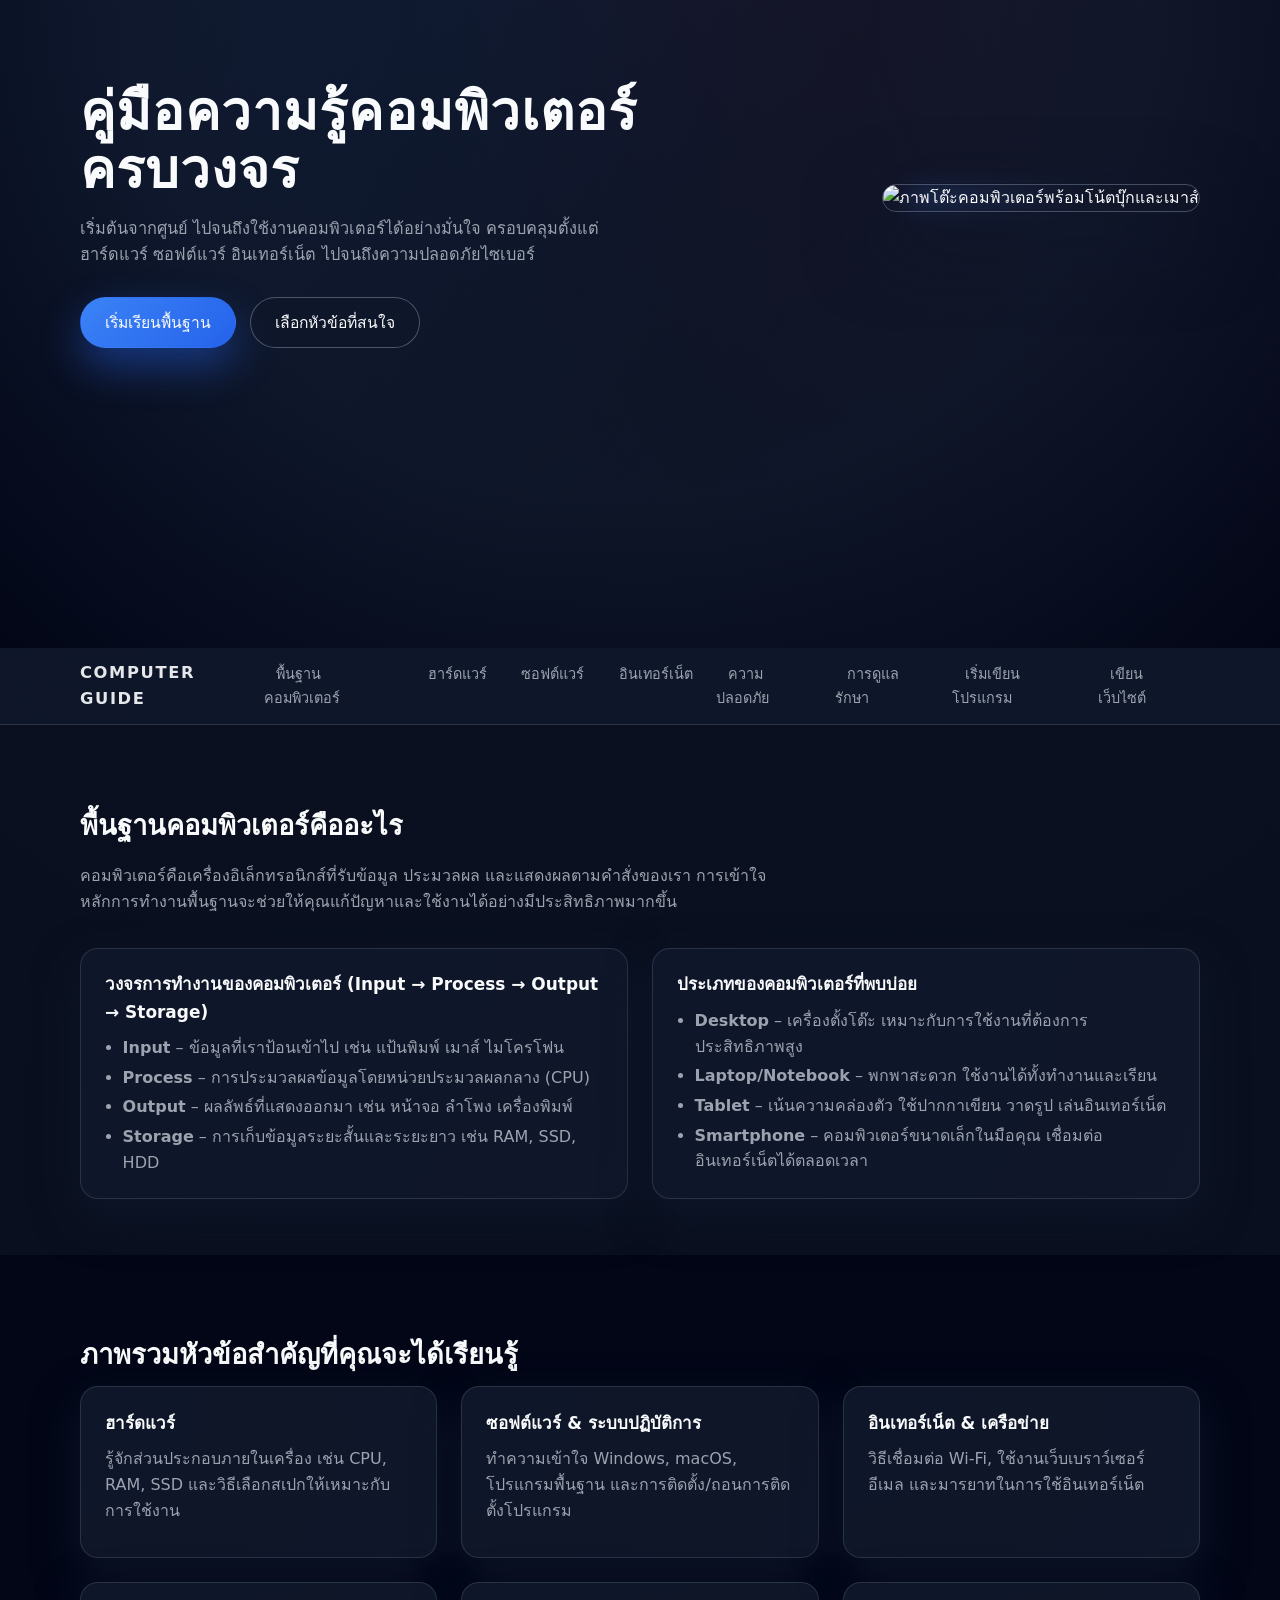
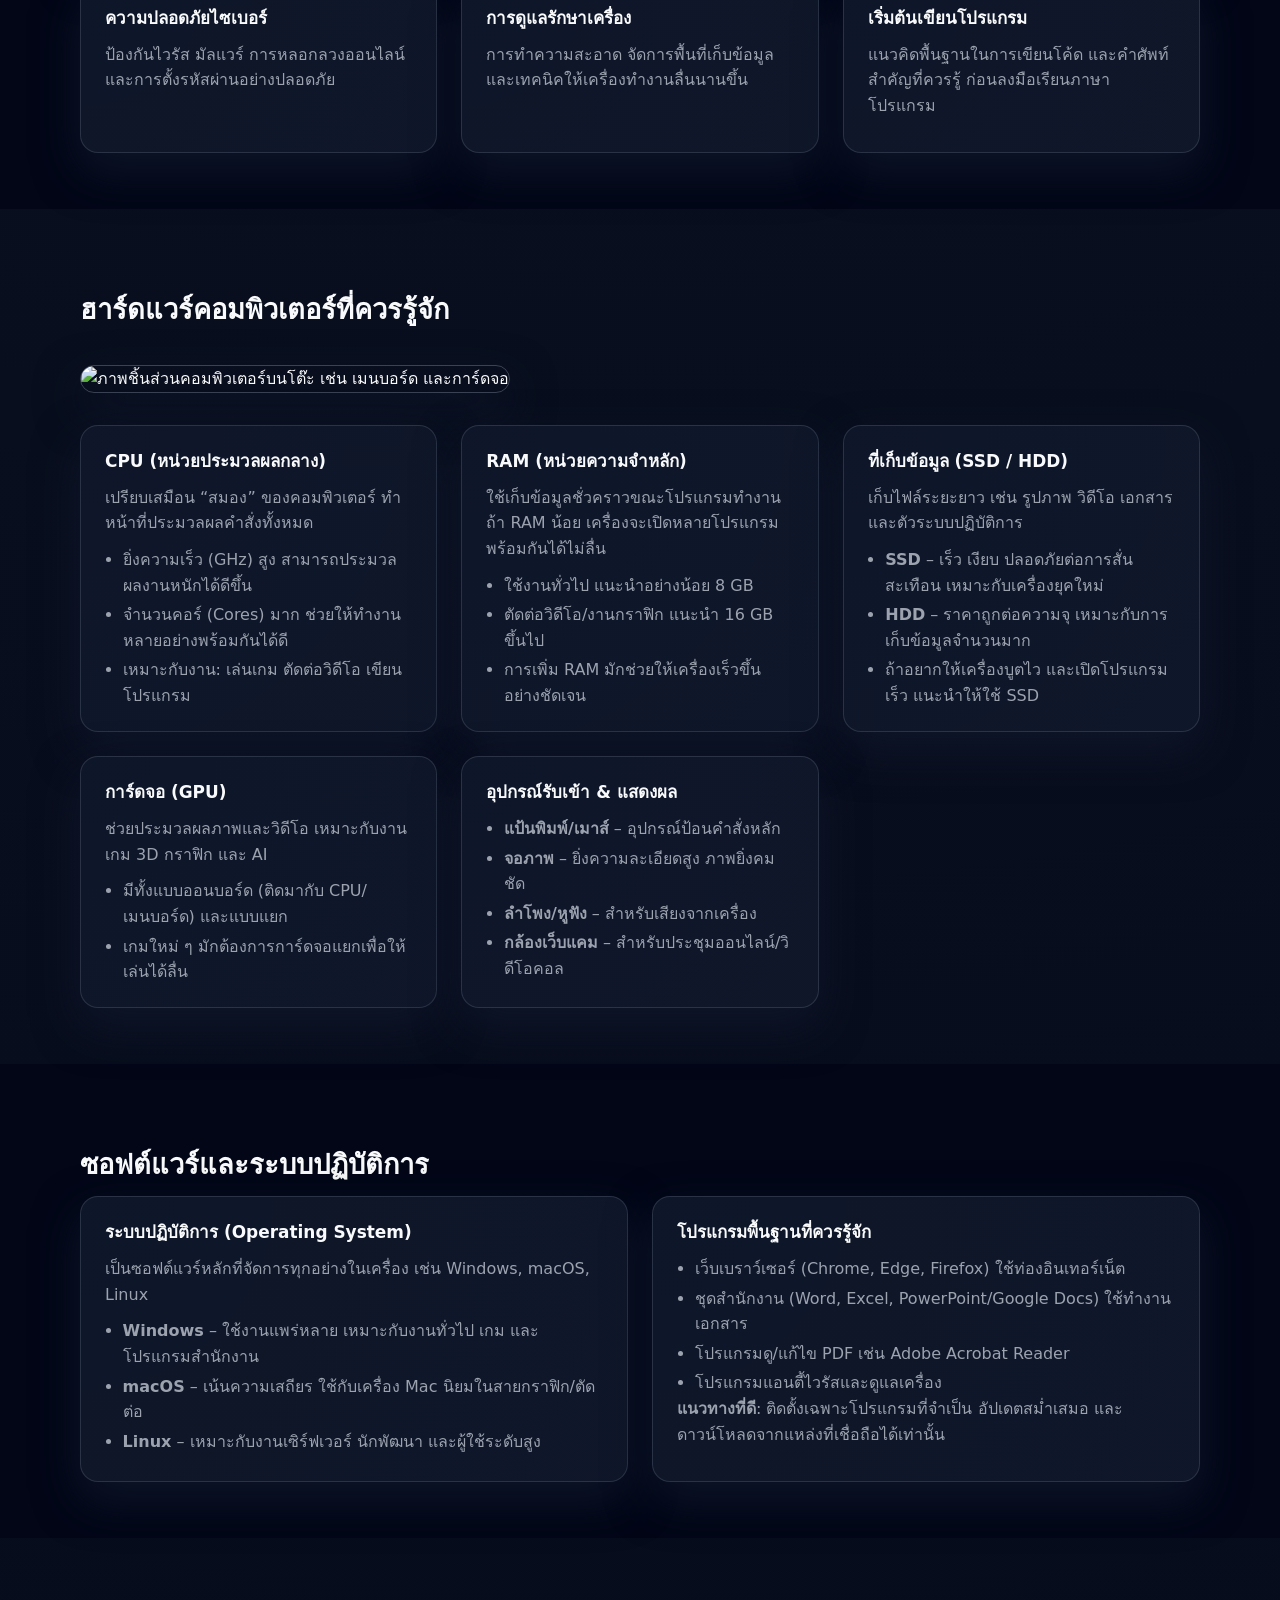
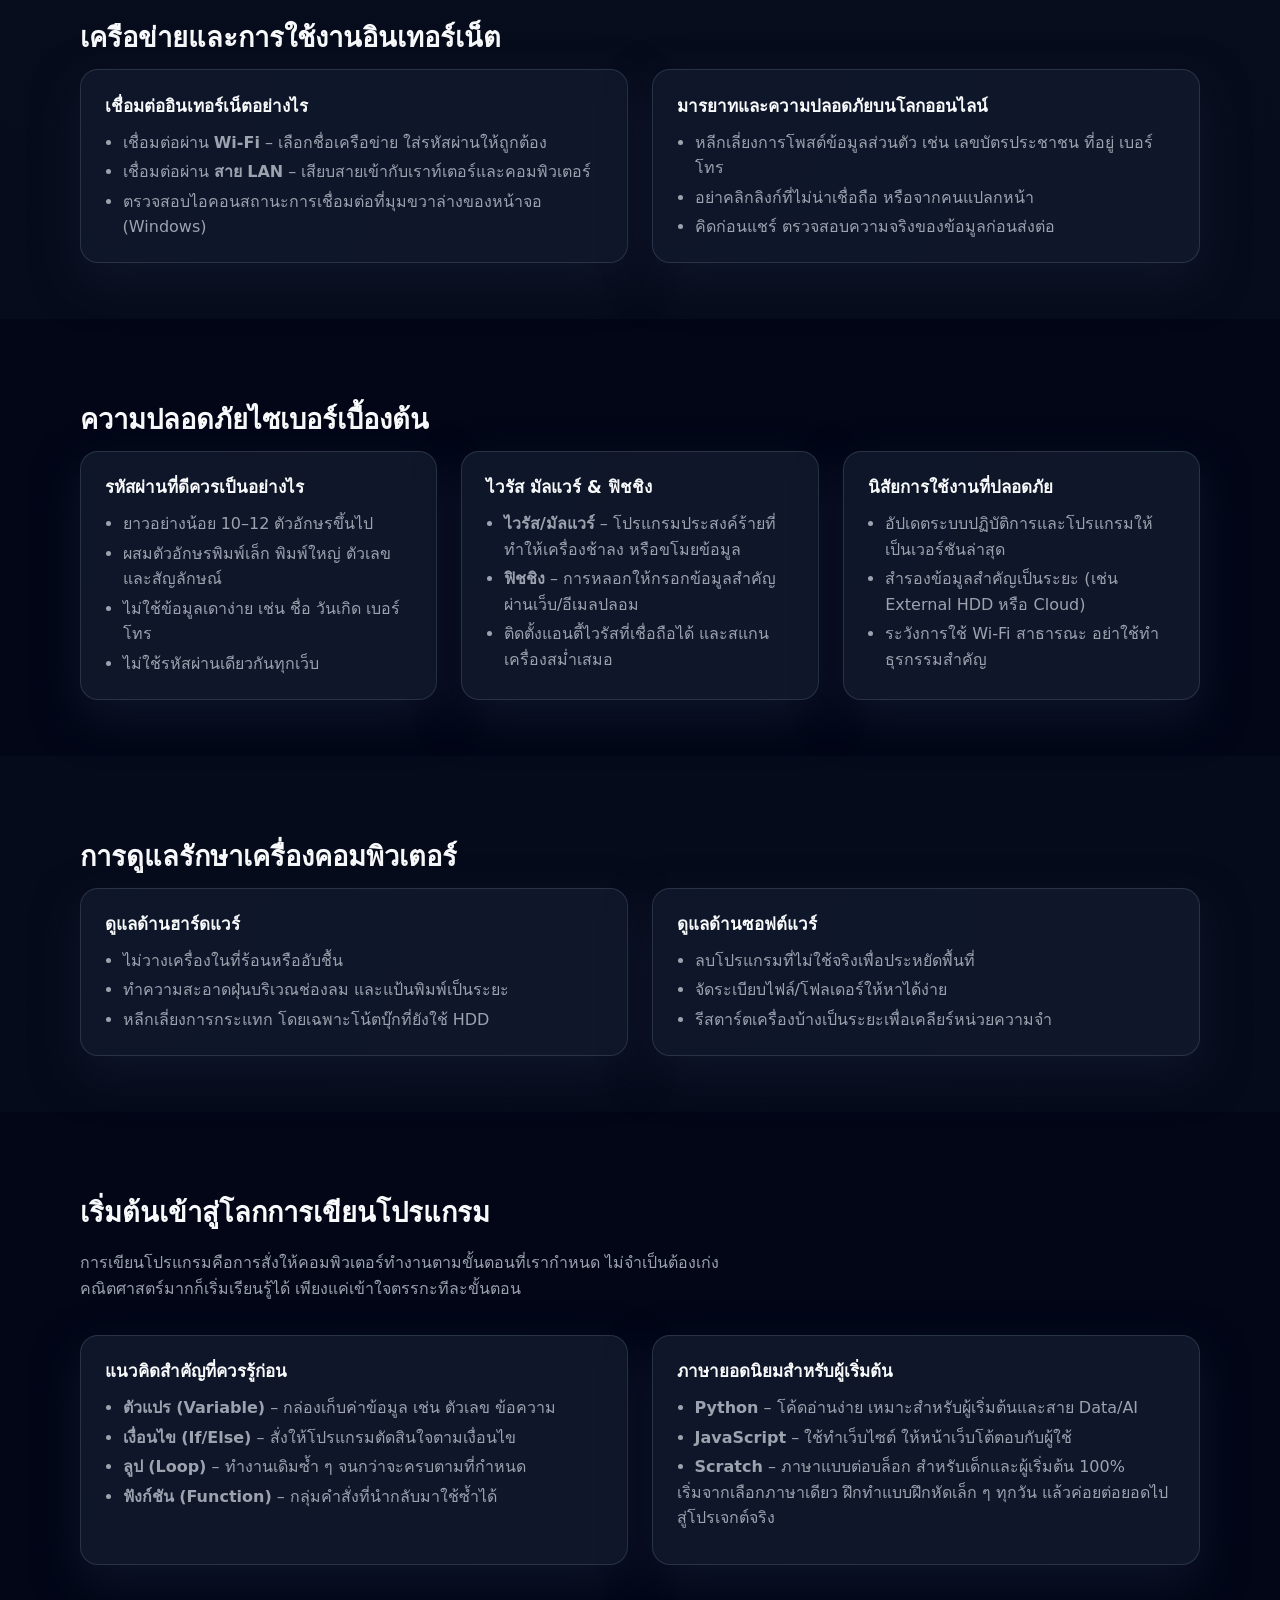
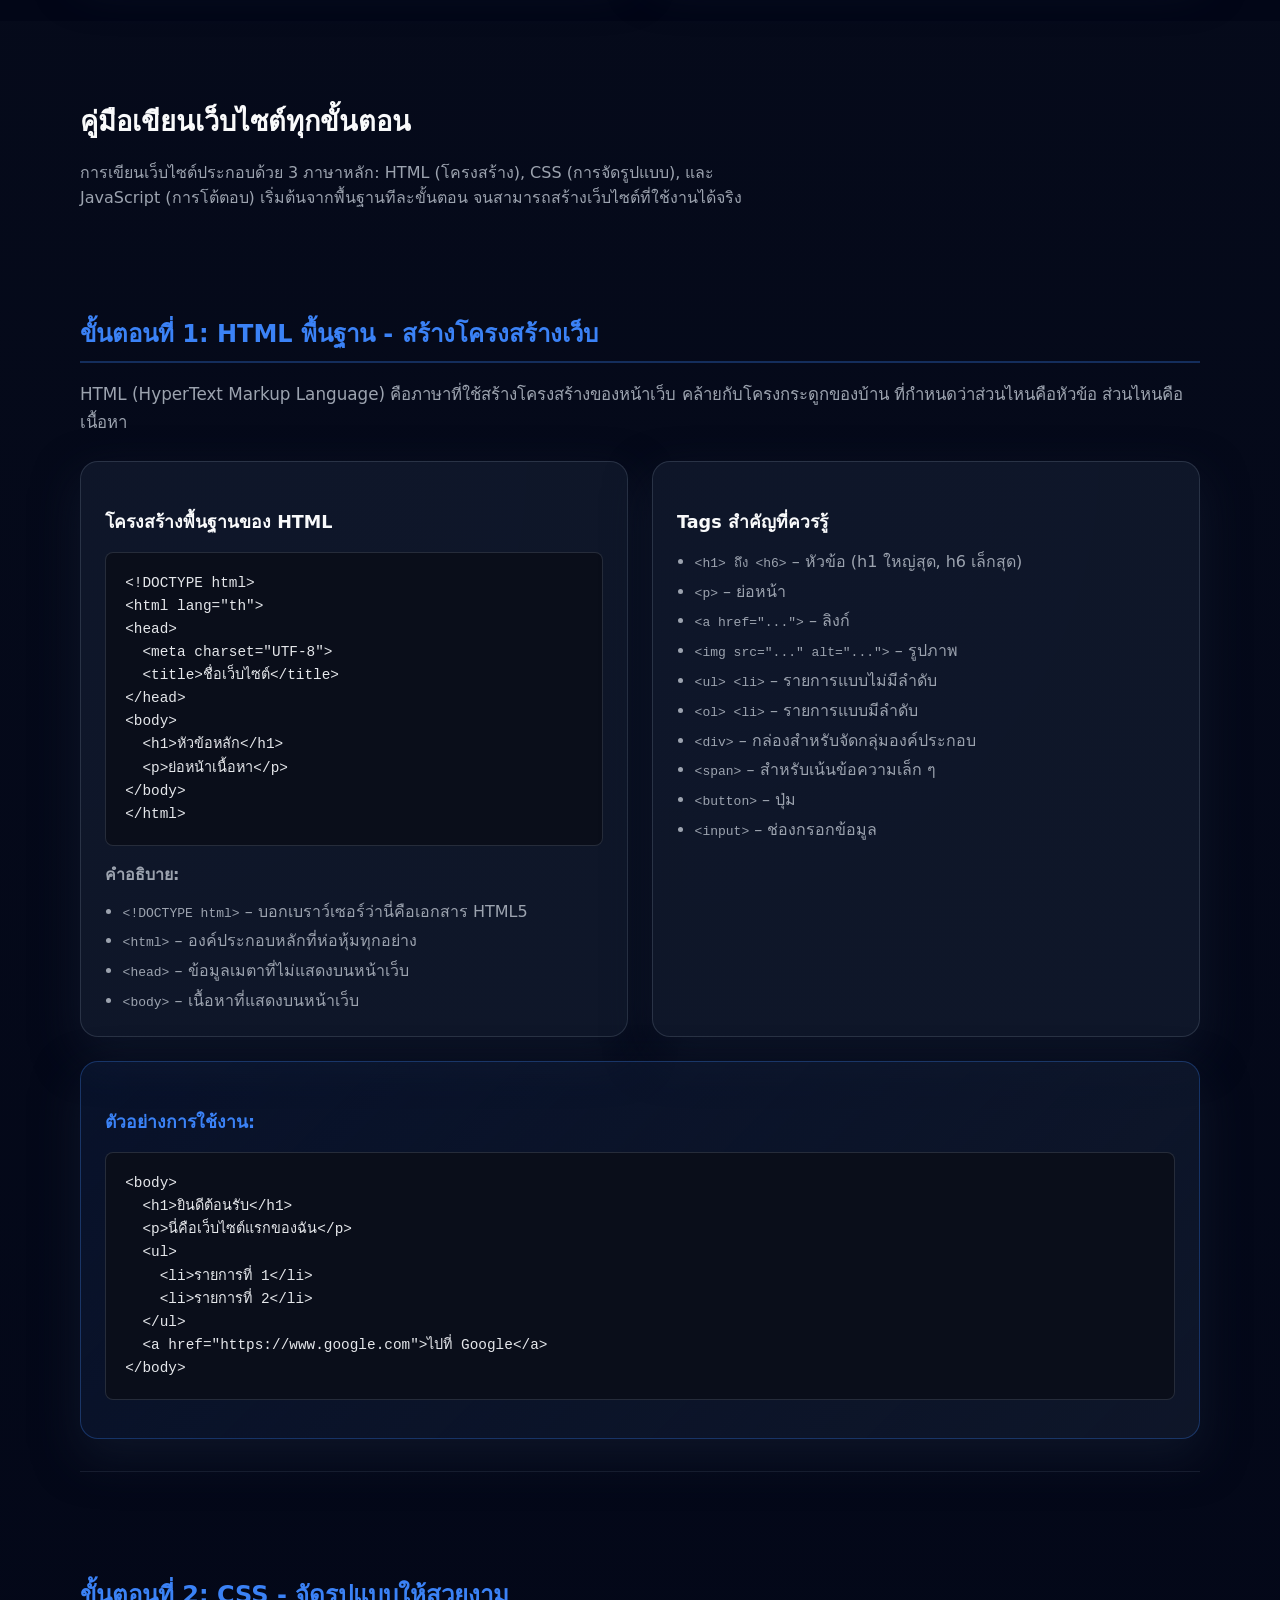
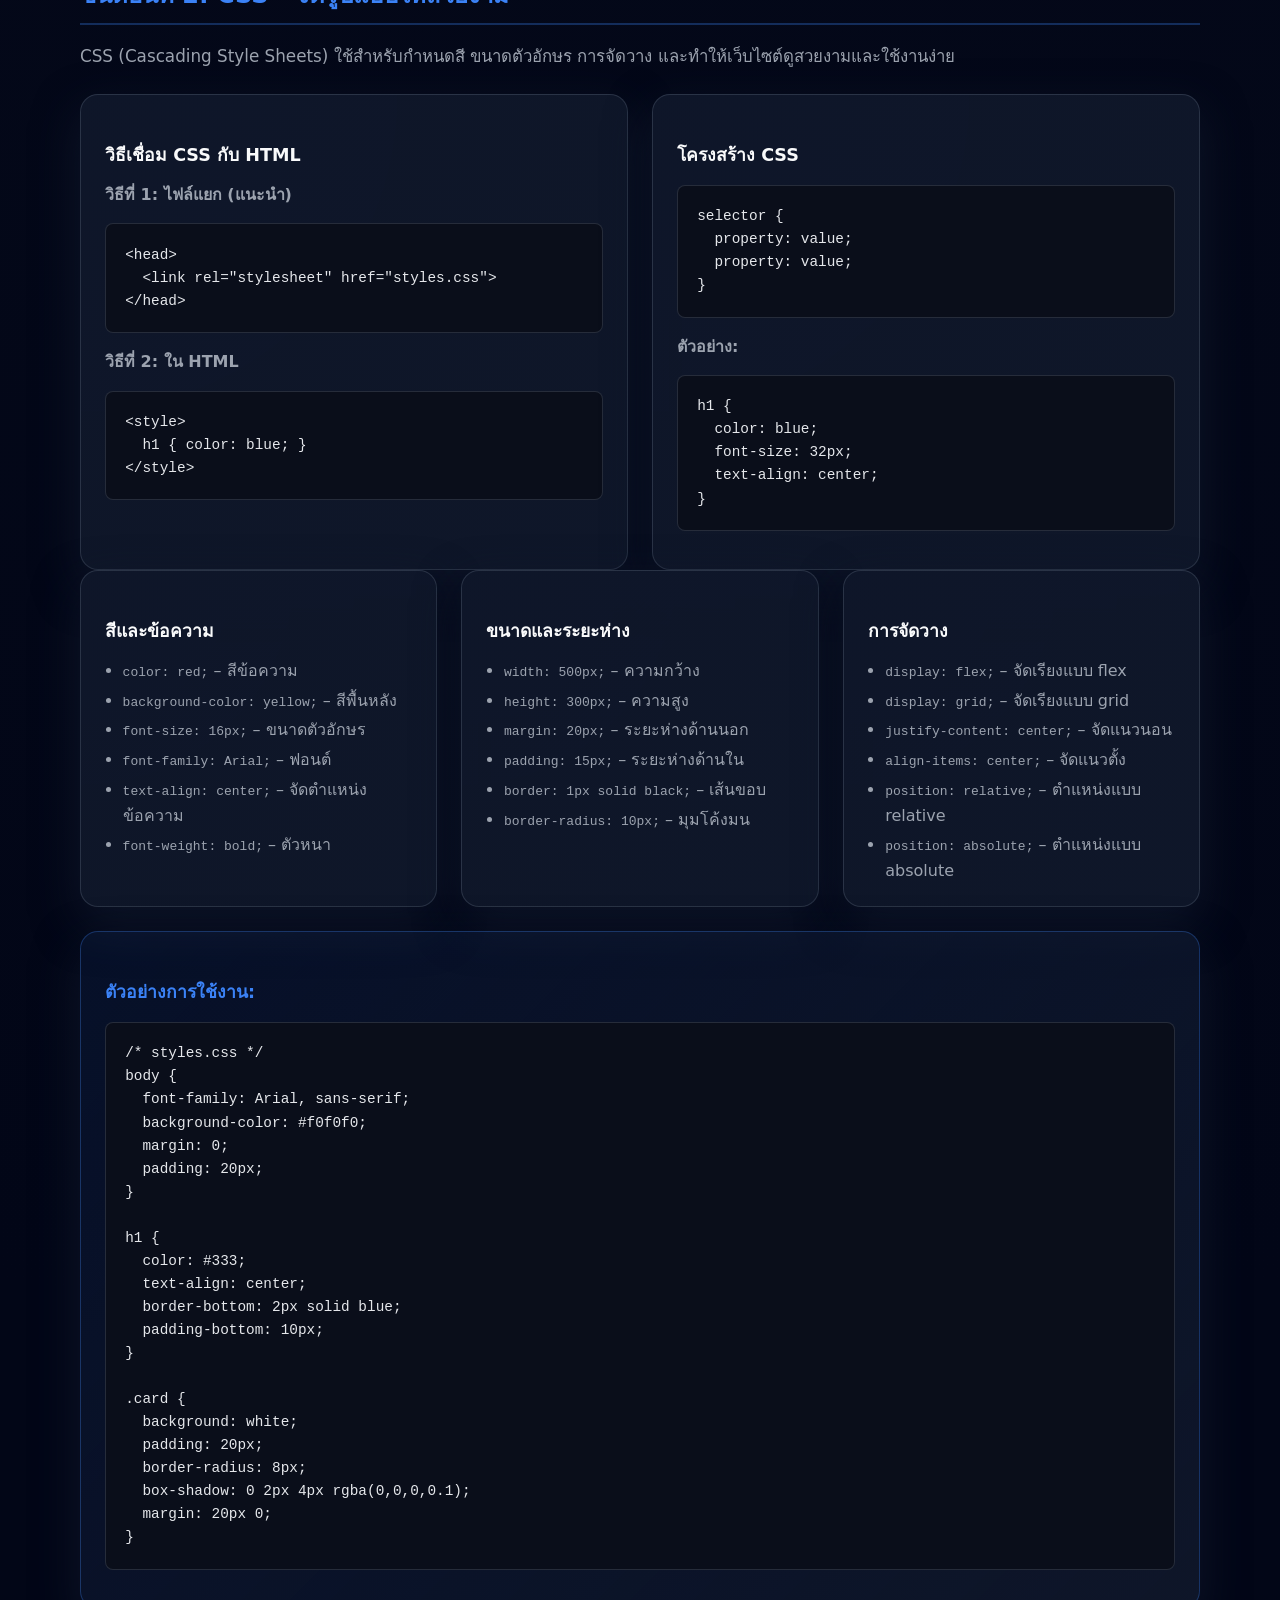
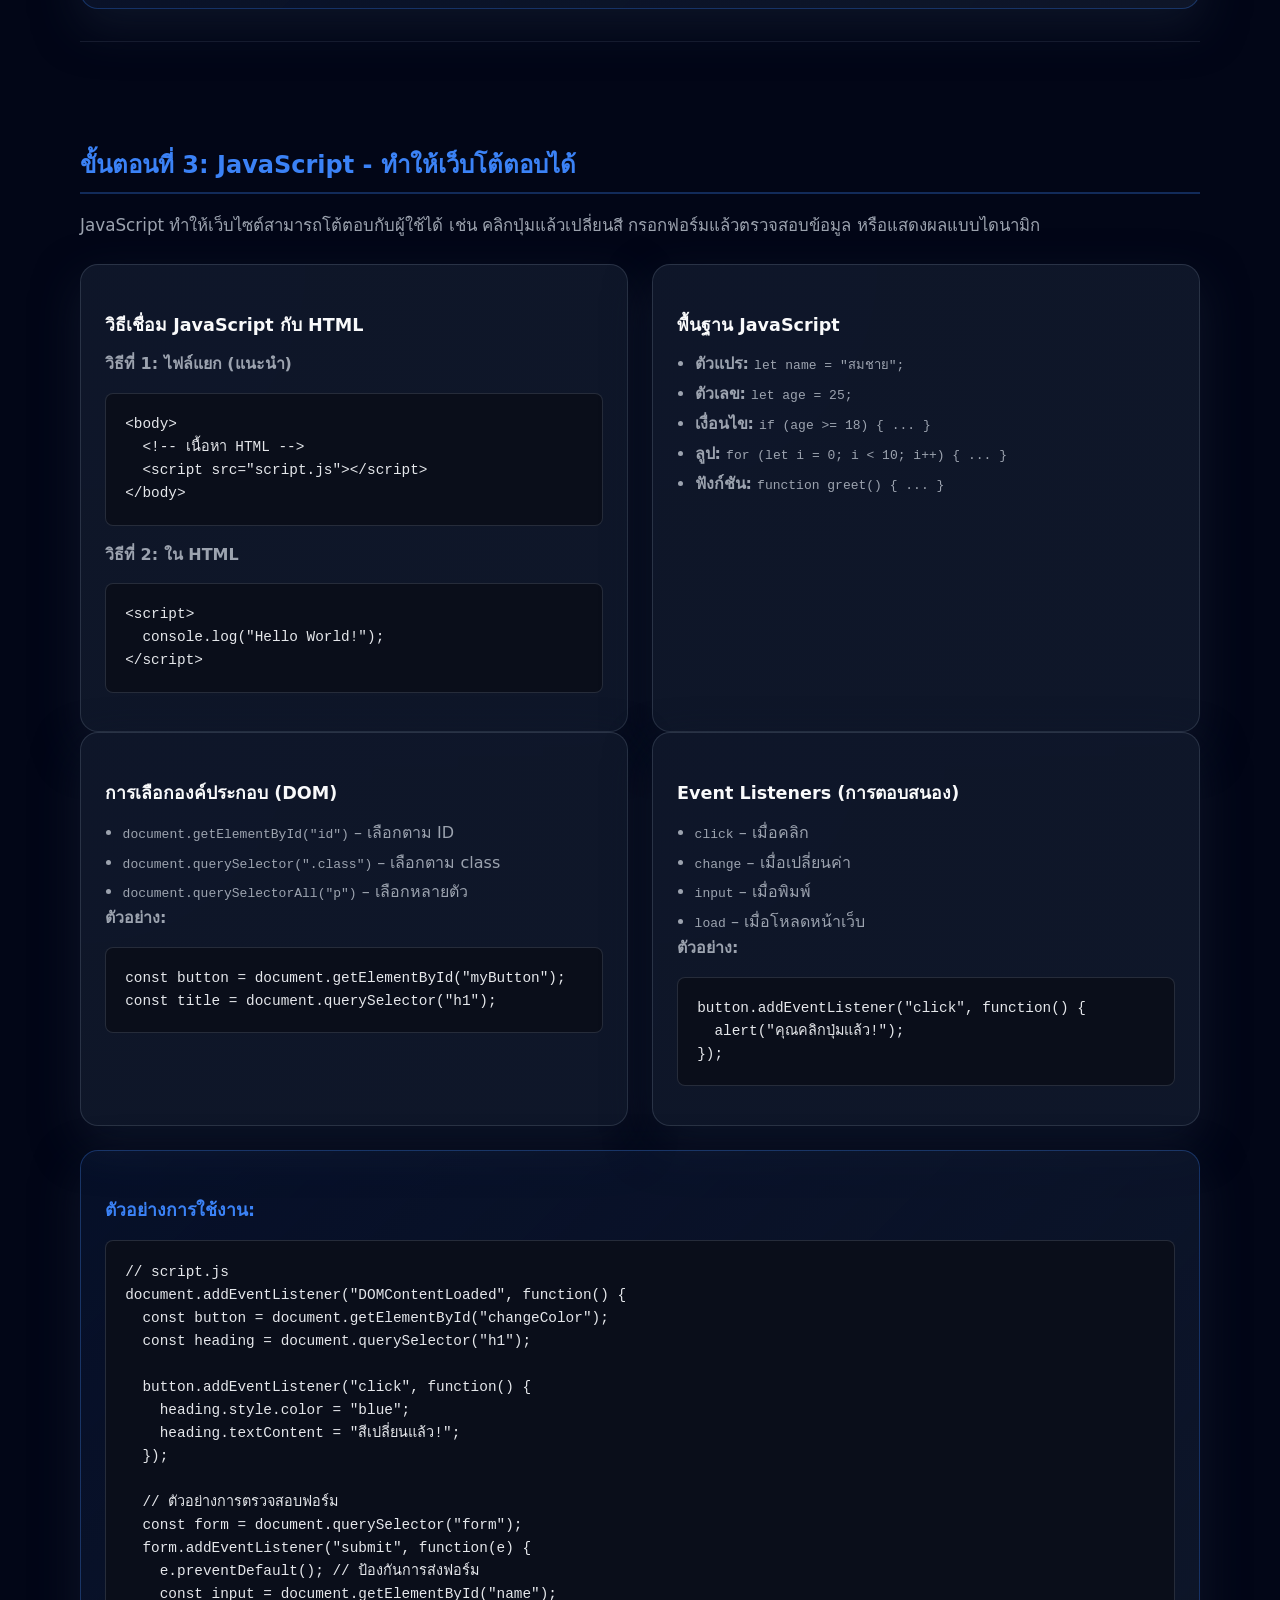
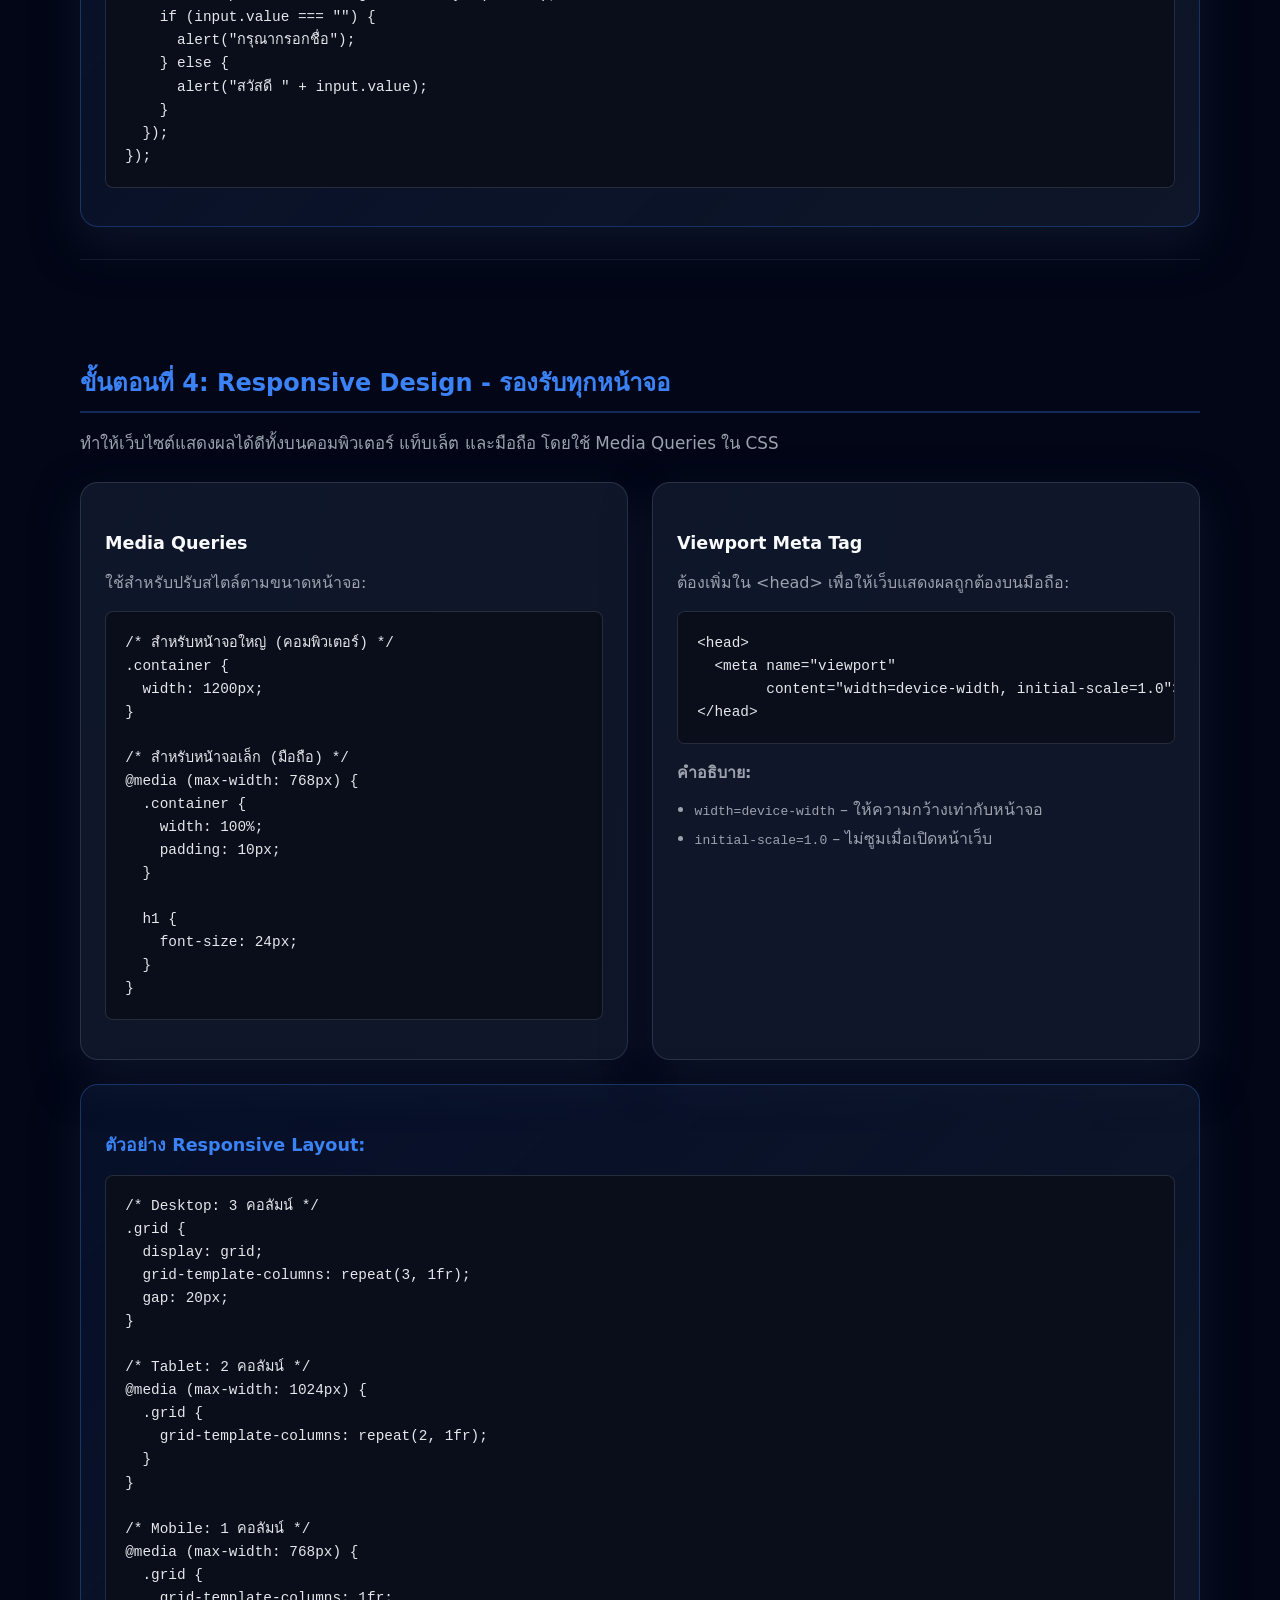
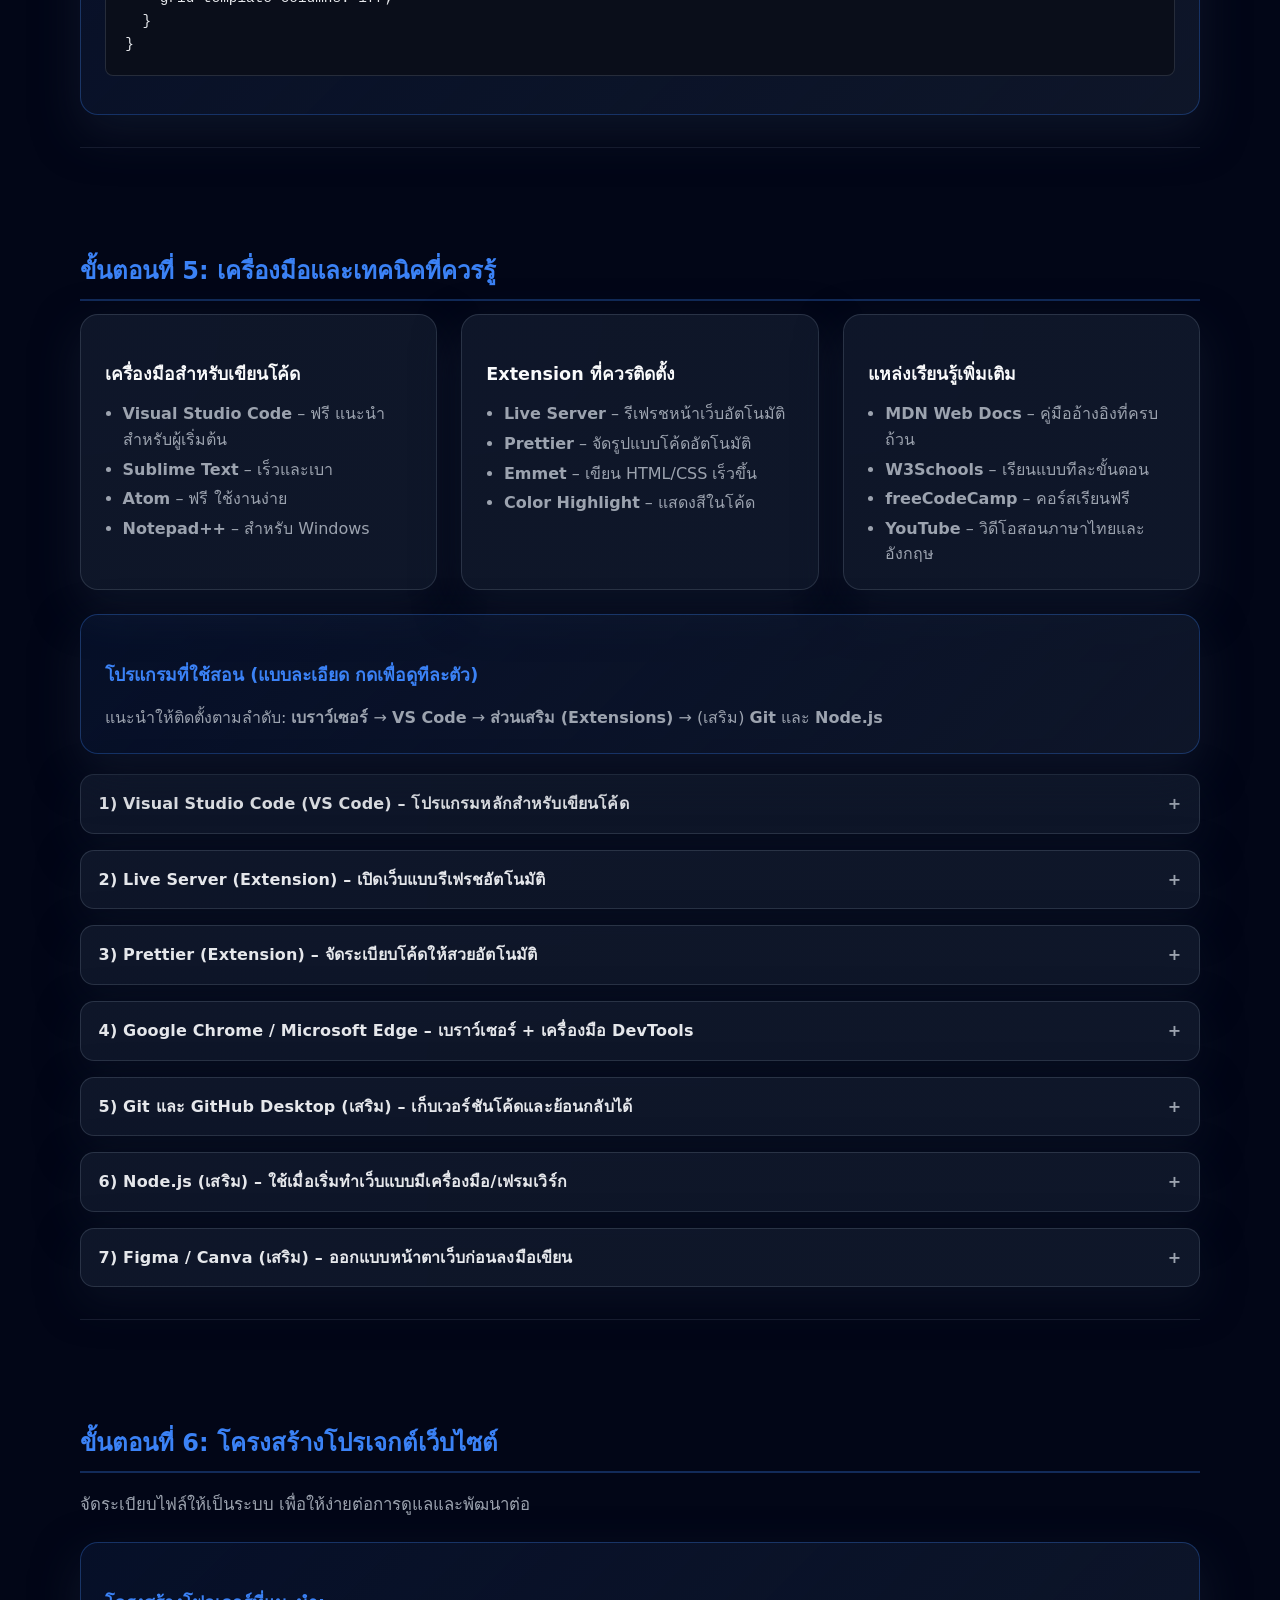
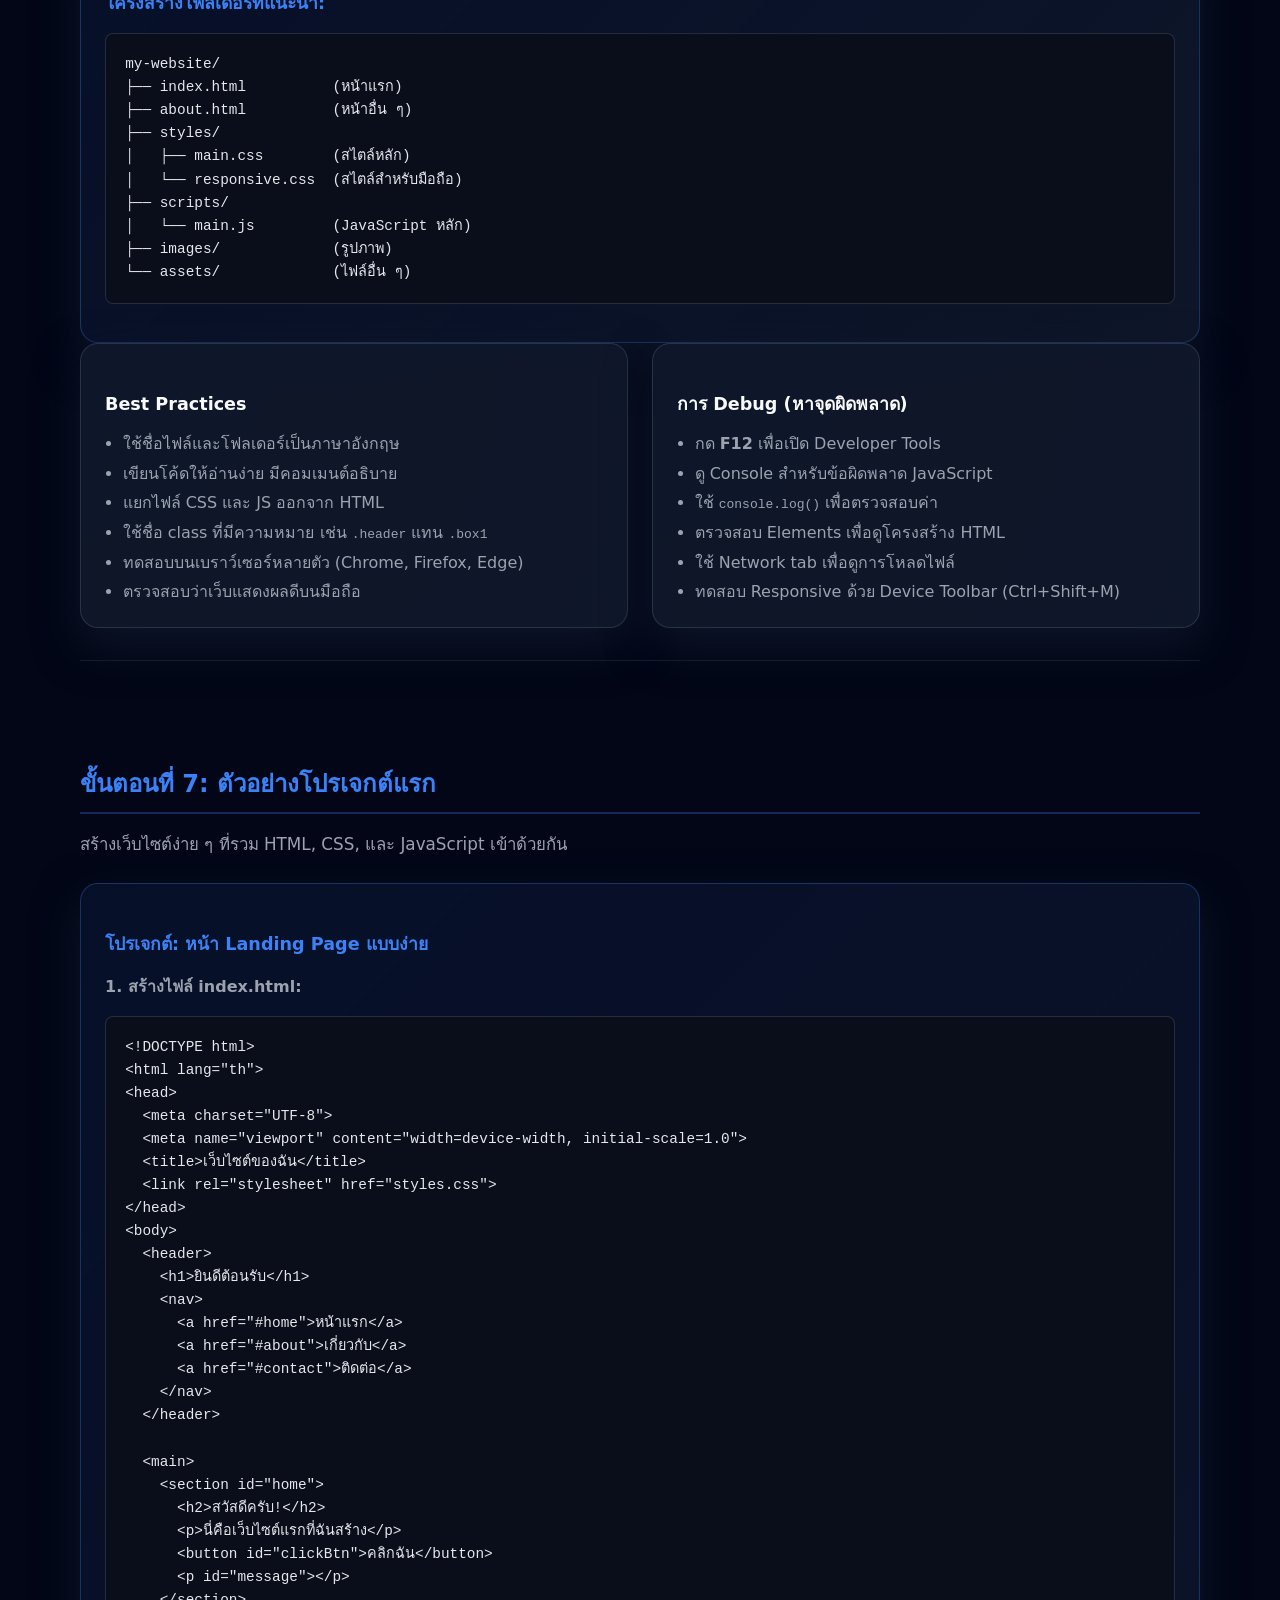
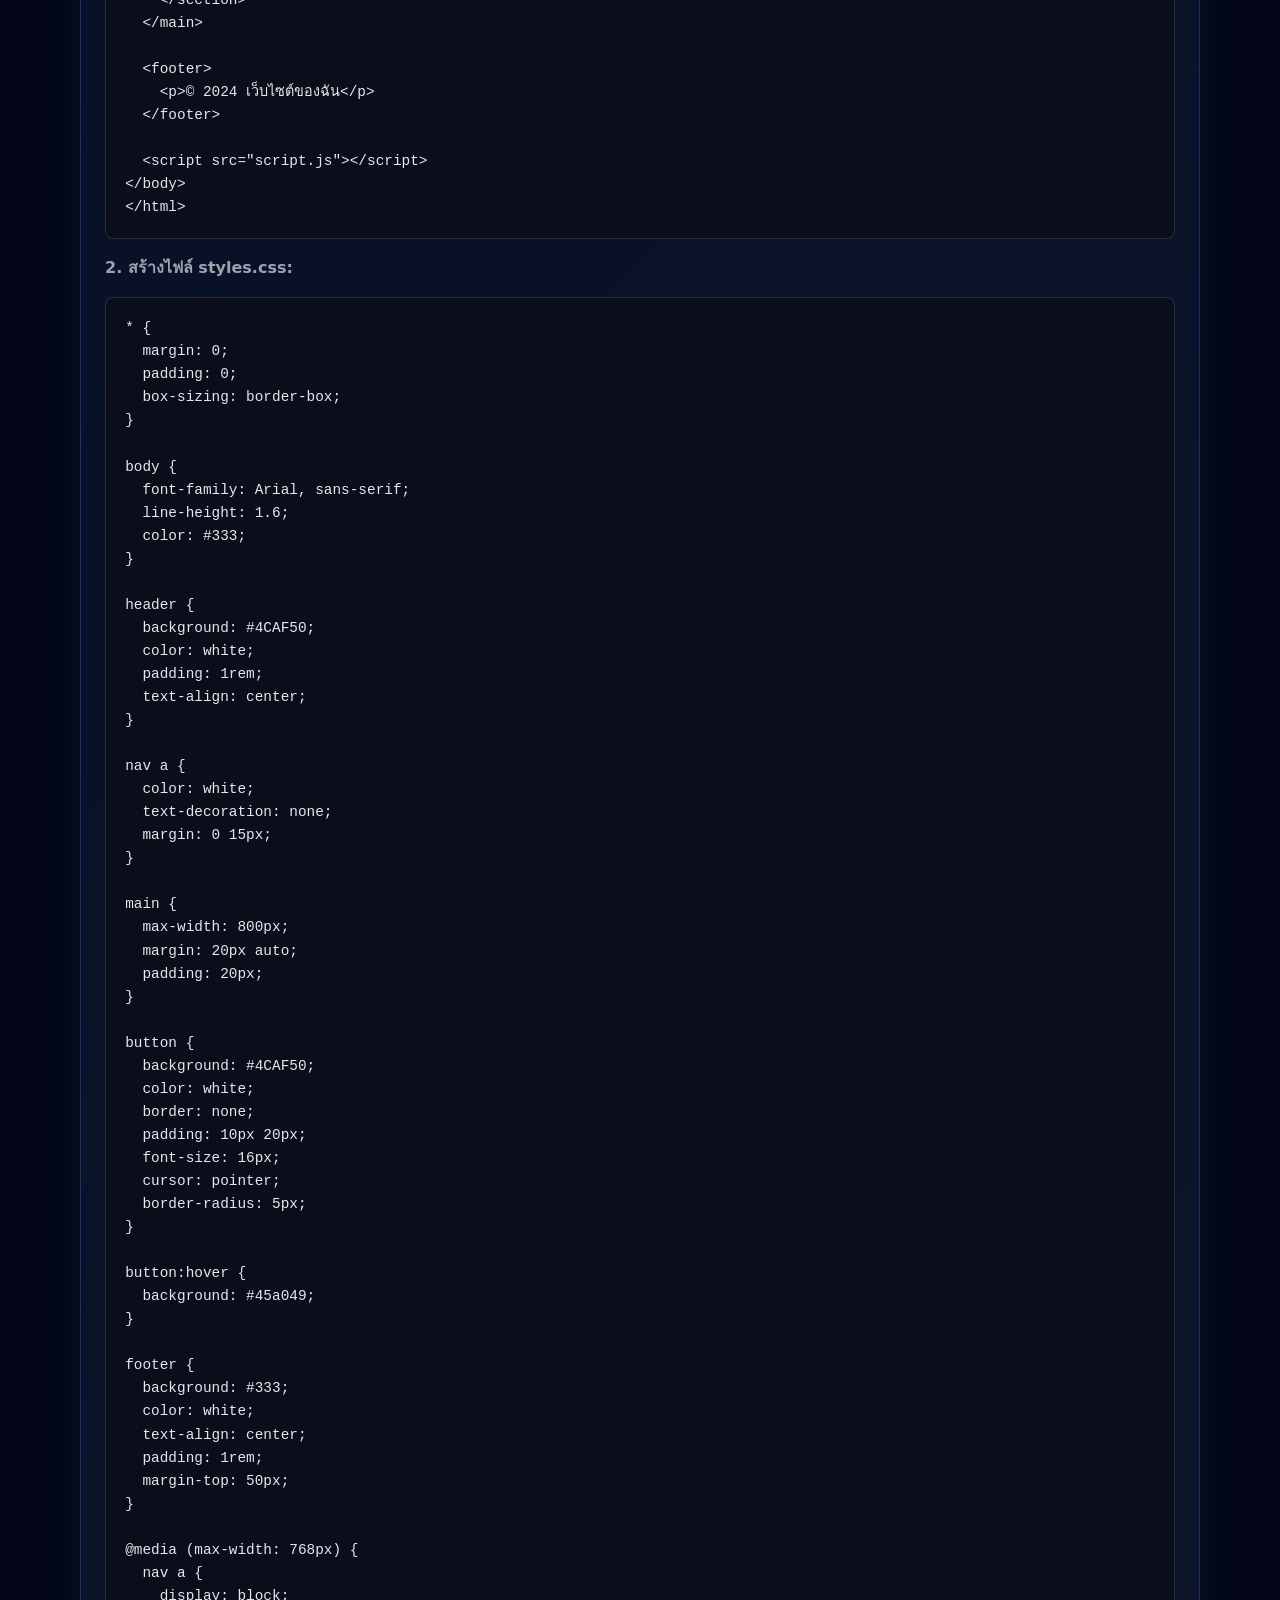
==== index.html @ dcff8889 "Add files via upload" ====
<!DOCTYPE html>
<html lang="th">
<head>
  <meta charset="UTF-8" />
  <meta name="viewport" content="width=device-width, initial-scale=1.0" />
  <title>คู่มือความรู้คอมพิวเตอร์ครบวงจร</title>
  <link rel="stylesheet" href="styles.css" />
</head>
<body>
  <header class="hero">
    <div class="hero-overlay"></div>
    <div class="container hero-layout">
      <div class="hero-content">
        <h1>คู่มือความรู้คอมพิวเตอร์ครบวงจร</h1>
        <p>เริ่มต้นจากศูนย์ ไปจนถึงใช้งานคอมพิวเตอร์ได้อย่างมั่นใจ ครอบคลุมตั้งแต่ฮาร์ดแวร์ ซอฟต์แวร์ อินเทอร์เน็ต ไปจนถึงความปลอดภัยไซเบอร์</p>
        <div class="hero-actions">
          <a href="#basics" class="btn btn-primary">เริ่มเรียนพื้นฐาน</a>
          <a href="#topics" class="btn btn-outline">เลือกหัวข้อที่สนใจ</a>
        </div>
      </div>
      <div class="hero-graphic">
        <img
          src="https://images.unsplash.com/photo-1518770660439-4636190af475?auto=format&fit=crop&w=1000&q=80"
          alt="ภาพโต๊ะคอมพิวเตอร์พร้อมโน้ตบุ๊กและเมาส์"
          loading="lazy"
        />
      </div>
    </div>
  </header>

  <nav class="top-nav">
    <div class="container nav-inner">
      <div class="logo">Computer Guide</div>
      <ul class="nav-links">
        <li><a href="#basics">พื้นฐานคอมพิวเตอร์</a></li>
        <li><a href="#hardware">ฮาร์ดแวร์</a></li>
        <li><a href="#software">ซอฟต์แวร์</a></li>
        <li><a href="#network">อินเทอร์เน็ต</a></li>
        <li><a href="#security">ความปลอดภัย</a></li>
        <li><a href="#care">การดูแลรักษา</a></li>
        <li><a href="#coding">เริ่มเขียนโปรแกรม</a></li>
        <li><a href="#webdev">เขียนเว็บไซต์</a></li>
      </ul>
    </div>
  </nav>

  <main>
    <section id="basics" class="section">
      <div class="container">
        <h2>พื้นฐานคอมพิวเตอร์คืออะไร</h2>
        <p class="section-intro">
          คอมพิวเตอร์คือเครื่องอิเล็กทรอนิกส์ที่รับข้อมูล ประมวลผล และแสดงผลตามคำสั่งของเรา
          การเข้าใจหลักการทำงานพื้นฐานจะช่วยให้คุณแก้ปัญหาและใช้งานได้อย่างมีประสิทธิภาพมากขึ้น
        </p>
        <div class="grid grid-2">
          <article class="card">
            <h3>วงจรการทำงานของคอมพิวเตอร์ (Input → Process → Output → Storage)</h3>
            <ul>
              <li><strong>Input</strong> – ข้อมูลที่เราป้อนเข้าไป เช่น แป้นพิมพ์ เมาส์ ไมโครโฟน</li>
              <li><strong>Process</strong> – การประมวลผลข้อมูลโดยหน่วยประมวลผลกลาง (CPU)</li>
              <li><strong>Output</strong> – ผลลัพธ์ที่แสดงออกมา เช่น หน้าจอ ลำโพง เครื่องพิมพ์</li>
              <li><strong>Storage</strong> – การเก็บข้อมูลระยะสั้นและระยะยาว เช่น RAM, SSD, HDD</li>
            </ul>
          </article>
          <article class="card">
            <h3>ประเภทของคอมพิวเตอร์ที่พบบ่อย</h3>
            <ul>
              <li><strong>Desktop</strong> – เครื่องตั้งโต๊ะ เหมาะกับการใช้งานที่ต้องการประสิทธิภาพสูง</li>
              <li><strong>Laptop/Notebook</strong> – พกพาสะดวก ใช้งานได้ทั้งทำงานและเรียน</li>
              <li><strong>Tablet</strong> – เน้นความคล่องตัว ใช้ปากกาเขียน วาดรูป เล่นอินเทอร์เน็ต</li>
              <li><strong>Smartphone</strong> – คอมพิวเตอร์ขนาดเล็กในมือคุณ เชื่อมต่ออินเทอร์เน็ตได้ตลอดเวลา</li>
            </ul>
          </article>
        </div>
      </div>
    </section>

    <section id="topics" class="section section-muted">
      <div class="container">
        <h2>ภาพรวมหัวข้อสำคัญที่คุณจะได้เรียนรู้</h2>
        <div class="grid grid-3">
          <article class="topic-card">
            <h3>ฮาร์ดแวร์</h3>
            <p>รู้จักส่วนประกอบภายในเครื่อง เช่น CPU, RAM, SSD และวิธีเลือกสเปกให้เหมาะกับการใช้งาน</p>
          </article>
          <article class="topic-card">
            <h3>ซอฟต์แวร์ & ระบบปฏิบัติการ</h3>
            <p>ทำความเข้าใจ Windows, macOS, โปรแกรมพื้นฐาน และการติดตั้ง/ถอนการติดตั้งโปรแกรม</p>
          </article>
          <article class="topic-card">
            <h3>อินเทอร์เน็ต & เครือข่าย</h3>
            <p>วิธีเชื่อมต่อ Wi‑Fi, ใช้งานเว็บเบราว์เซอร์ อีเมล และมารยาทในการใช้อินเทอร์เน็ต</p>
          </article>
          <article class="topic-card">
            <h3>ความปลอดภัยไซเบอร์</h3>
            <p>ป้องกันไวรัส มัลแวร์ การหลอกลวงออนไลน์ และการตั้งรหัสผ่านอย่างปลอดภัย</p>
          </article>
          <article class="topic-card">
            <h3>การดูแลรักษาเครื่อง</h3>
            <p>การทำความสะอาด จัดการพื้นที่เก็บข้อมูล และเทคนิคให้เครื่องทำงานลื่นนานขึ้น</p>
          </article>
          <article class="topic-card">
            <h3>เริ่มต้นเขียนโปรแกรม</h3>
            <p>แนวคิดพื้นฐานในการเขียนโค้ด และคำศัพท์สำคัญที่ควรรู้ ก่อนลงมือเรียนภาษาโปรแกรม</p>
          </article>
        </div>
      </div>
    </section>

    <section id="hardware" class="section">
      <div class="container">
        <h2>ฮาร์ดแวร์คอมพิวเตอร์ที่ควรรู้จัก</h2>
        <img
          class="section-image"
          src="https://images.unsplash.com/photo-1517336714731-489689fd1ca8?auto=format&fit=crop&w=1400&q=80"
          alt="ภาพชิ้นส่วนคอมพิวเตอร์บนโต๊ะ เช่น เมนบอร์ด และการ์ดจอ"
          loading="lazy"
        />
        <div class="grid grid-3">
          <article class="card">
            <h3>CPU (หน่วยประมวลผลกลาง)</h3>
            <p>
              เปรียบเสมือน “สมอง” ของคอมพิวเตอร์ ทำหน้าที่ประมวลผลคำสั่งทั้งหมด
            </p>
            <ul>
              <li>ยิ่งความเร็ว (GHz) สูง สามารถประมวลผลงานหนักได้ดีขึ้น</li>
              <li>จำนวนคอร์ (Cores) มาก ช่วยให้ทำงานหลายอย่างพร้อมกันได้ดี</li>
              <li>เหมาะกับงาน: เล่นเกม ตัดต่อวิดีโอ เขียนโปรแกรม</li>
            </ul>
          </article>
          <article class="card">
            <h3>RAM (หน่วยความจำหลัก)</h3>
            <p>
              ใช้เก็บข้อมูลชั่วคราวขณะโปรแกรมทำงาน ถ้า RAM น้อย เครื่องจะเปิดหลายโปรแกรมพร้อมกันได้ไม่ลื่น
            </p>
            <ul>
              <li>ใช้งานทั่วไป แนะนำอย่างน้อย 8 GB</li>
              <li>ตัดต่อวิดีโอ/งานกราฟิก แนะนำ 16 GB ขึ้นไป</li>
              <li>การเพิ่ม RAM มักช่วยให้เครื่องเร็วขึ้นอย่างชัดเจน</li>
            </ul>
          </article>
          <article class="card">
            <h3>ที่เก็บข้อมูล (SSD / HDD)</h3>
            <p>
              เก็บไฟล์ระยะยาว เช่น รูปภาพ วิดีโอ เอกสาร และตัวระบบปฏิบัติการ
            </p>
            <ul>
              <li><strong>SSD</strong> – เร็ว เงียบ ปลอดภัยต่อการสั่นสะเทือน เหมาะกับเครื่องยุคใหม่</li>
              <li><strong>HDD</strong> – ราคาถูกต่อความจุ เหมาะกับการเก็บข้อมูลจำนวนมาก</li>
              <li>ถ้าอยากให้เครื่องบูตไว และเปิดโปรแกรมเร็ว แนะนำให้ใช้ SSD</li>
            </ul>
          </article>
          <article class="card">
            <h3>การ์ดจอ (GPU)</h3>
            <p>
              ช่วยประมวลผลภาพและวิดีโอ เหมาะกับงานเกม 3D กราฟิก และ AI
            </p>
            <ul>
              <li>มีทั้งแบบออนบอร์ด (ติดมากับ CPU/เมนบอร์ด) และแบบแยก</li>
              <li>เกมใหม่ ๆ มักต้องการการ์ดจอแยกเพื่อให้เล่นได้ลื่น</li>
            </ul>
          </article>
          <article class="card">
            <h3>อุปกรณ์รับเข้า & แสดงผล</h3>
            <ul>
              <li><strong>แป้นพิมพ์/เมาส์</strong> – อุปกรณ์ป้อนคำสั่งหลัก</li>
              <li><strong>จอภาพ</strong> – ยิ่งความละเอียดสูง ภาพยิ่งคมชัด</li>
              <li><strong>ลำโพง/หูฟัง</strong> – สำหรับเสียงจากเครื่อง</li>
              <li><strong>กล้องเว็บแคม</strong> – สำหรับประชุมออนไลน์/วิดีโอคอล</li>
            </ul>
          </article>
        </div>
      </div>
    </section>

    <section id="software" class="section section-muted">
      <div class="container">
        <h2>ซอฟต์แวร์และระบบปฏิบัติการ</h2>
        <div class="grid grid-2">
          <article class="card">
            <h3>ระบบปฏิบัติการ (Operating System)</h3>
            <p>
              เป็นซอฟต์แวร์หลักที่จัดการทุกอย่างในเครื่อง เช่น Windows, macOS, Linux
            </p>
            <ul>
              <li><strong>Windows</strong> – ใช้งานแพร่หลาย เหมาะกับงานทั่วไป เกม และโปรแกรมสำนักงาน</li>
              <li><strong>macOS</strong> – เน้นความเสถียร ใช้กับเครื่อง Mac นิยมในสายกราฟิก/ตัดต่อ</li>
              <li><strong>Linux</strong> – เหมาะกับงานเซิร์ฟเวอร์ นักพัฒนา และผู้ใช้ระดับสูง</li>
            </ul>
          </article>
          <article class="card">
            <h3>โปรแกรมพื้นฐานที่ควรรู้จัก</h3>
            <ul>
              <li>เว็บเบราว์เซอร์ (Chrome, Edge, Firefox) ใช้ท่องอินเทอร์เน็ต</li>
              <li>ชุดสำนักงาน (Word, Excel, PowerPoint/Google Docs) ใช้ทำงานเอกสาร</li>
              <li>โปรแกรมดู/แก้ไข PDF เช่น Adobe Acrobat Reader</li>
              <li>โปรแกรมแอนตี้ไวรัสและดูแลเครื่อง</li>
            </ul>
            <p><strong>แนวทางที่ดี</strong>: ติดตั้งเฉพาะโปรแกรมที่จำเป็น อัปเดตสม่ำเสมอ และดาวน์โหลดจากแหล่งที่เชื่อถือได้เท่านั้น</p>
          </article>
        </div>
      </div>
    </section>

    <section id="network" class="section">
      <div class="container">
        <h2>เครือข่ายและการใช้งานอินเทอร์เน็ต</h2>
        <div class="grid grid-2">
          <article class="card">
            <h3>เชื่อมต่ออินเทอร์เน็ตอย่างไร</h3>
            <ul>
              <li>เชื่อมต่อผ่าน <strong>Wi‑Fi</strong> – เลือกชื่อเครือข่าย ใส่รหัสผ่านให้ถูกต้อง</li>
              <li>เชื่อมต่อผ่าน <strong>สาย LAN</strong> – เสียบสายเข้ากับเราท์เตอร์และคอมพิวเตอร์</li>
              <li>ตรวจสอบไอคอนสถานะการเชื่อมต่อที่มุมขวาล่างของหน้าจอ (Windows)</li>
            </ul>
          </article>
          <article class="card">
            <h3>มารยาทและความปลอดภัยบนโลกออนไลน์</h3>
            <ul>
              <li>หลีกเลี่ยงการโพสต์ข้อมูลส่วนตัว เช่น เลขบัตรประชาชน ที่อยู่ เบอร์โทร</li>
              <li>อย่าคลิกลิงก์ที่ไม่น่าเชื่อถือ หรือจากคนแปลกหน้า</li>
              <li>คิดก่อนแชร์ ตรวจสอบความจริงของข้อมูลก่อนส่งต่อ</li>
            </ul>
          </article>
        </div>
      </div>
    </section>

    <section id="security" class="section section-muted">
      <div class="container">
        <h2>ความปลอดภัยไซเบอร์เบื้องต้น</h2>
        <div class="grid grid-3">
          <article class="card">
            <h3>รหัสผ่านที่ดีควรเป็นอย่างไร</h3>
            <ul>
              <li>ยาวอย่างน้อย 10–12 ตัวอักษรขึ้นไป</li>
              <li>ผสมตัวอักษรพิมพ์เล็ก พิมพ์ใหญ่ ตัวเลข และสัญลักษณ์</li>
              <li>ไม่ใช้ข้อมูลเดาง่าย เช่น ชื่อ วันเกิด เบอร์โทร</li>
              <li>ไม่ใช้รหัสผ่านเดียวกันทุกเว็บ</li>
            </ul>
          </article>
          <article class="card">
            <h3>ไวรัส มัลแวร์ & ฟิชชิง</h3>
            <ul>
              <li><strong>ไวรัส/มัลแวร์</strong> – โปรแกรมประสงค์ร้ายที่ทำให้เครื่องช้าลง หรือขโมยข้อมูล</li>
              <li><strong>ฟิชชิง</strong> – การหลอกให้กรอกข้อมูลสำคัญผ่านเว็บ/อีเมลปลอม</li>
              <li>ติดตั้งแอนตี้ไวรัสที่เชื่อถือได้ และสแกนเครื่องสม่ำเสมอ</li>
            </ul>
          </article>
          <article class="card">
            <h3>นิสัยการใช้งานที่ปลอดภัย</h3>
            <ul>
              <li>อัปเดตระบบปฏิบัติการและโปรแกรมให้เป็นเวอร์ชันล่าสุด</li>
              <li>สำรองข้อมูลสำคัญเป็นระยะ (เช่น External HDD หรือ Cloud)</li>
              <li>ระวังการใช้ Wi‑Fi สาธารณะ อย่าใช้ทำธุรกรรมสำคัญ</li>
            </ul>
          </article>
        </div>
      </div>
    </section>

    <section id="care" class="section">
      <div class="container">
        <h2>การดูแลรักษาเครื่องคอมพิวเตอร์</h2>
        <div class="grid grid-2">
          <article class="card">
            <h3>ดูแลด้านฮาร์ดแวร์</h3>
            <ul>
              <li>ไม่วางเครื่องในที่ร้อนหรืออับชื้น</li>
              <li>ทำความสะอาดฝุ่นบริเวณช่องลม และแป้นพิมพ์เป็นระยะ</li>
              <li>หลีกเลี่ยงการกระแทก โดยเฉพาะโน้ตบุ๊กที่ยังใช้ HDD</li>
            </ul>
          </article>
          <article class="card">
            <h3>ดูแลด้านซอฟต์แวร์</h3>
            <ul>
              <li>ลบโปรแกรมที่ไม่ใช้จริงเพื่อประหยัดพื้นที่</li>
              <li>จัดระเบียบไฟล์/โฟลเดอร์ให้หาได้ง่าย</li>
              <li>รีสตาร์ตเครื่องบ้างเป็นระยะเพื่อเคลียร์หน่วยความจำ</li>
            </ul>
          </article>
        </div>
      </div>
    </section>

    <section id="coding" class="section section-muted">
      <div class="container">
        <h2>เริ่มต้นเข้าสู่โลกการเขียนโปรแกรม</h2>
        <p class="section-intro">
          การเขียนโปรแกรมคือการสั่งให้คอมพิวเตอร์ทำงานตามขั้นตอนที่เรากำหนด
          ไม่จำเป็นต้องเก่งคณิตศาสตร์มากก็เริ่มเรียนรู้ได้ เพียงแค่เข้าใจตรรกะทีละขั้นตอน
        </p>
        <div class="grid grid-2">
          <article class="card">
            <h3>แนวคิดสำคัญที่ควรรู้ก่อน</h3>
            <ul>
              <li><strong>ตัวแปร (Variable)</strong> – กล่องเก็บค่าข้อมูล เช่น ตัวเลข ข้อความ</li>
              <li><strong>เงื่อนไข (If/Else)</strong> – สั่งให้โปรแกรมตัดสินใจตามเงื่อนไข</li>
              <li><strong>ลูป (Loop)</strong> – ทำงานเดิมซ้ำ ๆ จนกว่าจะครบตามที่กำหนด</li>
              <li><strong>ฟังก์ชัน (Function)</strong> – กลุ่มคำสั่งที่นำกลับมาใช้ซ้ำได้</li>
            </ul>
          </article>
          <article class="card">
            <h3>ภาษายอดนิยมสำหรับผู้เริ่มต้น</h3>
            <ul>
              <li><strong>Python</strong> – โค้ดอ่านง่าย เหมาะสำหรับผู้เริ่มต้นและสาย Data/AI</li>
              <li><strong>JavaScript</strong> – ใช้ทำเว็บไซต์ ให้หน้าเว็บโต้ตอบกับผู้ใช้</li>
              <li><strong>Scratch</strong> – ภาษาแบบต่อบล็อก สำหรับเด็กและผู้เริ่มต้น 100%</li>
            </ul>
            <p>เริ่มจากเลือกภาษาเดียว ฝึกทำแบบฝึกหัดเล็ก ๆ ทุกวัน แล้วค่อยต่อยอดไปสู่โปรเจกต์จริง</p>
          </article>
        </div>
      </div>
    </section>

    <section id="webdev" class="section">
      <div class="container">
        <h2>คู่มือเขียนเว็บไซต์ทุกขั้นตอน</h2>
        <p class="section-intro">
          การเขียนเว็บไซต์ประกอบด้วย 3 ภาษาหลัก: HTML (โครงสร้าง), CSS (การจัดรูปแบบ), และ JavaScript (การโต้ตอบ)
          เริ่มต้นจากพื้นฐานทีละขั้นตอน จนสามารถสร้างเว็บไซต์ที่ใช้งานได้จริง
        </p>

        <!-- ขั้นตอนที่ 1: HTML พื้นฐาน -->
        <div class="webdev-step">
          <h3 class="step-title">ขั้นตอนที่ 1: HTML พื้นฐาน - สร้างโครงสร้างเว็บ</h3>
          <p class="step-description">
            HTML (HyperText Markup Language) คือภาษาที่ใช้สร้างโครงสร้างของหน้าเว็บ
            คล้ายกับโครงกระดูกของบ้าน ที่กำหนดว่าส่วนไหนคือหัวข้อ ส่วนไหนคือเนื้อหา
          </p>
          
          <div class="grid grid-2">
            <article class="card">
              <h4>โครงสร้างพื้นฐานของ HTML</h4>
              <pre class="code-block"><code>&lt;!DOCTYPE html&gt;
&lt;html lang="th"&gt;
&lt;head&gt;
  &lt;meta charset="UTF-8"&gt;
  &lt;title&gt;ชื่อเว็บไซต์&lt;/title&gt;
&lt;/head&gt;
&lt;body&gt;
  &lt;h1&gt;หัวข้อหลัก&lt;/h1&gt;
  &lt;p&gt;ย่อหน้าเนื้อหา&lt;/p&gt;
&lt;/body&gt;
&lt;/html&gt;</code></pre>
              <p><strong>คำอธิบาย:</strong></p>
              <ul>
                <li><code>&lt;!DOCTYPE html&gt;</code> – บอกเบราว์เซอร์ว่านี่คือเอกสาร HTML5</li>
                <li><code>&lt;html&gt;</code> – องค์ประกอบหลักที่ห่อหุ้มทุกอย่าง</li>
                <li><code>&lt;head&gt;</code> – ข้อมูลเมตาที่ไม่แสดงบนหน้าเว็บ</li>
                <li><code>&lt;body&gt;</code> – เนื้อหาที่แสดงบนหน้าเว็บ</li>
              </ul>
            </article>

            <article class="card">
              <h4>Tags สำคัญที่ควรรู้</h4>
              <ul>
                <li><code>&lt;h1&gt; ถึง &lt;h6&gt;</code> – หัวข้อ (h1 ใหญ่สุด, h6 เล็กสุด)</li>
                <li><code>&lt;p&gt;</code> – ย่อหน้า</li>
                <li><code>&lt;a href="..."&gt;</code> – ลิงก์</li>
                <li><code>&lt;img src="..." alt="..."&gt;</code> – รูปภาพ</li>
                <li><code>&lt;ul&gt; &lt;li&gt;</code> – รายการแบบไม่มีลำดับ</li>
                <li><code>&lt;ol&gt; &lt;li&gt;</code> – รายการแบบมีลำดับ</li>
                <li><code>&lt;div&gt;</code> – กล่องสำหรับจัดกลุ่มองค์ประกอบ</li>
                <li><code>&lt;span&gt;</code> – สำหรับเน้นข้อความเล็ก ๆ</li>
                <li><code>&lt;button&gt;</code> – ปุ่ม</li>
                <li><code>&lt;input&gt;</code> – ช่องกรอกข้อมูล</li>
              </ul>
            </article>
          </div>

          <div class="card example-card">
            <h4>ตัวอย่างการใช้งาน:</h4>
            <pre class="code-block"><code>&lt;body&gt;
  &lt;h1&gt;ยินดีต้อนรับ&lt;/h1&gt;
  &lt;p&gt;นี่คือเว็บไซต์แรกของฉัน&lt;/p&gt;
  &lt;ul&gt;
    &lt;li&gt;รายการที่ 1&lt;/li&gt;
    &lt;li&gt;รายการที่ 2&lt;/li&gt;
  &lt;/ul&gt;
  &lt;a href="https://www.google.com"&gt;ไปที่ Google&lt;/a&gt;
&lt;/body&gt;</code></pre>
          </div>
        </div>

        <!-- ขั้นตอนที่ 2: CSS พื้นฐาน -->
        <div class="webdev-step">
          <h3 class="step-title">ขั้นตอนที่ 2: CSS - จัดรูปแบบให้สวยงาม</h3>
          <p class="step-description">
            CSS (Cascading Style Sheets) ใช้สำหรับกำหนดสี ขนาดตัวอักษร การจัดวาง
            และทำให้เว็บไซต์ดูสวยงามและใช้งานง่าย
          </p>

          <div class="grid grid-2">
            <article class="card">
              <h4>วิธีเชื่อม CSS กับ HTML</h4>
              <p><strong>วิธีที่ 1: ไฟล์แยก (แนะนำ)</strong></p>
              <pre class="code-block"><code>&lt;head&gt;
  &lt;link rel="stylesheet" href="styles.css"&gt;
&lt;/head&gt;</code></pre>
              
              <p><strong>วิธีที่ 2: ใน HTML</strong></p>
              <pre class="code-block"><code>&lt;style&gt;
  h1 { color: blue; }
&lt;/style&gt;</code></pre>
            </article>

            <article class="card">
              <h4>โครงสร้าง CSS</h4>
              <pre class="code-block"><code>selector {
  property: value;
  property: value;
}</code></pre>
              <p><strong>ตัวอย่าง:</strong></p>
              <pre class="code-block"><code>h1 {
  color: blue;
  font-size: 32px;
  text-align: center;
}</code></pre>
            </article>
          </div>

          <div class="grid grid-3">
            <article class="card">
              <h4>สีและข้อความ</h4>
              <ul>
                <li><code>color: red;</code> – สีข้อความ</li>
                <li><code>background-color: yellow;</code> – สีพื้นหลัง</li>
                <li><code>font-size: 16px;</code> – ขนาดตัวอักษร</li>
                <li><code>font-family: Arial;</code> – ฟอนต์</li>
                <li><code>text-align: center;</code> – จัดตำแหน่งข้อความ</li>
                <li><code>font-weight: bold;</code> – ตัวหนา</li>
              </ul>
            </article>

            <article class="card">
              <h4>ขนาดและระยะห่าง</h4>
              <ul>
                <li><code>width: 500px;</code> – ความกว้าง</li>
                <li><code>height: 300px;</code> – ความสูง</li>
                <li><code>margin: 20px;</code> – ระยะห่างด้านนอก</li>
                <li><code>padding: 15px;</code> – ระยะห่างด้านใน</li>
                <li><code>border: 1px solid black;</code> – เส้นขอบ</li>
                <li><code>border-radius: 10px;</code> – มุมโค้งมน</li>
              </ul>
            </article>

            <article class="card">
              <h4>การจัดวาง</h4>
              <ul>
                <li><code>display: flex;</code> – จัดเรียงแบบ flex</li>
                <li><code>display: grid;</code> – จัดเรียงแบบ grid</li>
                <li><code>justify-content: center;</code> – จัดแนวนอน</li>
                <li><code>align-items: center;</code> – จัดแนวตั้ง</li>
                <li><code>position: relative;</code> – ตำแหน่งแบบ relative</li>
                <li><code>position: absolute;</code> – ตำแหน่งแบบ absolute</li>
              </ul>
            </article>
          </div>

          <div class="card example-card">
            <h4>ตัวอย่างการใช้งาน:</h4>
            <pre class="code-block"><code>/* styles.css */
body {
  font-family: Arial, sans-serif;
  background-color: #f0f0f0;
  margin: 0;
  padding: 20px;
}

h1 {
  color: #333;
  text-align: center;
  border-bottom: 2px solid blue;
  padding-bottom: 10px;
}

.card {
  background: white;
  padding: 20px;
  border-radius: 8px;
  box-shadow: 0 2px 4px rgba(0,0,0,0.1);
  margin: 20px 0;
}</code></pre>
          </div>
        </div>

        <!-- ขั้นตอนที่ 3: JavaScript พื้นฐาน -->
        <div class="webdev-step">
          <h3 class="step-title">ขั้นตอนที่ 3: JavaScript - ทำให้เว็บโต้ตอบได้</h3>
          <p class="step-description">
            JavaScript ทำให้เว็บไซต์สามารถโต้ตอบกับผู้ใช้ได้ เช่น คลิกปุ่มแล้วเปลี่ยนสี
            กรอกฟอร์มแล้วตรวจสอบข้อมูล หรือแสดงผลแบบไดนามิก
          </p>

          <div class="grid grid-2">
            <article class="card">
              <h4>วิธีเชื่อม JavaScript กับ HTML</h4>
              <p><strong>วิธีที่ 1: ไฟล์แยก (แนะนำ)</strong></p>
              <pre class="code-block"><code>&lt;body&gt;
  &lt;!-- เนื้อหา HTML --&gt;
  &lt;script src="script.js"&gt;&lt;/script&gt;
&lt;/body&gt;</code></pre>
              
              <p><strong>วิธีที่ 2: ใน HTML</strong></p>
              <pre class="code-block"><code>&lt;script&gt;
  console.log("Hello World!");
&lt;/script&gt;</code></pre>
            </article>

            <article class="card">
              <h4>พื้นฐาน JavaScript</h4>
              <ul>
                <li><strong>ตัวแปร:</strong> <code>let name = "สมชาย";</code></li>
                <li><strong>ตัวเลข:</strong> <code>let age = 25;</code></li>
                <li><strong>เงื่อนไข:</strong> <code>if (age >= 18) { ... }</code></li>
                <li><strong>ลูป:</strong> <code>for (let i = 0; i < 10; i++) { ... }</code></li>
                <li><strong>ฟังก์ชัน:</strong> <code>function greet() { ... }</code></li>
              </ul>
            </article>
          </div>

          <div class="grid grid-2">
            <article class="card">
              <h4>การเลือกองค์ประกอบ (DOM)</h4>
              <ul>
                <li><code>document.getElementById("id")</code> – เลือกตาม ID</li>
                <li><code>document.querySelector(".class")</code> – เลือกตาม class</li>
                <li><code>document.querySelectorAll("p")</code> – เลือกหลายตัว</li>
              </ul>
              <p><strong>ตัวอย่าง:</strong></p>
              <pre class="code-block"><code>const button = document.getElementById("myButton");
const title = document.querySelector("h1");</code></pre>
            </article>

            <article class="card">
              <h4>Event Listeners (การตอบสนอง)</h4>
              <ul>
                <li><code>click</code> – เมื่อคลิก</li>
                <li><code>change</code> – เมื่อเปลี่ยนค่า</li>
                <li><code>input</code> – เมื่อพิมพ์</li>
                <li><code>load</code> – เมื่อโหลดหน้าเว็บ</li>
              </ul>
              <p><strong>ตัวอย่าง:</strong></p>
              <pre class="code-block"><code>button.addEventListener("click", function() {
  alert("คุณคลิกปุ่มแล้ว!");
});</code></pre>
            </article>
          </div>

          <div class="card example-card">
            <h4>ตัวอย่างการใช้งาน:</h4>
            <pre class="code-block"><code>// script.js
document.addEventListener("DOMContentLoaded", function() {
  const button = document.getElementById("changeColor");
  const heading = document.querySelector("h1");
  
  button.addEventListener("click", function() {
    heading.style.color = "blue";
    heading.textContent = "สีเปลี่ยนแล้ว!";
  });
  
  // ตัวอย่างการตรวจสอบฟอร์ม
  const form = document.querySelector("form");
  form.addEventListener("submit", function(e) {
    e.preventDefault(); // ป้องกันการส่งฟอร์ม
    const input = document.getElementById("name");
    if (input.value === "") {
      alert("กรุณากรอกชื่อ");
    } else {
      alert("สวัสดี " + input.value);
    }
  });
});</code></pre>
          </div>
        </div>

        <!-- ขั้นตอนที่ 4: Responsive Design -->
        <div class="webdev-step">
          <h3 class="step-title">ขั้นตอนที่ 4: Responsive Design - รองรับทุกหน้าจอ</h3>
          <p class="step-description">
            ทำให้เว็บไซต์แสดงผลได้ดีทั้งบนคอมพิวเตอร์ แท็บเล็ต และมือถือ
            โดยใช้ Media Queries ใน CSS
          </p>

          <div class="grid grid-2">
            <article class="card">
              <h4>Media Queries</h4>
              <p>ใช้สำหรับปรับสไตล์ตามขนาดหน้าจอ:</p>
              <pre class="code-block"><code>/* สำหรับหน้าจอใหญ่ (คอมพิวเตอร์) */
.container {
  width: 1200px;
}

/* สำหรับหน้าจอเล็ก (มือถือ) */
@media (max-width: 768px) {
  .container {
    width: 100%;
    padding: 10px;
  }
  
  h1 {
    font-size: 24px;
  }
}</code></pre>
            </article>

            <article class="card">
              <h4>Viewport Meta Tag</h4>
              <p>ต้องเพิ่มใน &lt;head&gt; เพื่อให้เว็บแสดงผลถูกต้องบนมือถือ:</p>
              <pre class="code-block"><code>&lt;head&gt;
  &lt;meta name="viewport" 
        content="width=device-width, initial-scale=1.0"&gt;
&lt;/head&gt;</code></pre>
              <p><strong>คำอธิบาย:</strong></p>
              <ul>
                <li><code>width=device-width</code> – ให้ความกว้างเท่ากับหน้าจอ</li>
                <li><code>initial-scale=1.0</code> – ไม่ซูมเมื่อเปิดหน้าเว็บ</li>
              </ul>
            </article>
          </div>

          <div class="card example-card">
            <h4>ตัวอย่าง Responsive Layout:</h4>
            <pre class="code-block"><code>/* Desktop: 3 คอลัมน์ */
.grid {
  display: grid;
  grid-template-columns: repeat(3, 1fr);
  gap: 20px;
}

/* Tablet: 2 คอลัมน์ */
@media (max-width: 1024px) {
  .grid {
    grid-template-columns: repeat(2, 1fr);
  }
}

/* Mobile: 1 คอลัมน์ */
@media (max-width: 768px) {
  .grid {
    grid-template-columns: 1fr;
  }
}</code></pre>
          </div>
        </div>

        <!-- ขั้นตอนที่ 5: เครื่องมือและเทคนิค -->
        <div class="webdev-step">
          <h3 class="step-title">ขั้นตอนที่ 5: เครื่องมือและเทคนิคที่ควรรู้</h3>
          
          <div class="grid grid-3">
            <article class="card">
              <h4>เครื่องมือสำหรับเขียนโค้ด</h4>
              <ul>
                <li><strong>Visual Studio Code</strong> – ฟรี แนะนำสำหรับผู้เริ่มต้น</li>
                <li><strong>Sublime Text</strong> – เร็วและเบา</li>
                <li><strong>Atom</strong> – ฟรี ใช้งานง่าย</li>
                <li><strong>Notepad++</strong> – สำหรับ Windows</li>
              </ul>
            </article>

            <article class="card">
              <h4>Extension ที่ควรติดตั้ง</h4>
              <ul>
                <li><strong>Live Server</strong> – รีเฟรชหน้าเว็บอัตโนมัติ</li>
                <li><strong>Prettier</strong> – จัดรูปแบบโค้ดอัตโนมัติ</li>
                <li><strong>Emmet</strong> – เขียน HTML/CSS เร็วขึ้น</li>
                <li><strong>Color Highlight</strong> – แสดงสีในโค้ด</li>
              </ul>
            </article>

            <article class="card">
              <h4>แหล่งเรียนรู้เพิ่มเติม</h4>
              <ul>
                <li><strong>MDN Web Docs</strong> – คู่มืออ้างอิงที่ครบถ้วน</li>
                <li><strong>W3Schools</strong> – เรียนแบบทีละขั้นตอน</li>
                <li><strong>freeCodeCamp</strong> – คอร์สเรียนฟรี</li>
                <li><strong>YouTube</strong> – วิดีโอสอนภาษาไทยและอังกฤษ</li>
              </ul>
            </article>
          </div>

          <div class="card example-card">
            <h4>โปรแกรมที่ใช้สอน (แบบละเอียด กดเพื่อดูทีละตัว)</h4>
            <p style="color: var(--text-muted); margin: 0;">
              แนะนำให้ติดตั้งตามลำดับ: <strong>เบราว์เซอร์</strong> → <strong>VS Code</strong> → <strong>ส่วนเสริม (Extensions)</strong> → (เสริม) <strong>Git</strong> และ <strong>Node.js</strong>
            </p>
          </div>

          <div class="programs">
            <details class="program">
              <summary>1) Visual Studio Code (VS Code) – โปรแกรมหลักสำหรับเขียนโค้ด</summary>
              <div class="program-body">
                <p>
                  ใช้สำหรับสร้าง/แก้ไขไฟล์ <code>.html</code>, <code>.css</code>, <code>.js</code> มีระบบช่วยเติมโค้ด และติดตั้งส่วนเสริมได้
                </p>
                <ul>
                  <li><strong>ดาวน์โหลด</strong>: <a href="https://code.visualstudio.com/" target="_blank" rel="noopener noreferrer">code.visualstudio.com</a></li>
                  <li><strong>ติดตั้ง (Windows)</strong>:
                    <ol class="program-steps">
                      <li>ดาวน์โหลดไฟล์ติดตั้ง แล้วดับเบิลคลิก</li>
                      <li>ติ๊กตัวเลือก “Add to PATH” (ถ้ามี) และ “Create Desktop icon”</li>
                      <li>กด Install → Finish</li>
                    </ol>
                  </li>
                  <li><strong>เริ่มใช้งานครั้งแรก</strong>:
                    <ol class="program-steps">
                      <li>สร้างโฟลเดอร์โปรเจกต์ เช่น <code>my-website</code></li>
                      <li>ใน VS Code ไปที่ <strong>File → Open Folder…</strong> แล้วเลือกโฟลเดอร์</li>
                      <li>สร้างไฟล์ <code>index.html</code>, <code>styles.css</code>, <code>script.js</code></li>
                    </ol>
                  </li>
                  <li><strong>คีย์ลัดที่ใช้บ่อย</strong>: <code>Ctrl+S</code> บันทึก, <code>Ctrl+P</code> ค้นหาไฟล์, <code>Ctrl+/</code> คอมเมนต์</li>
                </ul>
              </div>
            </details>

            <details class="program">
              <summary>2) Live Server (Extension) – เปิดเว็บแบบรีเฟรชอัตโนมัติ</summary>
              <div class="program-body">
                <p>ช่วยเปิดเว็บผ่าน Local Server ทำให้แก้โค้ดแล้วหน้าเว็บรีเฟรชเอง ไม่ต้องกด F5 บ่อย ๆ</p>
                <ul>
                  <li><strong>ติดตั้ง</strong>:
                    <ol class="program-steps">
                      <li>เปิด VS Code → แถบ Extensions (ไอคอนสี่เหลี่ยม) หรือกด <code>Ctrl+Shift+X</code></li>
                      <li>ค้นหา <strong>Live Server</strong> (ผู้พัฒนา: Ritwick Dey) → กด Install</li>
                    </ol>
                  </li>
                  <li><strong>วิธีใช้</strong>:
                    <ol class="program-steps">
                      <li>เปิดไฟล์ <code>index.html</code></li>
                      <li>คลิกปุ่ม <strong>Go Live</strong> มุมล่างขวา</li>
                      <li>เว็บจะเปิดในเบราว์เซอร์ (เช่น <code>http://127.0.0.1:5500</code>)</li>
                      <li>แก้ไฟล์แล้วกดบันทึก (<code>Ctrl+S</code>) หน้าเว็บจะอัปเดต</li>
                    </ol>
                  </li>
                  <li><strong>ถ้าเปิดไม่ขึ้น</strong>: ปิด Go Live แล้วเปิดใหม่, ตรวจว่าไฟล์อยู่ในโฟลเดอร์ที่เปิดด้วย <strong>Open Folder</strong></li>
                </ul>
              </div>
            </details>

            <details class="program">
              <summary>3) Prettier (Extension) – จัดระเบียบโค้ดให้สวยอัตโนมัติ</summary>
              <div class="program-body">
                <p>ช่วยจัดย่อหน้า เว้นวรรค และรูปแบบโค้ดให้สม่ำเสมอ ลดปัญหา “โค้ดรกอ่านยาก”</p>
                <ul>
                  <li><strong>ติดตั้ง</strong>: VS Code → Extensions → ค้นหา <strong>Prettier - Code formatter</strong> → Install</li>
                  <li><strong>ใช้งานเร็ว ๆ</strong>:
                    <ol class="program-steps">
                      <li>คลิกขวาในไฟล์ → <strong>Format Document</strong></li>
                      <li>(แนะนำ) เปิด <strong>Format on Save</strong>: Settings → ค้นหา “format on save” → เปิดใช้งาน</li>
                    </ol>
                  </li>
                  <li><strong>ทิป</strong>: ถ้า Format ไม่ทำงาน ให้ตั้ง Default Formatter เป็น Prettier ใน Settings</li>
                </ul>
              </div>
            </details>

            <details class="program">
              <summary>4) Google Chrome / Microsoft Edge – เบราว์เซอร์ + เครื่องมือ DevTools</summary>
              <div class="program-body">
                <p>ใช้ทดสอบเว็บไซต์ และใช้ DevTools เพื่อดู/แก้ HTML, CSS ชั่วคราว และตรวจ error ของ JavaScript</p>
                <ul>
                  <li><strong>เปิด DevTools</strong>: กด <code>F12</code> หรือ <code>Ctrl+Shift+I</code></li>
                  <li><strong>แท็บที่ใช้บ่อย</strong>:
                    <ul>
                      <li><strong>Elements</strong> – ดูโครงสร้าง HTML และลองปรับ CSS แบบทันที</li>
                      <li><strong>Console</strong> – ดู error/ข้อความจาก <code>console.log()</code></li>
                      <li><strong>Network</strong> – ดูไฟล์ที่โหลด, 404, โหลดช้า</li>
                    </ul>
                  </li>
                  <li><strong>ทดสอบมือถือ (Responsive)</strong>:
                    <ol class="program-steps">
                      <li>เปิด DevTools</li>
                      <li>กดไอคอนมือถือ/แท็บเล็ต หรือกด <code>Ctrl+Shift+M</code></li>
                      <li>เลือกขนาดหน้าจอแล้วดูว่าเว็บแตกไหม</li>
                    </ol>
                  </li>
                </ul>
              </div>
            </details>

            <details class="program">
              <summary>5) Git และ GitHub Desktop (เสริม) – เก็บเวอร์ชันโค้ดและย้อนกลับได้</summary>
              <div class="program-body">
                <p>เหมาะมากเวลาฝึกทำโปรเจกต์: แก้พลาดสามารถย้อนกลับ และส่งงาน/แชร์งานได้</p>
                <ul>
                  <li><strong>ดาวน์โหลด Git</strong>: <a href="https://git-scm.com/" target="_blank" rel="noopener noreferrer">git-scm.com</a></li>
                  <li><strong>ดาวน์โหลด GitHub Desktop</strong>: <a href="https://desktop.github.com/" target="_blank" rel="noopener noreferrer">desktop.github.com</a></li>
                  <li><strong>เริ่มต้นแบบง่าย (ในโฟลเดอร์โปรเจกต์)</strong>:
                    <ol class="program-steps">
                      <li>สร้าง repo ใหม่ใน GitHub Desktop</li>
                      <li>Commit ทุกครั้งที่ทำเสร็จเป็น “ช่วง ๆ” เช่น “ทำเมนูเสร็จ”</li>
                    </ol>
                  </li>
                  <li><strong>คำศัพท์ที่ต้องรู้</strong>: repository (ที่เก็บงาน), commit (บันทึกจุดเปลี่ยน), history (ประวัติ)</li>
                </ul>
              </div>
            </details>

            <details class="program">
              <summary>6) Node.js (เสริม) – ใช้เมื่อเริ่มทำเว็บแบบมีเครื่องมือ/เฟรมเวิร์ก</summary>
              <div class="program-body">
                <p>ถ้าคุณเริ่มเรียน React/Vue หรือใช้เครื่องมือ build (เช่น Vite) จะต้องใช้ Node.js</p>
                <ul>
                  <li><strong>ดาวน์โหลด (แนะนำ LTS)</strong>: <a href="https://nodejs.org/" target="_blank" rel="noopener noreferrer">nodejs.org</a></li>
                  <li><strong>ตรวจสอบติดตั้งสำเร็จ</strong> (เปิด PowerShell แล้วพิมพ์): <code>node -v</code> และ <code>npm -v</code></li>
                  <li><strong>ใช้ทำอะไรได้บ้าง</strong>:
                    <ul>
                      <li>ติดตั้งไลบรารีด้วย <code>npm</code></li>
                      <li>รันโปรเจกต์แบบ dev server (เช่น <code>npm run dev</code>)</li>
                    </ul>
                  </li>
                  <li><strong>หมายเหตุ</strong>: สำหรับผู้เริ่มต้น HTML/CSS/JS ธรรมดา ใช้ Live Server ก็พอ</li>
                </ul>
              </div>
            </details>

            <details class="program">
              <summary>7) Figma / Canva (เสริม) – ออกแบบหน้าตาเว็บก่อนลงมือเขียน</summary>
              <div class="program-body">
                <p>ช่วยวางเลย์เอาต์ สี ฟอนต์ และโครงหน้าเว็บ ทำให้เขียนจริงได้เร็วขึ้น</p>
                <ul>
                  <li><strong>Figma</strong>: <a href="https://www.figma.com/" target="_blank" rel="noopener noreferrer">figma.com</a></li>
                  <li><strong>Canva</strong>: <a href="https://www.canva.com/" target="_blank" rel="noopener noreferrer">canva.com</a></li>
                  <li><strong>วิธีใช้แบบสั้น</strong>:
                    <ol class="program-steps">
                      <li>เลือกขนาดเฟรม (Desktop/Mobile)</li>
                      <li>วางกล่อง (Header/Content/Footer) แล้วกำหนดระยะห่าง</li>
                      <li>จดสีหลัก 2–3 สี และฟอนต์ 1–2 แบบ แล้วค่อยไปทำใน CSS</li>
                    </ol>
                  </li>
                </ul>
              </div>
            </details>
          </div>
        </div>

        <!-- ขั้นตอนที่ 6: โครงสร้างโปรเจกต์ -->
        <div class="webdev-step">
          <h3 class="step-title">ขั้นตอนที่ 6: โครงสร้างโปรเจกต์เว็บไซต์</h3>
          <p class="step-description">
            จัดระเบียบไฟล์ให้เป็นระบบ เพื่อให้ง่ายต่อการดูแลและพัฒนาต่อ
          </p>

          <div class="card example-card">
            <h4>โครงสร้างโฟลเดอร์ที่แนะนำ:</h4>
            <pre class="code-block"><code>my-website/
├── index.html          (หน้าแรก)
├── about.html          (หน้าอื่น ๆ)
├── styles/
│   ├── main.css        (สไตล์หลัก)
│   └── responsive.css  (สไตล์สำหรับมือถือ)
├── scripts/
│   └── main.js         (JavaScript หลัก)
├── images/             (รูปภาพ)
└── assets/             (ไฟล์อื่น ๆ)</code></pre>
          </div>

          <div class="grid grid-2">
            <article class="card">
              <h4>Best Practices</h4>
              <ul>
                <li>ใช้ชื่อไฟล์และโฟลเดอร์เป็นภาษาอังกฤษ</li>
                <li>เขียนโค้ดให้อ่านง่าย มีคอมเมนต์อธิบาย</li>
                <li>แยกไฟล์ CSS และ JS ออกจาก HTML</li>
                <li>ใช้ชื่อ class ที่มีความหมาย เช่น <code>.header</code> แทน <code>.box1</code></li>
                <li>ทดสอบบนเบราว์เซอร์หลายตัว (Chrome, Firefox, Edge)</li>
                <li>ตรวจสอบว่าเว็บแสดงผลดีบนมือถือ</li>
              </ul>
            </article>

            <article class="card">
              <h4>การ Debug (หาจุดผิดพลาด)</h4>
              <ul>
                <li>กด <strong>F12</strong> เพื่อเปิด Developer Tools</li>
                <li>ดู Console สำหรับข้อผิดพลาด JavaScript</li>
                <li>ใช้ <code>console.log()</code> เพื่อตรวจสอบค่า</li>
                <li>ตรวจสอบ Elements เพื่อดูโครงสร้าง HTML</li>
                <li>ใช้ Network tab เพื่อดูการโหลดไฟล์</li>
                <li>ทดสอบ Responsive ด้วย Device Toolbar (Ctrl+Shift+M)</li>
              </ul>
            </article>
          </div>
        </div>

        <!-- ขั้นตอนที่ 7: ตัวอย่างโปรเจกต์ -->
        <div class="webdev-step">
          <h3 class="step-title">ขั้นตอนที่ 7: ตัวอย่างโปรเจกต์แรก</h3>
          <p class="step-description">
            สร้างเว็บไซต์ง่าย ๆ ที่รวม HTML, CSS, และ JavaScript เข้าด้วยกัน
          </p>

          <div class="card example-card">
            <h4>โปรเจกต์: หน้า Landing Page แบบง่าย</h4>
            
            <p><strong>1. สร้างไฟล์ index.html:</strong></p>
            <pre class="code-block"><code>&lt;!DOCTYPE html&gt;
&lt;html lang="th"&gt;
&lt;head&gt;
  &lt;meta charset="UTF-8"&gt;
  &lt;meta name="viewport" content="width=device-width, initial-scale=1.0"&gt;
  &lt;title&gt;เว็บไซต์ของฉัน&lt;/title&gt;
  &lt;link rel="stylesheet" href="styles.css"&gt;
&lt;/head&gt;
&lt;body&gt;
  &lt;header&gt;
    &lt;h1&gt;ยินดีต้อนรับ&lt;/h1&gt;
    &lt;nav&gt;
      &lt;a href="#home"&gt;หน้าแรก&lt;/a&gt;
      &lt;a href="#about"&gt;เกี่ยวกับ&lt;/a&gt;
      &lt;a href="#contact"&gt;ติดต่อ&lt;/a&gt;
    &lt;/nav&gt;
  &lt;/header&gt;
  
  &lt;main&gt;
    &lt;section id="home"&gt;
      &lt;h2&gt;สวัสดีครับ!&lt;/h2&gt;
      &lt;p&gt;นี่คือเว็บไซต์แรกที่ฉันสร้าง&lt;/p&gt;
      &lt;button id="clickBtn"&gt;คลิกฉัน&lt;/button&gt;
      &lt;p id="message"&gt;&lt;/p&gt;
    &lt;/section&gt;
  &lt;/main&gt;
  
  &lt;footer&gt;
    &lt;p&gt;© 2024 เว็บไซต์ของฉัน&lt;/p&gt;
  &lt;/footer&gt;
  
  &lt;script src="script.js"&gt;&lt;/script&gt;
&lt;/body&gt;
&lt;/html&gt;</code></pre>

            <p><strong>2. สร้างไฟล์ styles.css:</strong></p>
            <pre class="code-block"><code>* {
  margin: 0;
  padding: 0;
  box-sizing: border-box;
}

body {
  font-family: Arial, sans-serif;
  line-height: 1.6;
  color: #333;
}

header {
  background: #4CAF50;
  color: white;
  padding: 1rem;
  text-align: center;
}

nav a {
  color: white;
  text-decoration: none;
  margin: 0 15px;
}

main {
  max-width: 800px;
  margin: 20px auto;
  padding: 20px;
}

button {
  background: #4CAF50;
  color: white;
  border: none;
  padding: 10px 20px;
  font-size: 16px;
  cursor: pointer;
  border-radius: 5px;
}

button:hover {
  background: #45a049;
}

footer {
  background: #333;
  color: white;
  text-align: center;
  padding: 1rem;
  margin-top: 50px;
}

@media (max-width: 768px) {
  nav a {
    display: block;
    margin: 5px 0;
  }
}</code></pre>

            <p><strong>3. สร้างไฟล์ script.js:</strong></p>
            <pre class="code-block"><code>document.addEventListener("DOMContentLoaded", function() {
  const button = document.getElementById("clickBtn");
  const message = document.getElementById("message");
  
  button.addEventListener("click", function() {
    message.textContent = "คุณคลิกปุ่มแล้ว! ยินดีด้วย!";
    message.style.color = "green";
    message.style.fontWeight = "bold";
  });
});</code></pre>
          </div>
        </div>

        <!-- สรุป -->
        <div class="card summary-card">
          <h3>สรุปขั้นตอนการเขียนเว็บ</h3>
          <ol style="padding-left: 1.5rem; color: var(--text-muted);">
            <li><strong>เริ่มจาก HTML</strong> – สร้างโครงสร้างก่อน</li>
            <li><strong>เพิ่ม CSS</strong> – จัดรูปแบบให้สวยงาม</li>
            <li><strong>ใส่ JavaScript</strong> – ทำให้โต้ตอบได้</li>
            <li><strong>ทำให้ Responsive</strong> – รองรับทุกหน้าจอ</li>
            <li><strong>ทดสอบและแก้ไข</strong> – ใช้ Developer Tools</li>
            <li><strong>ฝึกฝนบ่อย ๆ</strong> – ทำโปรเจกต์เล็ก ๆ หลายตัว</li>
          </ol>
          <p style="margin-top: 1rem; color: var(--text-muted);">
            <strong>คำแนะนำ:</strong> อย่าพยายามจำทุกอย่างในครั้งเดียว 
            เริ่มจากพื้นฐานแล้วค่อย ๆ เรียนรู้เพิ่มเติม 
            การฝึกฝนด้วยการทำโปรเจกต์จริงจะช่วยให้จำและเข้าใจได้ดีที่สุด!
          </p>
        </div>
      </div>
    </section>
  </main>

  <footer class="footer">
    <div class="container footer-inner">
      <p>เว็บไซต์ให้ความรู้คอมพิวเตอร์สำหรับผู้เริ่มต้น จัดทำเพื่อการศึกษาและแบ่งปันความรู้</p>
      <button class="btn btn-small" id="backToTop">ขึ้นด้านบน</button>
    </div>
  </footer>

  <script src="script.js"></script>
</body>
</html>
---- styles.css ----
:root {
  --bg: #050816;
  --bg-soft: #0b1020;
  --bg-muted: #111827;
  --accent: #3b82f6;
  --accent-soft: rgba(59, 130, 246, 0.1);
  --accent-strong: #2563eb;
  --text-main: #f9fafb;
  --text-muted: #9ca3af;
  --card-bg: #020617;
  --border-subtle: rgba(148, 163, 184, 0.2);
  --shadow-soft: 0 18px 45px rgba(15, 23, 42, 0.85);
  --radius-lg: 18px;
  --radius-pill: 999px;
  --container-width: min(1120px, 100% - 2.5rem);
}

*,
*::before,
*::after {
  box-sizing: border-box;
}

body {
  margin: 0;
  font-family: system-ui, -apple-system, BlinkMacSystemFont, "Segoe UI", sans-serif;
  background: radial-gradient(circle at top, #0b1120 0, #020617 45%, #020617 100%);
  color: var(--text-main);
  line-height: 1.6;
  -webkit-font-smoothing: antialiased;
}

.container {
  width: var(--container-width);
  margin-inline: auto;
}

/* Hero */
.hero {
  position: relative;
  min-height: 72vh;
  padding: 3rem 0 2rem;
  overflow: hidden;
}

.hero::before {
  content: "";
  position: absolute;
  inset: -40%;
  background:
    radial-gradient(circle at 0% 0%, rgba(59, 130, 246, 0.28), transparent 55%),
    radial-gradient(circle at 100% 0%, rgba(236, 72, 153, 0.18), transparent 55%);
  opacity: 0.95;
  pointer-events: none;
}

.hero-overlay {
  position: absolute;
  inset: 0;
  background:
    radial-gradient(circle at top, rgba(15, 23, 42, 0) 0, rgba(15, 23, 42, 0.8) 55%, #020617 100%);
}

.hero-layout {
  position: relative;
  z-index: 1;
  display: grid;
  grid-template-columns: minmax(0, 1.25fr) minmax(0, 1fr);
  gap: 2.7rem;
  align-items: center;
}

.hero-content {
  max-width: 640px;
}

.hero h1 {
  font-size: clamp(2.4rem, 3vw + 1.6rem, 3.3rem);
  line-height: 1.1;
  margin-bottom: 1rem;
  letter-spacing: 0.02em;
}

.hero p {
  color: var(--text-muted);
  font-size: 1.02rem;
  max-width: 36rem;
}

.hero-actions {
  display: flex;
  flex-wrap: wrap;
  gap: 0.85rem;
  margin-top: 1.8rem;
}

.hero-graphic {
  position: relative;
  justify-self: flex-end;
}

.hero-graphic::before {
  content: "";
  position: absolute;
  inset: 8%;
  border-radius: 28px;
  background: radial-gradient(circle at top left, rgba(59, 130, 246, 0.25), transparent 70%);
  filter: blur(12px);
  opacity: 0.9;
}

.hero-graphic img {
  position: relative;
  z-index: 1;
  display: block;
  width: min(420px, 100%);
  border-radius: 26px;
  border: 1px solid rgba(148, 163, 184, 0.4);
  box-shadow:
    0 28px 80px rgba(15, 23, 42, 0.95),
    0 0 0 1px rgba(15, 23, 42, 0.9);
  object-fit: cover;
}

.btn {
  border-radius: var(--radius-pill);
  border: 1px solid transparent;
  padding: 0.75rem 1.5rem;
  font-size: 0.98rem;
  cursor: pointer;
  font-weight: 500;
  display: inline-flex;
  align-items: center;
  justify-content: center;
  gap: 0.45rem;
  transition:
    background-color 0.2s ease,
    color 0.2s ease,
    transform 0.15s ease,
    box-shadow 0.2s ease,
    border-color 0.2s ease;
  text-decoration: none;
}

.btn-primary {
  background: linear-gradient(135deg, var(--accent), var(--accent-strong));
  color: #f9fafb;
  box-shadow: 0 18px 40px rgba(37, 99, 235, 0.45);
}

.btn-primary:hover {
  transform: translateY(-1px);
  box-shadow: 0 20px 45px rgba(37, 99, 235, 0.6);
}

.btn-outline {
  background: rgba(15, 23, 42, 0.7);
  border-color: rgba(148, 163, 184, 0.45);
  color: var(--text-main);
}

.btn-outline:hover {
  background: rgba(15, 23, 42, 0.95);
  border-color: var(--accent);
}

.btn-small {
  padding: 0.5rem 1.05rem;
  font-size: 0.88rem;
}

/* Top navigation */
.top-nav {
  position: sticky;
  top: 0;
  z-index: 20;
  backdrop-filter: blur(22px);
  background: linear-gradient(to right, rgba(15, 23, 42, 0.94), rgba(15, 23, 42, 0.92));
  border-bottom: 1px solid rgba(148, 163, 184, 0.22);
}

.nav-inner {
  display: flex;
  align-items: center;
  justify-content: space-between;
  padding-block: 0.75rem;
}

.logo {
  font-weight: 700;
  font-size: 1.02rem;
  letter-spacing: 0.1em;
  text-transform: uppercase;
  color: #e5e7eb;
}

.nav-links {
  list-style: none;
  display: flex;
  gap: 0.65rem;
  margin: 0;
  padding: 0;
  font-size: 0.9rem;
}

.nav-links a {
  color: var(--text-muted);
  text-decoration: none;
  padding: 0.35rem 0.7rem;
  border-radius: 999px;
  border: 1px solid transparent;
  transition:
    color 0.15s ease,
    background-color 0.15s ease,
    border-color 0.15s ease;
}

.nav-links a:hover {
  color: #e5e7eb;
  background: rgba(15, 23, 42, 0.9);
  border-color: rgba(148, 163, 184, 0.4);
}

/* Sections */
.section {
  padding: 3.5rem 0;
}

.section-muted {
  background: radial-gradient(circle at top, #020617 0, #020617 20%, #020617 100%);
}

.section h2 {
  font-size: 1.7rem;
  margin-bottom: 0.6rem;
}

.section-intro {
  color: var(--text-muted);
  max-width: 44rem;
  margin-bottom: 2.1rem;
}

.section-image {
  width: 100%;
  max-height: 260px;
  object-fit: cover;
  border-radius: 22px;
  border: 1px solid rgba(148, 163, 184, 0.35);
  box-shadow: var(--shadow-soft);
  margin: 1.5rem 0 2rem;
}

.grid {
  display: grid;
  gap: 1.5rem;
}

.grid-2 {
  grid-template-columns: repeat(2, minmax(0, 1fr));
}

.grid-3 {
  grid-template-columns: repeat(3, minmax(0, 1fr));
}

.card,
.topic-card {
  background: radial-gradient(circle at top left, rgba(15, 23, 42, 0.95), rgba(15, 23, 42, 0.98));
  border-radius: var(--radius-lg);
  padding: 1.4rem 1.5rem;
  border: 1px solid var(--border-subtle);
  box-shadow: var(--shadow-soft);
  position: relative;
  overflow: hidden;
}

.card::before,
.topic-card::before {
  content: "";
  position: absolute;
  inset: -40%;
  background: radial-gradient(circle at top right, rgba(59, 130, 246, 0.14), transparent 60%);
  opacity: 0;
  transition: opacity 0.25s ease;
  pointer-events: none;
}

.card:hover::before,
.topic-card:hover::before {
  opacity: 1;
}

.card h3,
.topic-card h3 {
  margin-top: 0;
  margin-bottom: 0.6rem;
  font-size: 1.06rem;
}

.card p,
.topic-card p {
  color: var(--text-muted);
  margin-top: 0;
  margin-bottom: 0.7rem;
}

.card ul,
.topic-card ul {
  margin: 0.15rem 0 0;
  padding-left: 1.1rem;
  color: var(--text-muted);
}

.card li + li,
.topic-card li + li {
  margin-top: 0.25rem;
}

/* Footer */
.footer {
  border-top: 1px solid rgba(148, 163, 184, 0.25);
  background: #020617;
  padding: 1.4rem 0 1.7rem;
  margin-top: 1rem;
}

.footer-inner {
  display: flex;
  flex-wrap: wrap;
  align-items: center;
  justify-content: space-between;
  gap: 1rem;
  font-size: 0.9rem;
  color: var(--text-muted);
}

/* Utilities */
html {
  scroll-behavior: smooth;
}

@media (max-width: 960px) {
  .nav-links {
    display: none;
  }

  .hero {
    padding-top: 4.3rem;
  }

  .hero-layout {
    grid-template-columns: minmax(0, 1fr);
  }

  .hero-graphic {
    justify-self: flex-start;
  }

  .grid-3 {
    grid-template-columns: repeat(2, minmax(0, 1fr));
  }
}

@media (max-width: 720px) {
  .container {
    width: min(100% - 1.8rem, 720px);
  }

  .grid-2,
  .grid-3 {
    grid-template-columns: minmax(0, 1fr);
  }

  .hero {
    padding-top: 3.5rem;
    min-height: 62vh;
  }

  .hero-graphic {
    margin-top: 1.4rem;
  }
}

/* Web Development Section Styles */
.webdev-step {
  margin: 3rem 0;
  padding: 2rem 0;
  border-bottom: 1px solid rgba(148, 163, 184, 0.15);
}

.webdev-step:last-of-type {
  border-bottom: none;
}

.step-title {
  font-size: 1.5rem;
  color: var(--accent);
  margin-bottom: 0.8rem;
  padding-bottom: 0.5rem;
  border-bottom: 2px solid rgba(59, 130, 246, 0.3);
}

.step-description {
  color: var(--text-muted);
  font-size: 1.05rem;
  margin-bottom: 1.5rem;
  line-height: 1.7;
}

.code-block {
  background: #0a0e1a;
  border: 1px solid rgba(148, 163, 184, 0.2);
  border-radius: 8px;
  padding: 1.2rem;
  overflow-x: auto;
  margin: 1rem 0;
  font-family: 'Courier New', Consolas, monospace;
  font-size: 0.9rem;
  line-height: 1.6;
}

.code-block code {
  color: #e5e7eb;
  background: transparent;
  padding: 0;
}

.code-block code::before,
.code-block code::after {
  content: none;
}

.card h4 {
  font-size: 1.1rem;
  margin-bottom: 0.8rem;
  color: var(--text-main);
}

.example-card {
  background: linear-gradient(135deg, rgba(59, 130, 246, 0.08), rgba(15, 23, 42, 0.95));
  border-color: rgba(59, 130, 246, 0.3);
  margin-top: 1.5rem;
}

.example-card h4 {
  color: var(--accent);
  margin-bottom: 1rem;
}

.summary-card {
  background: linear-gradient(135deg, rgba(59, 130, 246, 0.12), rgba(15, 23, 42, 0.98));
  border-color: rgba(59, 130, 246, 0.4);
  margin-top: 2rem;
  padding: 2rem;
}

.summary-card h3 {
  color: var(--accent);
  font-size: 1.4rem;
  margin-bottom: 1rem;
}

.summary-card ol li {
  margin: 0.5rem 0;
  line-height: 1.8;
}

.summary-card ol li strong {
  color: var(--text-main);
}

/* Programs (details/summary) */
.programs {
  display: grid;
  gap: 1rem;
  margin-top: 1.25rem;
}

.program {
  background: radial-gradient(circle at top left, rgba(15, 23, 42, 0.95), rgba(15, 23, 42, 0.98));
  border: 1px solid rgba(148, 163, 184, 0.2);
  border-radius: 14px;
  padding: 1rem 1.1rem;
  box-shadow: 0 14px 40px rgba(15, 23, 42, 0.55);
}

.program summary {
  cursor: pointer;
  font-weight: 650;
  color: #e5e7eb;
  letter-spacing: 0.01em;
  list-style: none;
  user-select: none;
  outline: none;
}

.program summary::-webkit-details-marker {
  display: none;
}

.program summary::after {
  content: "+";
  float: right;
  color: var(--text-muted);
  font-weight: 800;
}

.program[open] summary::after {
  content: "–";
}

.program-body {
  margin-top: 0.85rem;
  color: var(--text-muted);
}

.program-body p {
  margin: 0.35rem 0 0.75rem;
}

.program-body ul {
  margin: 0;
  padding-left: 1.15rem;
}

.program-body li + li {
  margin-top: 0.35rem;
}

.program-steps {
  margin: 0.5rem 0 0;
  padding-left: 1.25rem;
}

.program-steps li + li {
  margin-top: 0.25rem;
}

.programs code {
  background: rgba(59, 130, 246, 0.14);
  border: 1px solid rgba(59, 130, 246, 0.25);
  padding: 0.08rem 0.35rem;
  border-radius: 8px;
  color: #e5e7eb;
  font-family: ui-monospace, SFMono-Regular, Menlo, Monaco, Consolas, "Liberation Mono", "Courier New", monospace;
  font-size: 0.92em;
}

.programs a {
  color: #93c5fd;
}

.programs a:hover {
  color: #bfdbfe;
}

/* Code syntax highlighting (basic) */
.code-block code {
  display: block;
  white-space: pre;
}

@media (max-width: 720px) {
  .webdev-step {
    margin: 2rem 0;
    padding: 1.5rem 0;
  }
  
  .step-title {
    font-size: 1.3rem;
  }
  
  .code-block {
    font-size: 0.85rem;
    padding: 1rem;
  }
  
  .summary-card {
    padding: 1.5rem;
  }

  .program {
    padding: 0.95rem 1rem;
  }
}
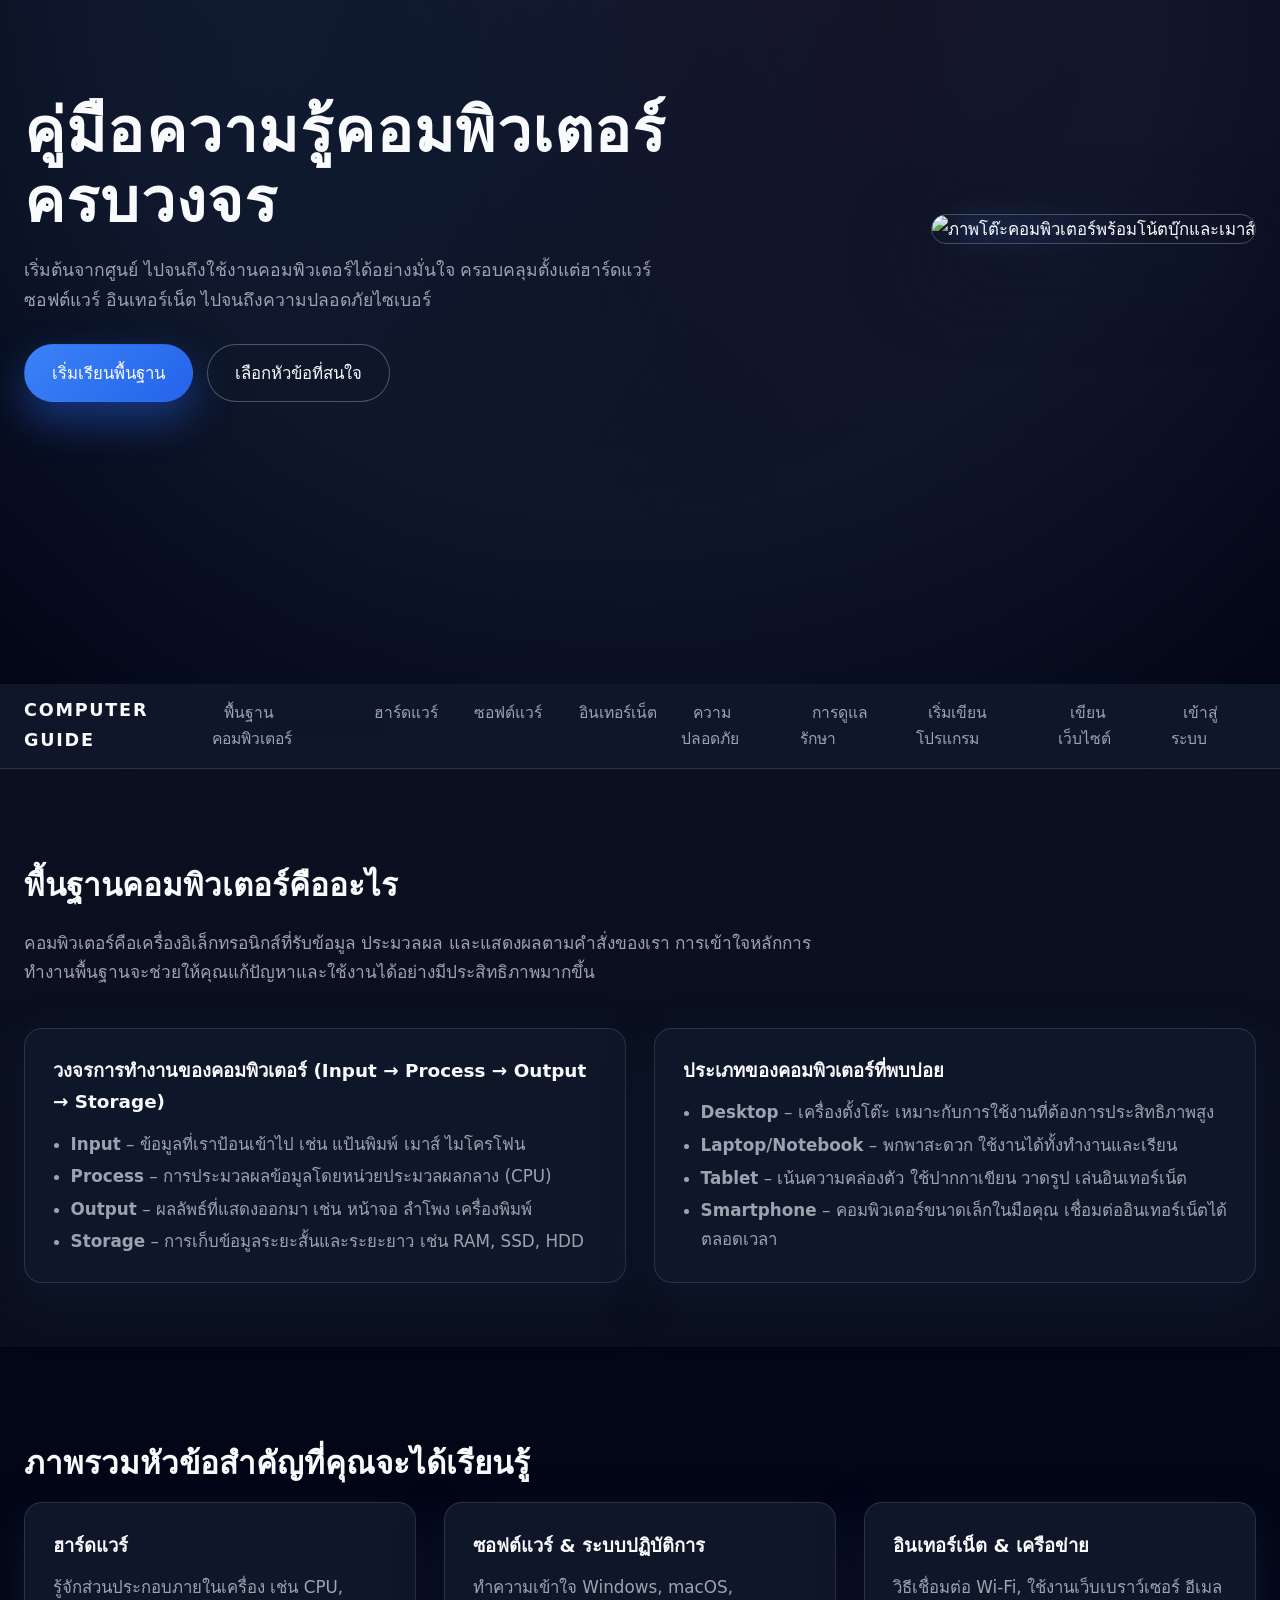
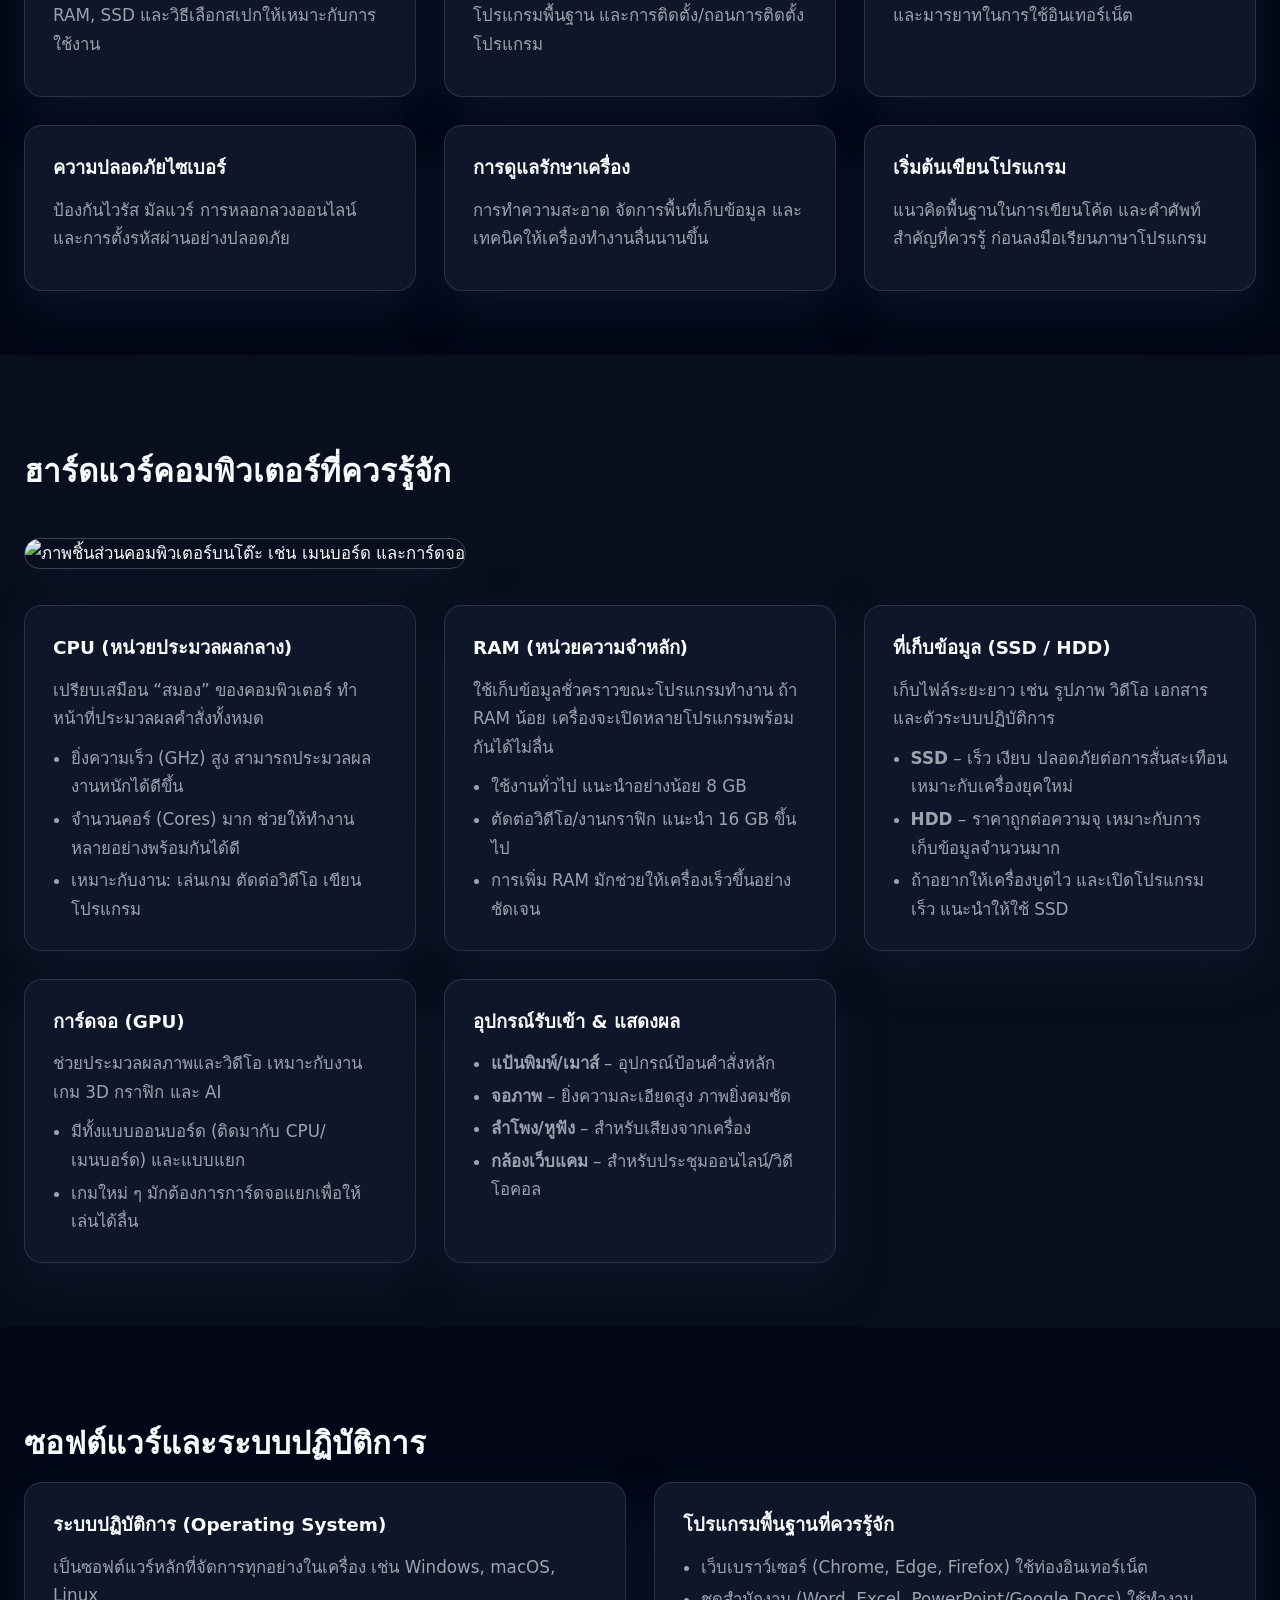
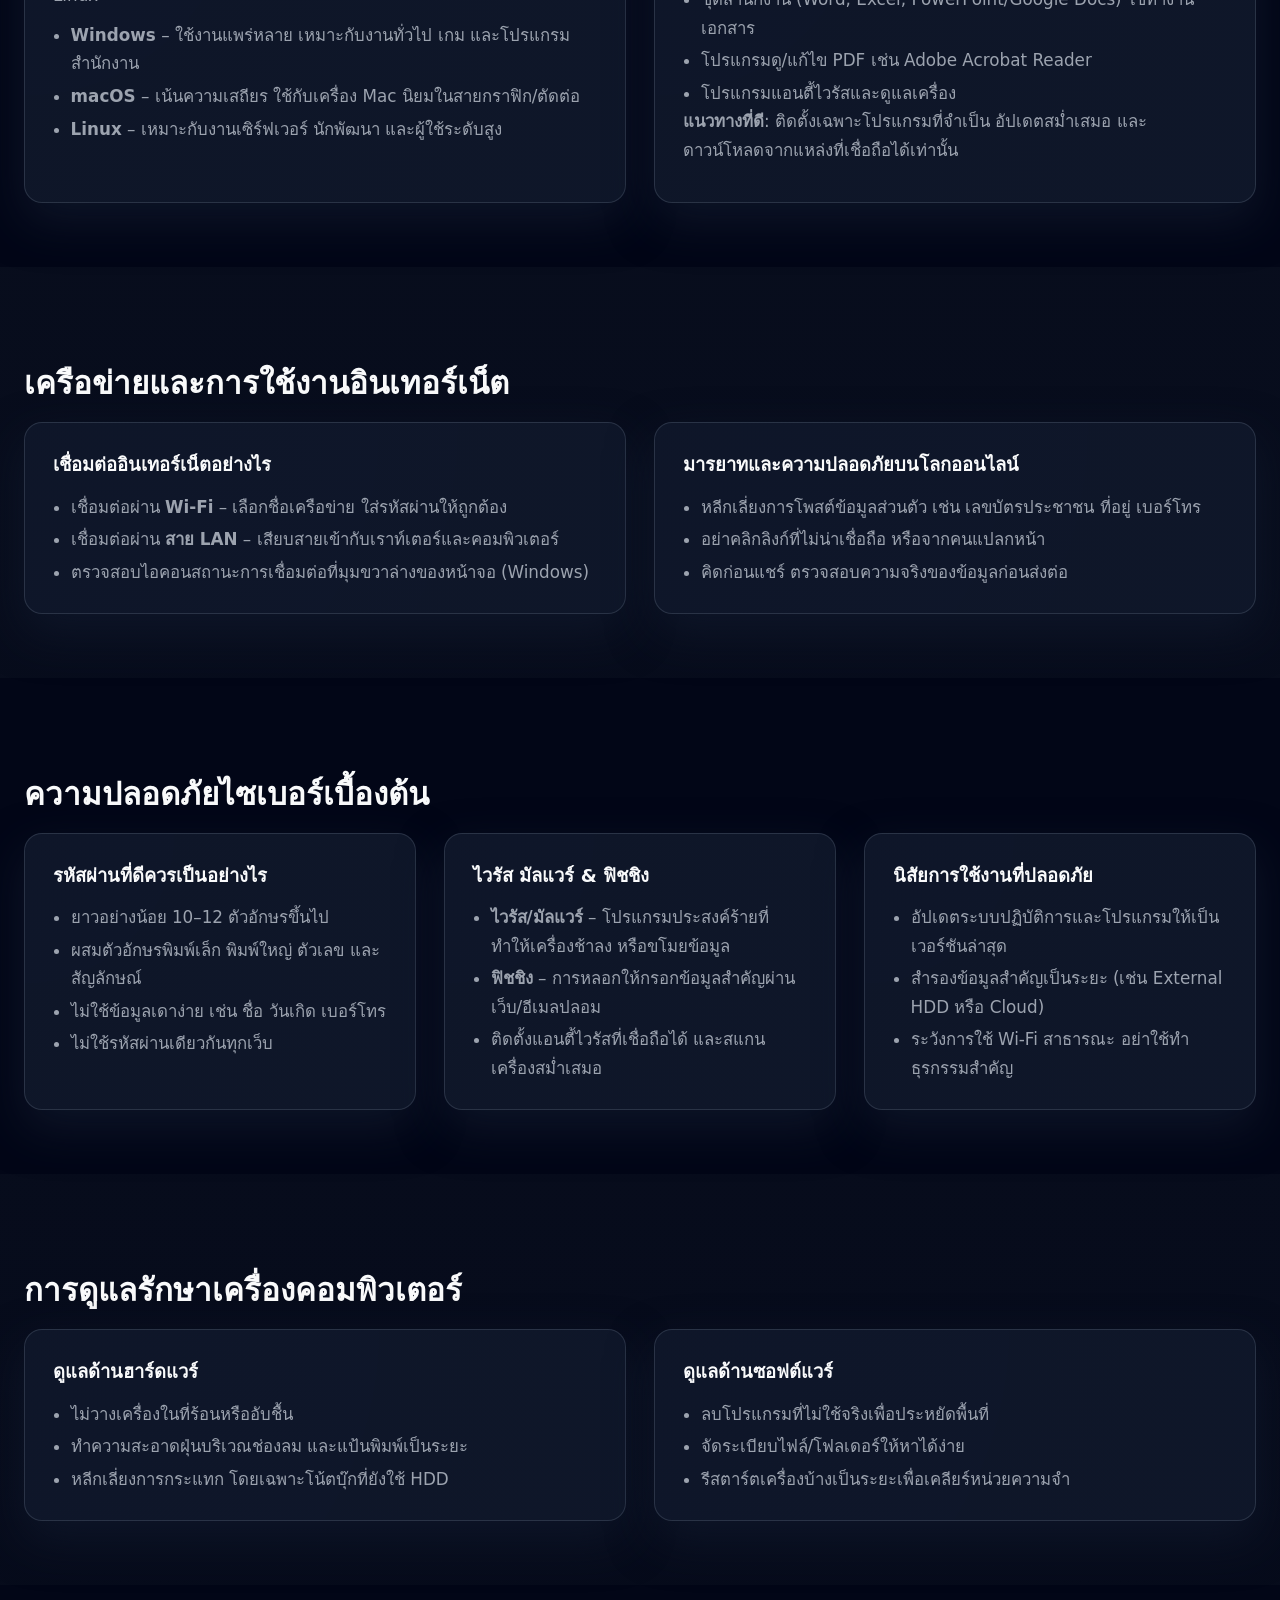
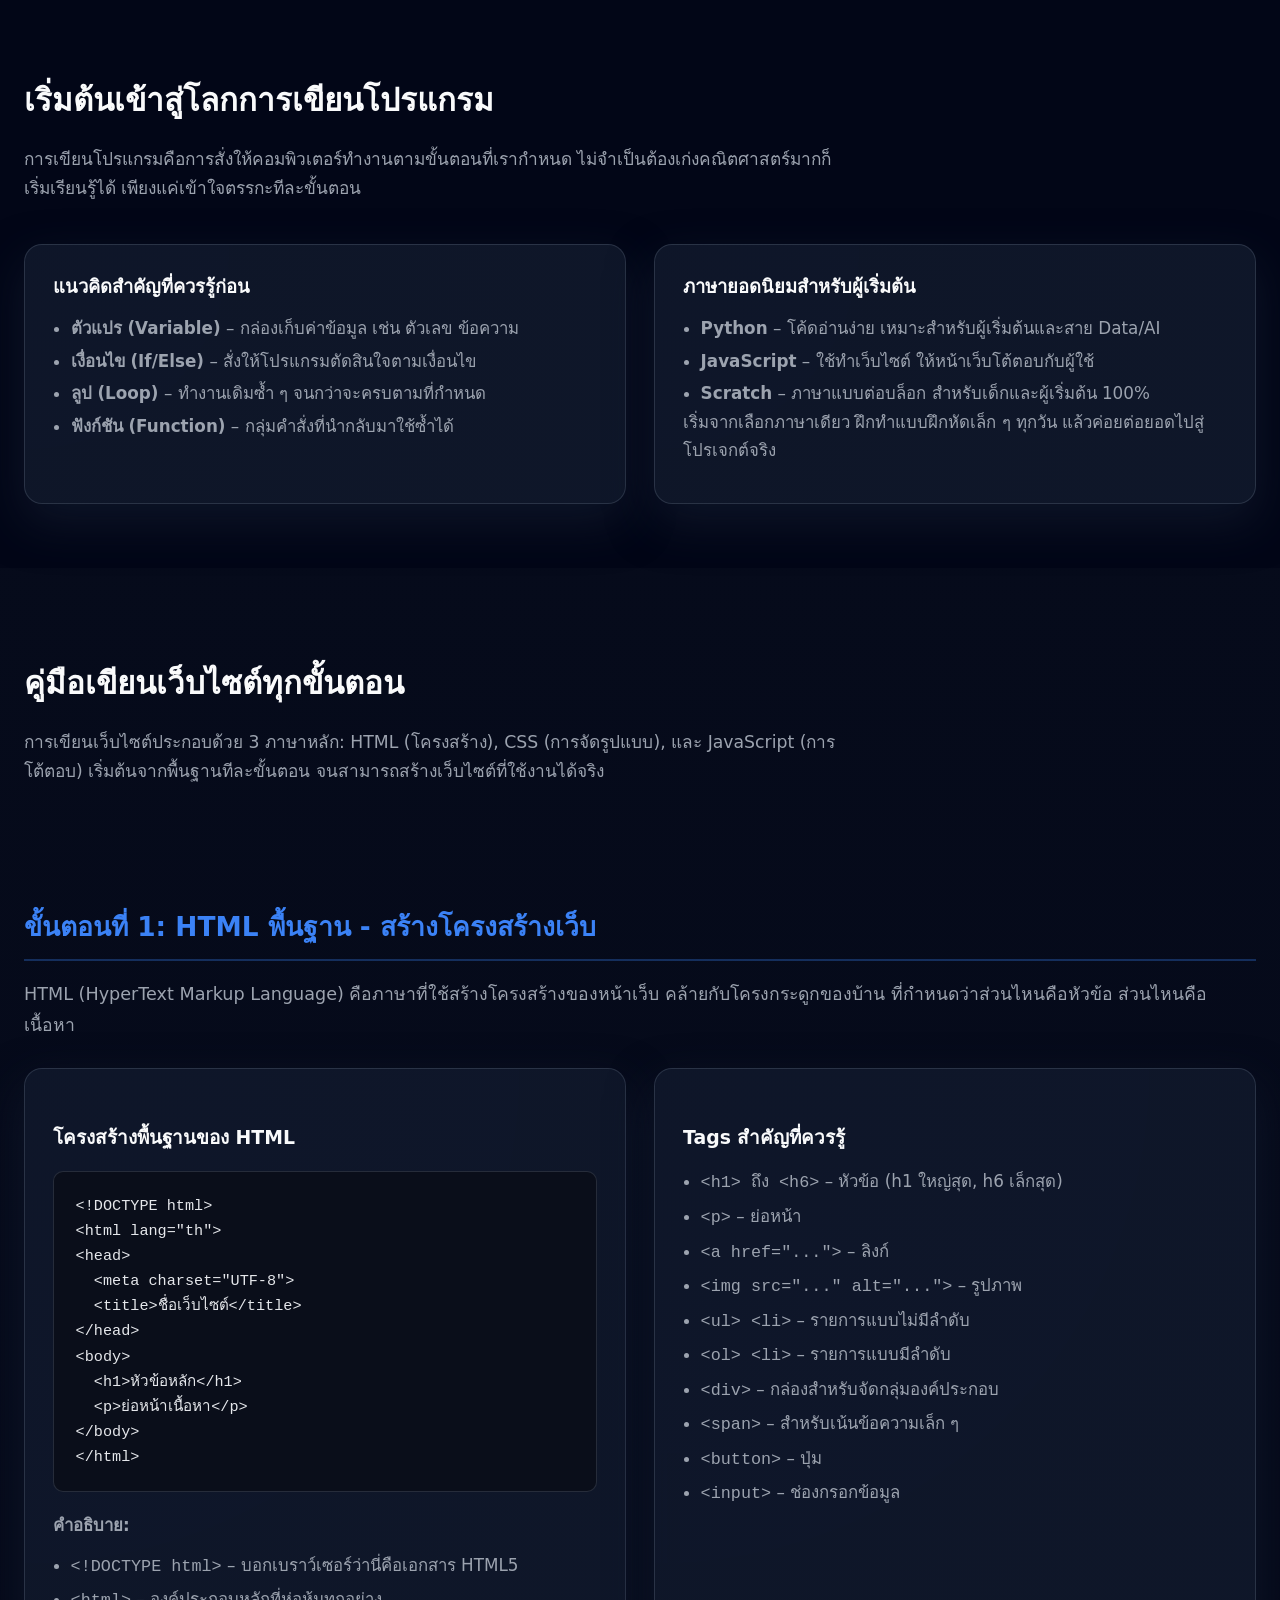
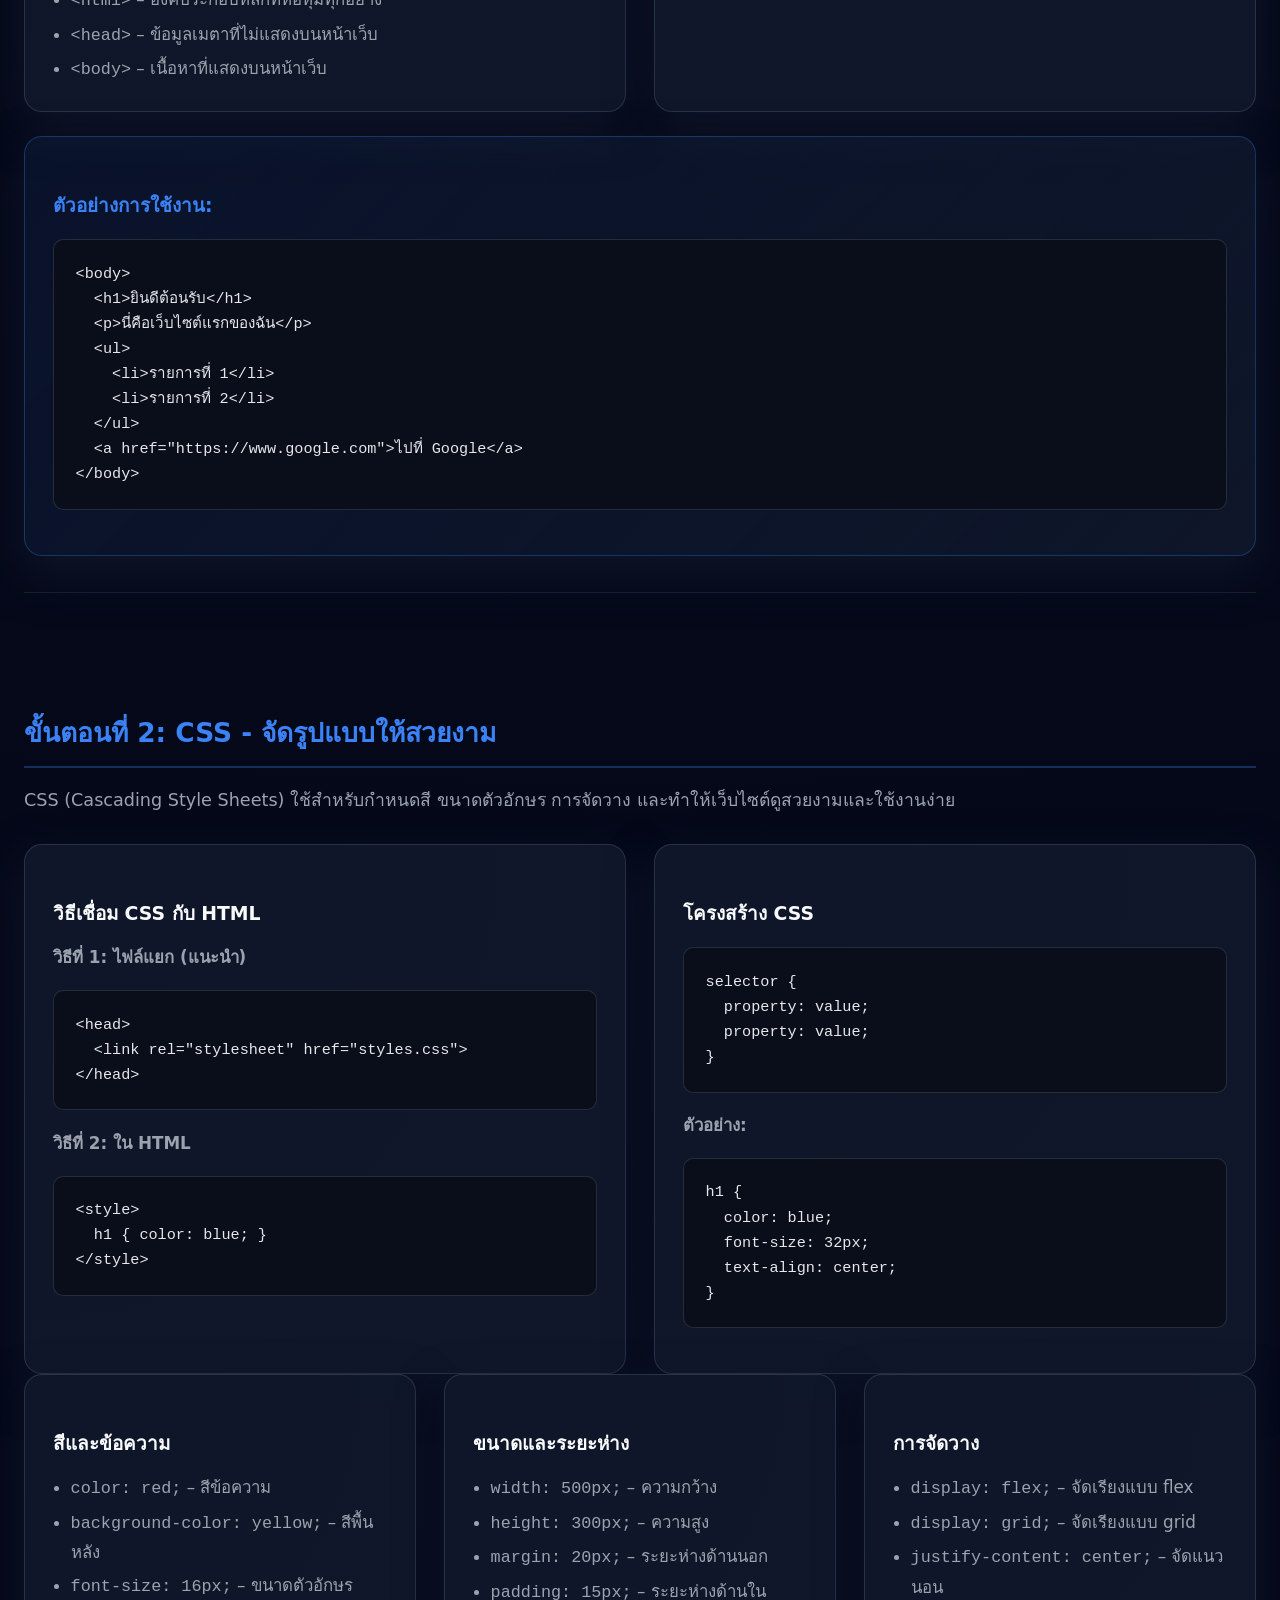
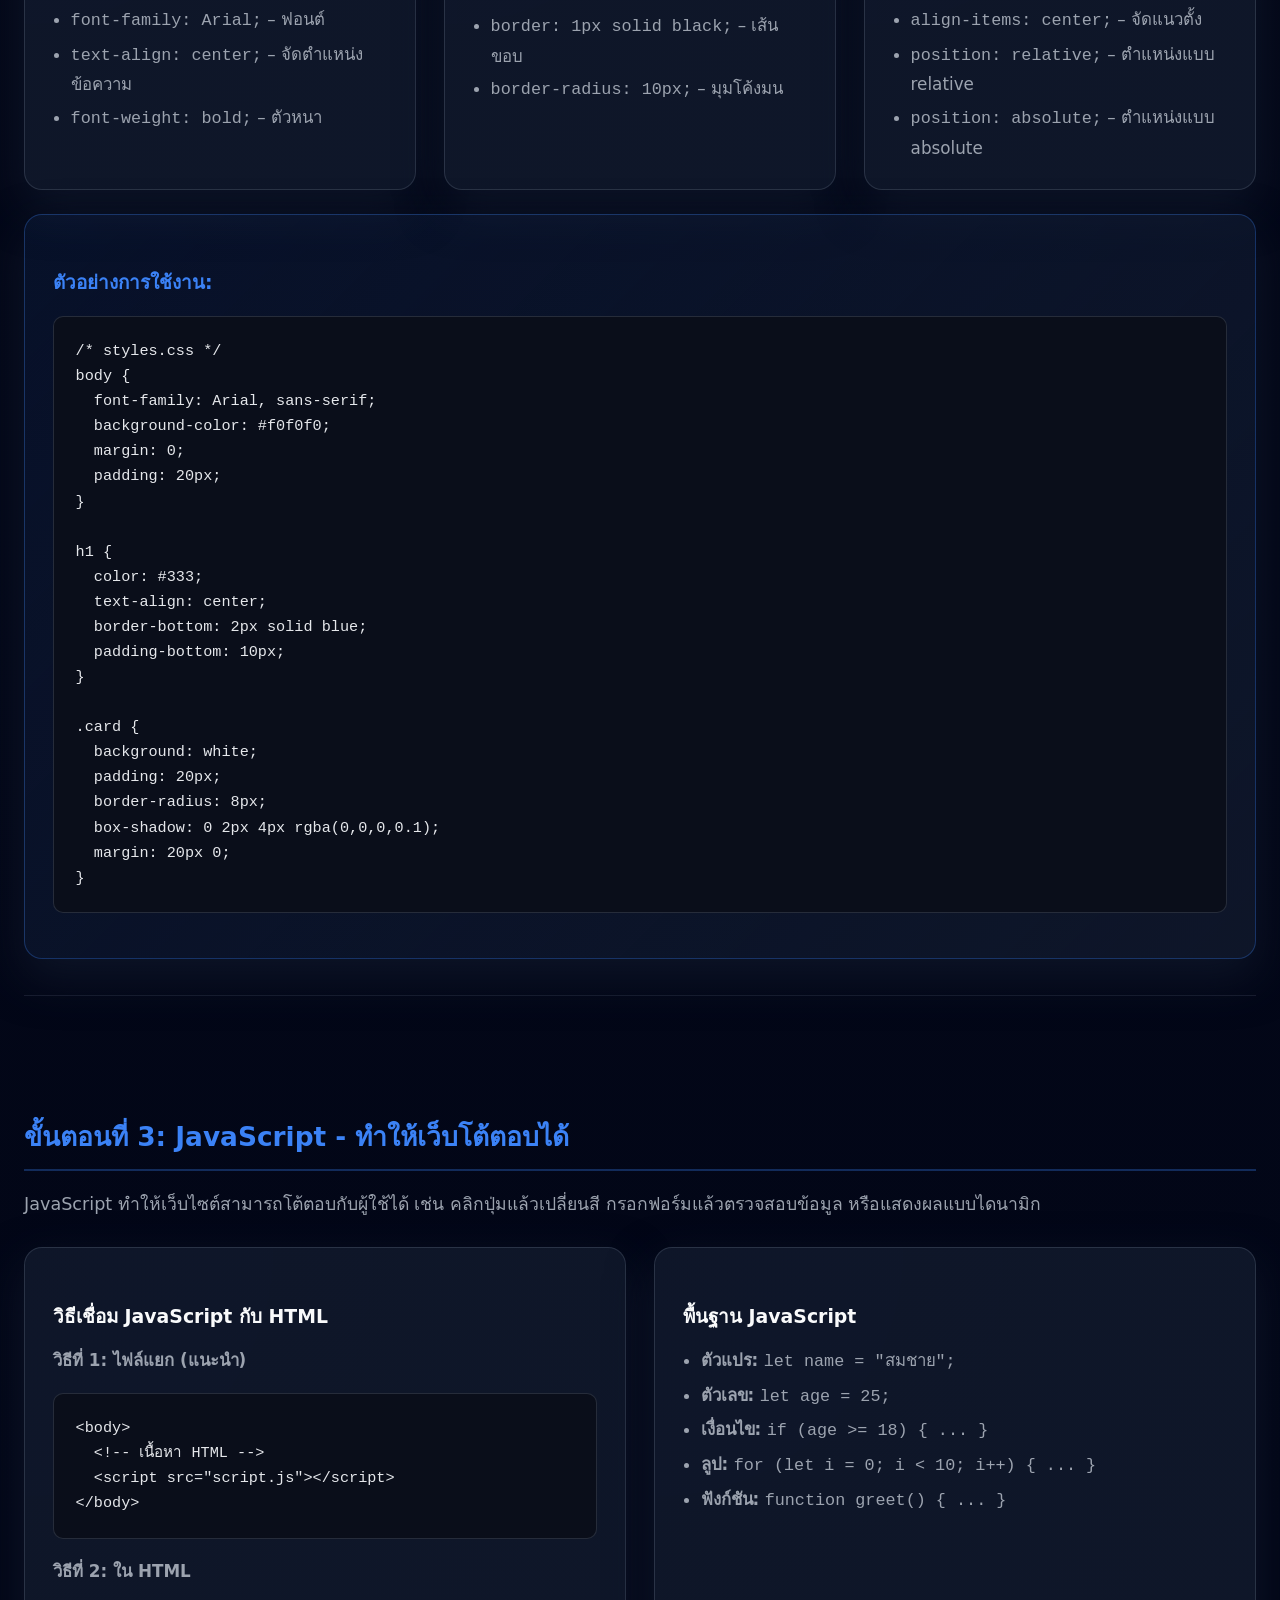
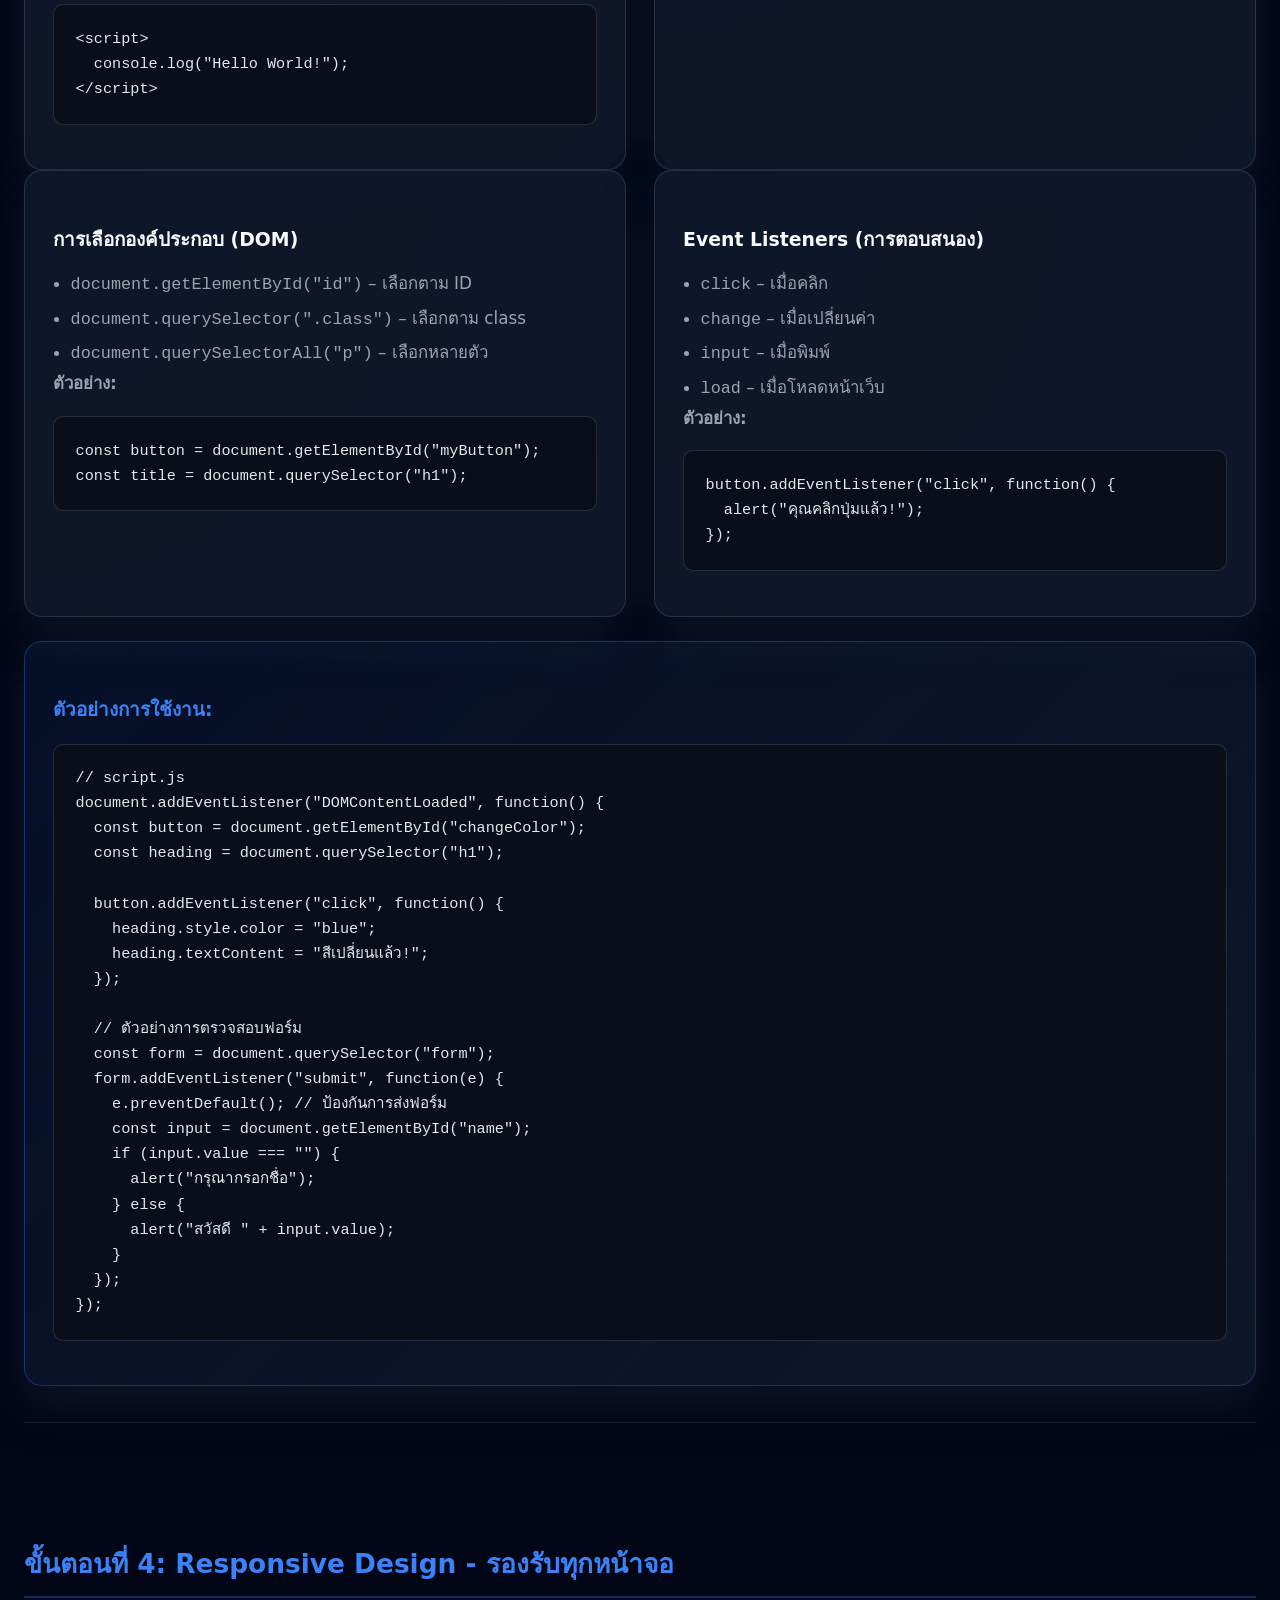
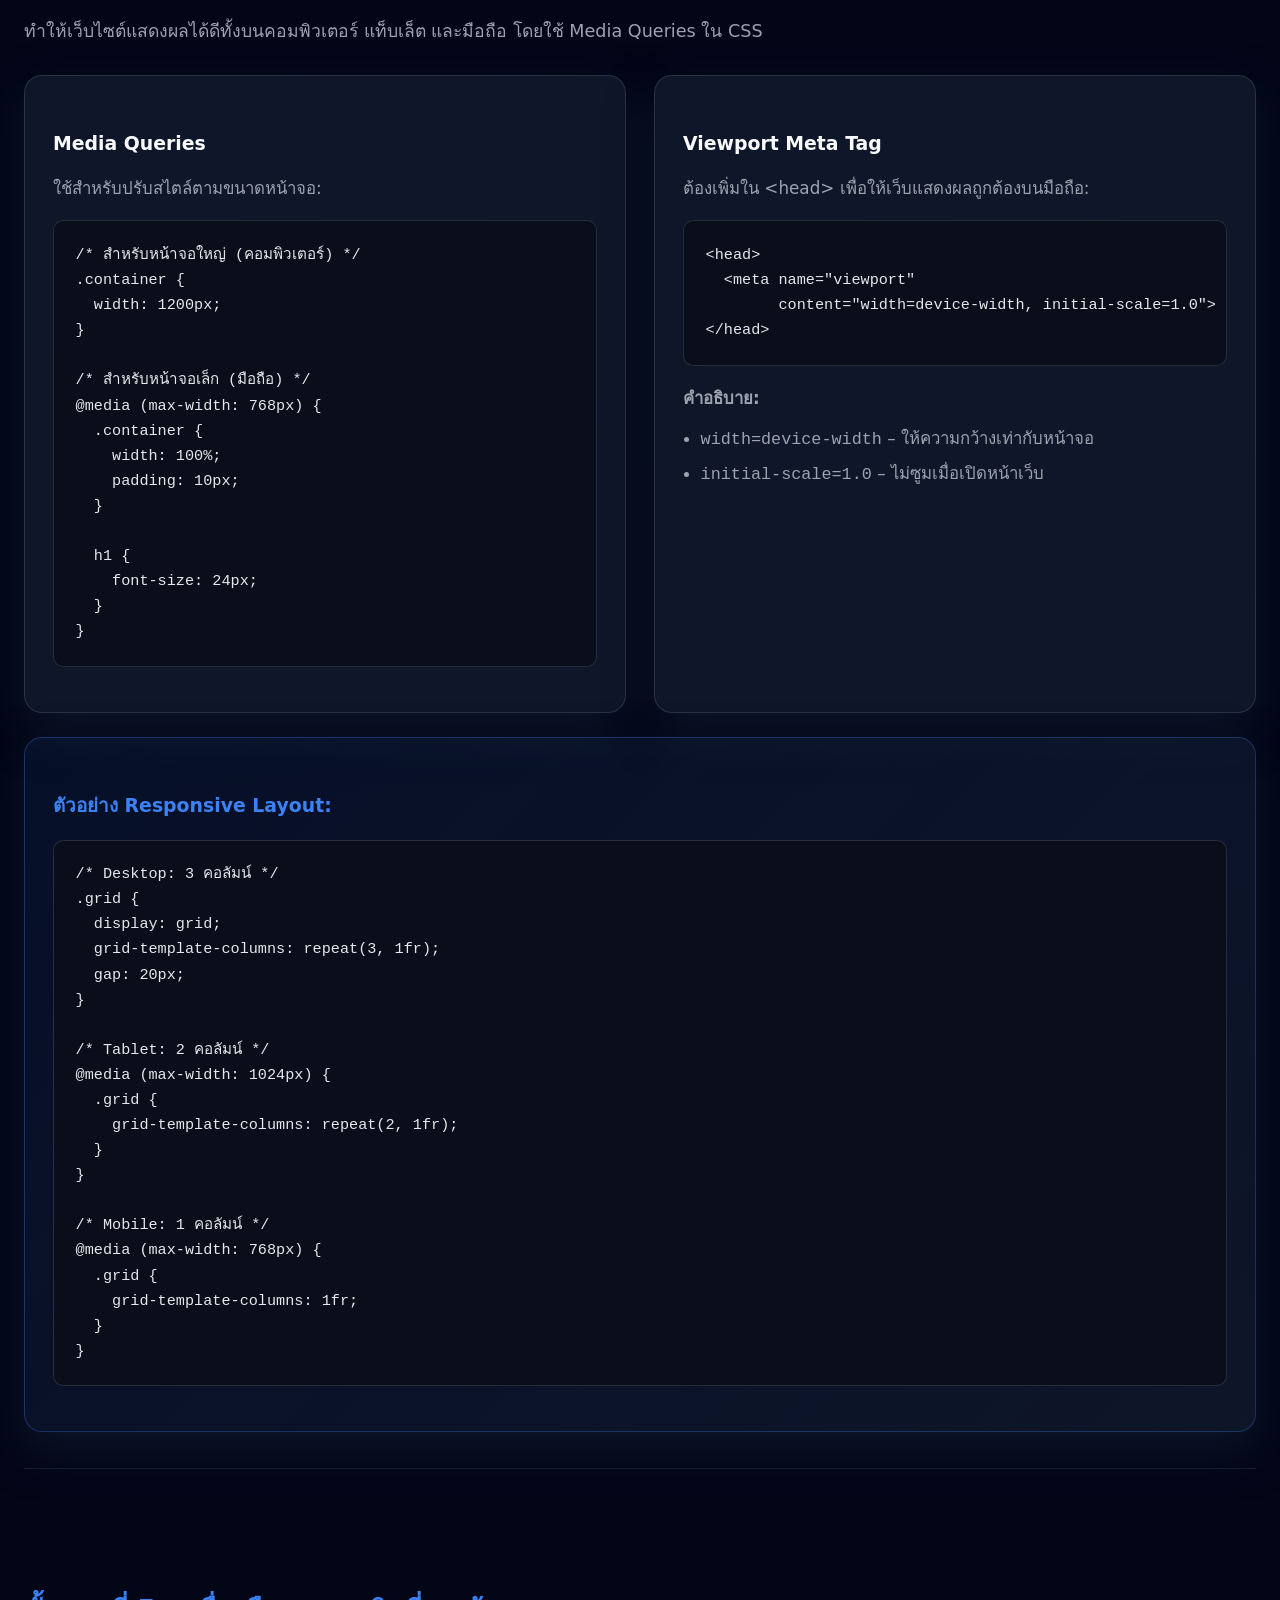
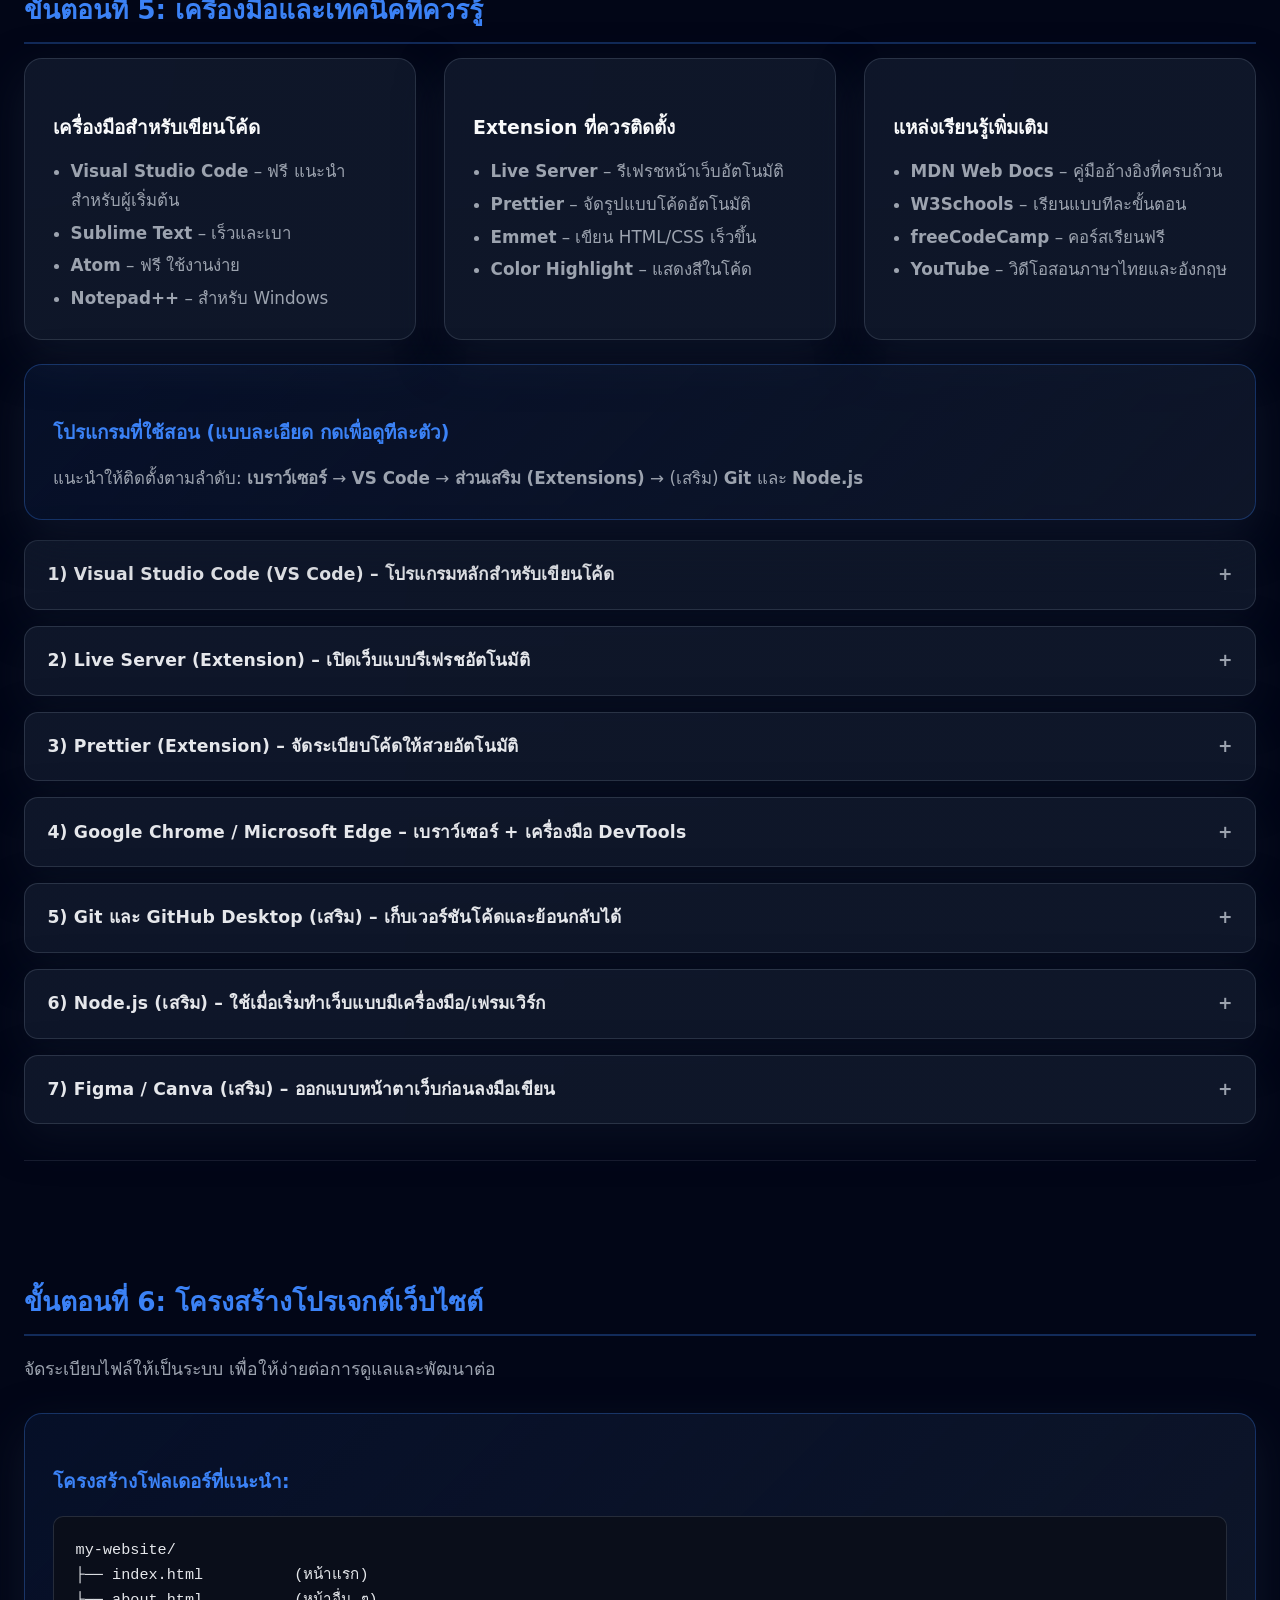
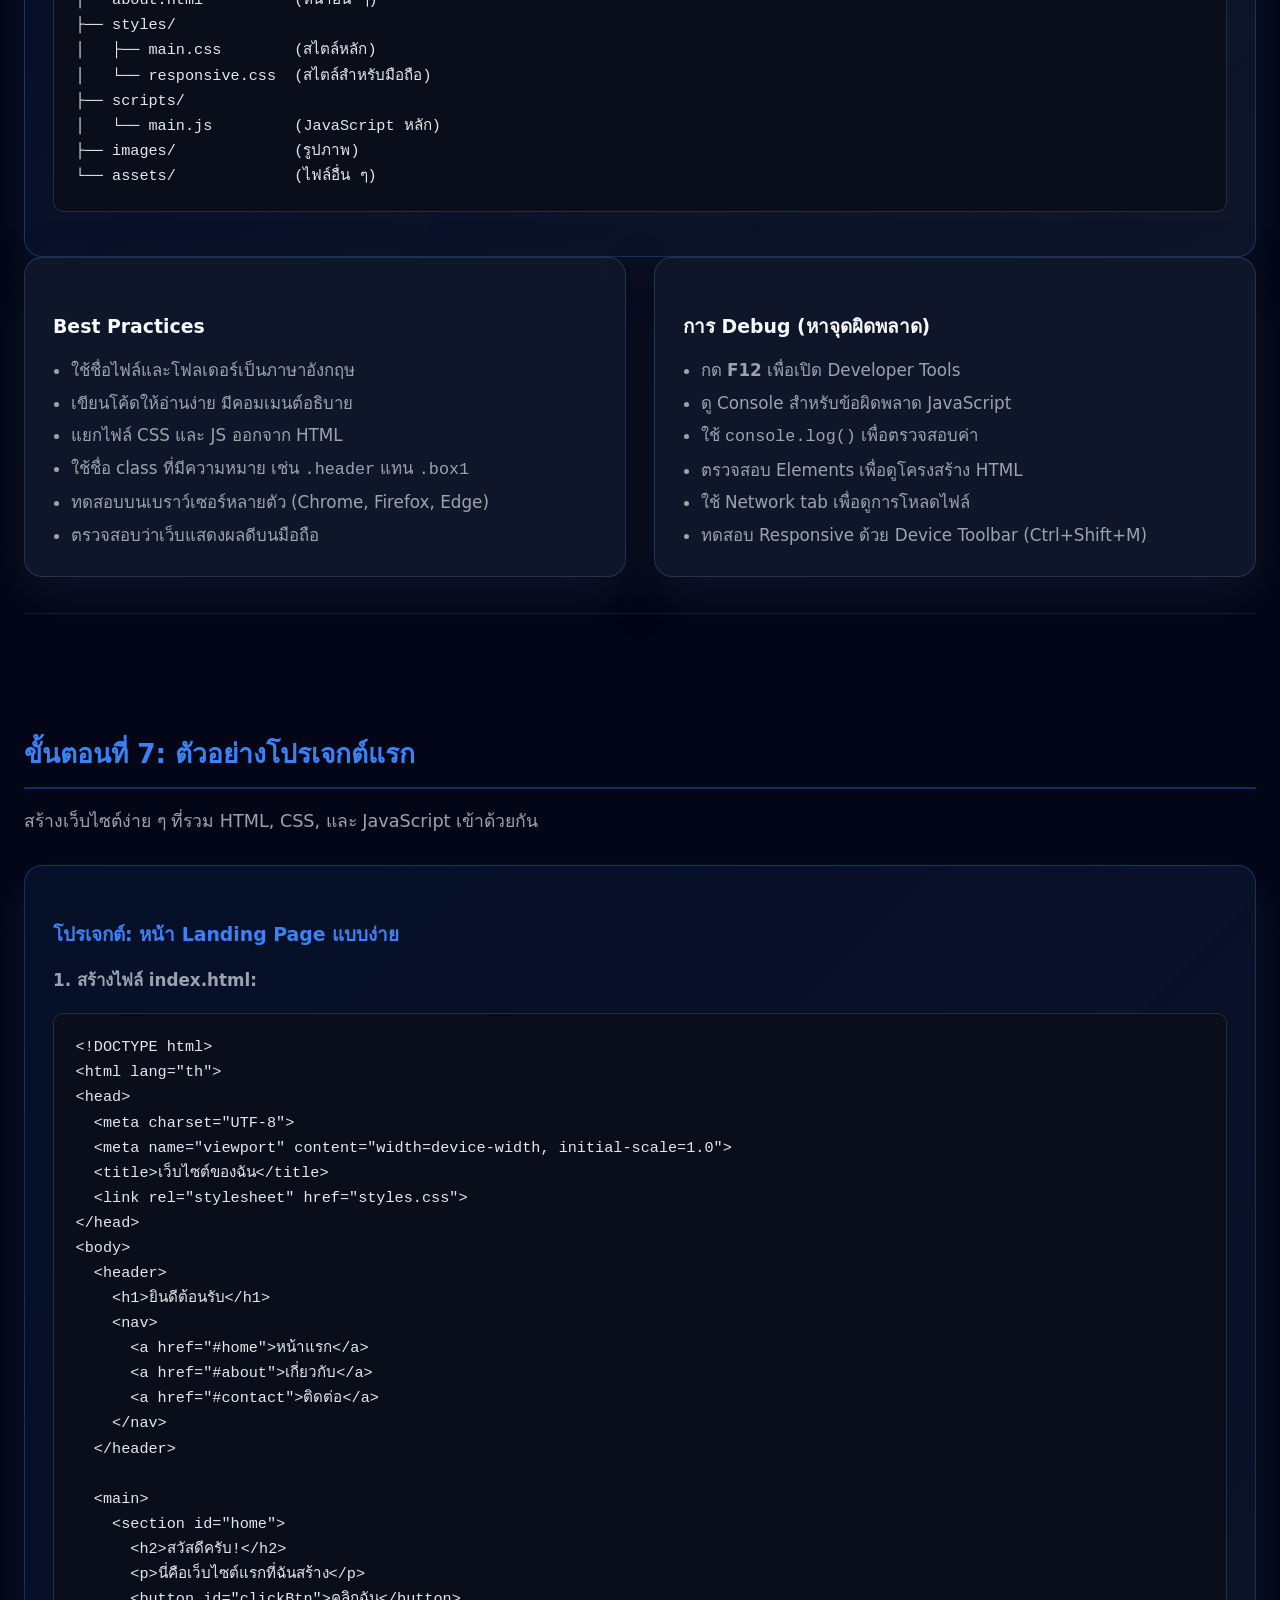
==== commit 1d5fad97: "Add files via upload" ====
--- a/index.html
+++ b/index.html
@@ -40,6 +40,7 @@
         <li><a href="#care">การดูแลรักษา</a></li>
         <li><a href="#coding">เริ่มเขียนโปรแกรม</a></li>
         <li><a href="#webdev">เขียนเว็บไซต์</a></li>
+        <li><a href="login.html">เข้าสู่ระบบ</a></li>
       </ul>
     </div>
   </nav>
@@ -1006,6 +1007,158 @@
           </div>
         </div>
 
+        <!-- คลิปสอน -->
+        <div class="webdev-step">
+          <h3 class="step-title">คลิปสอนการเขียนเว็บ (แนะนำ)</h3>
+          <p class="step-description">
+            วิดีโอสอนจาก YouTube ที่อธิบายการเขียนเว็บแบบละเอียด เหมาะสำหรับผู้ที่ชอบเรียนรู้ผ่านการดูและฟัง
+          </p>
+
+          <div class="videos-grid">
+            <article class="video-card">
+              <div class="video-wrapper">
+                <iframe 
+                  src="https://www.youtube.com/embed/W5pI_wg0gCI" 
+                  title="สอน HTML CSS JavaScript สำหรับผู้เริ่มต้น"
+                  frameborder="0" 
+                  allow="accelerometer; autoplay; clipboard-write; encrypted-media; gyroscope; picture-in-picture" 
+                  allowfullscreen>
+                </iframe>
+              </div>
+              <div class="video-info">
+                <h4>Learn HTML CSS and JS from Scratch in 2024!</h4>
+                <p class="video-description">
+                  คลิปสอนพื้นฐาน HTML, CSS, และ JavaScript แบบครบวงจร 1 ชั่วโมง 38 นาที สร้างโปรเจกต์จริงตั้งแต่เริ่มต้น
+                </p>
+                <div class="video-credit">
+                  <strong>ช่อง:</strong> 
+                  <a href="https://www.youtube.com/@BorntoDev" target="_blank" rel="noopener noreferrer">BorntoDev</a>
+                </div>
+              </div>
+            </article>
+
+            <article class="video-card">
+              <div class="video-wrapper">
+                <iframe 
+                  src="https://www.youtube.com/embed/7MeQxBqchNU" 
+                  title="สอน HTML ตั้งแต่เริ่มต้น"
+                  frameborder="0" 
+                  allow="accelerometer; autoplay; clipboard-write; encrypted-media; gyroscope; picture-in-picture" 
+                  allowfullscreen>
+                </iframe>
+              </div>
+              <div class="video-info">
+                <h4>คอร์สเรียนพื้นฐาน HTML5 สำหรับผู้เริ่มต้น</h4>
+                <p class="video-description">
+                  คลิปสอน HTML5 แบบละเอียด ครอบคลุม HTML Structure, Tags, CSS Implementation และ HTML Semantics
+                </p>
+                <div class="video-credit">
+                  <strong>ช่อง:</strong> 
+                  <a href="https://www.youtube.com/@MilerDev" target="_blank" rel="noopener noreferrer">MilerDev</a>
+                </div>
+              </div>
+            </article>
+
+            <article class="video-card">
+              <div class="video-wrapper">
+                <iframe 
+                  src="https://www.youtube.com/embed/OulQ9W2s6Z0" 
+                  title="สอน CSS สำหรับผู้เริ่มต้น"
+                  frameborder="0" 
+                  allow="accelerometer; autoplay; clipboard-write; encrypted-media; gyroscope; picture-in-picture" 
+                  allowfullscreen>
+                </iframe>
+              </div>
+              <div class="video-info">
+                <h4>Build & Deploy To-Do Web Application [HTML CSS JavaScript]</h4>
+                <p class="video-description">
+                  สร้างโปรเจกต์ To-Do App ด้วย HTML, CSS และ JavaScript แบบเต็มรูปแบบ พร้อม Deploy จริง
+                </p>
+                <div class="video-credit">
+                  <strong>ช่อง:</strong> 
+                  <a href="https://www.youtube.com/@BorntoDev" target="_blank" rel="noopener noreferrer">BorntoDev</a>
+                </div>
+              </div>
+            </article>
+
+            <article class="video-card">
+              <div class="video-wrapper">
+                <iframe 
+                  src="https://www.youtube.com/embed/PGZ7QiKdumo" 
+                  title="สอน JavaScript พื้นฐาน"
+                  frameborder="0" 
+                  allow="accelerometer; autoplay; clipboard-write; encrypted-media; gyroscope; picture-in-picture" 
+                  allowfullscreen>
+                </iframe>
+              </div>
+              <div class="video-info">
+                <h4>สอนพื้นฐาน JavaScript ทั้งหมดแบบจบในคลิปเดียว</h4>
+                <p class="video-description">
+                  คลิปสอน JavaScript แบบครบถ้วน ครอบคลุมตัวแปร Operator เงื่อนไข ลูป ฟังก์ชัน และ Event Driven Programming (1.3M+ views)
+                </p>
+                <div class="video-credit">
+                  <strong>ช่อง:</strong> 
+                  <a href="https://www.youtube.com/@BorntoDev" target="_blank" rel="noopener noreferrer">BorntoDev</a>
+                </div>
+              </div>
+            </article>
+
+            <article class="video-card">
+              <div class="video-wrapper">
+                <iframe 
+                  src="https://www.youtube.com/embed/HnynaGClq8I" 
+                  title="สอน Responsive Web Design"
+                  frameborder="0" 
+                  allow="accelerometer; autoplay; clipboard-write; encrypted-media; gyroscope; picture-in-picture" 
+                  allowfullscreen>
+                </iframe>
+              </div>
+              <div class="video-info">
+                <h4>EP.1 ปูพื้นฐานการใช้งานภาษา JavaScript</h4>
+                <p class="video-description">
+                  คลิปสอนพื้นฐาน JavaScript สำหรับผู้เริ่มต้น ครอบคลุมการใช้งานเบื้องต้นและแนวคิดสำคัญ
+                </p>
+                <div class="video-credit">
+                  <strong>ช่อง:</strong> 
+                  <a href="https://www.youtube.com/@BorntoDev" target="_blank" rel="noopener noreferrer">BorntoDev</a>
+                </div>
+              </div>
+            </article>
+
+            <article class="video-card">
+              <div class="video-wrapper">
+                <iframe 
+                  src="https://www.youtube.com/embed/gzoifHuIsrI" 
+                  title="Build a Note Taking App with JavaScript"
+                  frameborder="0" 
+                  allow="accelerometer; autoplay; clipboard-write; encrypted-media; gyroscope; picture-in-picture" 
+                  allowfullscreen>
+                </iframe>
+              </div>
+              <div class="video-info">
+                <h4>Build a Note Taking App with JavaScript (Beginner Project)</h4>
+                <p class="video-description">
+                  สร้างแอป Note Taking ด้วย JavaScript แบบง่ายๆ เหมาะสำหรับผู้เริ่มต้นที่ต้องการฝึกทำโปรเจกต์จริง
+                </p>
+                <div class="video-credit">
+                  <strong>ช่อง:</strong> 
+                  <a href="https://www.youtube.com/@BorntoDev" target="_blank" rel="noopener noreferrer">BorntoDev</a>
+                </div>
+              </div>
+            </article>
+          </div>
+
+          <div class="card example-card" style="margin-top: 2rem;">
+            <h4>หมายเหตุเกี่ยวกับคลิปสอน</h4>
+            <ul style="margin: 0; padding-left: 1.5rem; color: var(--text-muted);">
+              <li>คลิปทั้งหมดเป็นของ <strong>BorntoDev</strong> และช่อง YouTube อื่นๆ ที่ให้ความรู้ฟรี</li>
+              <li>หากคลิปไม่แสดงผล กรุณาตรวจสอบการเชื่อมต่ออินเทอร์เน็ตหรือลองรีเฟรชหน้าเว็บ</li>
+              <li>สามารถคลิกที่ชื่อช่องเพื่อไปยังช่อง YouTube ของผู้สร้างได้</li>
+              <li>แนะนำให้ดูคลิปควบคู่กับการอ่านเนื้อหาข้างต้นเพื่อความเข้าใจที่ลึกซึ้ง</li>
+            </ul>
+          </div>
+        </div>
+
         <!-- สรุป -->
         <div class="card summary-card">
           <h3>สรุปขั้นตอนการเขียนเว็บ</h3>
--- a/styles.css
+++ b/styles.css
@@ -12,7 +12,7 @@
   --shadow-soft: 0 18px 45px rgba(15, 23, 42, 0.85);
   --radius-lg: 18px;
   --radius-pill: 999px;
-  --container-width: min(1120px, 100% - 2.5rem);
+  --container-width: min(1320px, 100% - 3rem);
 }
 
 *,
@@ -24,9 +24,10 @@
 body {
   margin: 0;
   font-family: system-ui, -apple-system, BlinkMacSystemFont, "Segoe UI", sans-serif;
+  font-size: 1.05rem;
   background: radial-gradient(circle at top, #0b1120 0, #020617 45%, #020617 100%);
   color: var(--text-main);
-  line-height: 1.6;
+  line-height: 1.7;
   -webkit-font-smoothing: antialiased;
 }
 
@@ -38,8 +39,8 @@
 /* Hero */
 .hero {
   position: relative;
-  min-height: 72vh;
-  padding: 3rem 0 2rem;
+  min-height: 76vh;
+  padding: 3.5rem 0 2.5rem;
   overflow: hidden;
 }
 
@@ -66,25 +67,25 @@
   z-index: 1;
   display: grid;
   grid-template-columns: minmax(0, 1.25fr) minmax(0, 1fr);
-  gap: 2.7rem;
+  gap: 3rem;
   align-items: center;
 }
 
 .hero-content {
-  max-width: 640px;
+  max-width: 720px;
 }
 
 .hero h1 {
-  font-size: clamp(2.4rem, 3vw + 1.6rem, 3.3rem);
-  line-height: 1.1;
-  margin-bottom: 1rem;
+  font-size: clamp(2.6rem, 3.2vw + 1.8rem, 3.8rem);
+  line-height: 1.15;
+  margin-bottom: 1.2rem;
   letter-spacing: 0.02em;
 }
 
 .hero p {
   color: var(--text-muted);
-  font-size: 1.02rem;
-  max-width: 36rem;
+  font-size: 1.1rem;
+  max-width: 42rem;
 }
 
 .hero-actions {
@@ -113,7 +114,7 @@
   position: relative;
   z-index: 1;
   display: block;
-  width: min(420px, 100%);
+  width: min(480px, 100%);
   border-radius: 26px;
   border: 1px solid rgba(148, 163, 184, 0.4);
   box-shadow:
@@ -125,14 +126,14 @@
 .btn {
   border-radius: var(--radius-pill);
   border: 1px solid transparent;
-  padding: 0.75rem 1.5rem;
-  font-size: 0.98rem;
+  padding: 0.85rem 1.7rem;
+  font-size: 1.05rem;
   cursor: pointer;
   font-weight: 500;
   display: inline-flex;
   align-items: center;
   justify-content: center;
-  gap: 0.45rem;
+  gap: 0.5rem;
   transition:
     background-color 0.2s ease,
     color 0.2s ease,
@@ -188,7 +189,7 @@
 
 .logo {
   font-weight: 700;
-  font-size: 1.02rem;
+  font-size: 1.1rem;
   letter-spacing: 0.1em;
   text-transform: uppercase;
   color: #e5e7eb;
@@ -197,10 +198,10 @@
 .nav-links {
   list-style: none;
   display: flex;
-  gap: 0.65rem;
+  gap: 0.75rem;
   margin: 0;
   padding: 0;
-  font-size: 0.9rem;
+  font-size: 0.98rem;
 }
 
 .nav-links a {
@@ -223,7 +224,7 @@
 
 /* Sections */
 .section {
-  padding: 3.5rem 0;
+  padding: 4rem 0;
 }
 
 .section-muted {
@@ -231,29 +232,30 @@
 }
 
 .section h2 {
-  font-size: 1.7rem;
-  margin-bottom: 0.6rem;
+  font-size: 1.95rem;
+  margin-bottom: 0.75rem;
 }
 
 .section-intro {
   color: var(--text-muted);
-  max-width: 44rem;
-  margin-bottom: 2.1rem;
+  max-width: 52rem;
+  margin-bottom: 2.5rem;
+  font-size: 1.08rem;
 }
 
 .section-image {
   width: 100%;
-  max-height: 260px;
+  max-height: 300px;
   object-fit: cover;
   border-radius: 22px;
   border: 1px solid rgba(148, 163, 184, 0.35);
   box-shadow: var(--shadow-soft);
-  margin: 1.5rem 0 2rem;
+  margin: 1.75rem 0 2.25rem;
 }
 
 .grid {
   display: grid;
-  gap: 1.5rem;
+  gap: 1.75rem;
 }
 
 .grid-2 {
@@ -268,7 +270,7 @@
 .topic-card {
   background: radial-gradient(circle at top left, rgba(15, 23, 42, 0.95), rgba(15, 23, 42, 0.98));
   border-radius: var(--radius-lg);
-  padding: 1.4rem 1.5rem;
+  padding: 1.65rem 1.75rem;
   border: 1px solid var(--border-subtle);
   box-shadow: var(--shadow-soft);
   position: relative;
@@ -294,8 +296,8 @@
 .card h3,
 .topic-card h3 {
   margin-top: 0;
-  margin-bottom: 0.6rem;
-  font-size: 1.06rem;
+  margin-bottom: 0.75rem;
+  font-size: 1.15rem;
 }
 
 .card p,
@@ -321,8 +323,8 @@
 .footer {
   border-top: 1px solid rgba(148, 163, 184, 0.25);
   background: #020617;
-  padding: 1.4rem 0 1.7rem;
-  margin-top: 1rem;
+  padding: 1.6rem 0 1.9rem;
+  margin-top: 1.25rem;
 }
 
 .footer-inner {
@@ -330,9 +332,203 @@
   flex-wrap: wrap;
   align-items: center;
   justify-content: space-between;
-  gap: 1rem;
-  font-size: 0.9rem;
-  color: var(--text-muted);
+  gap: 1.15rem;
+  font-size: 1rem;
+  color: var(--text-muted);
+}
+
+/* Login Page */
+.login-page {
+  min-height: 100vh;
+  display: flex;
+  flex-direction: column;
+}
+
+.login-bg {
+  position: fixed;
+  inset: 0;
+  background: radial-gradient(circle at top, #0b1120 0, #020617 45%, #020617 100%);
+  z-index: -1;
+}
+
+.login-bg::before {
+  content: "";
+  position: absolute;
+  inset: -40%;
+  background:
+    radial-gradient(circle at 20% 30%, rgba(59, 130, 246, 0.15), transparent 50%),
+    radial-gradient(circle at 80% 70%, rgba(236, 72, 153, 0.08), transparent 50%);
+  pointer-events: none;
+}
+
+.login-main {
+  flex: 1;
+  display: flex;
+  align-items: center;
+  justify-content: center;
+  padding: 2rem 1rem 3rem;
+}
+
+.login-wrapper {
+  width: 100%;
+  max-width: 420px;
+}
+
+.login-card {
+  background: radial-gradient(circle at top left, rgba(15, 23, 42, 0.95), rgba(15, 23, 42, 0.98));
+  border-radius: var(--radius-lg);
+  border: 1px solid var(--border-subtle);
+  box-shadow: var(--shadow-soft);
+  padding: 2.25rem 2rem;
+}
+
+.login-header {
+  text-align: center;
+  margin-bottom: 2rem;
+}
+
+.login-header h1 {
+  font-size: 1.75rem;
+  margin: 0 0 0.5rem 0;
+  color: var(--text-main);
+}
+
+.login-header p {
+  margin: 0;
+  color: var(--text-muted);
+  font-size: 0.98rem;
+}
+
+.login-form .form-group {
+  margin-bottom: 1.35rem;
+}
+
+.login-form label {
+  display: block;
+  font-size: 0.95rem;
+  font-weight: 500;
+  color: var(--text-main);
+  margin-bottom: 0.45rem;
+}
+
+.login-form input[type="text"],
+.login-form input[type="password"],
+.login-form input[type="email"] {
+  width: 100%;
+  padding: 0.85rem 1rem;
+  font-size: 1rem;
+  color: var(--text-main);
+  background: rgba(15, 23, 42, 0.8);
+  border: 1px solid rgba(148, 163, 184, 0.3);
+  border-radius: 12px;
+  outline: none;
+  transition: border-color 0.2s ease, box-shadow 0.2s ease;
+  box-sizing: border-box;
+}
+
+.login-form input::placeholder {
+  color: var(--text-muted);
+  opacity: 0.8;
+}
+
+.login-form input:focus {
+  border-color: var(--accent);
+  box-shadow: 0 0 0 3px var(--accent-soft);
+}
+
+.login-form .form-error {
+  display: none;
+  font-size: 0.85rem;
+  color: #f87171;
+  margin-top: 0.4rem;
+}
+
+.form-options {
+  display: flex;
+  align-items: center;
+  justify-content: space-between;
+  flex-wrap: wrap;
+  gap: 0.75rem;
+  margin-bottom: 1.5rem;
+}
+
+.checkbox-wrap {
+  display: inline-flex;
+  align-items: center;
+  gap: 0.5rem;
+  font-size: 0.92rem;
+  color: var(--text-muted);
+  cursor: pointer;
+  user-select: none;
+}
+
+.checkbox-wrap input {
+  width: 1.1em;
+  height: 1.1em;
+  accent-color: var(--accent);
+}
+
+.forgot-link {
+  font-size: 0.92rem;
+  color: #93c5fd;
+  text-decoration: none;
+}
+
+.forgot-link:hover {
+  color: #bfdbfe;
+  text-decoration: underline;
+}
+
+.btn-block {
+  width: 100%;
+  justify-content: center;
+  padding: 0.9rem 1.5rem;
+  font-size: 1.05rem;
+}
+
+.login-footer {
+  text-align: center;
+  margin: 1.5rem 0 0;
+  padding-top: 1.5rem;
+  border-top: 1px solid rgba(148, 163, 184, 0.15);
+  font-size: 0.95rem;
+  color: var(--text-muted);
+}
+
+.login-footer a {
+  color: #93c5fd;
+  text-decoration: none;
+}
+
+.login-footer a:hover {
+  color: #bfdbfe;
+  text-decoration: underline;
+}
+
+.back-home {
+  text-align: center;
+  margin-top: 1.5rem;
+}
+
+.back-home a {
+  color: var(--text-muted);
+  text-decoration: none;
+  font-size: 0.95rem;
+}
+
+.back-home a:hover {
+  color: var(--text-main);
+}
+
+.nav-links .nav-active {
+  color: #e5e7eb;
+  background: rgba(15, 23, 42, 0.9);
+  border-color: rgba(148, 163, 184, 0.4);
+}
+
+.logo {
+  text-decoration: none;
+  color: inherit;
 }
 
 /* Utilities */
@@ -364,7 +560,7 @@
 
 @media (max-width: 720px) {
   .container {
-    width: min(100% - 1.8rem, 720px);
+    width: min(100% - 2rem, 720px);
   }
 
   .grid-2,
@@ -384,8 +580,8 @@
 
 /* Web Development Section Styles */
 .webdev-step {
-  margin: 3rem 0;
-  padding: 2rem 0;
+  margin: 3.5rem 0;
+  padding: 2.25rem 0;
   border-bottom: 1px solid rgba(148, 163, 184, 0.15);
 }
 
@@ -394,30 +590,30 @@
 }
 
 .step-title {
-  font-size: 1.5rem;
+  font-size: 1.65rem;
   color: var(--accent);
-  margin-bottom: 0.8rem;
-  padding-bottom: 0.5rem;
+  margin-bottom: 0.9rem;
+  padding-bottom: 0.6rem;
   border-bottom: 2px solid rgba(59, 130, 246, 0.3);
 }
 
 .step-description {
   color: var(--text-muted);
-  font-size: 1.05rem;
-  margin-bottom: 1.5rem;
-  line-height: 1.7;
+  font-size: 1.1rem;
+  margin-bottom: 1.75rem;
+  line-height: 1.75;
 }
 
 .code-block {
   background: #0a0e1a;
   border: 1px solid rgba(148, 163, 184, 0.2);
-  border-radius: 8px;
-  padding: 1.2rem;
+  border-radius: 10px;
+  padding: 1.35rem;
   overflow-x: auto;
-  margin: 1rem 0;
+  margin: 1.15rem 0;
   font-family: 'Courier New', Consolas, monospace;
-  font-size: 0.9rem;
-  line-height: 1.6;
+  font-size: 0.95rem;
+  line-height: 1.65;
 }
 
 .code-block code {
@@ -432,8 +628,8 @@
 }
 
 .card h4 {
-  font-size: 1.1rem;
-  margin-bottom: 0.8rem;
+  font-size: 1.18rem;
+  margin-bottom: 0.9rem;
   color: var(--text-main);
 }
 
@@ -451,14 +647,14 @@
 .summary-card {
   background: linear-gradient(135deg, rgba(59, 130, 246, 0.12), rgba(15, 23, 42, 0.98));
   border-color: rgba(59, 130, 246, 0.4);
-  margin-top: 2rem;
-  padding: 2rem;
+  margin-top: 2.25rem;
+  padding: 2.25rem;
 }
 
 .summary-card h3 {
   color: var(--accent);
-  font-size: 1.4rem;
-  margin-bottom: 1rem;
+  font-size: 1.5rem;
+  margin-bottom: 1.15rem;
 }
 
 .summary-card ol li {
@@ -481,13 +677,14 @@
   background: radial-gradient(circle at top left, rgba(15, 23, 42, 0.95), rgba(15, 23, 42, 0.98));
   border: 1px solid rgba(148, 163, 184, 0.2);
   border-radius: 14px;
-  padding: 1rem 1.1rem;
+  padding: 1.2rem 1.4rem;
   box-shadow: 0 14px 40px rgba(15, 23, 42, 0.55);
 }
 
 .program summary {
   cursor: pointer;
   font-weight: 650;
+  font-size: 1.08rem;
   color: #e5e7eb;
   letter-spacing: 0.01em;
   list-style: none;
@@ -555,6 +752,85 @@
   color: #bfdbfe;
 }
 
+/* Video Cards */
+.videos-grid {
+  display: grid;
+  grid-template-columns: repeat(2, minmax(0, 1fr));
+  gap: 1.75rem;
+  margin-top: 1.5rem;
+}
+
+.video-card {
+  background: radial-gradient(circle at top left, rgba(15, 23, 42, 0.95), rgba(15, 23, 42, 0.98));
+  border-radius: var(--radius-lg);
+  border: 1px solid var(--border-subtle);
+  box-shadow: var(--shadow-soft);
+  overflow: hidden;
+  transition: transform 0.2s ease, box-shadow 0.2s ease;
+}
+
+.video-card:hover {
+  transform: translateY(-2px);
+  box-shadow: 0 20px 50px rgba(15, 23, 42, 0.95);
+}
+
+.video-wrapper {
+  position: relative;
+  width: 100%;
+  padding-bottom: 56.25%; /* 16:9 aspect ratio */
+  background: #000;
+  overflow: hidden;
+}
+
+.video-wrapper iframe {
+  position: absolute;
+  top: 0;
+  left: 0;
+  width: 100%;
+  height: 100%;
+  border: none;
+}
+
+.video-info {
+  padding: 1.4rem 1.5rem;
+}
+
+.video-info h4 {
+  font-size: 1.15rem;
+  margin: 0 0 0.6rem 0;
+  color: var(--text-main);
+}
+
+.video-description {
+  color: var(--text-muted);
+  font-size: 0.98rem;
+  line-height: 1.6;
+  margin: 0 0 0.9rem 0;
+}
+
+.video-credit {
+  padding-top: 0.75rem;
+  border-top: 1px solid rgba(148, 163, 184, 0.15);
+  font-size: 0.92rem;
+  color: var(--text-muted);
+}
+
+.video-credit strong {
+  color: var(--text-main);
+  margin-right: 0.4rem;
+}
+
+.video-credit a {
+  color: #93c5fd;
+  text-decoration: none;
+  transition: color 0.2s ease;
+}
+
+.video-credit a:hover {
+  color: #bfdbfe;
+  text-decoration: underline;
+}
+
 /* Code syntax highlighting (basic) */
 .code-block code {
   display: block;
@@ -583,5 +859,14 @@
   .program {
     padding: 0.95rem 1rem;
   }
-}
-
+
+  .videos-grid {
+    grid-template-columns: 1fr;
+    gap: 1.5rem;
+  }
+
+  .video-info {
+    padding: 1.2rem 1.3rem;
+  }
+}
+
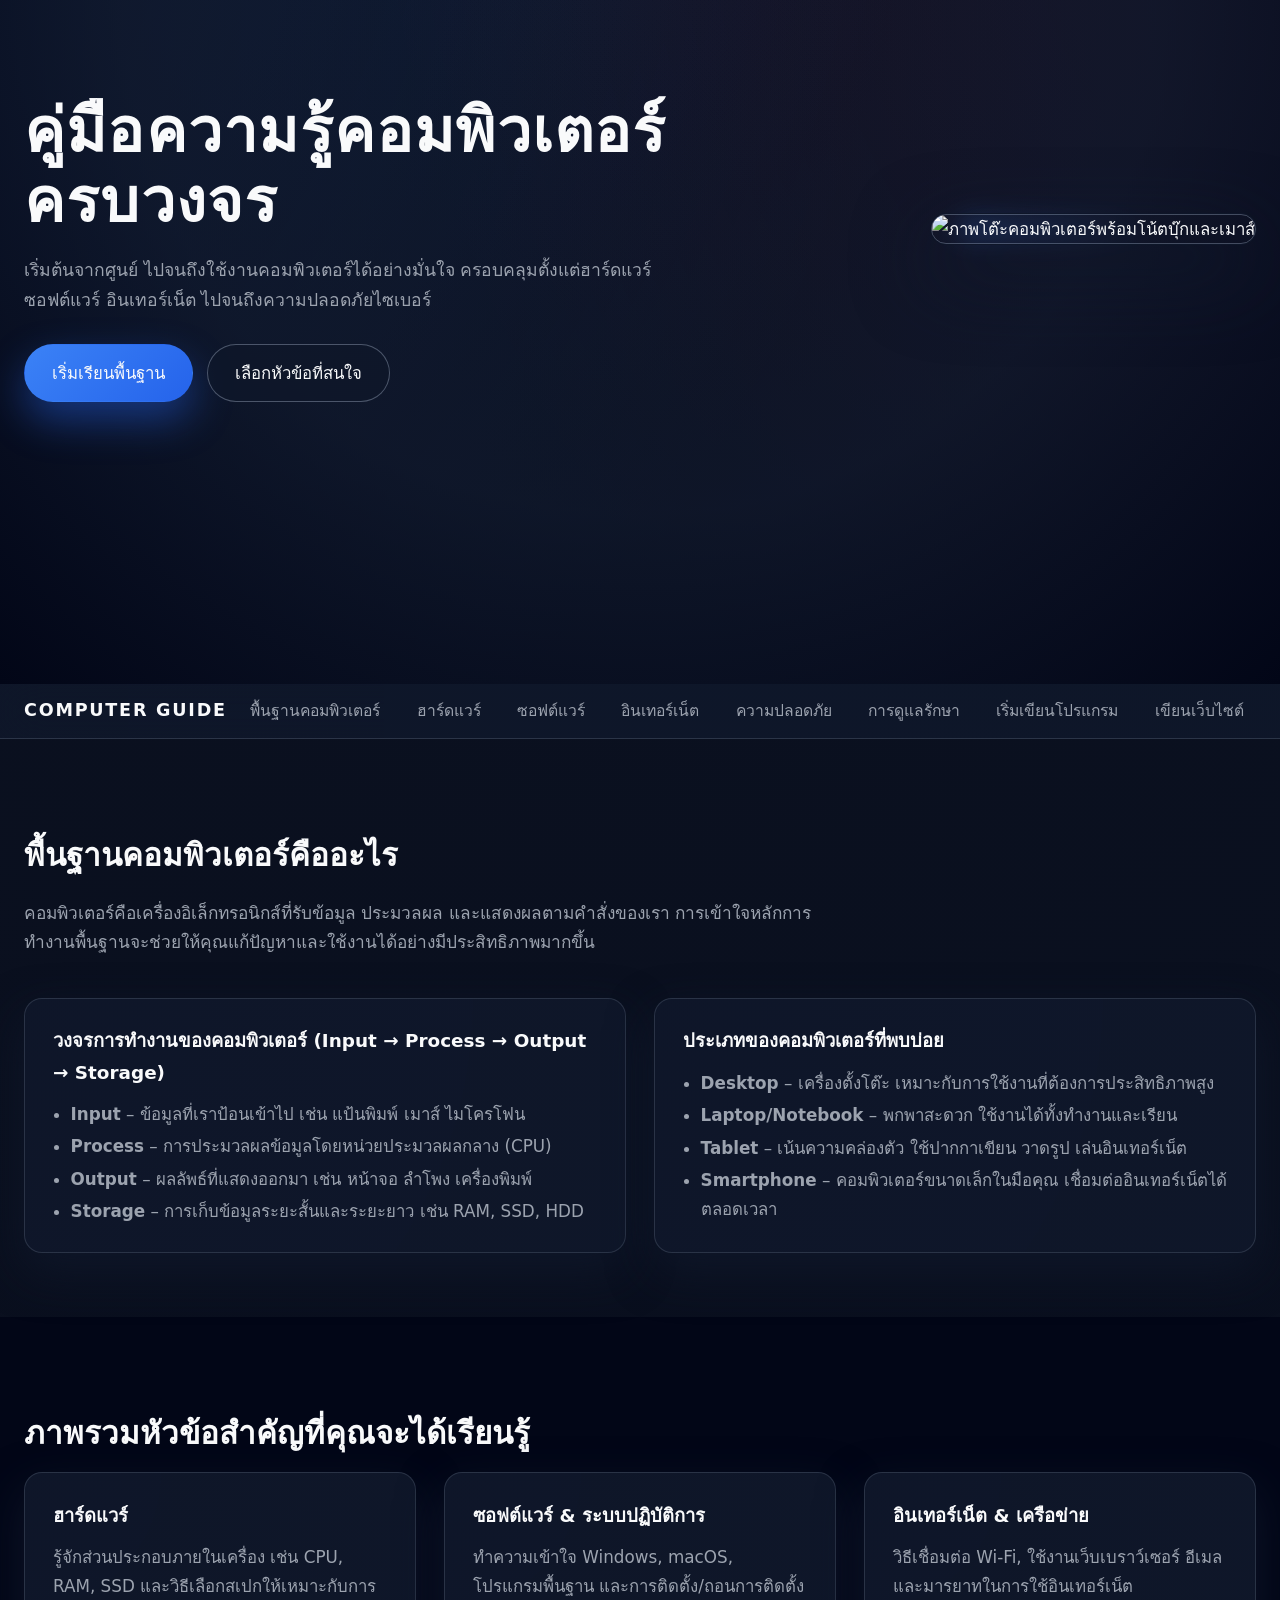
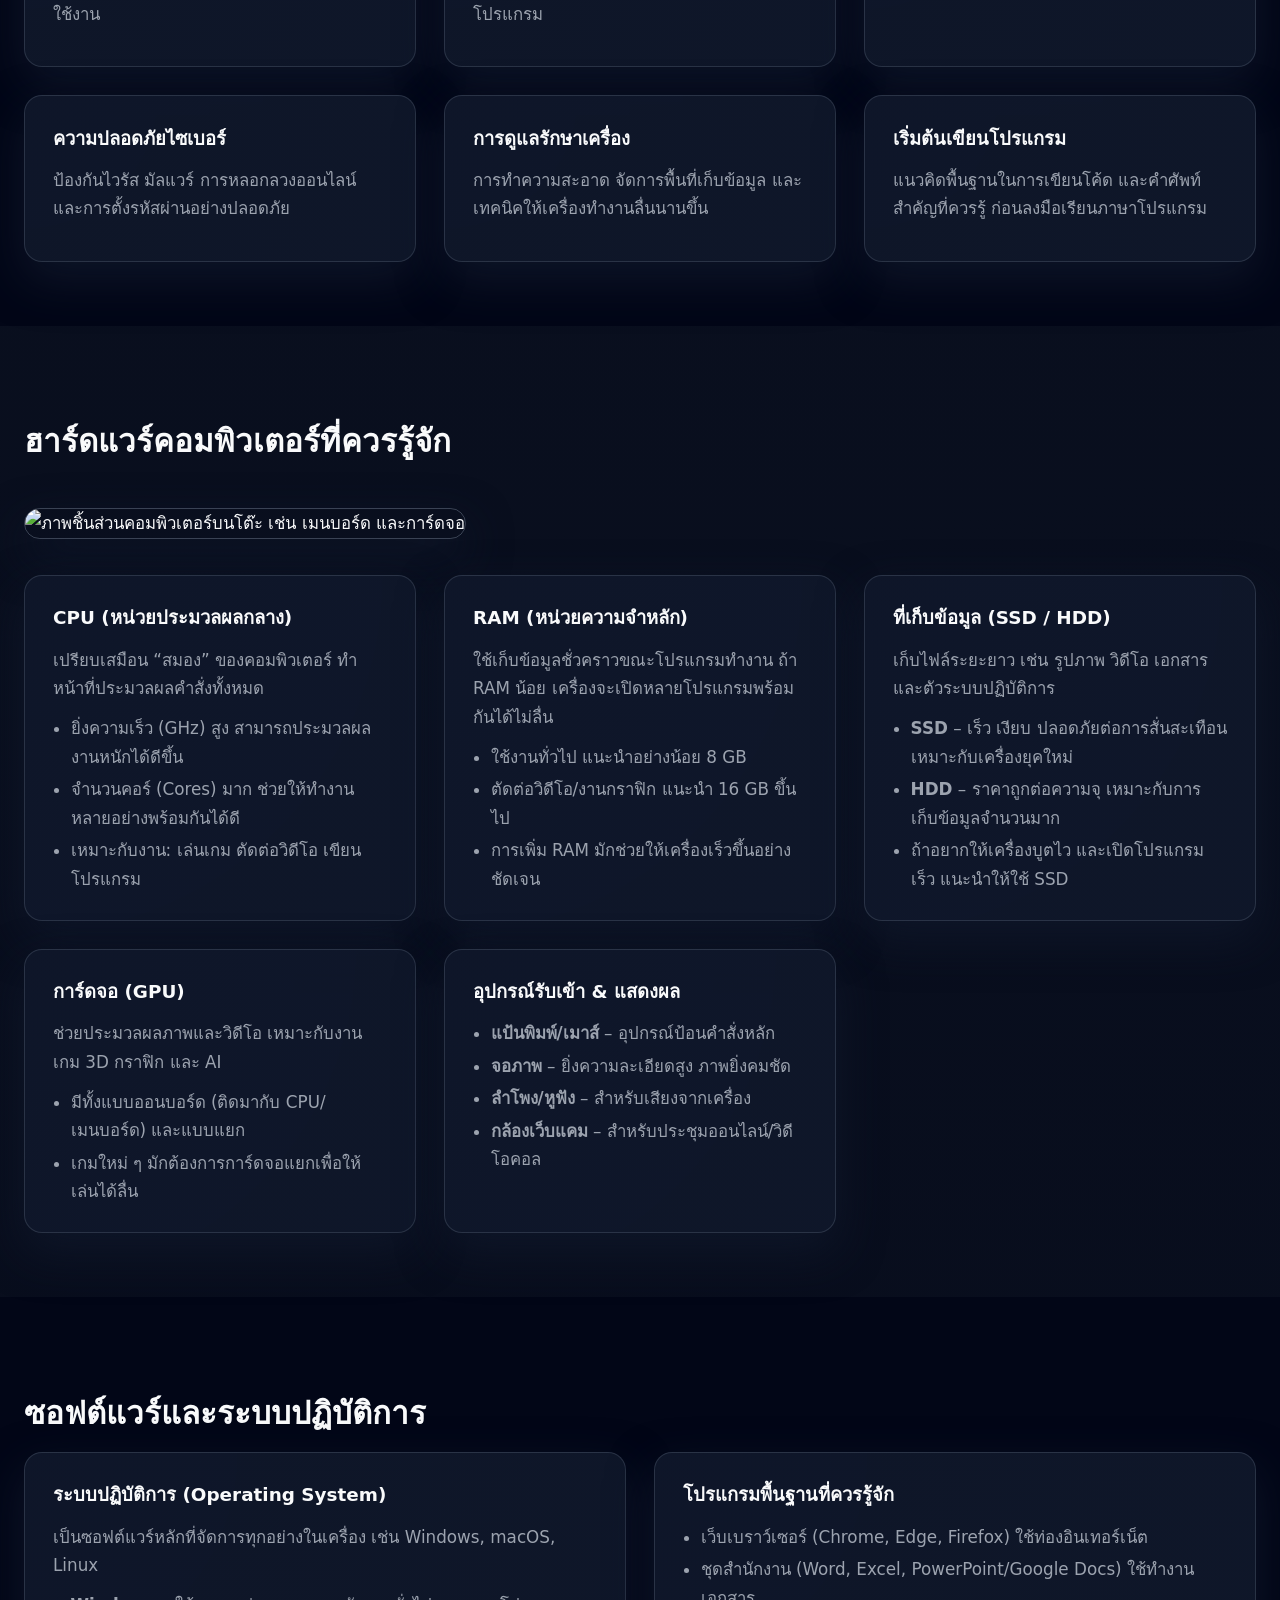
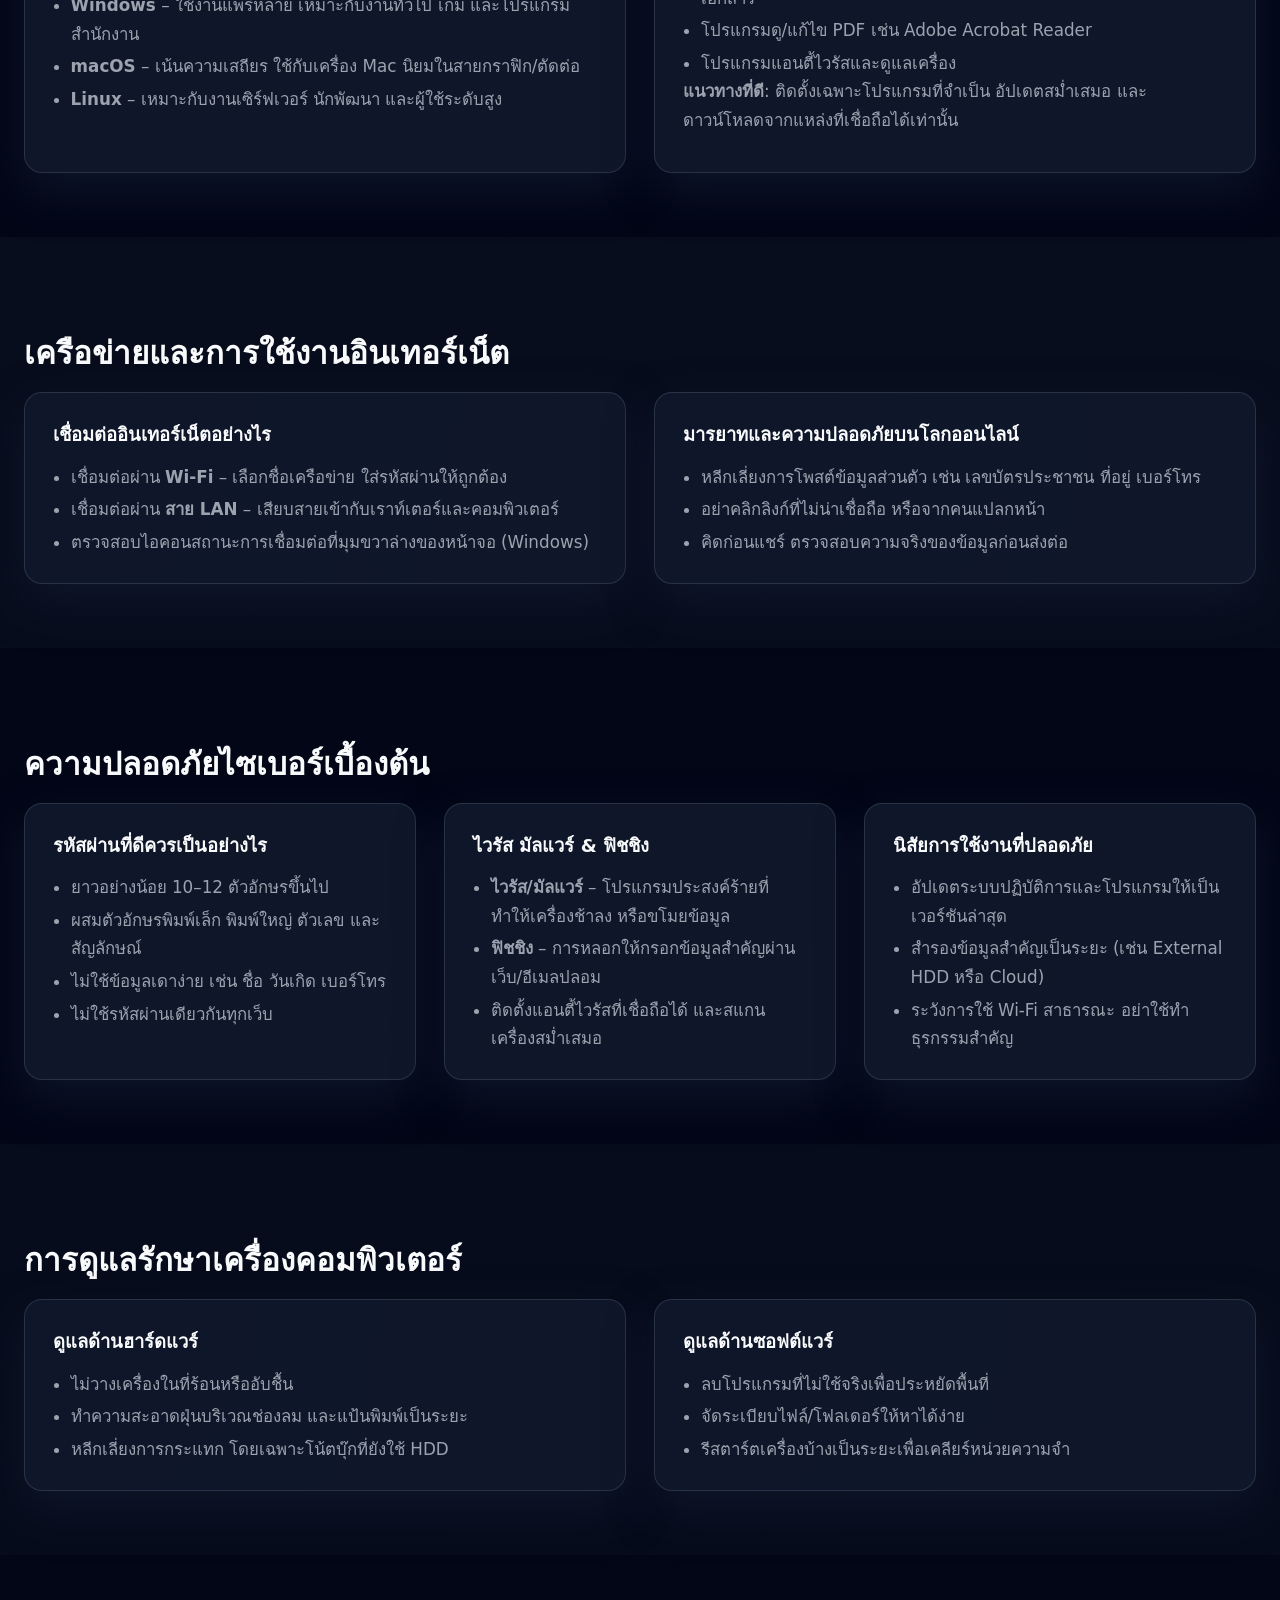
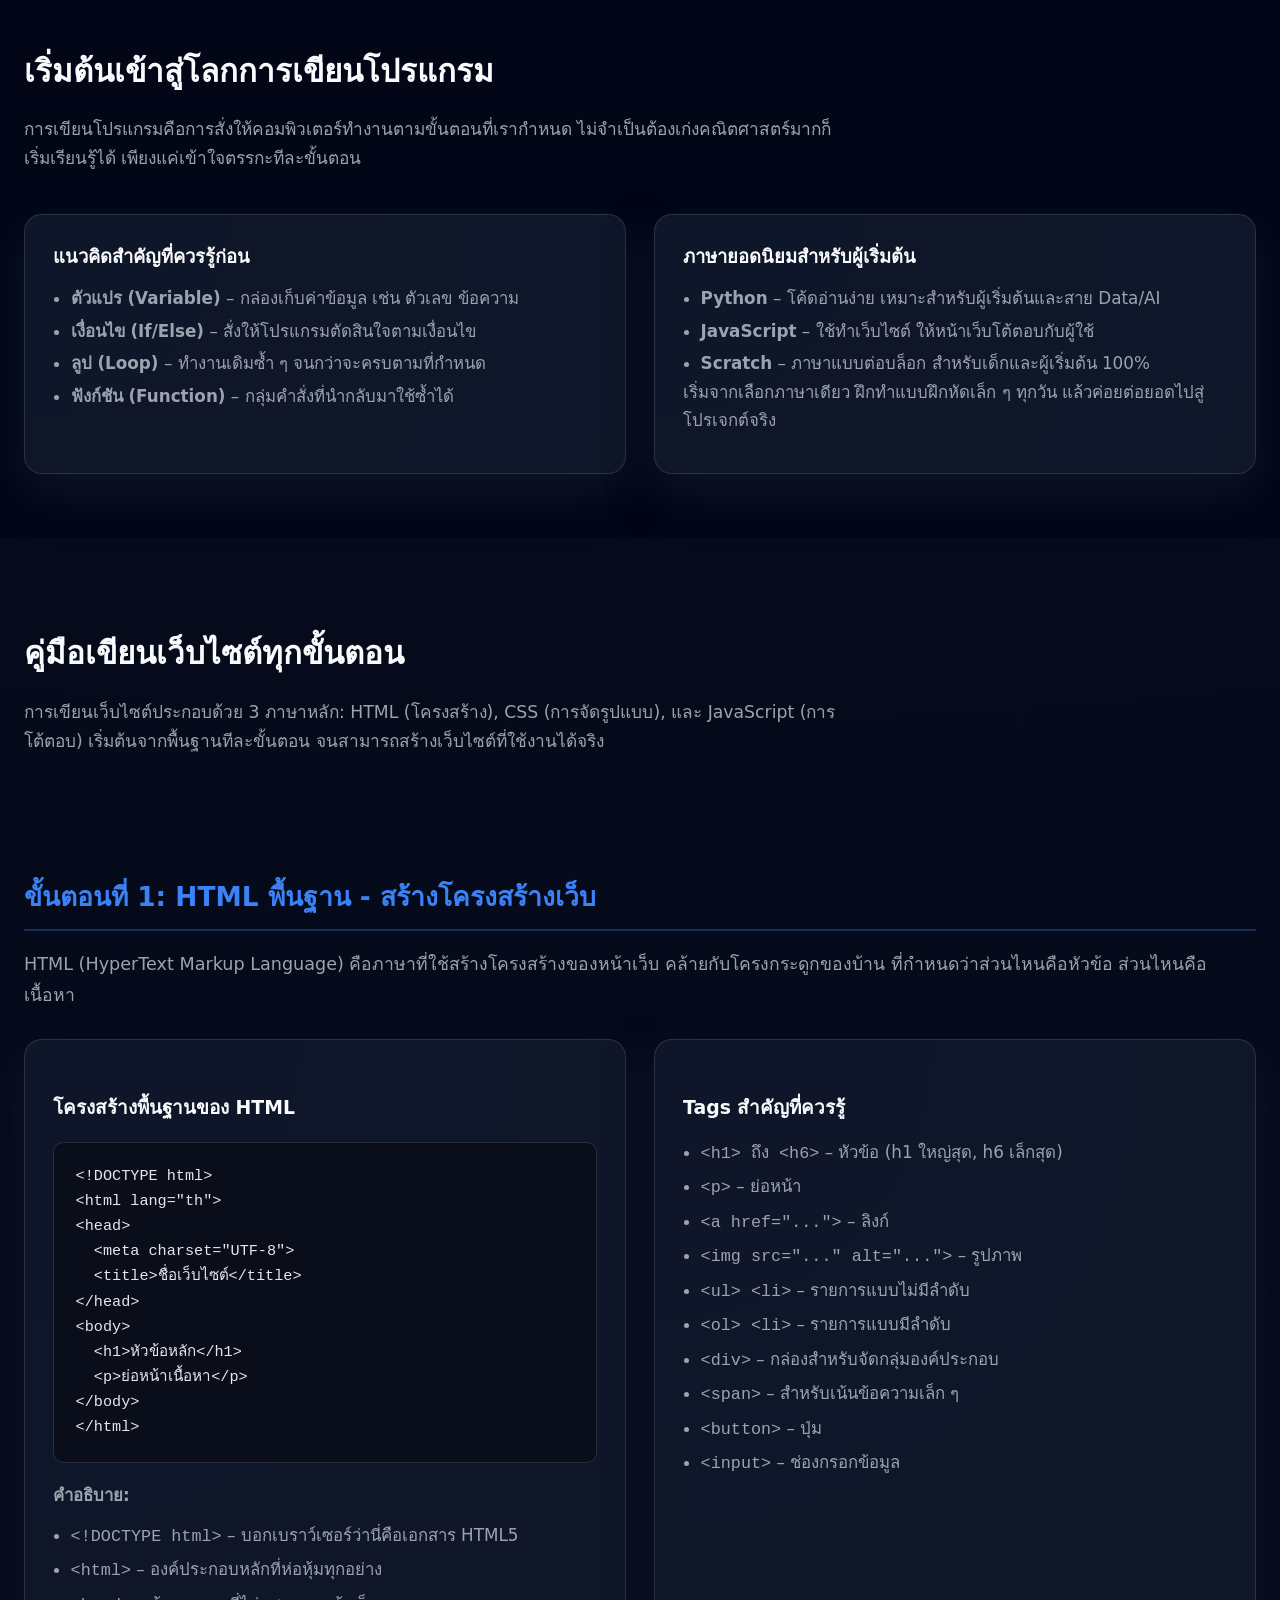
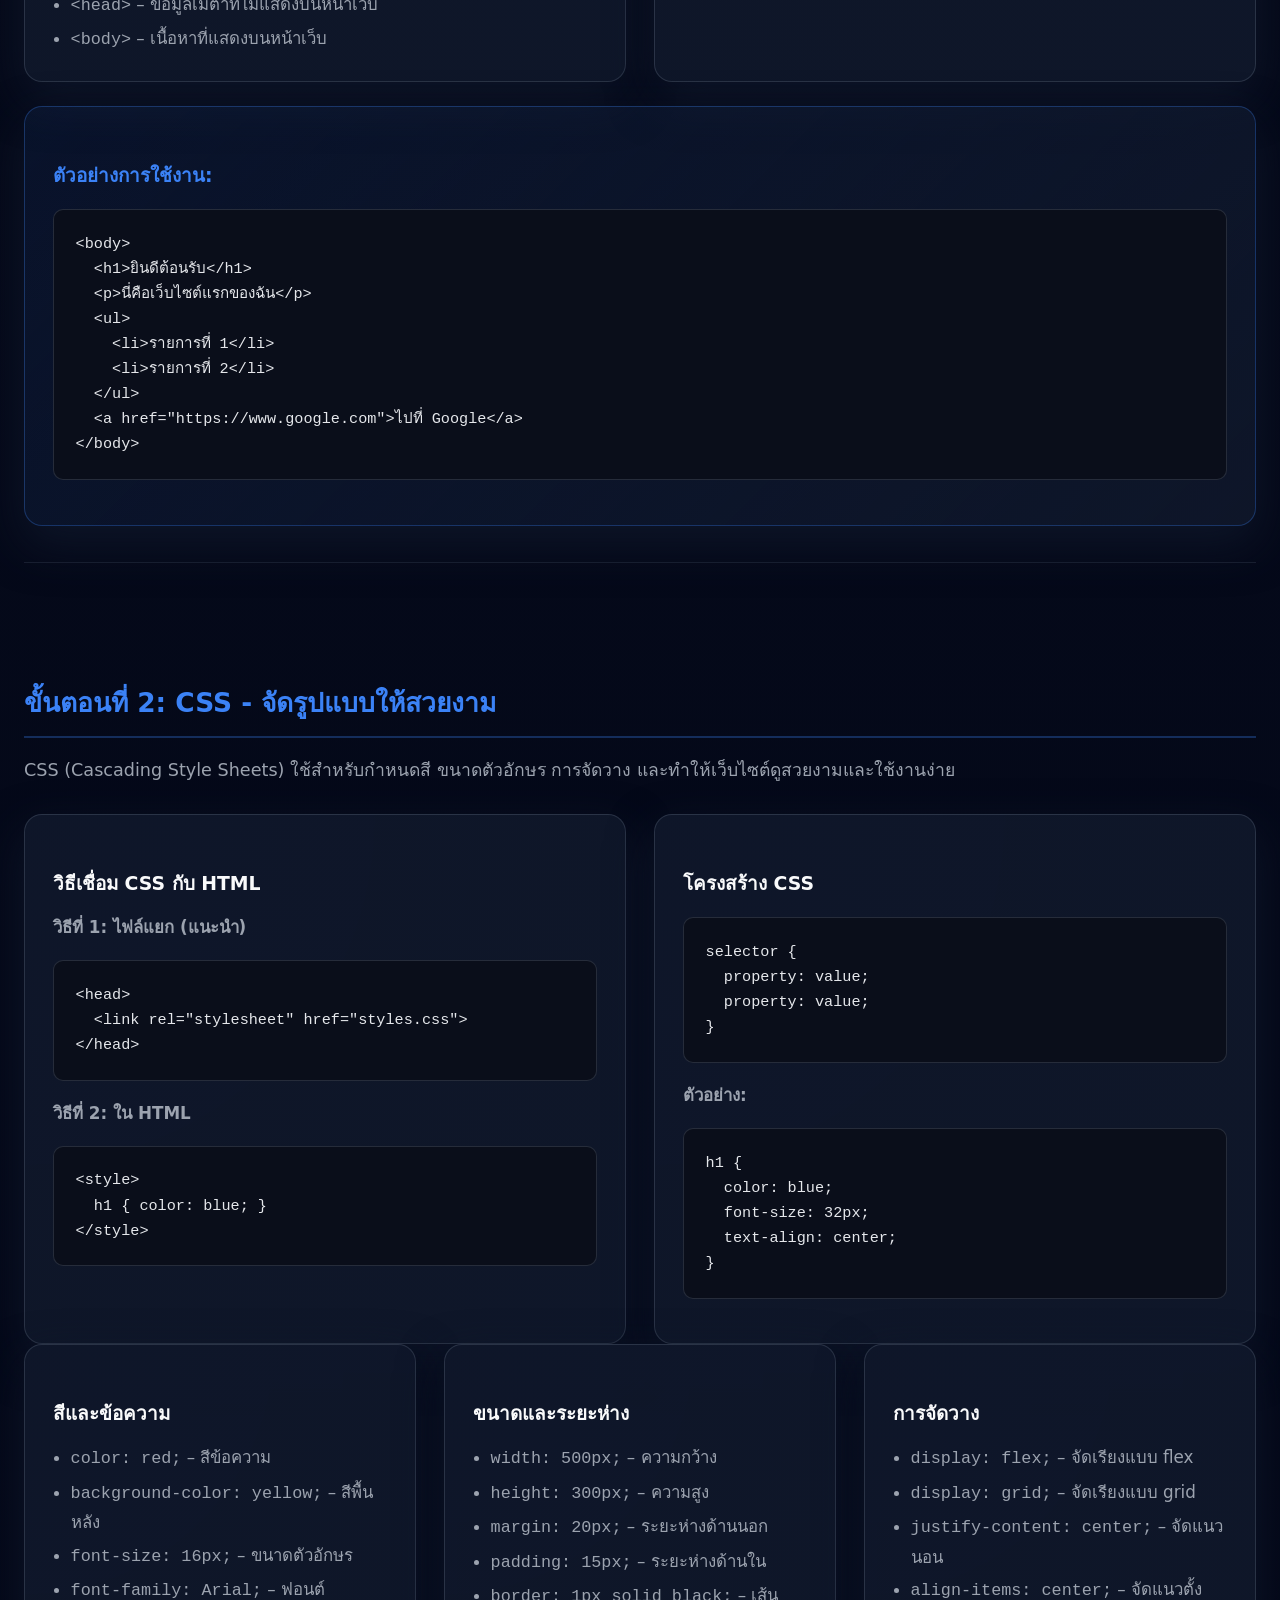
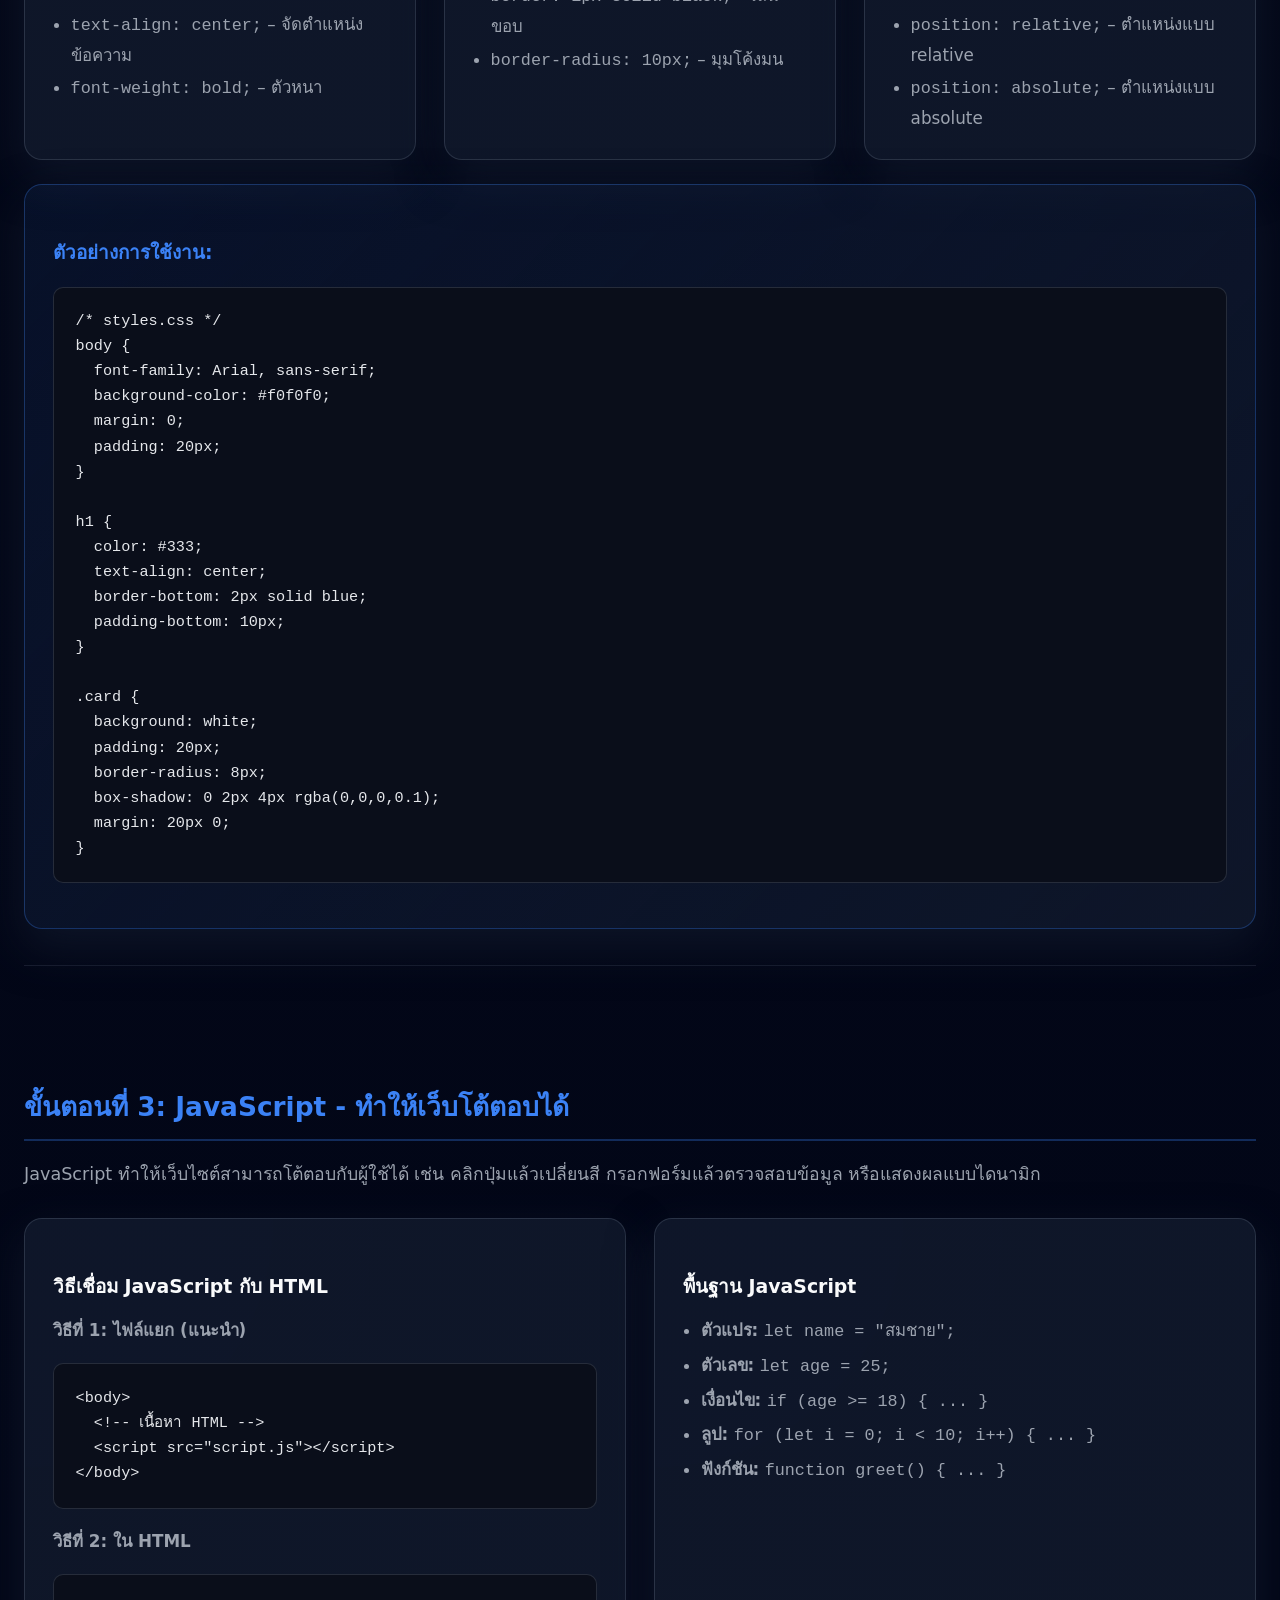
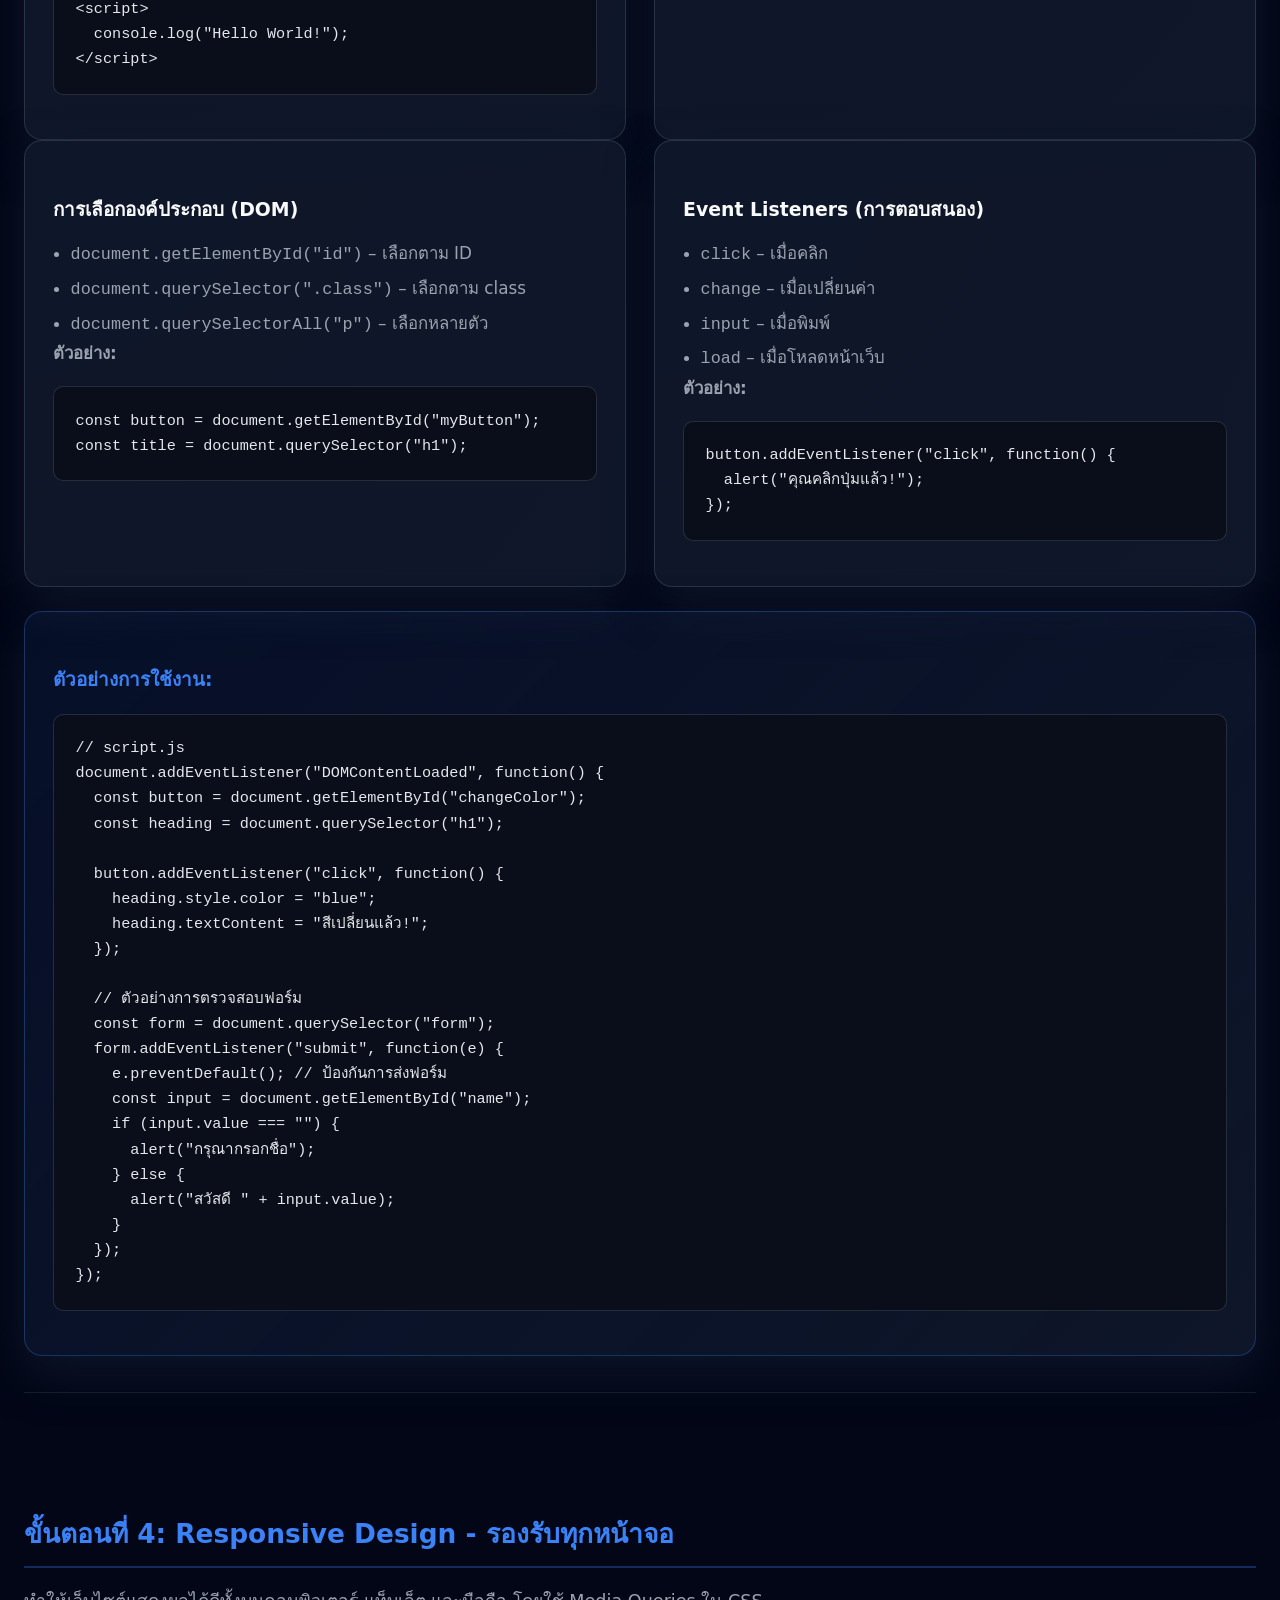
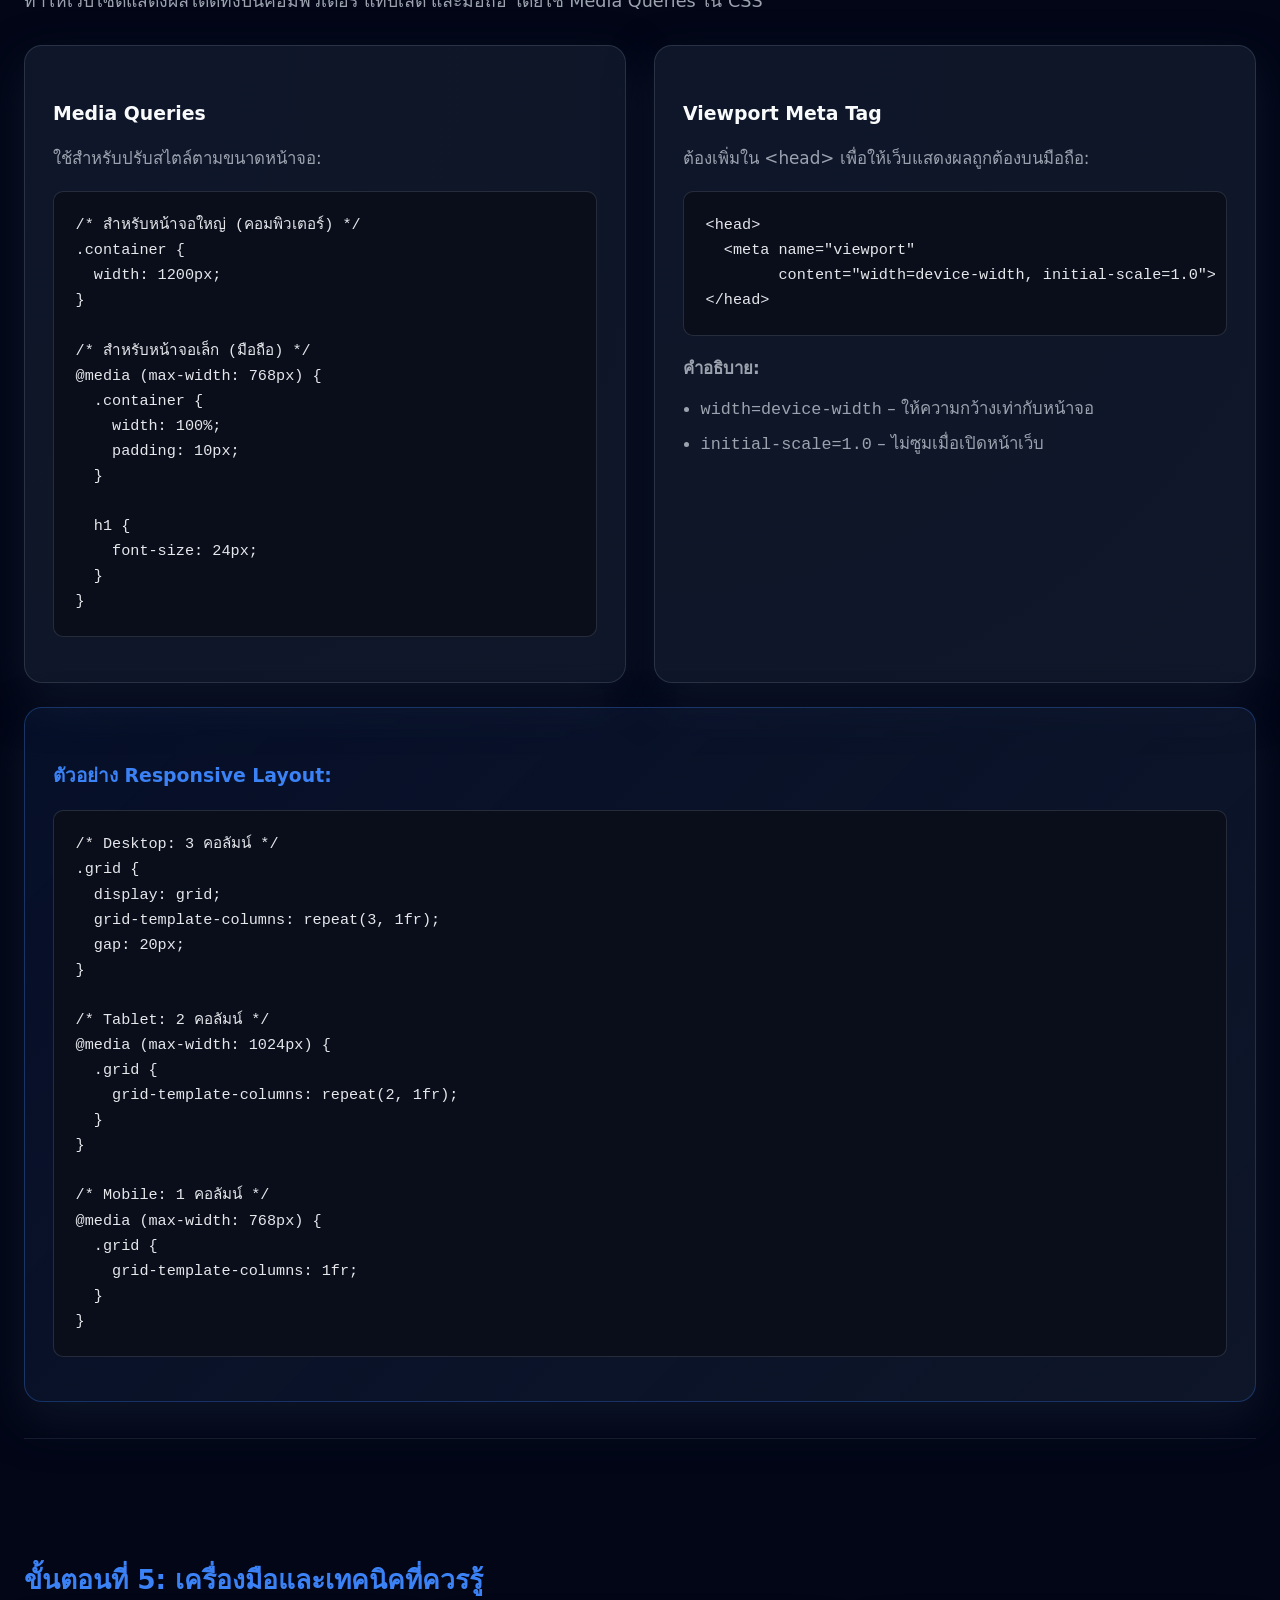
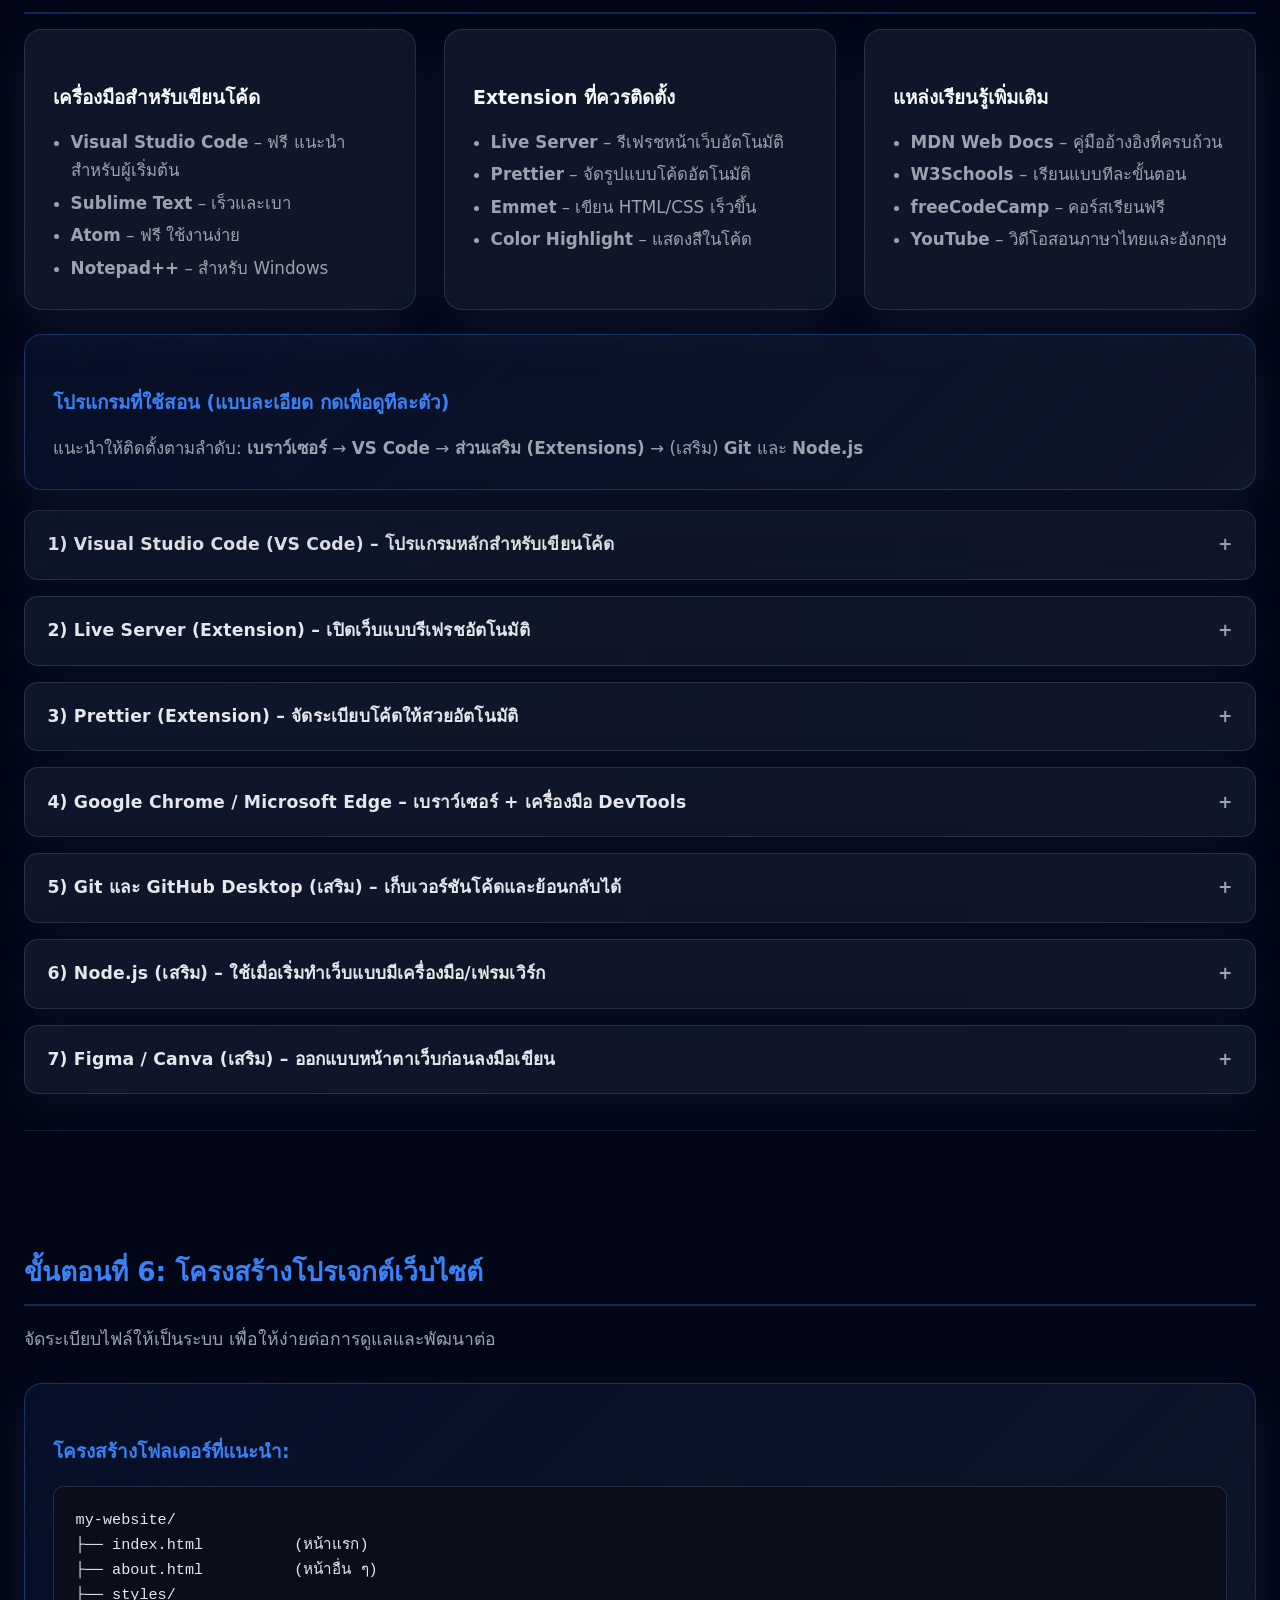
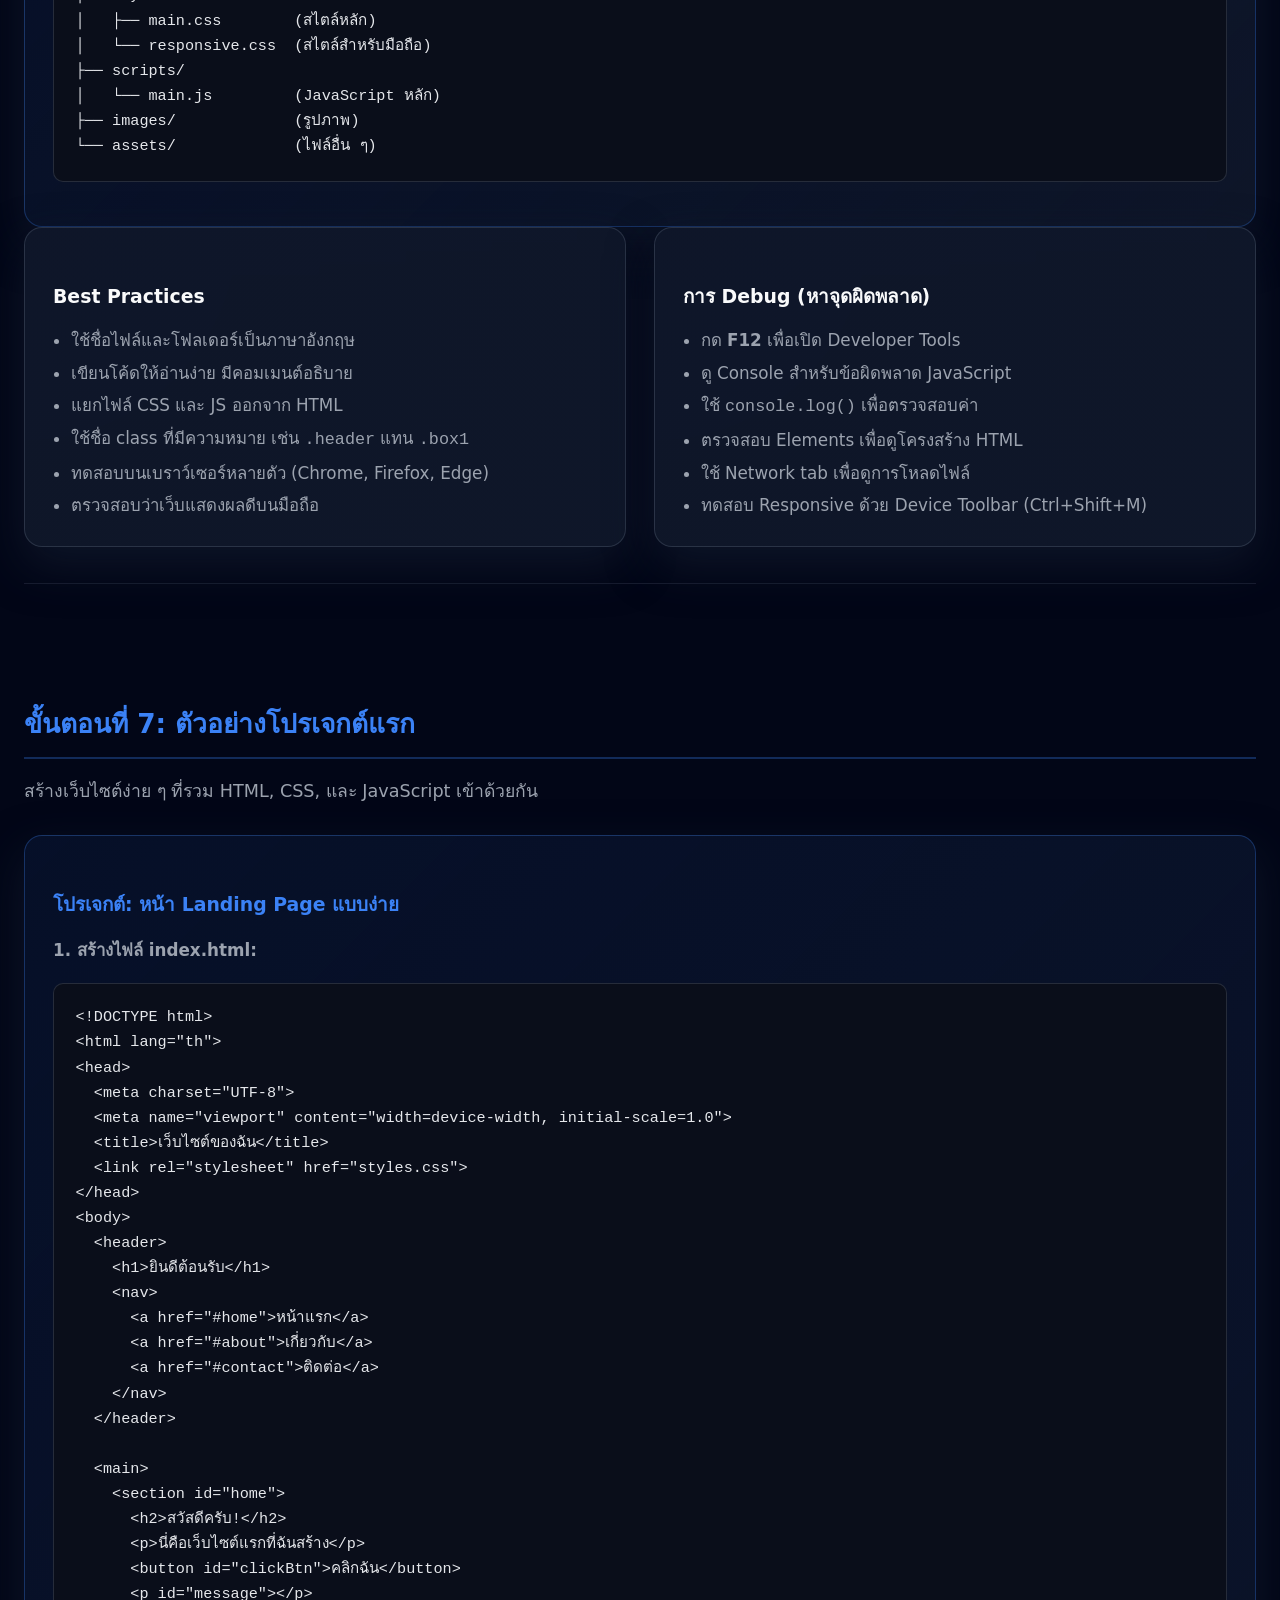
==== commit 5835b0fe: "Add files via upload" ====
--- a/index.html
+++ b/index.html
@@ -40,7 +40,6 @@
         <li><a href="#care">การดูแลรักษา</a></li>
         <li><a href="#coding">เริ่มเขียนโปรแกรม</a></li>
         <li><a href="#webdev">เขียนเว็บไซต์</a></li>
-        <li><a href="login.html">เข้าสู่ระบบ</a></li>
       </ul>
     </div>
   </nav>
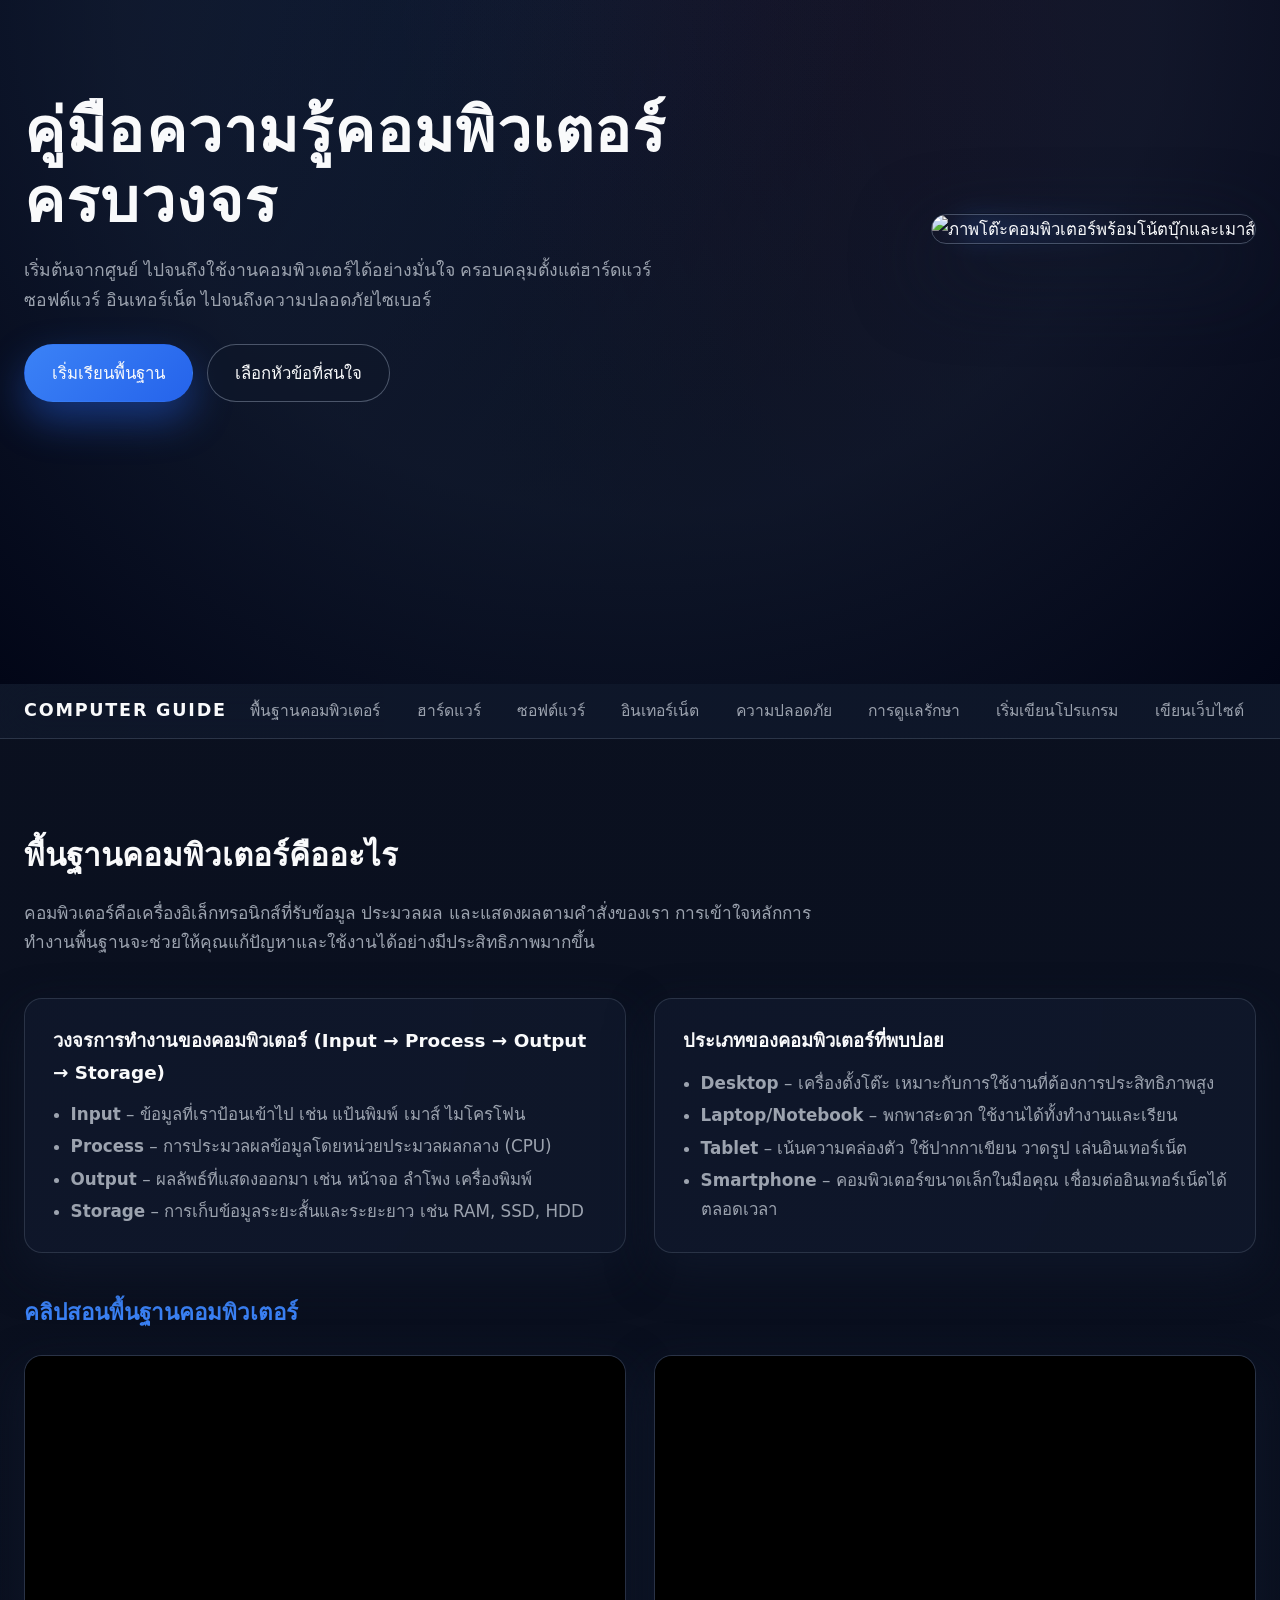
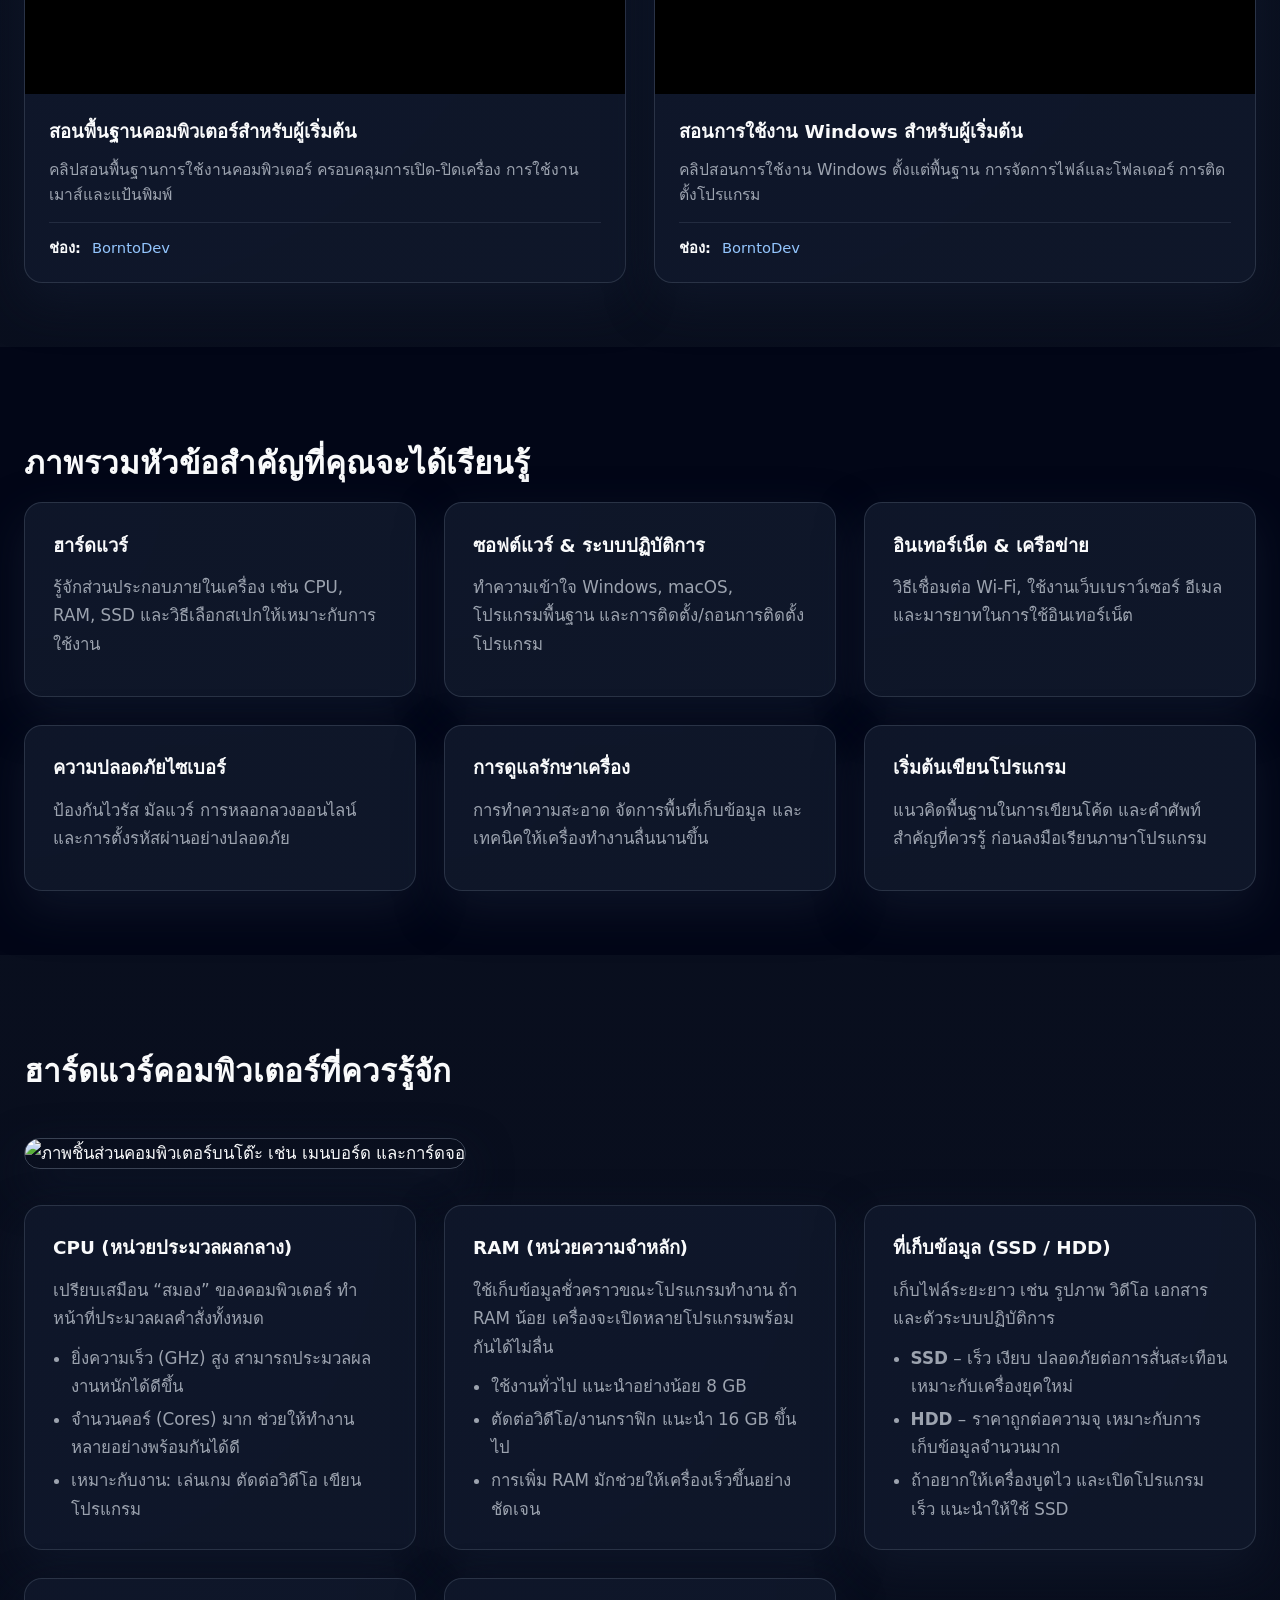
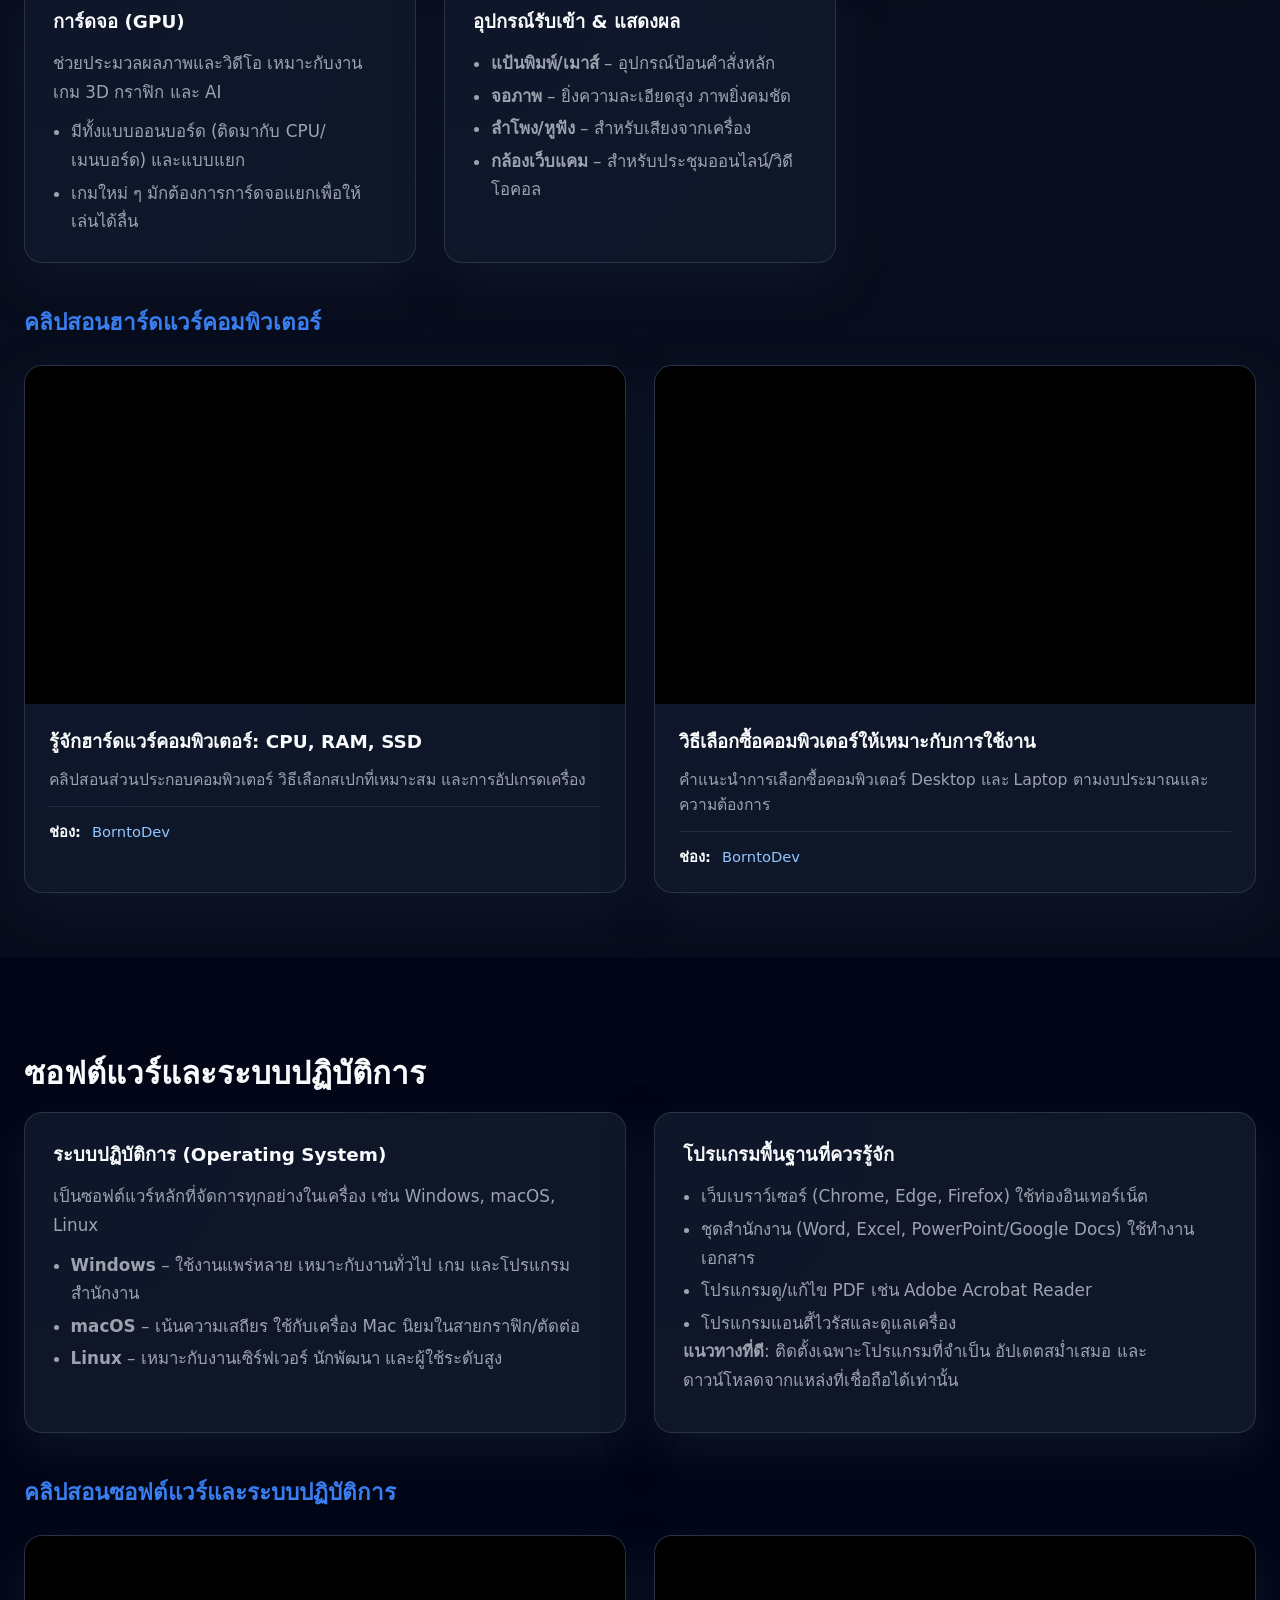
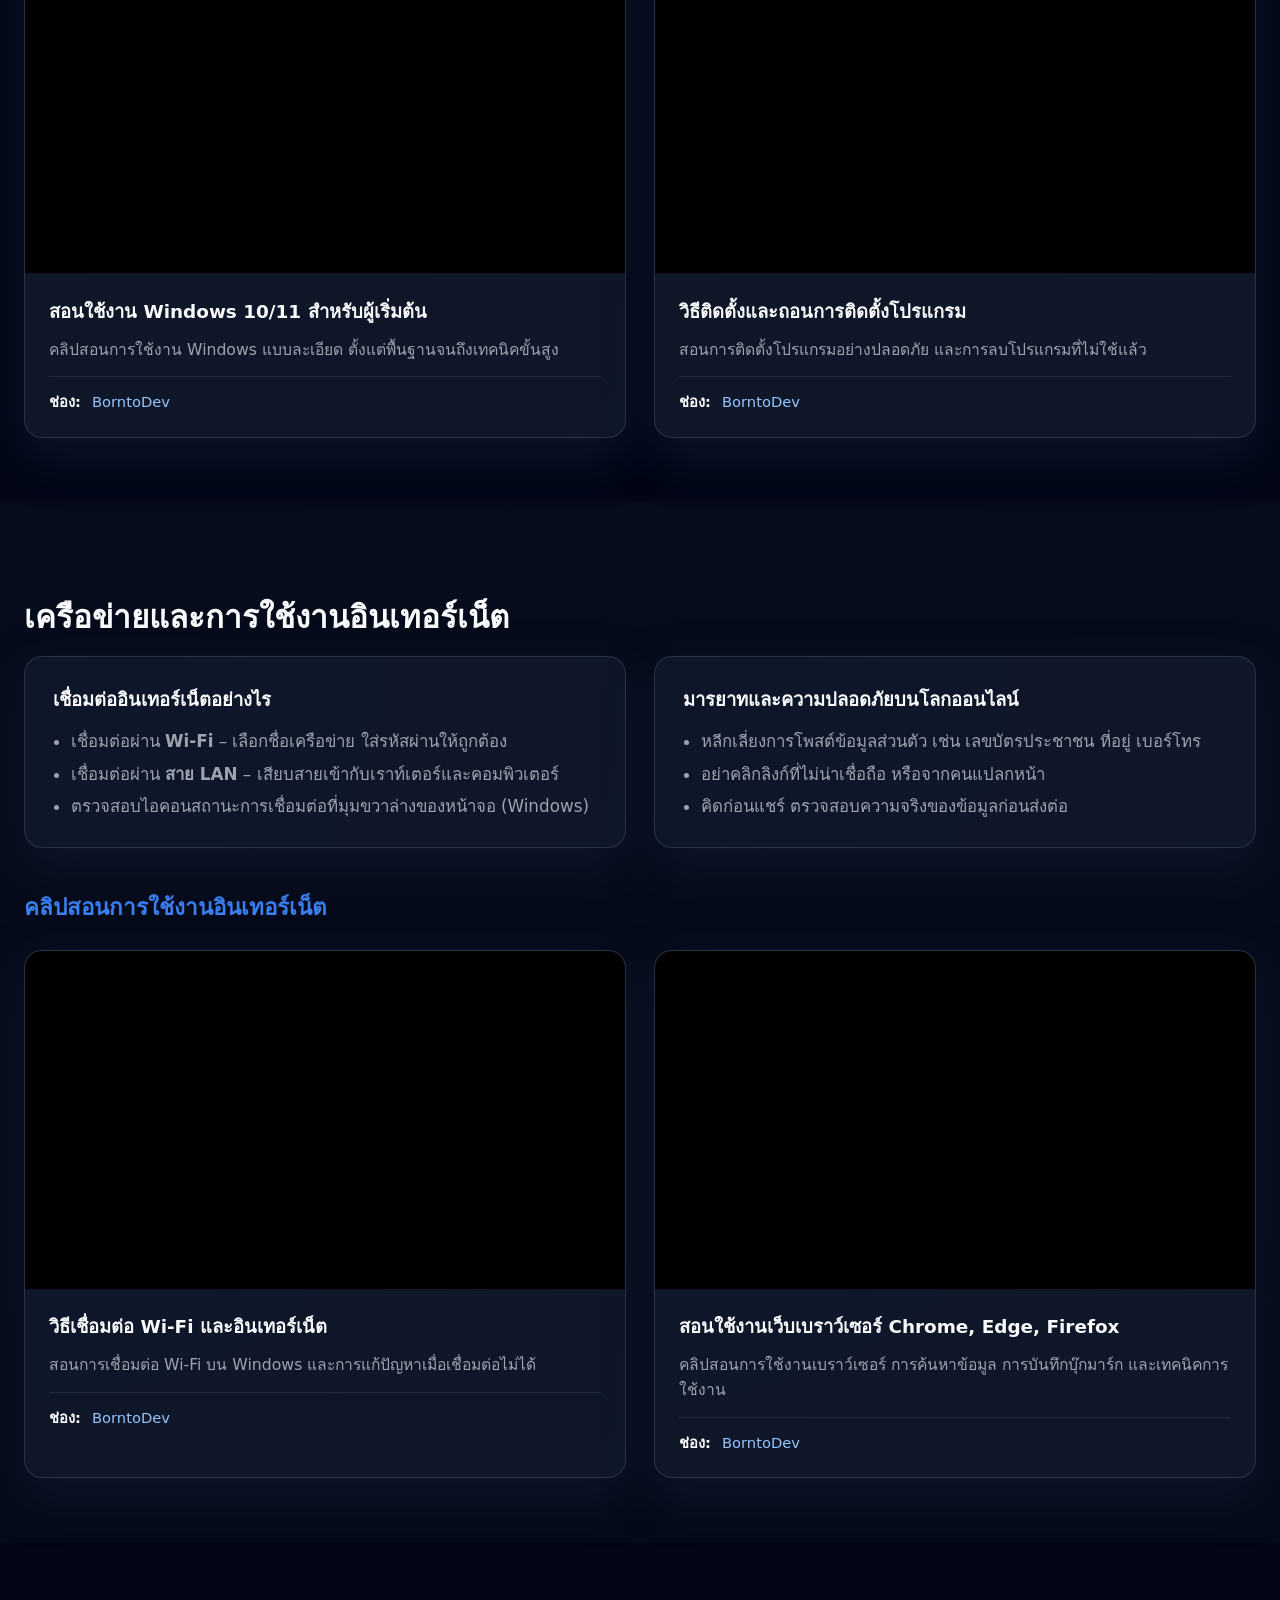
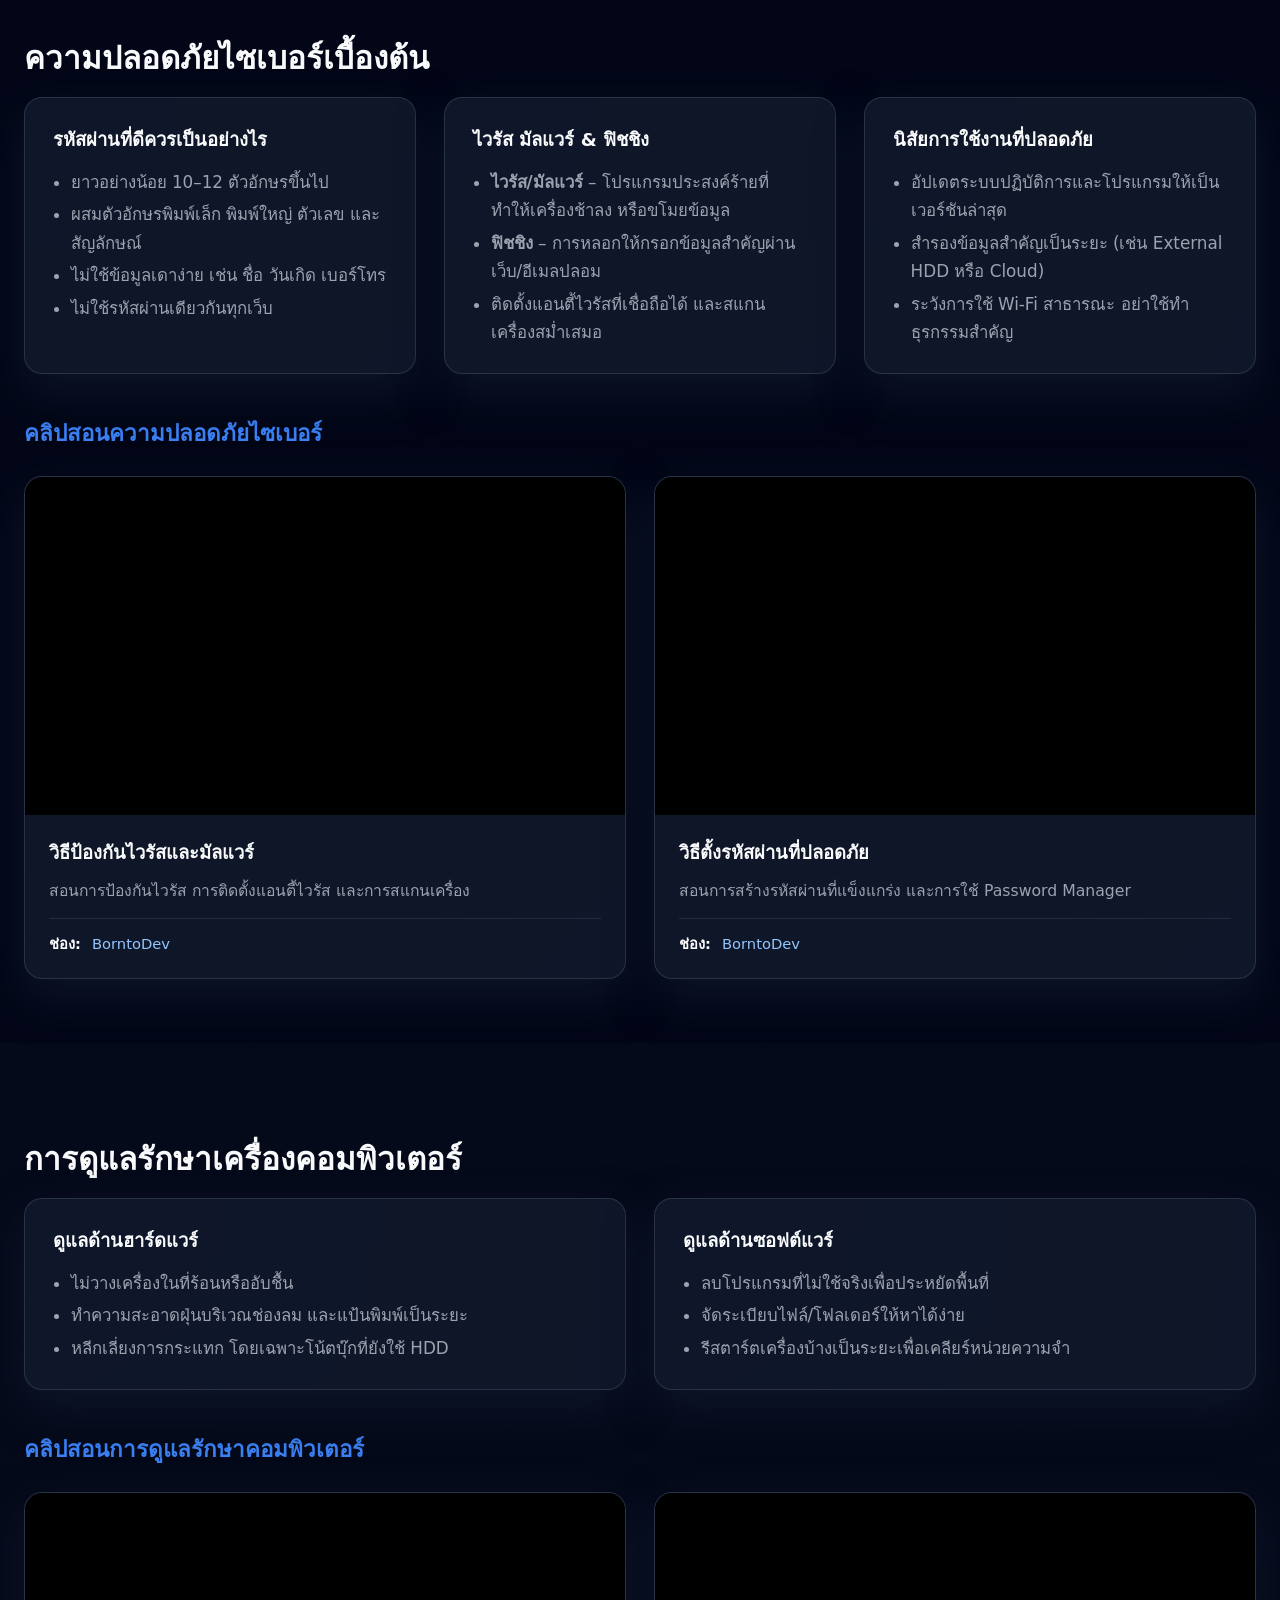
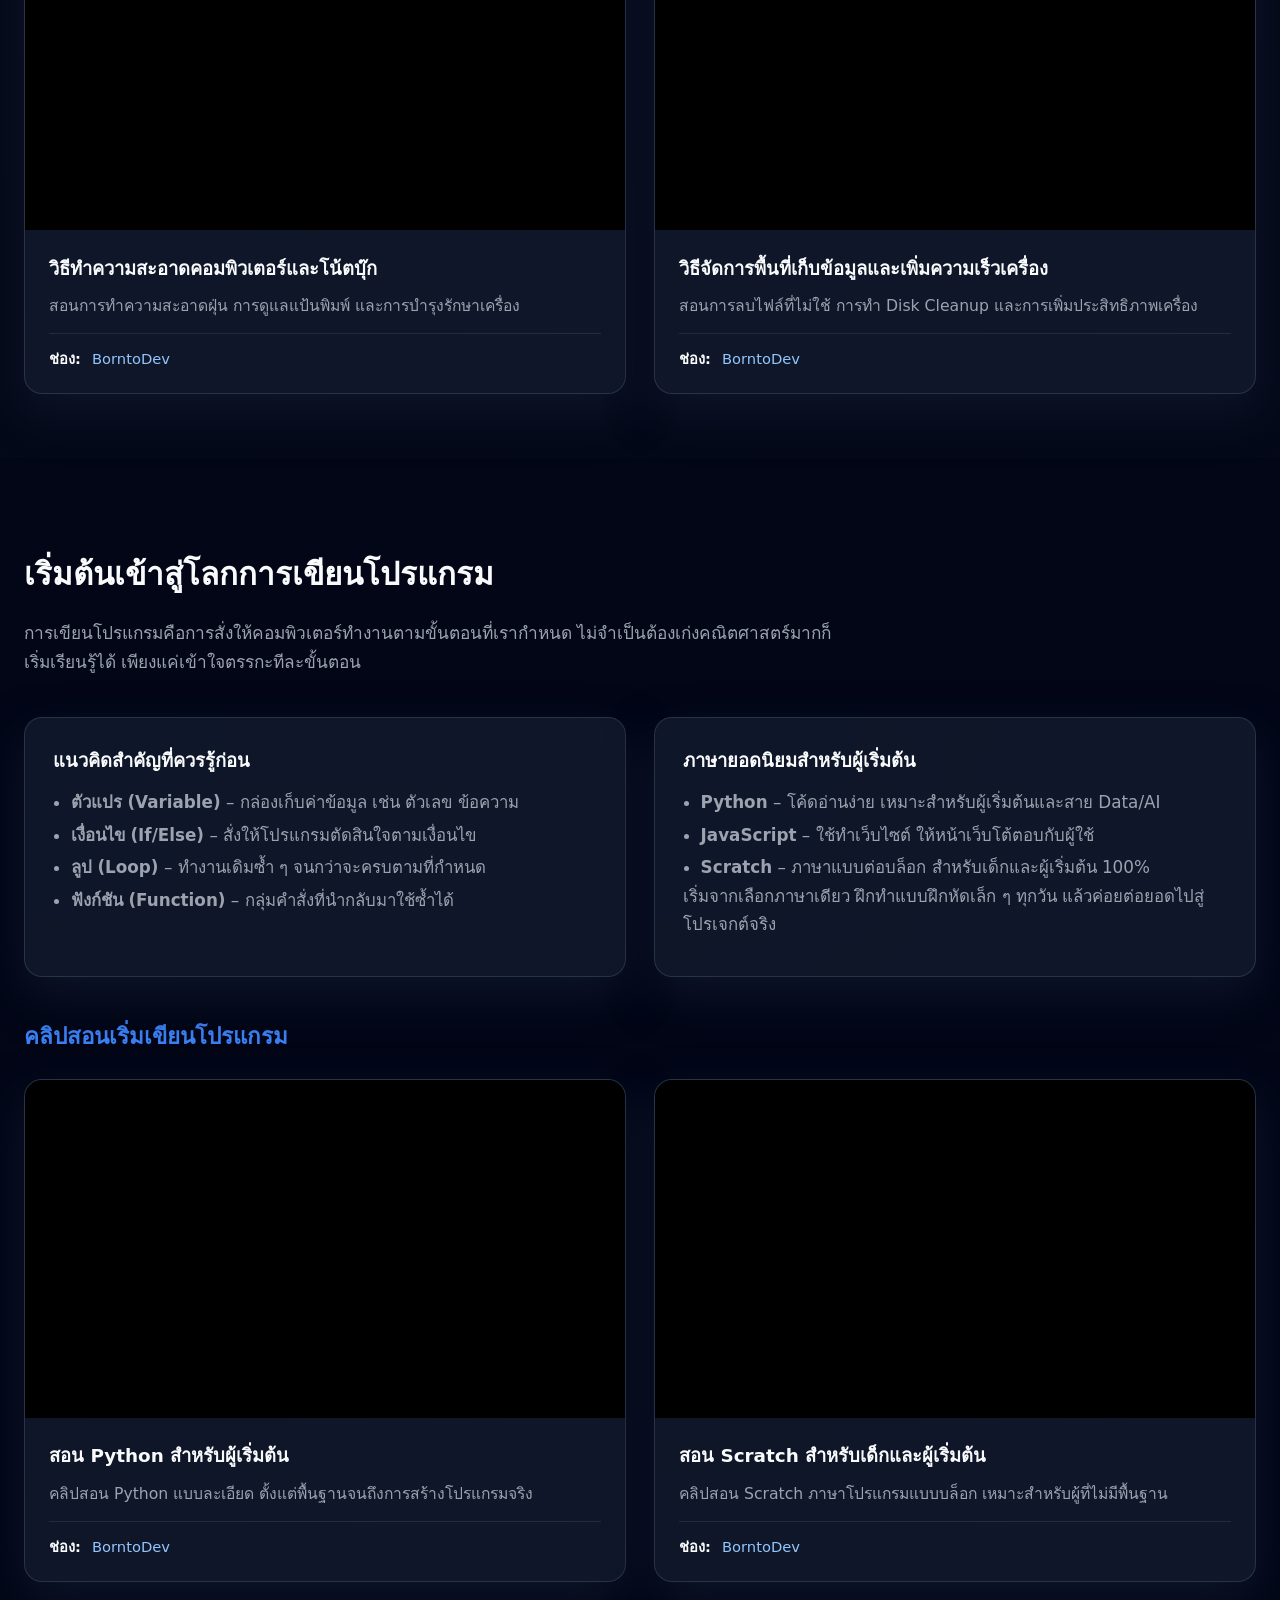
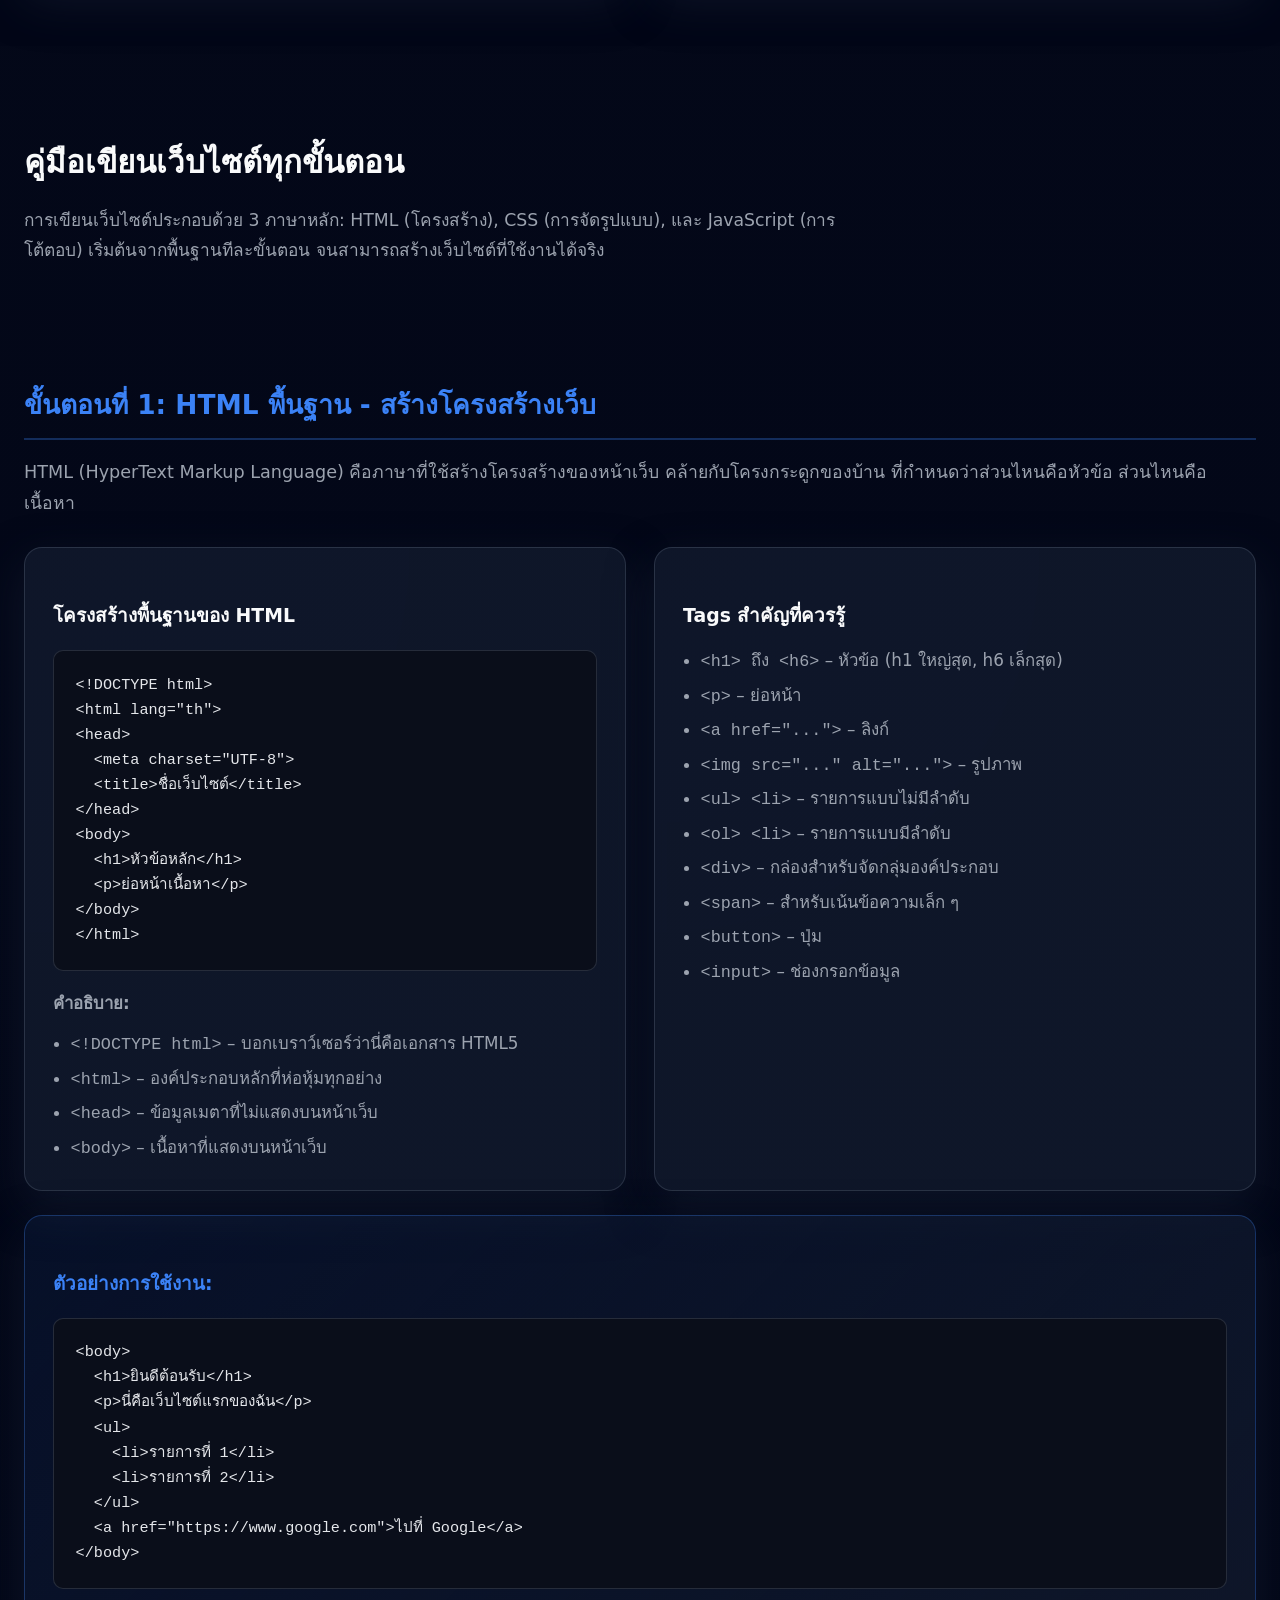
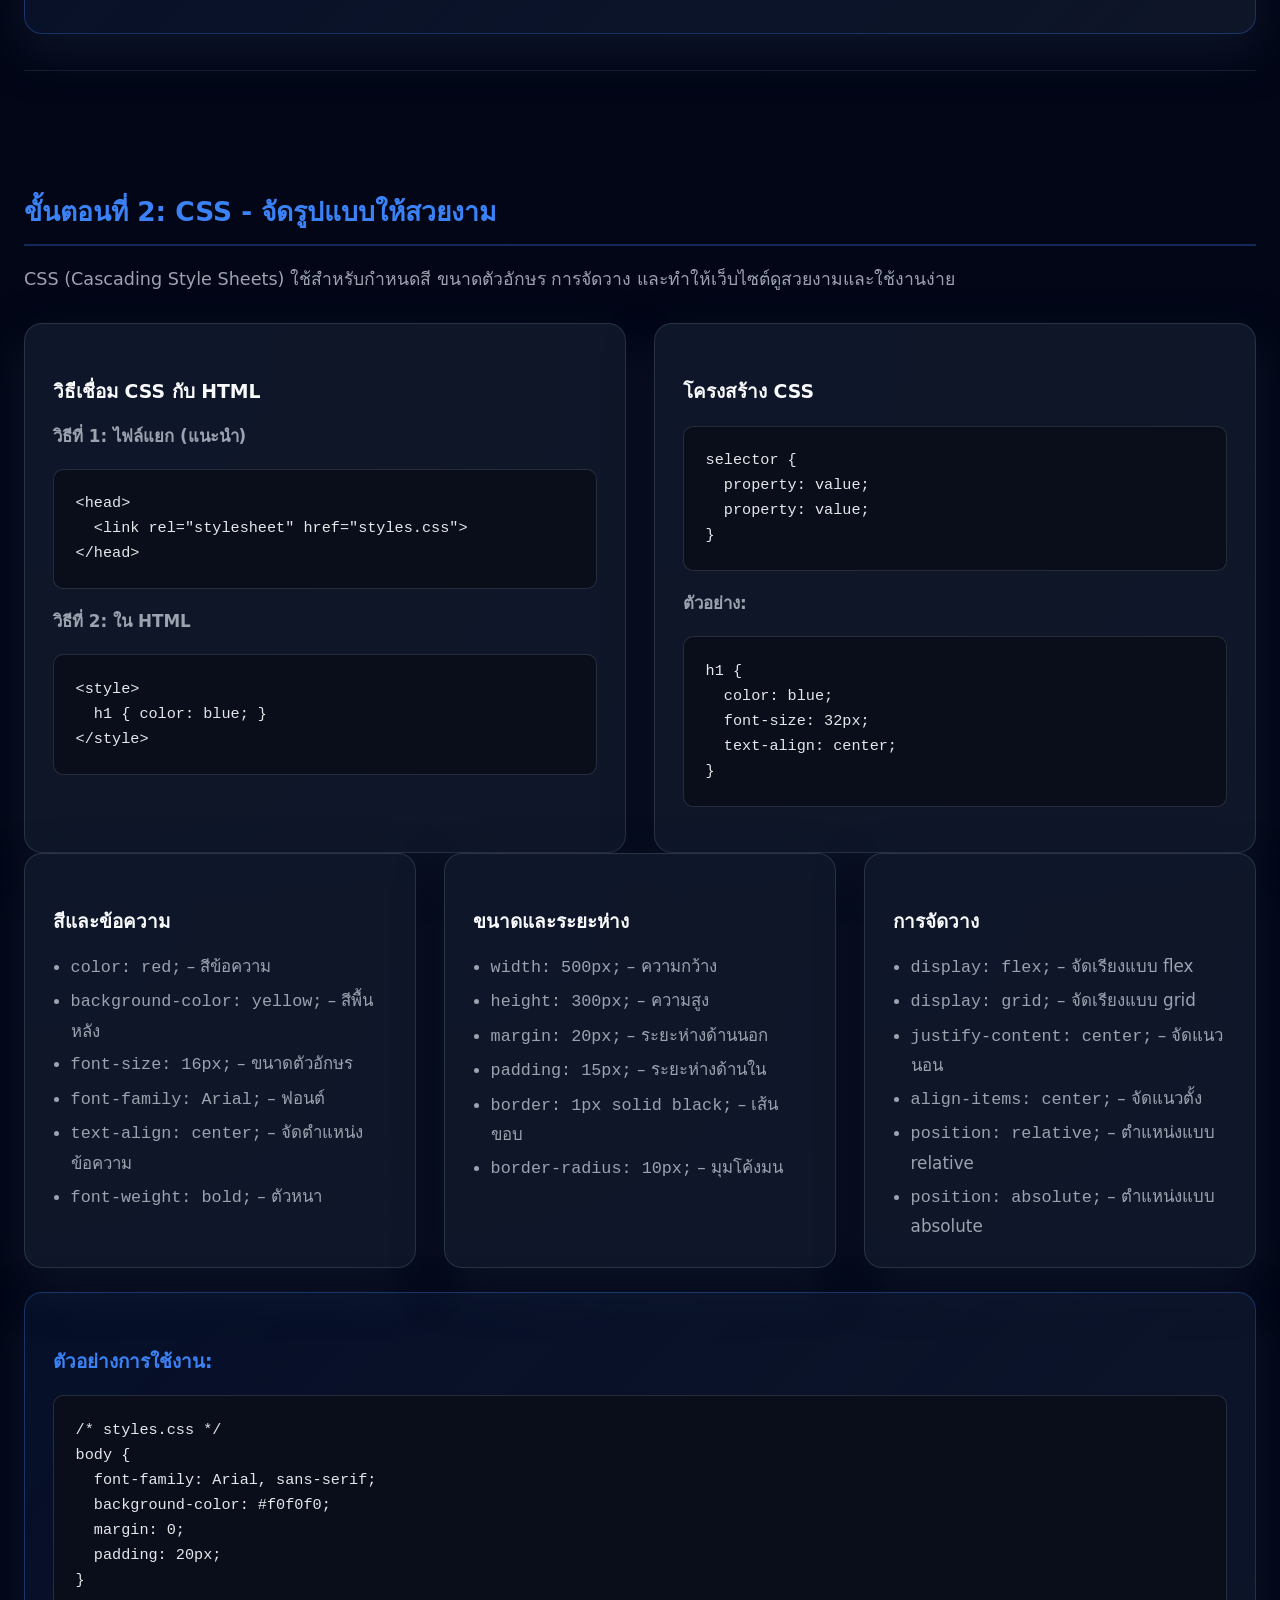
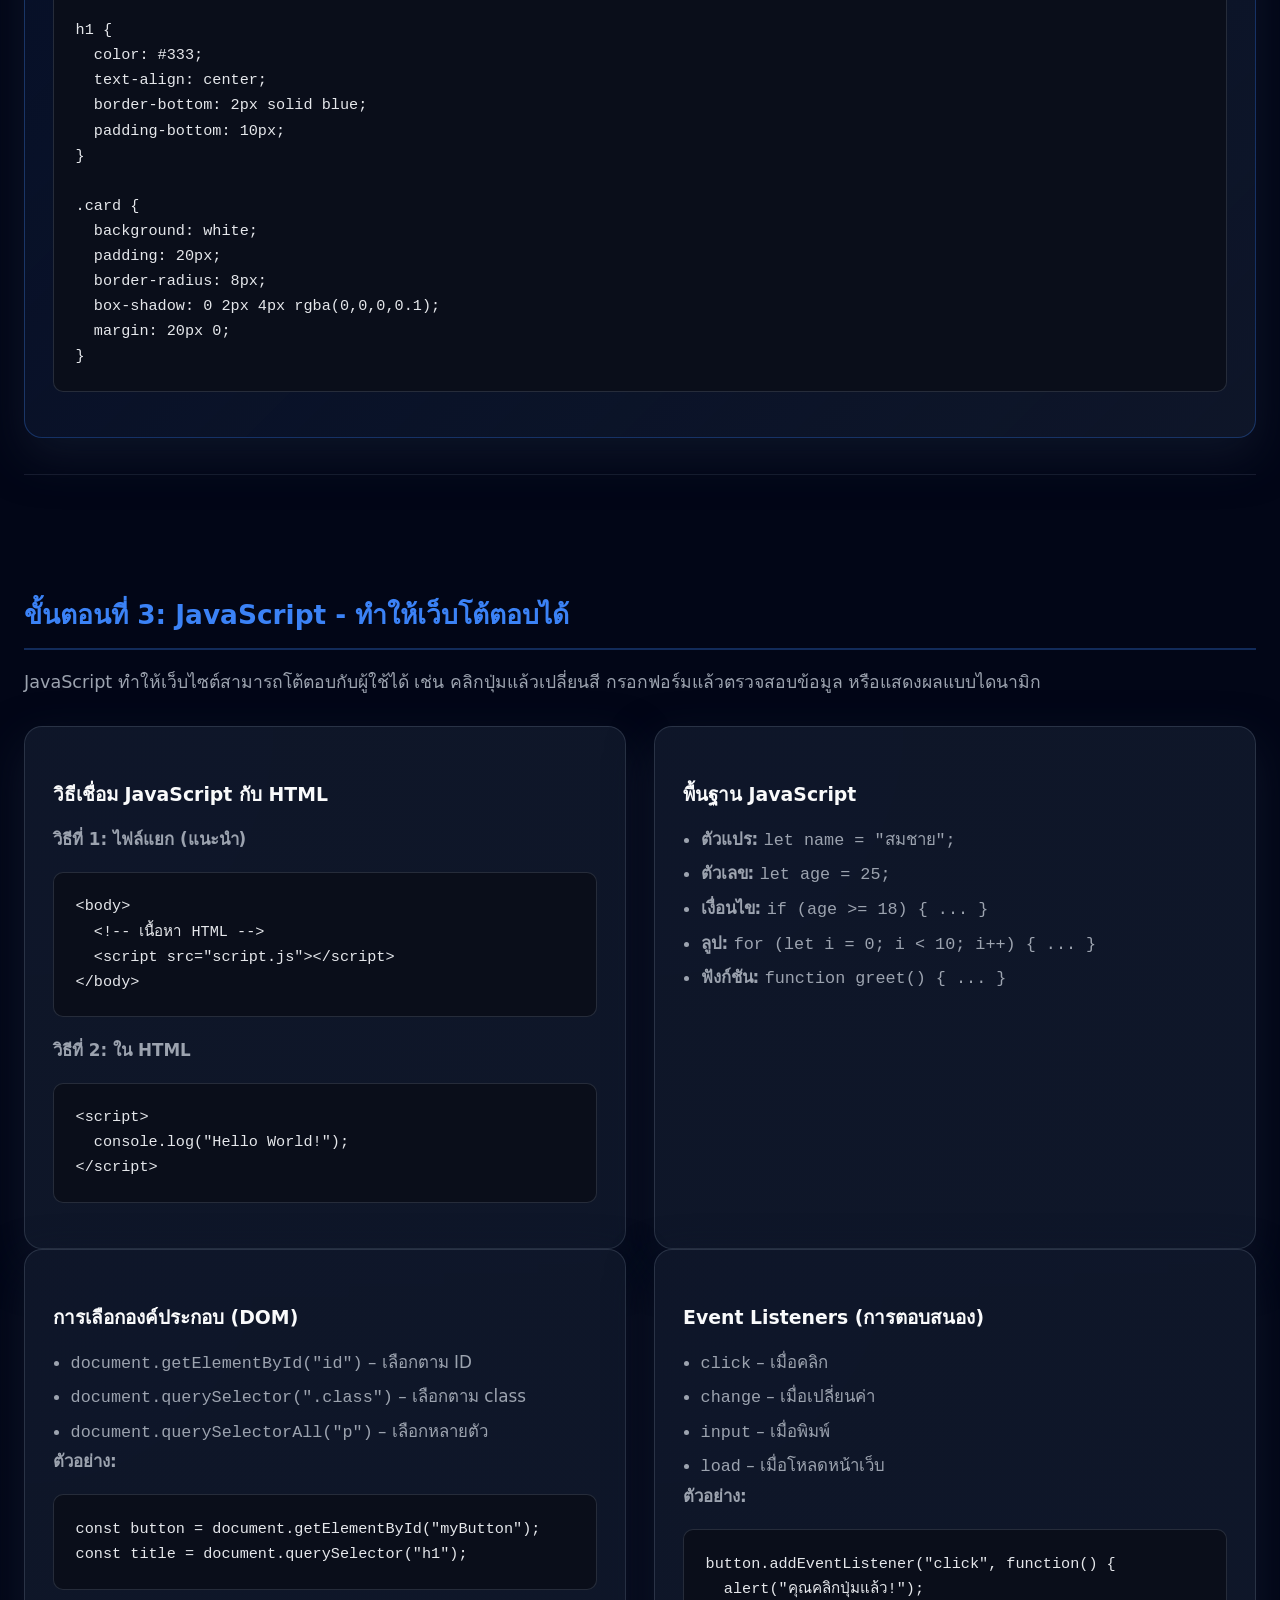
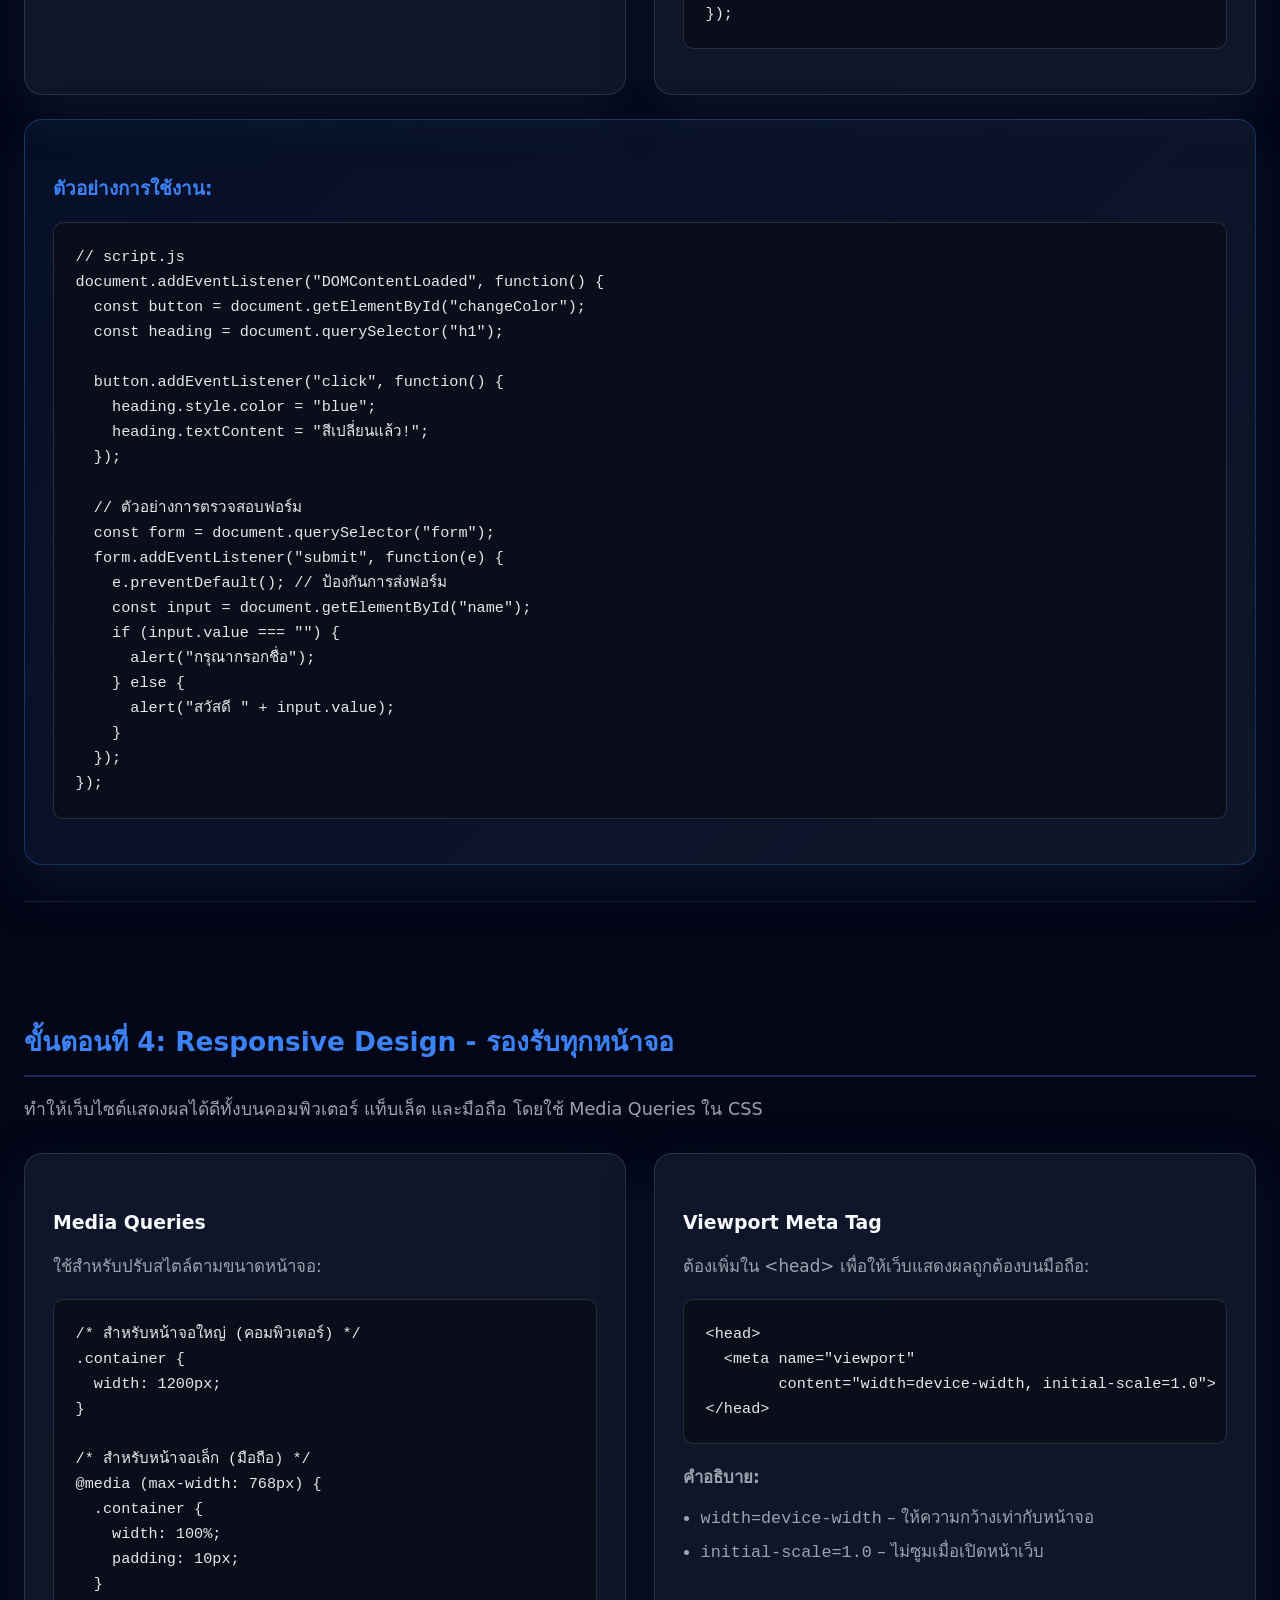
==== commit 15fe33b9: "Add files via upload" ====
--- a/index.html
+++ b/index.html
@@ -72,6 +72,33 @@
             </ul>
           </article>
         </div>
+
+        <!-- คลิปสอนพื้นฐานคอมพิวเตอร์ -->
+        <div class="videos-section">
+          <h3 style="font-size: 1.4rem; margin: 2.5rem 0 1rem; color: var(--accent);">คลิปสอนพื้นฐานคอมพิวเตอร์</h3>
+          <div class="videos-grid">
+            <article class="video-card">
+              <div class="video-wrapper">
+                <iframe src="https://www.youtube.com/embed/dQw4w9WgXcQ" title="สอนพื้นฐานคอมพิวเตอร์" frameborder="0" allow="accelerometer; autoplay; clipboard-write; encrypted-media; gyroscope; picture-in-picture" allowfullscreen></iframe>
+              </div>
+              <div class="video-info">
+                <h4>สอนพื้นฐานคอมพิวเตอร์สำหรับผู้เริ่มต้น</h4>
+                <p class="video-description">คลิปสอนพื้นฐานการใช้งานคอมพิวเตอร์ ครอบคลุมการเปิด-ปิดเครื่อง การใช้งานเมาส์และแป้นพิมพ์</p>
+                <div class="video-credit"><strong>ช่อง:</strong> <a href="https://www.youtube.com/@BorntoDev" target="_blank" rel="noopener noreferrer">BorntoDev</a></div>
+              </div>
+            </article>
+            <article class="video-card">
+              <div class="video-wrapper">
+                <iframe src="https://www.youtube.com/embed/dQw4w9WgXcQ" title="สอนการใช้งาน Windows" frameborder="0" allow="accelerometer; autoplay; clipboard-write; encrypted-media; gyroscope; picture-in-picture" allowfullscreen></iframe>
+              </div>
+              <div class="video-info">
+                <h4>สอนการใช้งาน Windows สำหรับผู้เริ่มต้น</h4>
+                <p class="video-description">คลิปสอนการใช้งาน Windows ตั้งแต่พื้นฐาน การจัดการไฟล์และโฟลเดอร์ การติดตั้งโปรแกรม</p>
+                <div class="video-credit"><strong>ช่อง:</strong> <a href="https://www.youtube.com/@BorntoDev" target="_blank" rel="noopener noreferrer">BorntoDev</a></div>
+              </div>
+            </article>
+          </div>
+        </div>
       </div>
     </section>
 
@@ -170,6 +197,33 @@
             </ul>
           </article>
         </div>
+
+        <!-- คลิปสอนฮาร์ดแวร์ -->
+        <div class="videos-section">
+          <h3 style="font-size: 1.4rem; margin: 2.5rem 0 1rem; color: var(--accent);">คลิปสอนฮาร์ดแวร์คอมพิวเตอร์</h3>
+          <div class="videos-grid">
+            <article class="video-card">
+              <div class="video-wrapper">
+                <iframe src="https://www.youtube.com/embed/dQw4w9WgXcQ" title="สอนฮาร์ดแวร์คอมพิวเตอร์" frameborder="0" allow="accelerometer; autoplay; clipboard-write; encrypted-media; gyroscope; picture-in-picture" allowfullscreen></iframe>
+              </div>
+              <div class="video-info">
+                <h4>รู้จักฮาร์ดแวร์คอมพิวเตอร์: CPU, RAM, SSD</h4>
+                <p class="video-description">คลิปสอนส่วนประกอบคอมพิวเตอร์ วิธีเลือกสเปกที่เหมาะสม และการอัปเกรดเครื่อง</p>
+                <div class="video-credit"><strong>ช่อง:</strong> <a href="https://www.youtube.com/@BorntoDev" target="_blank" rel="noopener noreferrer">BorntoDev</a></div>
+              </div>
+            </article>
+            <article class="video-card">
+              <div class="video-wrapper">
+                <iframe src="https://www.youtube.com/embed/dQw4w9WgXcQ" title="สอนเลือกซื้อคอมพิวเตอร์" frameborder="0" allow="accelerometer; autoplay; clipboard-write; encrypted-media; gyroscope; picture-in-picture" allowfullscreen></iframe>
+              </div>
+              <div class="video-info">
+                <h4>วิธีเลือกซื้อคอมพิวเตอร์ให้เหมาะกับการใช้งาน</h4>
+                <p class="video-description">คำแนะนำการเลือกซื้อคอมพิวเตอร์ Desktop และ Laptop ตามงบประมาณและความต้องการ</p>
+                <div class="video-credit"><strong>ช่อง:</strong> <a href="https://www.youtube.com/@BorntoDev" target="_blank" rel="noopener noreferrer">BorntoDev</a></div>
+              </div>
+            </article>
+          </div>
+        </div>
       </div>
     </section>
 
@@ -199,6 +253,33 @@
             <p><strong>แนวทางที่ดี</strong>: ติดตั้งเฉพาะโปรแกรมที่จำเป็น อัปเดตสม่ำเสมอ และดาวน์โหลดจากแหล่งที่เชื่อถือได้เท่านั้น</p>
           </article>
         </div>
+
+        <!-- คลิปสอนซอฟต์แวร์ -->
+        <div class="videos-section">
+          <h3 style="font-size: 1.4rem; margin: 2.5rem 0 1rem; color: var(--accent);">คลิปสอนซอฟต์แวร์และระบบปฏิบัติการ</h3>
+          <div class="videos-grid">
+            <article class="video-card">
+              <div class="video-wrapper">
+                <iframe src="https://www.youtube.com/embed/dQw4w9WgXcQ" title="สอนใช้งาน Windows" frameborder="0" allow="accelerometer; autoplay; clipboard-write; encrypted-media; gyroscope; picture-in-picture" allowfullscreen></iframe>
+              </div>
+              <div class="video-info">
+                <h4>สอนใช้งาน Windows 10/11 สำหรับผู้เริ่มต้น</h4>
+                <p class="video-description">คลิปสอนการใช้งาน Windows แบบละเอียด ตั้งแต่พื้นฐานจนถึงเทคนิคขั้นสูง</p>
+                <div class="video-credit"><strong>ช่อง:</strong> <a href="https://www.youtube.com/@BorntoDev" target="_blank" rel="noopener noreferrer">BorntoDev</a></div>
+              </div>
+            </article>
+            <article class="video-card">
+              <div class="video-wrapper">
+                <iframe src="https://www.youtube.com/embed/dQw4w9WgXcQ" title="สอนติดตั้งโปรแกรม" frameborder="0" allow="accelerometer; autoplay; clipboard-write; encrypted-media; gyroscope; picture-in-picture" allowfullscreen></iframe>
+              </div>
+              <div class="video-info">
+                <h4>วิธีติดตั้งและถอนการติดตั้งโปรแกรม</h4>
+                <p class="video-description">สอนการติดตั้งโปรแกรมอย่างปลอดภัย และการลบโปรแกรมที่ไม่ใช้แล้ว</p>
+                <div class="video-credit"><strong>ช่อง:</strong> <a href="https://www.youtube.com/@BorntoDev" target="_blank" rel="noopener noreferrer">BorntoDev</a></div>
+              </div>
+            </article>
+          </div>
+        </div>
       </div>
     </section>
 
@@ -223,6 +304,33 @@
             </ul>
           </article>
         </div>
+
+        <!-- คลิปสอนอินเทอร์เน็ต -->
+        <div class="videos-section">
+          <h3 style="font-size: 1.4rem; margin: 2.5rem 0 1rem; color: var(--accent);">คลิปสอนการใช้งานอินเทอร์เน็ต</h3>
+          <div class="videos-grid">
+            <article class="video-card">
+              <div class="video-wrapper">
+                <iframe src="https://www.youtube.com/embed/dQw4w9WgXcQ" title="สอนเชื่อมต่อ Wi-Fi" frameborder="0" allow="accelerometer; autoplay; clipboard-write; encrypted-media; gyroscope; picture-in-picture" allowfullscreen></iframe>
+              </div>
+              <div class="video-info">
+                <h4>วิธีเชื่อมต่อ Wi-Fi และอินเทอร์เน็ต</h4>
+                <p class="video-description">สอนการเชื่อมต่อ Wi-Fi บน Windows และการแก้ปัญหาเมื่อเชื่อมต่อไม่ได้</p>
+                <div class="video-credit"><strong>ช่อง:</strong> <a href="https://www.youtube.com/@BorntoDev" target="_blank" rel="noopener noreferrer">BorntoDev</a></div>
+              </div>
+            </article>
+            <article class="video-card">
+              <div class="video-wrapper">
+                <iframe src="https://www.youtube.com/embed/dQw4w9WgXcQ" title="สอนใช้งานเบราว์เซอร์" frameborder="0" allow="accelerometer; autoplay; clipboard-write; encrypted-media; gyroscope; picture-in-picture" allowfullscreen></iframe>
+              </div>
+              <div class="video-info">
+                <h4>สอนใช้งานเว็บเบราว์เซอร์ Chrome, Edge, Firefox</h4>
+                <p class="video-description">คลิปสอนการใช้งานเบราว์เซอร์ การค้นหาข้อมูล การบันทึกบุ๊กมาร์ก และเทคนิคการใช้งาน</p>
+                <div class="video-credit"><strong>ช่อง:</strong> <a href="https://www.youtube.com/@BorntoDev" target="_blank" rel="noopener noreferrer">BorntoDev</a></div>
+              </div>
+            </article>
+          </div>
+        </div>
       </div>
     </section>
 
@@ -256,6 +364,33 @@
             </ul>
           </article>
         </div>
+
+        <!-- คลิปสอนความปลอดภัย -->
+        <div class="videos-section">
+          <h3 style="font-size: 1.4rem; margin: 2.5rem 0 1rem; color: var(--accent);">คลิปสอนความปลอดภัยไซเบอร์</h3>
+          <div class="videos-grid">
+            <article class="video-card">
+              <div class="video-wrapper">
+                <iframe src="https://www.youtube.com/embed/dQw4w9WgXcQ" title="สอนป้องกันไวรัส" frameborder="0" allow="accelerometer; autoplay; clipboard-write; encrypted-media; gyroscope; picture-in-picture" allowfullscreen></iframe>
+              </div>
+              <div class="video-info">
+                <h4>วิธีป้องกันไวรัสและมัลแวร์</h4>
+                <p class="video-description">สอนการป้องกันไวรัส การติดตั้งแอนตี้ไวรัส และการสแกนเครื่อง</p>
+                <div class="video-credit"><strong>ช่อง:</strong> <a href="https://www.youtube.com/@BorntoDev" target="_blank" rel="noopener noreferrer">BorntoDev</a></div>
+              </div>
+            </article>
+            <article class="video-card">
+              <div class="video-wrapper">
+                <iframe src="https://www.youtube.com/embed/dQw4w9WgXcQ" title="สอนตั้งรหัสผ่าน" frameborder="0" allow="accelerometer; autoplay; clipboard-write; encrypted-media; gyroscope; picture-in-picture" allowfullscreen></iframe>
+              </div>
+              <div class="video-info">
+                <h4>วิธีตั้งรหัสผ่านที่ปลอดภัย</h4>
+                <p class="video-description">สอนการสร้างรหัสผ่านที่แข็งแกร่ง และการใช้ Password Manager</p>
+                <div class="video-credit"><strong>ช่อง:</strong> <a href="https://www.youtube.com/@BorntoDev" target="_blank" rel="noopener noreferrer">BorntoDev</a></div>
+              </div>
+            </article>
+          </div>
+        </div>
       </div>
     </section>
 
@@ -279,6 +414,33 @@
               <li>รีสตาร์ตเครื่องบ้างเป็นระยะเพื่อเคลียร์หน่วยความจำ</li>
             </ul>
           </article>
+        </div>
+
+        <!-- คลิปสอนการดูแลรักษา -->
+        <div class="videos-section">
+          <h3 style="font-size: 1.4rem; margin: 2.5rem 0 1rem; color: var(--accent);">คลิปสอนการดูแลรักษาคอมพิวเตอร์</h3>
+          <div class="videos-grid">
+            <article class="video-card">
+              <div class="video-wrapper">
+                <iframe src="https://www.youtube.com/embed/dQw4w9WgXcQ" title="สอนทำความสะอาดคอมพิวเตอร์" frameborder="0" allow="accelerometer; autoplay; clipboard-write; encrypted-media; gyroscope; picture-in-picture" allowfullscreen></iframe>
+              </div>
+              <div class="video-info">
+                <h4>วิธีทำความสะอาดคอมพิวเตอร์และโน้ตบุ๊ก</h4>
+                <p class="video-description">สอนการทำความสะอาดฝุ่น การดูแลแป้นพิมพ์ และการบำรุงรักษาเครื่อง</p>
+                <div class="video-credit"><strong>ช่อง:</strong> <a href="https://www.youtube.com/@BorntoDev" target="_blank" rel="noopener noreferrer">BorntoDev</a></div>
+              </div>
+            </article>
+            <article class="video-card">
+              <div class="video-wrapper">
+                <iframe src="https://www.youtube.com/embed/dQw4w9WgXcQ" title="สอนจัดการพื้นที่เก็บข้อมูล" frameborder="0" allow="accelerometer; autoplay; clipboard-write; encrypted-media; gyroscope; picture-in-picture" allowfullscreen></iframe>
+              </div>
+              <div class="video-info">
+                <h4>วิธีจัดการพื้นที่เก็บข้อมูลและเพิ่มความเร็วเครื่อง</h4>
+                <p class="video-description">สอนการลบไฟล์ที่ไม่ใช้ การทำ Disk Cleanup และการเพิ่มประสิทธิภาพเครื่อง</p>
+                <div class="video-credit"><strong>ช่อง:</strong> <a href="https://www.youtube.com/@BorntoDev" target="_blank" rel="noopener noreferrer">BorntoDev</a></div>
+              </div>
+            </article>
+          </div>
         </div>
       </div>
     </section>
@@ -309,6 +471,33 @@
             </ul>
             <p>เริ่มจากเลือกภาษาเดียว ฝึกทำแบบฝึกหัดเล็ก ๆ ทุกวัน แล้วค่อยต่อยอดไปสู่โปรเจกต์จริง</p>
           </article>
+        </div>
+
+        <!-- คลิปสอนเริ่มเขียนโปรแกรม -->
+        <div class="videos-section">
+          <h3 style="font-size: 1.4rem; margin: 2.5rem 0 1rem; color: var(--accent);">คลิปสอนเริ่มเขียนโปรแกรม</h3>
+          <div class="videos-grid">
+            <article class="video-card">
+              <div class="video-wrapper">
+                <iframe src="https://www.youtube.com/embed/dQw4w9WgXcQ" title="สอน Python สำหรับผู้เริ่มต้น" frameborder="0" allow="accelerometer; autoplay; clipboard-write; encrypted-media; gyroscope; picture-in-picture" allowfullscreen></iframe>
+              </div>
+              <div class="video-info">
+                <h4>สอน Python สำหรับผู้เริ่มต้น</h4>
+                <p class="video-description">คลิปสอน Python แบบละเอียด ตั้งแต่พื้นฐานจนถึงการสร้างโปรแกรมจริง</p>
+                <div class="video-credit"><strong>ช่อง:</strong> <a href="https://www.youtube.com/@BorntoDev" target="_blank" rel="noopener noreferrer">BorntoDev</a></div>
+              </div>
+            </article>
+            <article class="video-card">
+              <div class="video-wrapper">
+                <iframe src="https://www.youtube.com/embed/dQw4w9WgXcQ" title="สอน Scratch" frameborder="0" allow="accelerometer; autoplay; clipboard-write; encrypted-media; gyroscope; picture-in-picture" allowfullscreen></iframe>
+              </div>
+              <div class="video-info">
+                <h4>สอน Scratch สำหรับเด็กและผู้เริ่มต้น</h4>
+                <p class="video-description">คลิปสอน Scratch ภาษาโปรแกรมแบบบล็อก เหมาะสำหรับผู้ที่ไม่มีพื้นฐาน</p>
+                <div class="video-credit"><strong>ช่อง:</strong> <a href="https://www.youtube.com/@BorntoDev" target="_blank" rel="noopener noreferrer">BorntoDev</a></div>
+              </div>
+            </article>
+          </div>
         </div>
       </div>
     </section>
--- a/styles.css
+++ b/styles.css
@@ -753,6 +753,10 @@
 }
 
 /* Video Cards */
+.videos-section {
+  margin-top: 2rem;
+}
+
 .videos-grid {
   display: grid;
   grid-template-columns: repeat(2, minmax(0, 1fr));
@@ -868,5 +872,9 @@
   .video-info {
     padding: 1.2rem 1.3rem;
   }
-}
-
+
+  .videos-section h3 {
+    font-size: 1.25rem !important;
+  }
+}
+
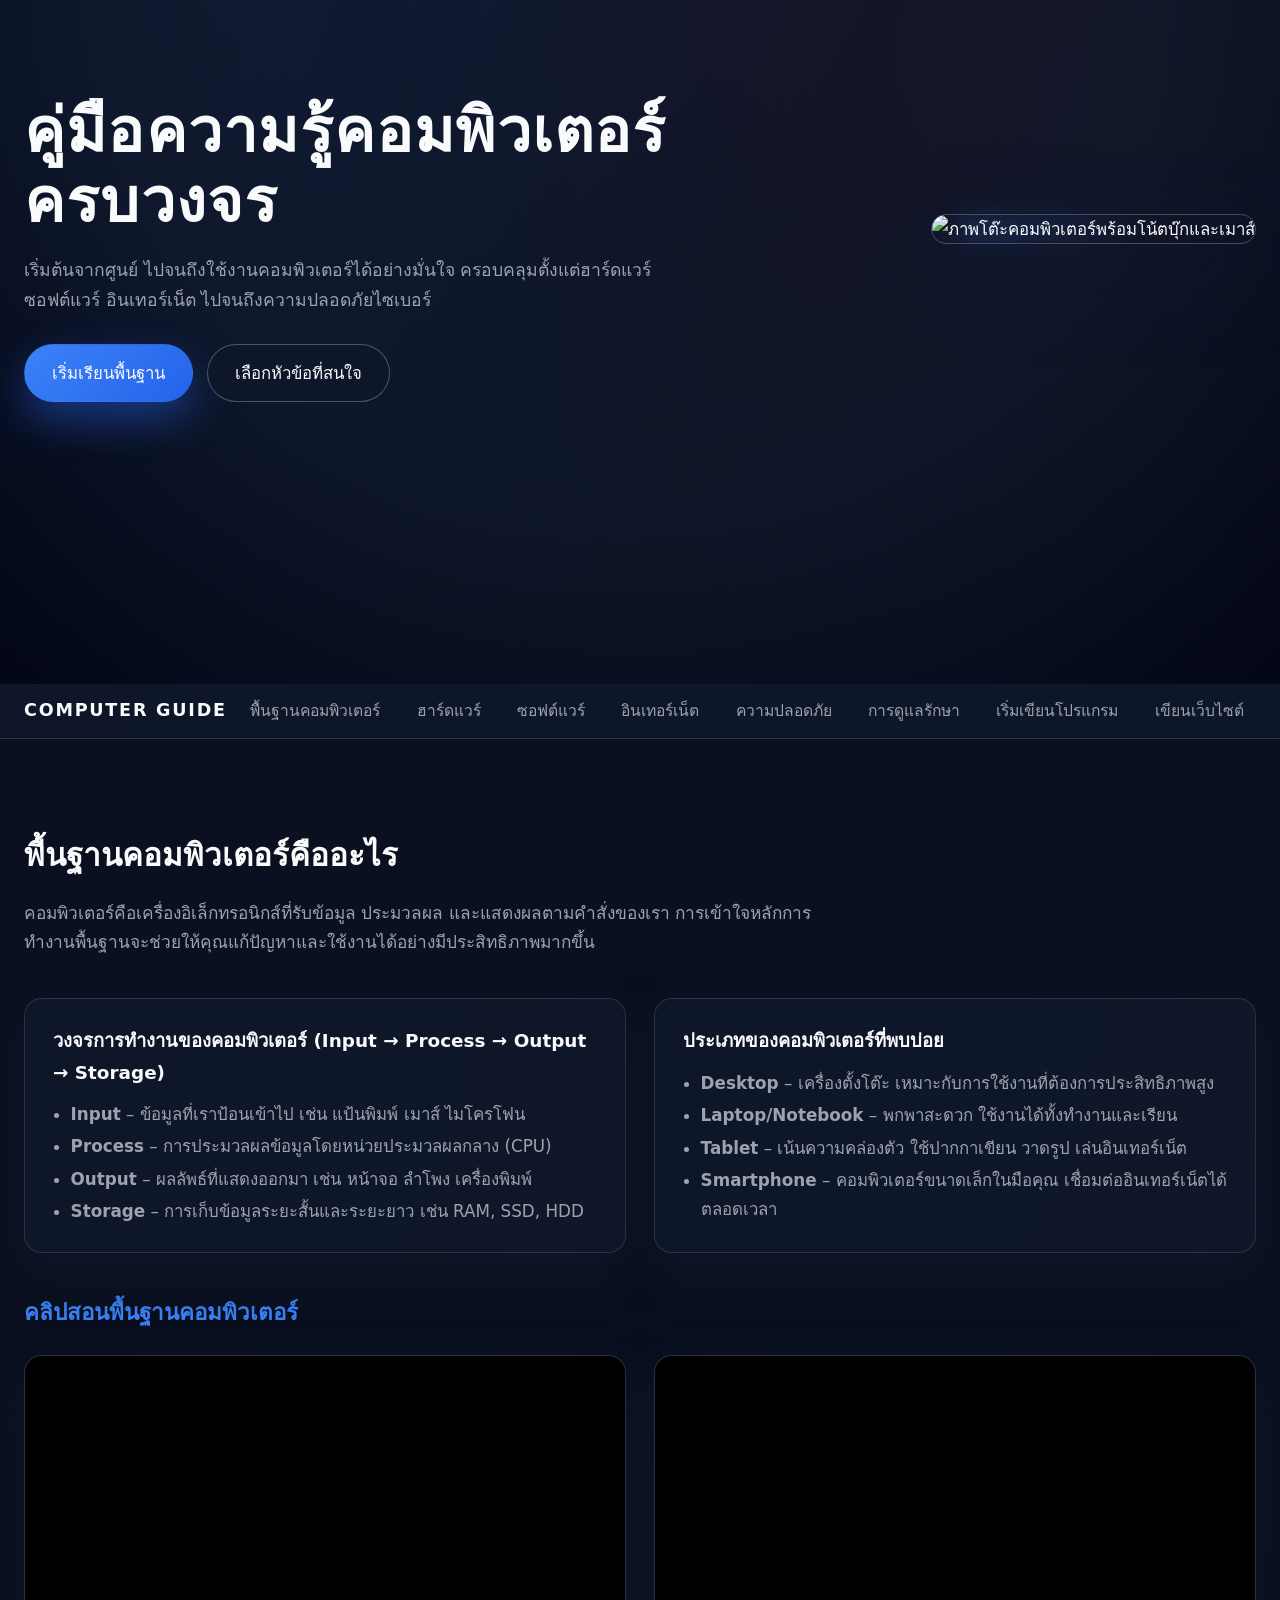
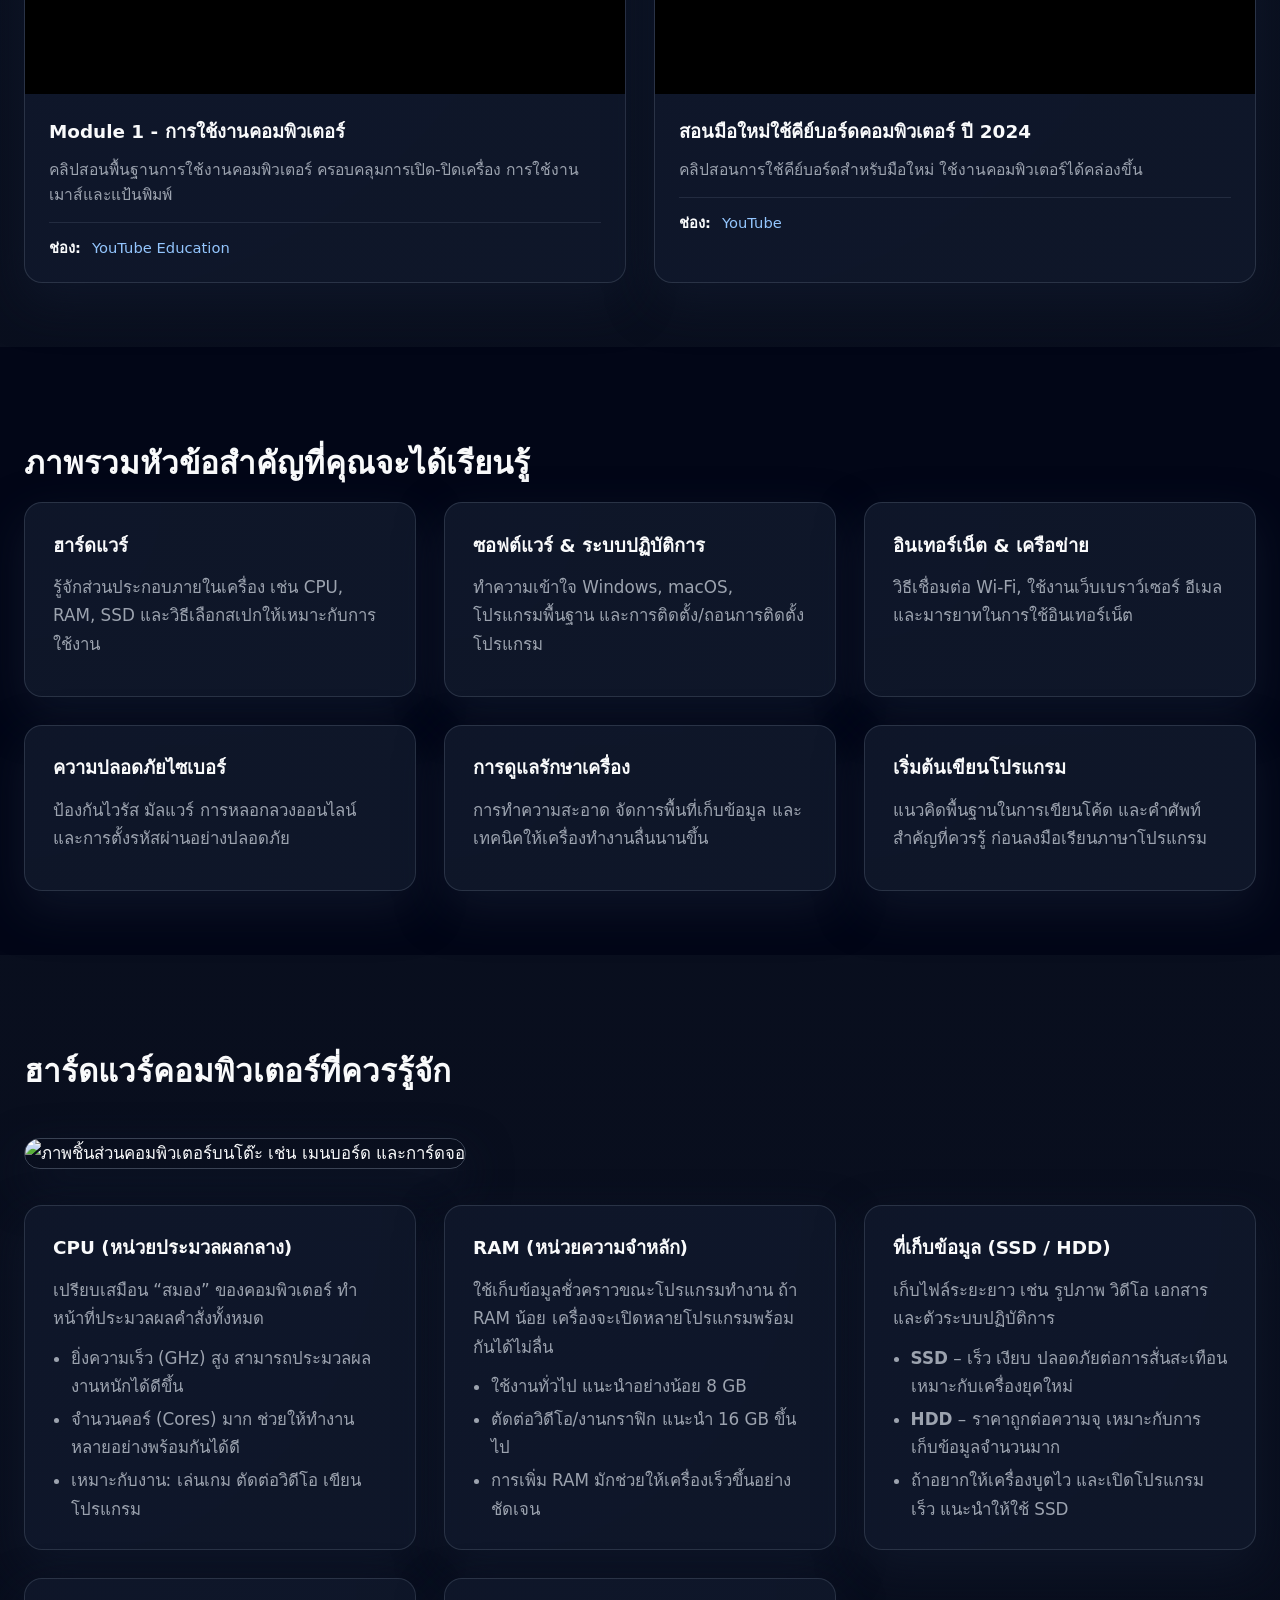
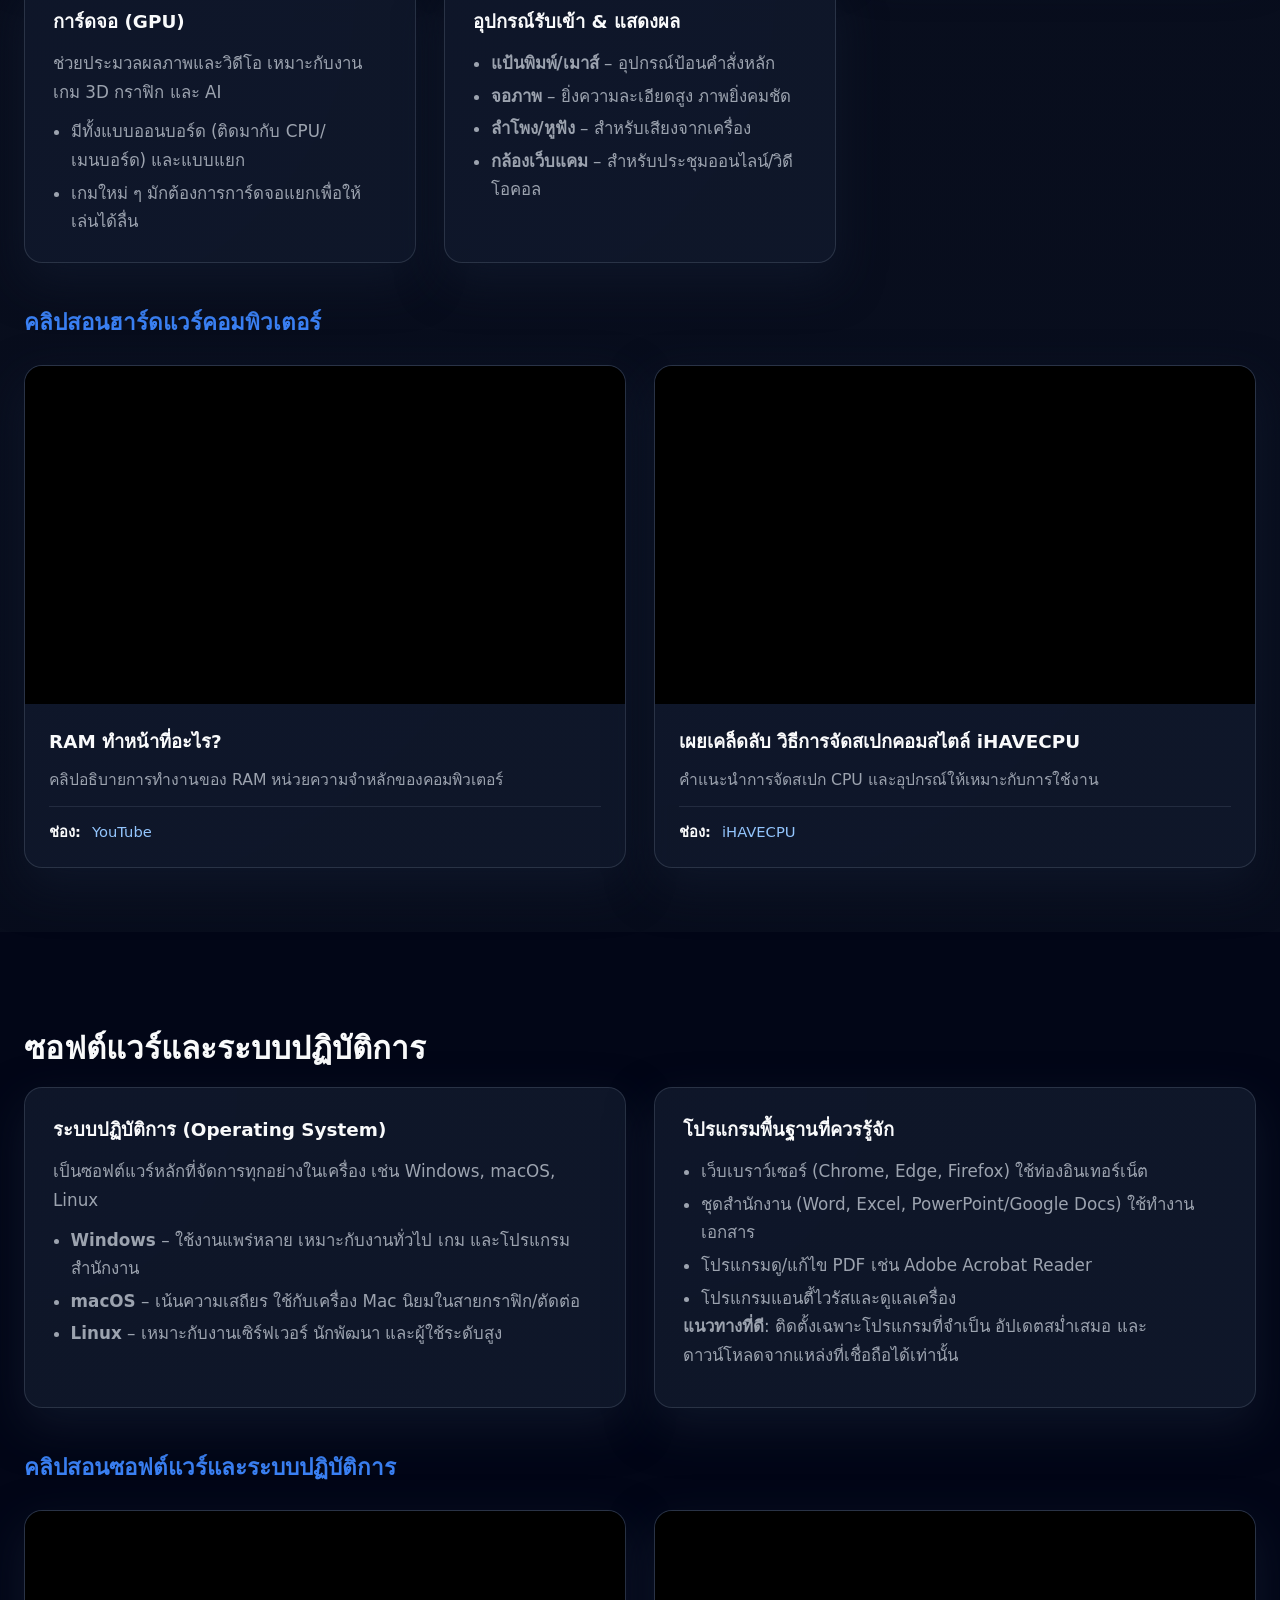
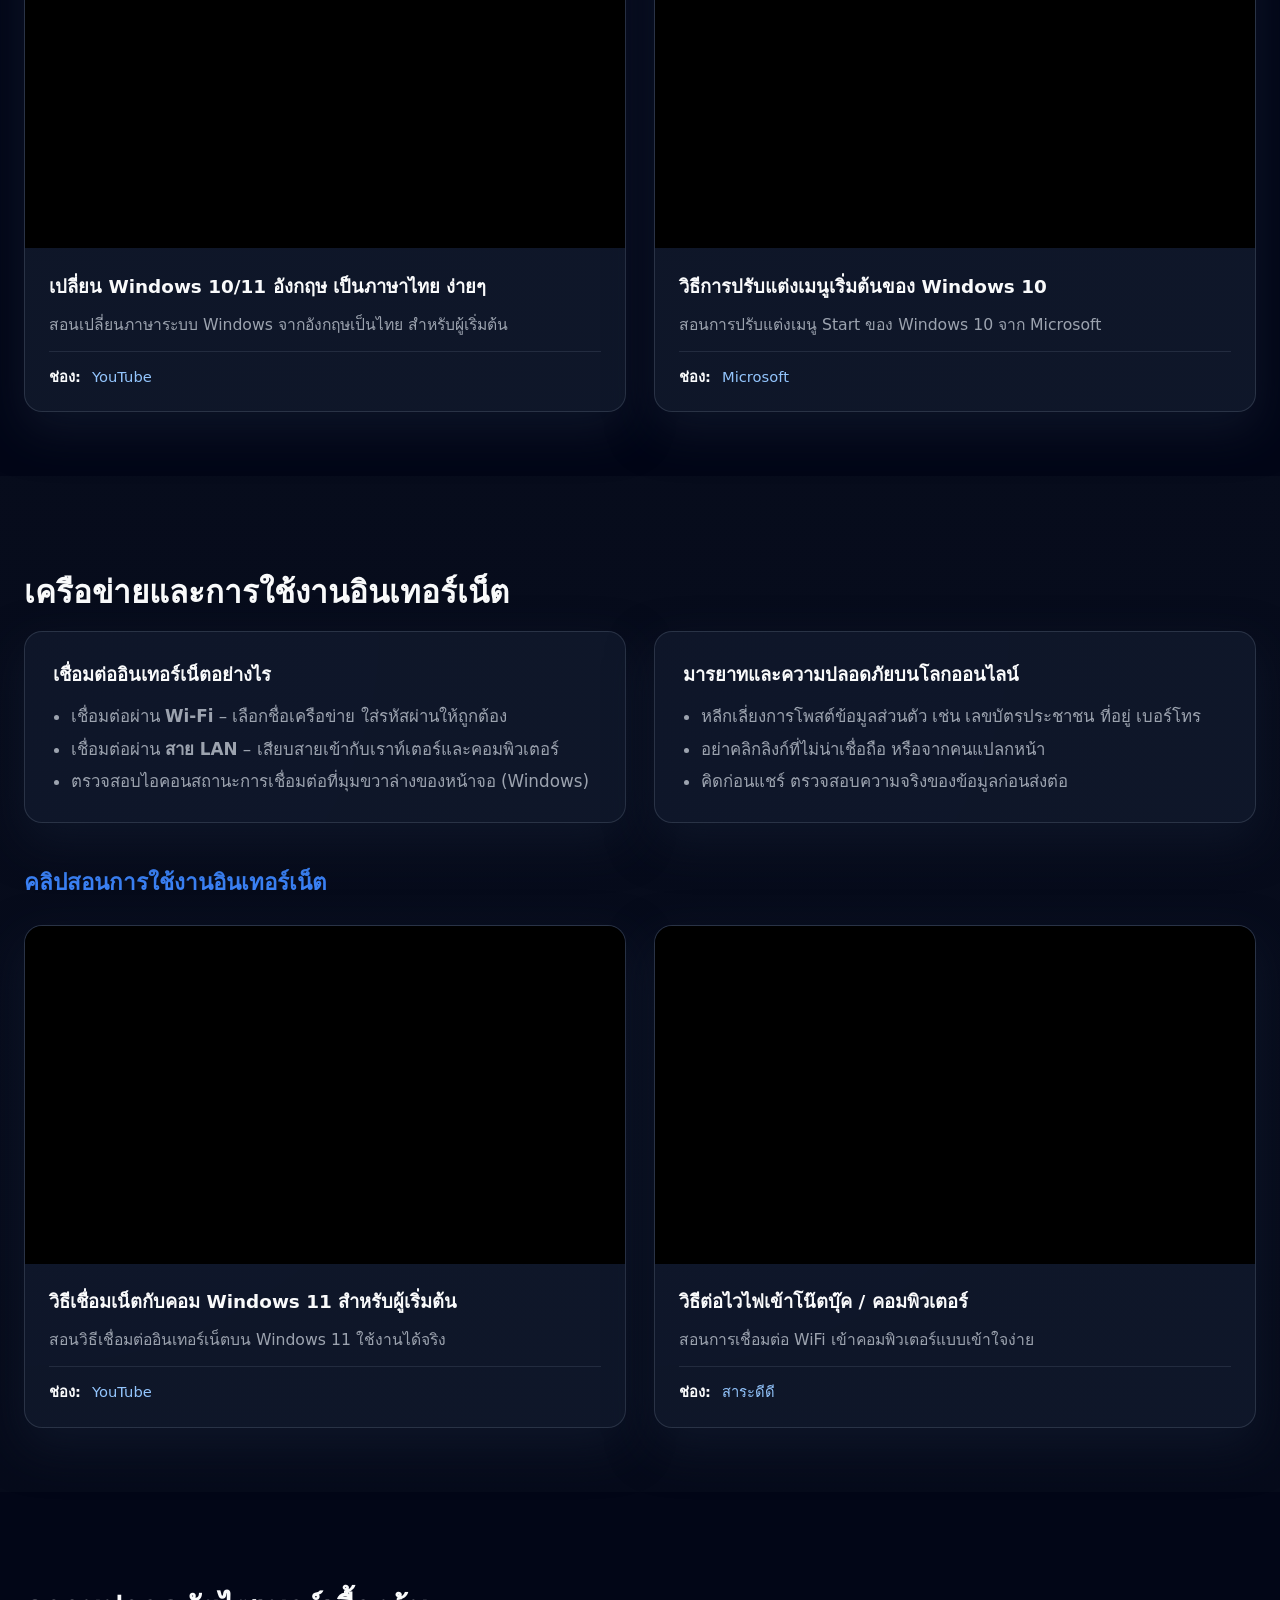
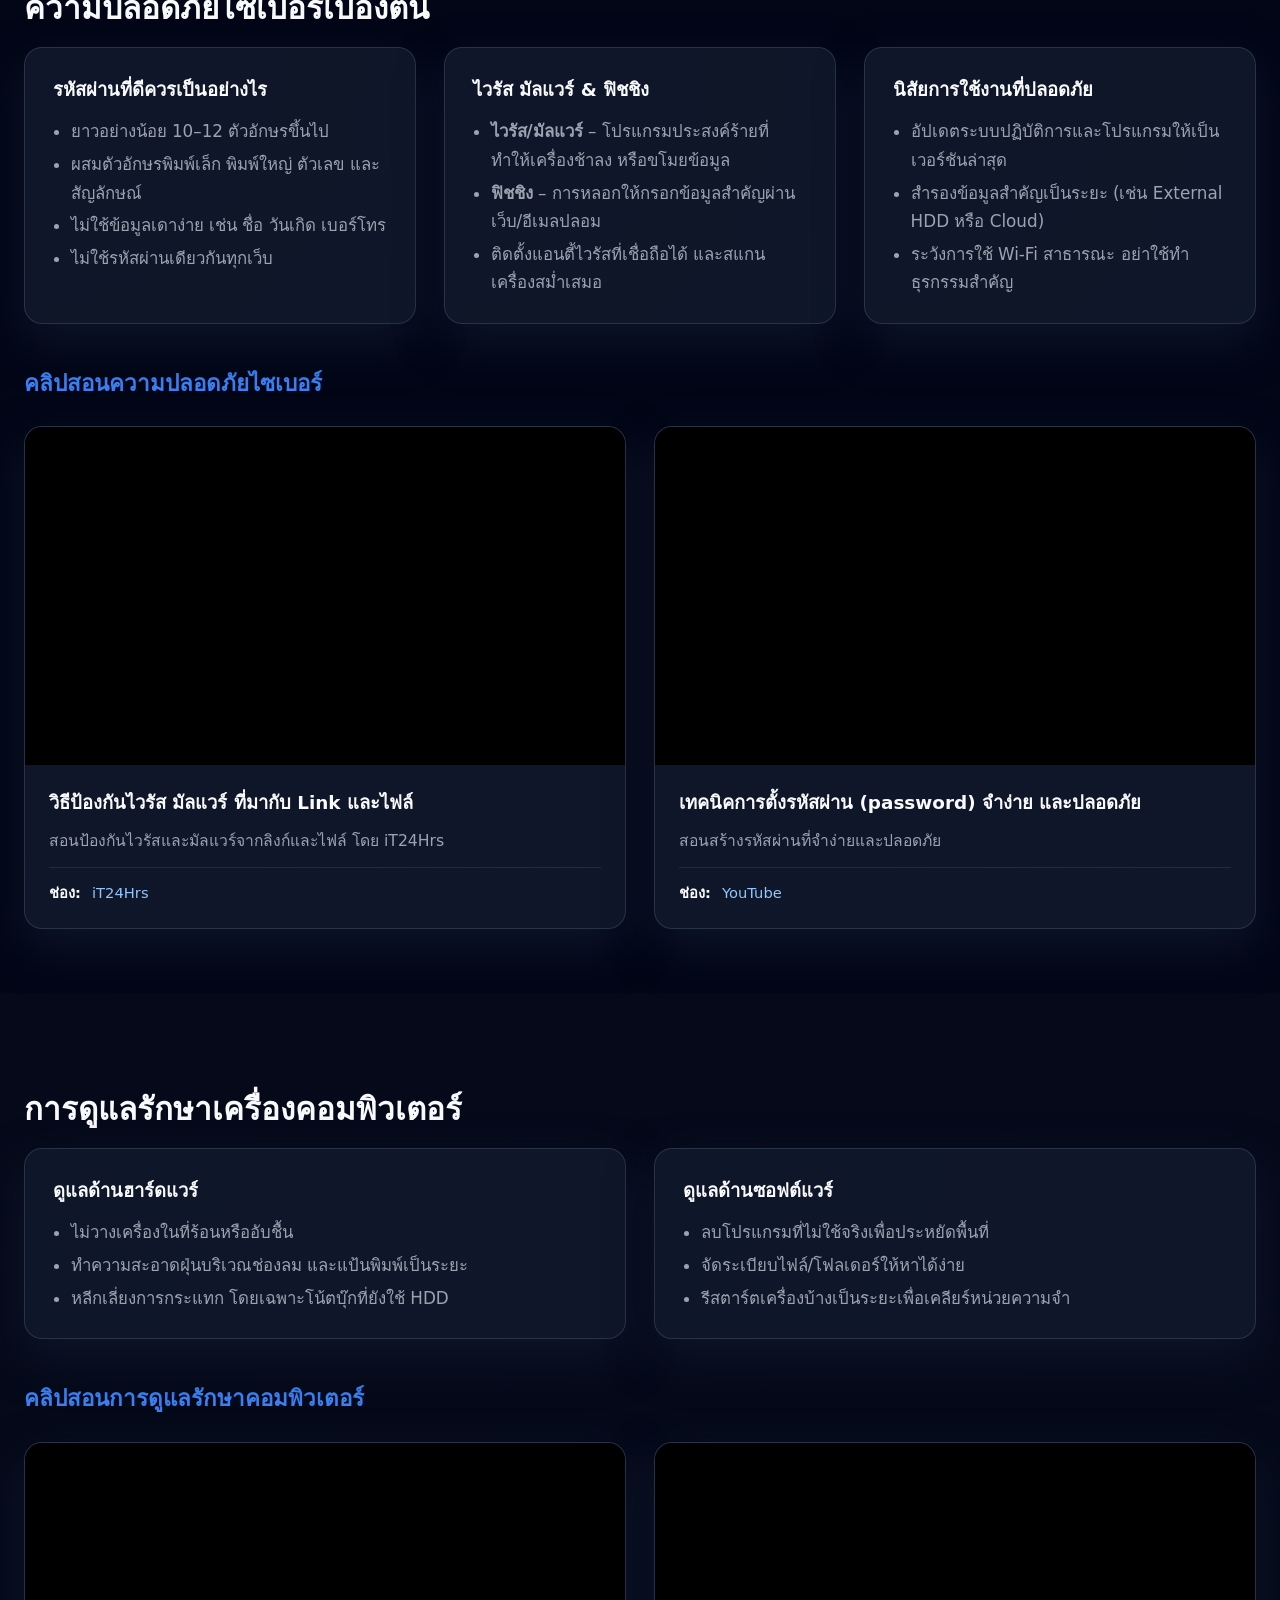
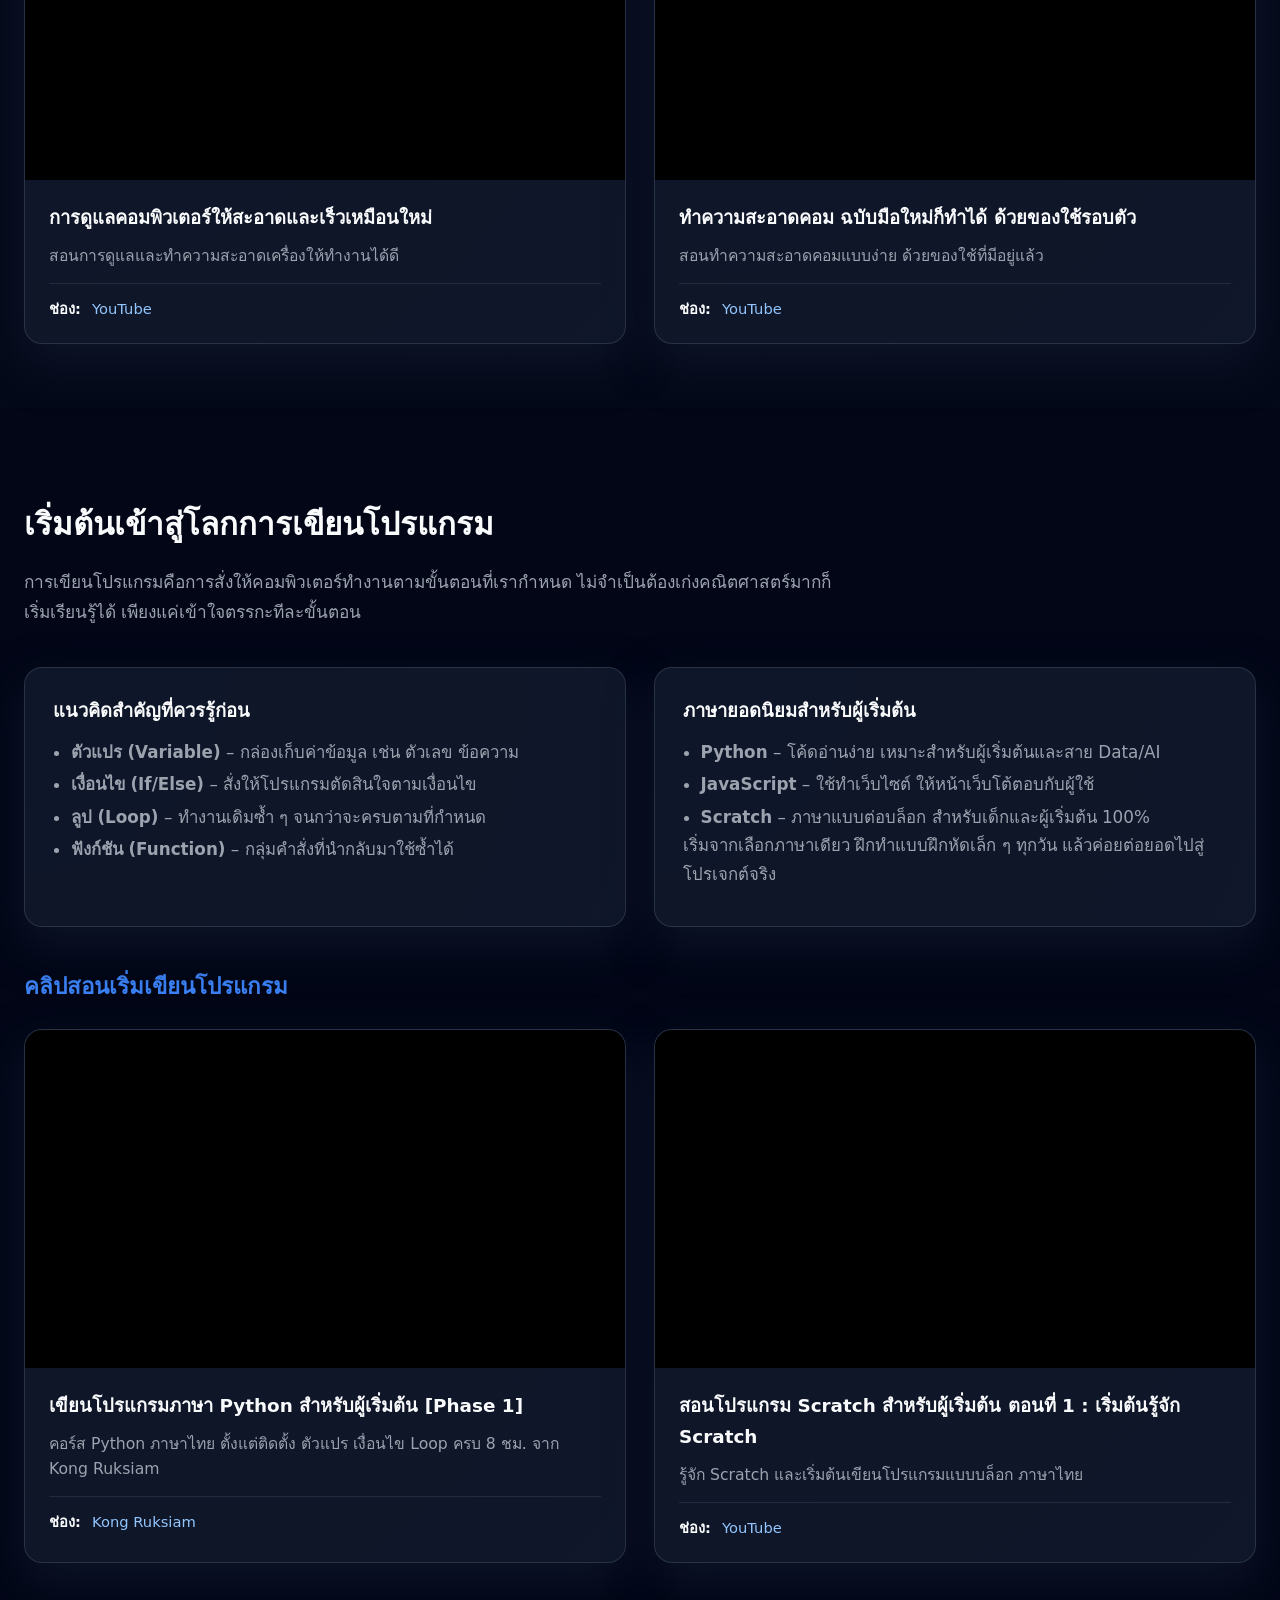
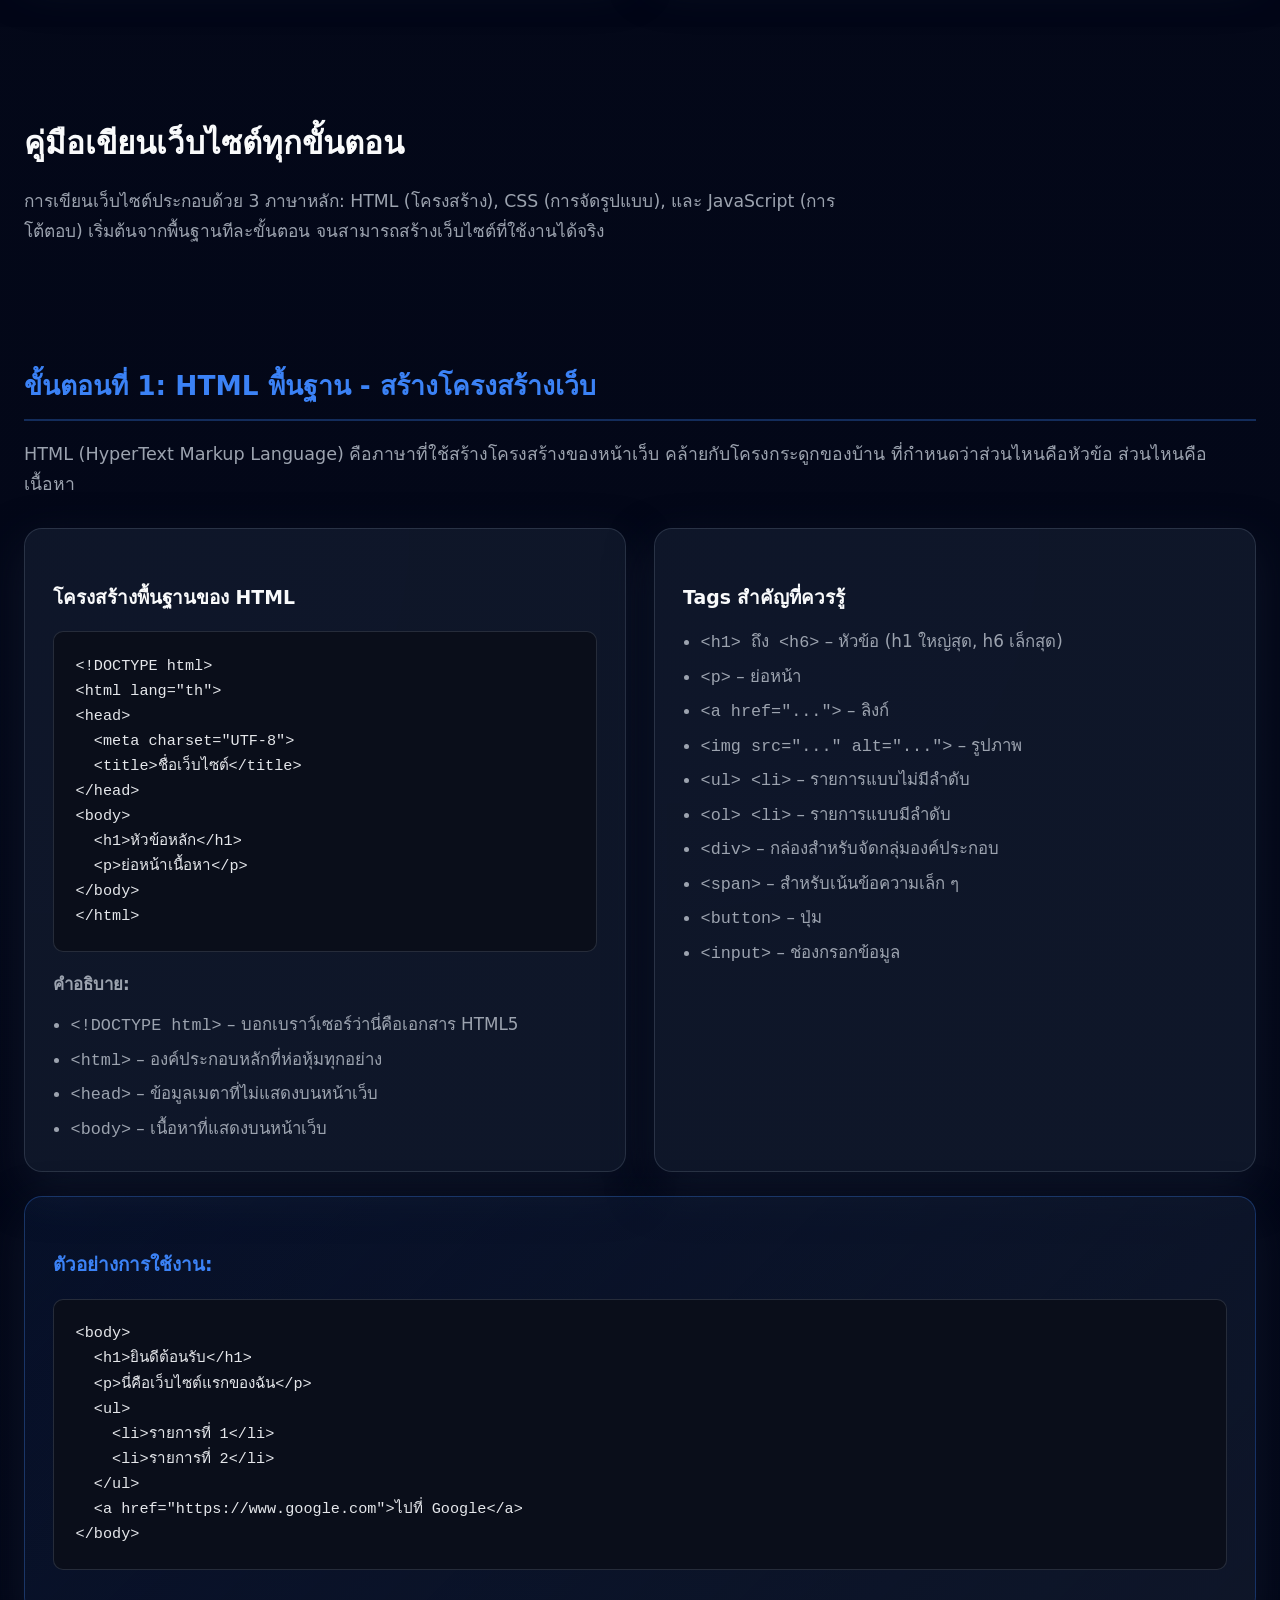
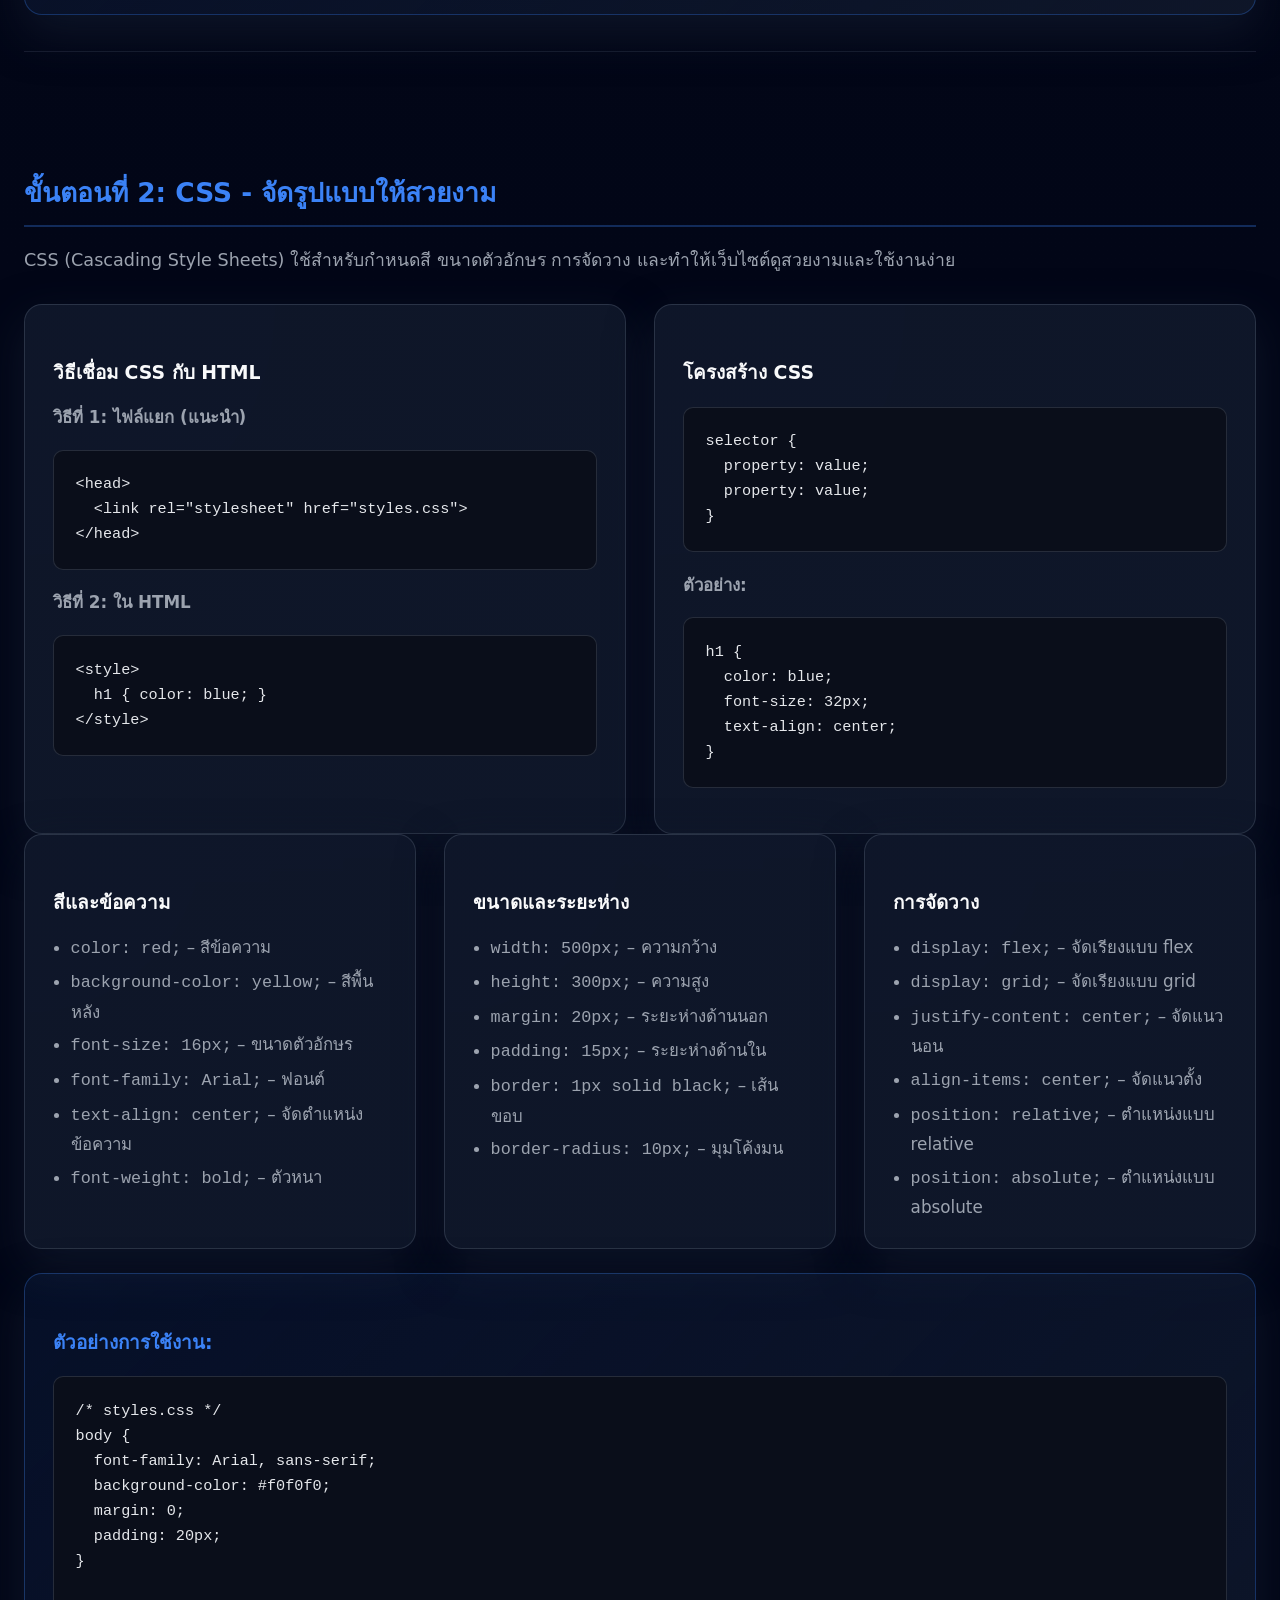
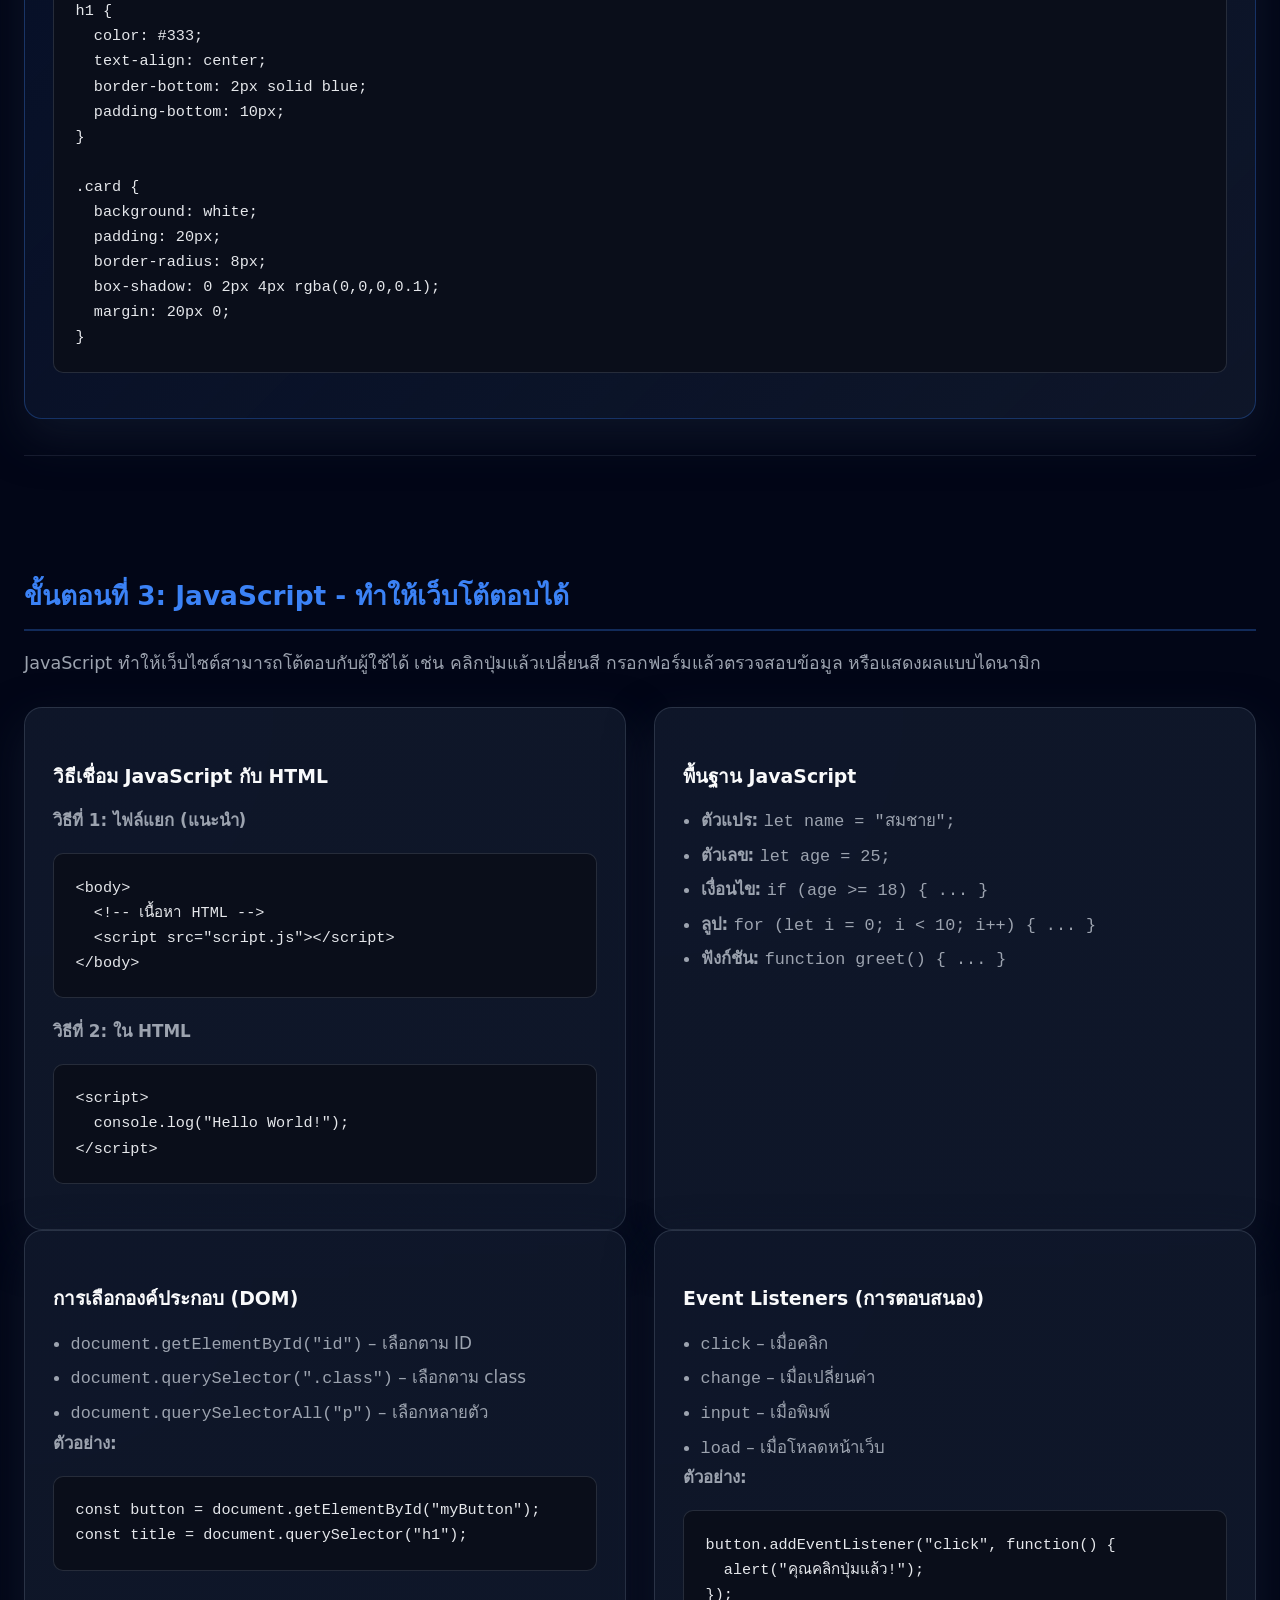
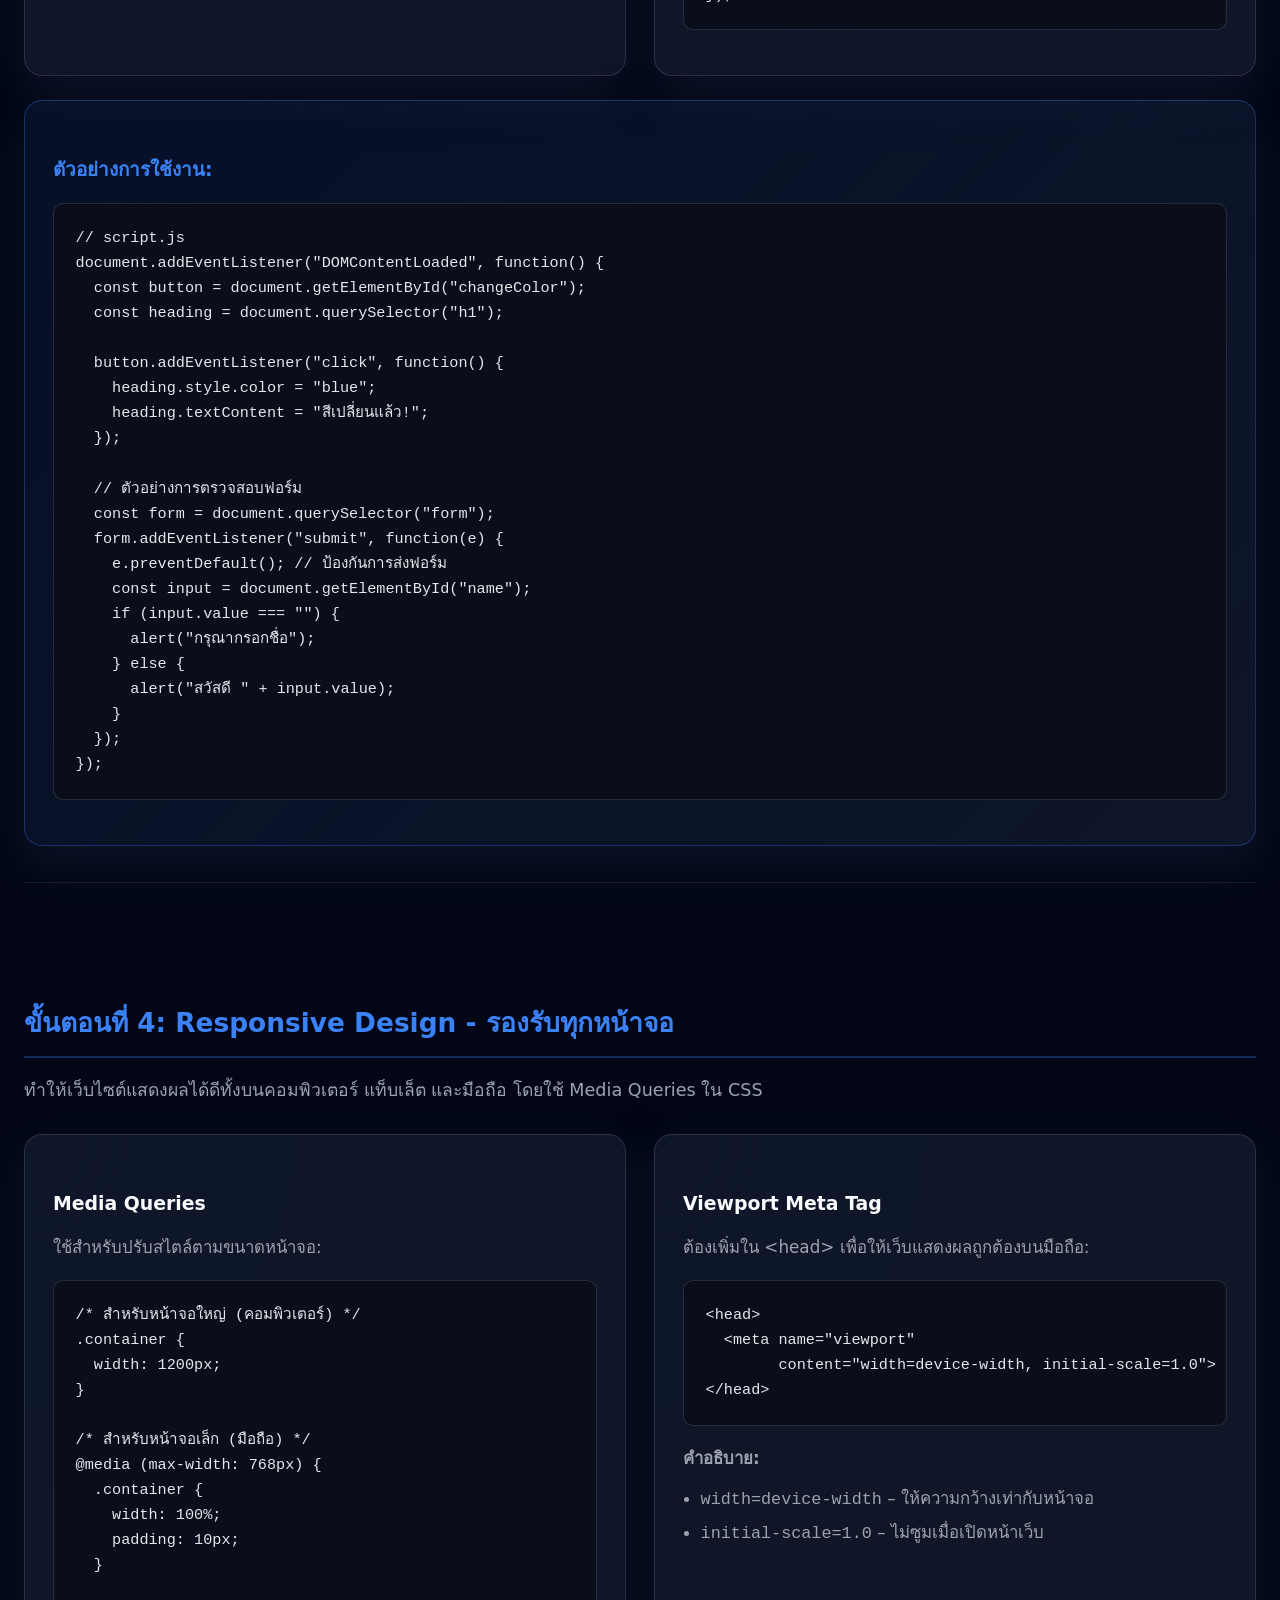
==== commit 8a31e161: "Add files via upload" ====
--- a/index.html
+++ b/index.html
@@ -79,22 +79,22 @@
           <div class="videos-grid">
             <article class="video-card">
               <div class="video-wrapper">
-                <iframe src="https://www.youtube.com/embed/dQw4w9WgXcQ" title="สอนพื้นฐานคอมพิวเตอร์" frameborder="0" allow="accelerometer; autoplay; clipboard-write; encrypted-media; gyroscope; picture-in-picture" allowfullscreen></iframe>
-              </div>
-              <div class="video-info">
-                <h4>สอนพื้นฐานคอมพิวเตอร์สำหรับผู้เริ่มต้น</h4>
+                <iframe src="https://www.youtube.com/embed/lswRtzpM1XE" title="Module 1 - การใช้งานคอมพิวเตอร์" frameborder="0" allow="accelerometer; autoplay; clipboard-write; encrypted-media; gyroscope; picture-in-picture" allowfullscreen></iframe>
+              </div>
+              <div class="video-info">
+                <h4>Module 1 - การใช้งานคอมพิวเตอร์</h4>
                 <p class="video-description">คลิปสอนพื้นฐานการใช้งานคอมพิวเตอร์ ครอบคลุมการเปิด-ปิดเครื่อง การใช้งานเมาส์และแป้นพิมพ์</p>
-                <div class="video-credit"><strong>ช่อง:</strong> <a href="https://www.youtube.com/@BorntoDev" target="_blank" rel="noopener noreferrer">BorntoDev</a></div>
-              </div>
-            </article>
-            <article class="video-card">
-              <div class="video-wrapper">
-                <iframe src="https://www.youtube.com/embed/dQw4w9WgXcQ" title="สอนการใช้งาน Windows" frameborder="0" allow="accelerometer; autoplay; clipboard-write; encrypted-media; gyroscope; picture-in-picture" allowfullscreen></iframe>
-              </div>
-              <div class="video-info">
-                <h4>สอนการใช้งาน Windows สำหรับผู้เริ่มต้น</h4>
-                <p class="video-description">คลิปสอนการใช้งาน Windows ตั้งแต่พื้นฐาน การจัดการไฟล์และโฟลเดอร์ การติดตั้งโปรแกรม</p>
-                <div class="video-credit"><strong>ช่อง:</strong> <a href="https://www.youtube.com/@BorntoDev" target="_blank" rel="noopener noreferrer">BorntoDev</a></div>
+                <div class="video-credit"><strong>ช่อง:</strong> <a href="https://www.youtube.com" target="_blank" rel="noopener noreferrer">YouTube Education</a></div>
+              </div>
+            </article>
+            <article class="video-card">
+              <div class="video-wrapper">
+                <iframe src="https://www.youtube.com/embed/_HR3bsjapk4" title="สอนมือใหม่ใช้คีย์บอร์ดคอมพิวเตอร์" frameborder="0" allow="accelerometer; autoplay; clipboard-write; encrypted-media; gyroscope; picture-in-picture" allowfullscreen></iframe>
+              </div>
+              <div class="video-info">
+                <h4>สอนมือใหม่ใช้คีย์บอร์ดคอมพิวเตอร์ ปี 2024</h4>
+                <p class="video-description">คลิปสอนการใช้คีย์บอร์ดสำหรับมือใหม่ ใช้งานคอมพิวเตอร์ได้คล่องขึ้น</p>
+                <div class="video-credit"><strong>ช่อง:</strong> <a href="https://www.youtube.com" target="_blank" rel="noopener noreferrer">YouTube</a></div>
               </div>
             </article>
           </div>
@@ -204,22 +204,22 @@
           <div class="videos-grid">
             <article class="video-card">
               <div class="video-wrapper">
-                <iframe src="https://www.youtube.com/embed/dQw4w9WgXcQ" title="สอนฮาร์ดแวร์คอมพิวเตอร์" frameborder="0" allow="accelerometer; autoplay; clipboard-write; encrypted-media; gyroscope; picture-in-picture" allowfullscreen></iframe>
-              </div>
-              <div class="video-info">
-                <h4>รู้จักฮาร์ดแวร์คอมพิวเตอร์: CPU, RAM, SSD</h4>
-                <p class="video-description">คลิปสอนส่วนประกอบคอมพิวเตอร์ วิธีเลือกสเปกที่เหมาะสม และการอัปเกรดเครื่อง</p>
-                <div class="video-credit"><strong>ช่อง:</strong> <a href="https://www.youtube.com/@BorntoDev" target="_blank" rel="noopener noreferrer">BorntoDev</a></div>
-              </div>
-            </article>
-            <article class="video-card">
-              <div class="video-wrapper">
-                <iframe src="https://www.youtube.com/embed/dQw4w9WgXcQ" title="สอนเลือกซื้อคอมพิวเตอร์" frameborder="0" allow="accelerometer; autoplay; clipboard-write; encrypted-media; gyroscope; picture-in-picture" allowfullscreen></iframe>
-              </div>
-              <div class="video-info">
-                <h4>วิธีเลือกซื้อคอมพิวเตอร์ให้เหมาะกับการใช้งาน</h4>
-                <p class="video-description">คำแนะนำการเลือกซื้อคอมพิวเตอร์ Desktop และ Laptop ตามงบประมาณและความต้องการ</p>
-                <div class="video-credit"><strong>ช่อง:</strong> <a href="https://www.youtube.com/@BorntoDev" target="_blank" rel="noopener noreferrer">BorntoDev</a></div>
+                <iframe src="https://www.youtube.com/embed/LfuJMDNiVcs" title="RAM ทำหน้าที่อะไร" frameborder="0" allow="accelerometer; autoplay; clipboard-write; encrypted-media; gyroscope; picture-in-picture" allowfullscreen></iframe>
+              </div>
+              <div class="video-info">
+                <h4>RAM ทำหน้าที่อะไร?</h4>
+                <p class="video-description">คลิปอธิบายการทำงานของ RAM หน่วยความจำหลักของคอมพิวเตอร์</p>
+                <div class="video-credit"><strong>ช่อง:</strong> <a href="https://www.youtube.com" target="_blank" rel="noopener noreferrer">YouTube</a></div>
+              </div>
+            </article>
+            <article class="video-card">
+              <div class="video-wrapper">
+                <iframe src="https://www.youtube.com/embed/0AY8SD-HfOo" title="จัดสเปกคอม iHAVECPU" frameborder="0" allow="accelerometer; autoplay; clipboard-write; encrypted-media; gyroscope; picture-in-picture" allowfullscreen></iframe>
+              </div>
+              <div class="video-info">
+                <h4>เผยเคล็ดลับ วิธีการจัดสเปกคอมสไตล์ iHAVECPU</h4>
+                <p class="video-description">คำแนะนำการจัดสเปก CPU และอุปกรณ์ให้เหมาะกับการใช้งาน</p>
+                <div class="video-credit"><strong>ช่อง:</strong> <a href="https://www.youtube.com/@iHAVECPU" target="_blank" rel="noopener noreferrer">iHAVECPU</a></div>
               </div>
             </article>
           </div>
@@ -260,22 +260,22 @@
           <div class="videos-grid">
             <article class="video-card">
               <div class="video-wrapper">
-                <iframe src="https://www.youtube.com/embed/dQw4w9WgXcQ" title="สอนใช้งาน Windows" frameborder="0" allow="accelerometer; autoplay; clipboard-write; encrypted-media; gyroscope; picture-in-picture" allowfullscreen></iframe>
-              </div>
-              <div class="video-info">
-                <h4>สอนใช้งาน Windows 10/11 สำหรับผู้เริ่มต้น</h4>
-                <p class="video-description">คลิปสอนการใช้งาน Windows แบบละเอียด ตั้งแต่พื้นฐานจนถึงเทคนิคขั้นสูง</p>
-                <div class="video-credit"><strong>ช่อง:</strong> <a href="https://www.youtube.com/@BorntoDev" target="_blank" rel="noopener noreferrer">BorntoDev</a></div>
-              </div>
-            </article>
-            <article class="video-card">
-              <div class="video-wrapper">
-                <iframe src="https://www.youtube.com/embed/dQw4w9WgXcQ" title="สอนติดตั้งโปรแกรม" frameborder="0" allow="accelerometer; autoplay; clipboard-write; encrypted-media; gyroscope; picture-in-picture" allowfullscreen></iframe>
-              </div>
-              <div class="video-info">
-                <h4>วิธีติดตั้งและถอนการติดตั้งโปรแกรม</h4>
-                <p class="video-description">สอนการติดตั้งโปรแกรมอย่างปลอดภัย และการลบโปรแกรมที่ไม่ใช้แล้ว</p>
-                <div class="video-credit"><strong>ช่อง:</strong> <a href="https://www.youtube.com/@BorntoDev" target="_blank" rel="noopener noreferrer">BorntoDev</a></div>
+                <iframe src="https://www.youtube.com/embed/0hzYzTexKdE" title="เปลี่ยน Windows เป็นภาษาไทย" frameborder="0" allow="accelerometer; autoplay; clipboard-write; encrypted-media; gyroscope; picture-in-picture" allowfullscreen></iframe>
+              </div>
+              <div class="video-info">
+                <h4>เปลี่ยน Windows 10/11 อังกฤษ เป็นภาษาไทย ง่ายๆ</h4>
+                <p class="video-description">สอนเปลี่ยนภาษาระบบ Windows จากอังกฤษเป็นไทย สำหรับผู้เริ่มต้น</p>
+                <div class="video-credit"><strong>ช่อง:</strong> <a href="https://www.youtube.com" target="_blank" rel="noopener noreferrer">YouTube</a></div>
+              </div>
+            </article>
+            <article class="video-card">
+              <div class="video-wrapper">
+                <iframe src="https://www.youtube.com/embed/gWmIjT5TYtA" title="ปรับแต่งเมนู Windows 10" frameborder="0" allow="accelerometer; autoplay; clipboard-write; encrypted-media; gyroscope; picture-in-picture" allowfullscreen></iframe>
+              </div>
+              <div class="video-info">
+                <h4>วิธีการปรับแต่งเมนูเริ่มต้นของ Windows 10</h4>
+                <p class="video-description">สอนการปรับแต่งเมนู Start ของ Windows 10 จาก Microsoft</p>
+                <div class="video-credit"><strong>ช่อง:</strong> <a href="https://www.youtube.com/@Microsoft" target="_blank" rel="noopener noreferrer">Microsoft</a></div>
               </div>
             </article>
           </div>
@@ -311,22 +311,22 @@
           <div class="videos-grid">
             <article class="video-card">
               <div class="video-wrapper">
-                <iframe src="https://www.youtube.com/embed/dQw4w9WgXcQ" title="สอนเชื่อมต่อ Wi-Fi" frameborder="0" allow="accelerometer; autoplay; clipboard-write; encrypted-media; gyroscope; picture-in-picture" allowfullscreen></iframe>
-              </div>
-              <div class="video-info">
-                <h4>วิธีเชื่อมต่อ Wi-Fi และอินเทอร์เน็ต</h4>
-                <p class="video-description">สอนการเชื่อมต่อ Wi-Fi บน Windows และการแก้ปัญหาเมื่อเชื่อมต่อไม่ได้</p>
-                <div class="video-credit"><strong>ช่อง:</strong> <a href="https://www.youtube.com/@BorntoDev" target="_blank" rel="noopener noreferrer">BorntoDev</a></div>
-              </div>
-            </article>
-            <article class="video-card">
-              <div class="video-wrapper">
-                <iframe src="https://www.youtube.com/embed/dQw4w9WgXcQ" title="สอนใช้งานเบราว์เซอร์" frameborder="0" allow="accelerometer; autoplay; clipboard-write; encrypted-media; gyroscope; picture-in-picture" allowfullscreen></iframe>
-              </div>
-              <div class="video-info">
-                <h4>สอนใช้งานเว็บเบราว์เซอร์ Chrome, Edge, Firefox</h4>
-                <p class="video-description">คลิปสอนการใช้งานเบราว์เซอร์ การค้นหาข้อมูล การบันทึกบุ๊กมาร์ก และเทคนิคการใช้งาน</p>
-                <div class="video-credit"><strong>ช่อง:</strong> <a href="https://www.youtube.com/@BorntoDev" target="_blank" rel="noopener noreferrer">BorntoDev</a></div>
+                <iframe src="https://www.youtube.com/embed/Lt61qVk6xEo" title="วิธีเชื่อมเน็ตกับคอม Windows 11" frameborder="0" allow="accelerometer; autoplay; clipboard-write; encrypted-media; gyroscope; picture-in-picture" allowfullscreen></iframe>
+              </div>
+              <div class="video-info">
+                <h4>วิธีเชื่อมเน็ตกับคอม Windows 11 สำหรับผู้เริ่มต้น</h4>
+                <p class="video-description">สอนวิธีเชื่อมต่ออินเทอร์เน็ตบน Windows 11 ใช้งานได้จริง</p>
+                <div class="video-credit"><strong>ช่อง:</strong> <a href="https://www.youtube.com" target="_blank" rel="noopener noreferrer">YouTube</a></div>
+              </div>
+            </article>
+            <article class="video-card">
+              <div class="video-wrapper">
+                <iframe src="https://www.youtube.com/embed/cIeCRpcgST4" title="วิธีต่อไวไฟเข้าโน๊ตบุ๊ค" frameborder="0" allow="accelerometer; autoplay; clipboard-write; encrypted-media; gyroscope; picture-in-picture" allowfullscreen></iframe>
+              </div>
+              <div class="video-info">
+                <h4>วิธีต่อไวไฟเข้าโน๊ตบุ๊ค / คอมพิวเตอร์</h4>
+                <p class="video-description">สอนการเชื่อมต่อ WiFi เข้าคอมพิวเตอร์แบบเข้าใจง่าย</p>
+                <div class="video-credit"><strong>ช่อง:</strong> <a href="https://www.youtube.com" target="_blank" rel="noopener noreferrer">สาระดีดี</a></div>
               </div>
             </article>
           </div>
@@ -371,22 +371,22 @@
           <div class="videos-grid">
             <article class="video-card">
               <div class="video-wrapper">
-                <iframe src="https://www.youtube.com/embed/dQw4w9WgXcQ" title="สอนป้องกันไวรัส" frameborder="0" allow="accelerometer; autoplay; clipboard-write; encrypted-media; gyroscope; picture-in-picture" allowfullscreen></iframe>
-              </div>
-              <div class="video-info">
-                <h4>วิธีป้องกันไวรัสและมัลแวร์</h4>
-                <p class="video-description">สอนการป้องกันไวรัส การติดตั้งแอนตี้ไวรัส และการสแกนเครื่อง</p>
-                <div class="video-credit"><strong>ช่อง:</strong> <a href="https://www.youtube.com/@BorntoDev" target="_blank" rel="noopener noreferrer">BorntoDev</a></div>
-              </div>
-            </article>
-            <article class="video-card">
-              <div class="video-wrapper">
-                <iframe src="https://www.youtube.com/embed/dQw4w9WgXcQ" title="สอนตั้งรหัสผ่าน" frameborder="0" allow="accelerometer; autoplay; clipboard-write; encrypted-media; gyroscope; picture-in-picture" allowfullscreen></iframe>
-              </div>
-              <div class="video-info">
-                <h4>วิธีตั้งรหัสผ่านที่ปลอดภัย</h4>
-                <p class="video-description">สอนการสร้างรหัสผ่านที่แข็งแกร่ง และการใช้ Password Manager</p>
-                <div class="video-credit"><strong>ช่อง:</strong> <a href="https://www.youtube.com/@BorntoDev" target="_blank" rel="noopener noreferrer">BorntoDev</a></div>
+                <iframe src="https://www.youtube.com/embed/lUcJnzCW6Hs" title="วิธีป้องกันไวรัส มัลแวร์" frameborder="0" allow="accelerometer; autoplay; clipboard-write; encrypted-media; gyroscope; picture-in-picture" allowfullscreen></iframe>
+              </div>
+              <div class="video-info">
+                <h4>วิธีป้องกันไวรัส มัลแวร์ ที่มากับ Link และไฟล์</h4>
+                <p class="video-description">สอนป้องกันไวรัสและมัลแวร์จากลิงก์และไฟล์ โดย iT24Hrs</p>
+                <div class="video-credit"><strong>ช่อง:</strong> <a href="https://www.youtube.com/@iT24Hrs" target="_blank" rel="noopener noreferrer">iT24Hrs</a></div>
+              </div>
+            </article>
+            <article class="video-card">
+              <div class="video-wrapper">
+                <iframe src="https://www.youtube.com/embed/UCTommSWwxw" title="เทคนิคการตั้งรหัสผ่าน" frameborder="0" allow="accelerometer; autoplay; clipboard-write; encrypted-media; gyroscope; picture-in-picture" allowfullscreen></iframe>
+              </div>
+              <div class="video-info">
+                <h4>เทคนิคการตั้งรหัสผ่าน (password) จำง่าย และปลอดภัย</h4>
+                <p class="video-description">สอนสร้างรหัสผ่านที่จำง่ายและปลอดภัย</p>
+                <div class="video-credit"><strong>ช่อง:</strong> <a href="https://www.youtube.com" target="_blank" rel="noopener noreferrer">YouTube</a></div>
               </div>
             </article>
           </div>
@@ -422,22 +422,22 @@
           <div class="videos-grid">
             <article class="video-card">
               <div class="video-wrapper">
-                <iframe src="https://www.youtube.com/embed/dQw4w9WgXcQ" title="สอนทำความสะอาดคอมพิวเตอร์" frameborder="0" allow="accelerometer; autoplay; clipboard-write; encrypted-media; gyroscope; picture-in-picture" allowfullscreen></iframe>
-              </div>
-              <div class="video-info">
-                <h4>วิธีทำความสะอาดคอมพิวเตอร์และโน้ตบุ๊ก</h4>
-                <p class="video-description">สอนการทำความสะอาดฝุ่น การดูแลแป้นพิมพ์ และการบำรุงรักษาเครื่อง</p>
-                <div class="video-credit"><strong>ช่อง:</strong> <a href="https://www.youtube.com/@BorntoDev" target="_blank" rel="noopener noreferrer">BorntoDev</a></div>
-              </div>
-            </article>
-            <article class="video-card">
-              <div class="video-wrapper">
-                <iframe src="https://www.youtube.com/embed/dQw4w9WgXcQ" title="สอนจัดการพื้นที่เก็บข้อมูล" frameborder="0" allow="accelerometer; autoplay; clipboard-write; encrypted-media; gyroscope; picture-in-picture" allowfullscreen></iframe>
-              </div>
-              <div class="video-info">
-                <h4>วิธีจัดการพื้นที่เก็บข้อมูลและเพิ่มความเร็วเครื่อง</h4>
-                <p class="video-description">สอนการลบไฟล์ที่ไม่ใช้ การทำ Disk Cleanup และการเพิ่มประสิทธิภาพเครื่อง</p>
-                <div class="video-credit"><strong>ช่อง:</strong> <a href="https://www.youtube.com/@BorntoDev" target="_blank" rel="noopener noreferrer">BorntoDev</a></div>
+                <iframe src="https://www.youtube.com/embed/un9qF4qjhF4" title="การดูแลคอมพิวเตอร์ให้สะอาดและเร็วเหมือนใหม่" frameborder="0" allow="accelerometer; autoplay; clipboard-write; encrypted-media; gyroscope; picture-in-picture" allowfullscreen></iframe>
+              </div>
+              <div class="video-info">
+                <h4>การดูแลคอมพิวเตอร์ให้สะอาดและเร็วเหมือนใหม่</h4>
+                <p class="video-description">สอนการดูแลและทำความสะอาดเครื่องให้ทำงานได้ดี</p>
+                <div class="video-credit"><strong>ช่อง:</strong> <a href="https://www.youtube.com" target="_blank" rel="noopener noreferrer">YouTube</a></div>
+              </div>
+            </article>
+            <article class="video-card">
+              <div class="video-wrapper">
+                <iframe src="https://www.youtube.com/embed/qOg0FqD8_S4" title="ทำความสะอาดคอม ฉบับมือใหม่" frameborder="0" allow="accelerometer; autoplay; clipboard-write; encrypted-media; gyroscope; picture-in-picture" allowfullscreen></iframe>
+              </div>
+              <div class="video-info">
+                <h4>ทำความสะอาดคอม ฉบับมือใหม่ก็ทำได้ ด้วยของใช้รอบตัว</h4>
+                <p class="video-description">สอนทำความสะอาดคอมแบบง่าย ด้วยของใช้ที่มีอยู่แล้ว</p>
+                <div class="video-credit"><strong>ช่อง:</strong> <a href="https://www.youtube.com" target="_blank" rel="noopener noreferrer">YouTube</a></div>
               </div>
             </article>
           </div>
@@ -479,22 +479,22 @@
           <div class="videos-grid">
             <article class="video-card">
               <div class="video-wrapper">
-                <iframe src="https://www.youtube.com/embed/dQw4w9WgXcQ" title="สอน Python สำหรับผู้เริ่มต้น" frameborder="0" allow="accelerometer; autoplay; clipboard-write; encrypted-media; gyroscope; picture-in-picture" allowfullscreen></iframe>
-              </div>
-              <div class="video-info">
-                <h4>สอน Python สำหรับผู้เริ่มต้น</h4>
-                <p class="video-description">คลิปสอน Python แบบละเอียด ตั้งแต่พื้นฐานจนถึงการสร้างโปรแกรมจริง</p>
-                <div class="video-credit"><strong>ช่อง:</strong> <a href="https://www.youtube.com/@BorntoDev" target="_blank" rel="noopener noreferrer">BorntoDev</a></div>
-              </div>
-            </article>
-            <article class="video-card">
-              <div class="video-wrapper">
-                <iframe src="https://www.youtube.com/embed/dQw4w9WgXcQ" title="สอน Scratch" frameborder="0" allow="accelerometer; autoplay; clipboard-write; encrypted-media; gyroscope; picture-in-picture" allowfullscreen></iframe>
-              </div>
-              <div class="video-info">
-                <h4>สอน Scratch สำหรับเด็กและผู้เริ่มต้น</h4>
-                <p class="video-description">คลิปสอน Scratch ภาษาโปรแกรมแบบบล็อก เหมาะสำหรับผู้ที่ไม่มีพื้นฐาน</p>
-                <div class="video-credit"><strong>ช่อง:</strong> <a href="https://www.youtube.com/@BorntoDev" target="_blank" rel="noopener noreferrer">BorntoDev</a></div>
+                <iframe src="https://www.youtube.com/embed/HEqxgFyK77I" title="เขียนโปรแกรมภาษา Python สำหรับผู้เริ่มต้น" frameborder="0" allow="accelerometer; autoplay; clipboard-write; encrypted-media; gyroscope; picture-in-picture" allowfullscreen></iframe>
+              </div>
+              <div class="video-info">
+                <h4>เขียนโปรแกรมภาษา Python สำหรับผู้เริ่มต้น [Phase 1]</h4>
+                <p class="video-description">คอร์ส Python ภาษาไทย ตั้งแต่ติดตั้ง ตัวแปร เงื่อนไข Loop ครบ 8 ชม. จาก Kong Ruksiam</p>
+                <div class="video-credit"><strong>ช่อง:</strong> <a href="https://www.youtube.com/@KongRuksiam" target="_blank" rel="noopener noreferrer">Kong Ruksiam</a></div>
+              </div>
+            </article>
+            <article class="video-card">
+              <div class="video-wrapper">
+                <iframe src="https://www.youtube.com/embed/ci7YWIf0hl8" title="สอนโปรแกรม Scratch สำหรับผู้เริ่มต้น ตอนที่ 1" frameborder="0" allow="accelerometer; autoplay; clipboard-write; encrypted-media; gyroscope; picture-in-picture" allowfullscreen></iframe>
+              </div>
+              <div class="video-info">
+                <h4>สอนโปรแกรม Scratch สำหรับผู้เริ่มต้น ตอนที่ 1 : เริ่มต้นรู้จัก Scratch</h4>
+                <p class="video-description">รู้จัก Scratch และเริ่มต้นเขียนโปรแกรมแบบบล็อก ภาษาไทย</p>
+                <div class="video-credit"><strong>ช่อง:</strong> <a href="https://www.youtube.com" target="_blank" rel="noopener noreferrer">YouTube</a></div>
               </div>
             </article>
           </div>
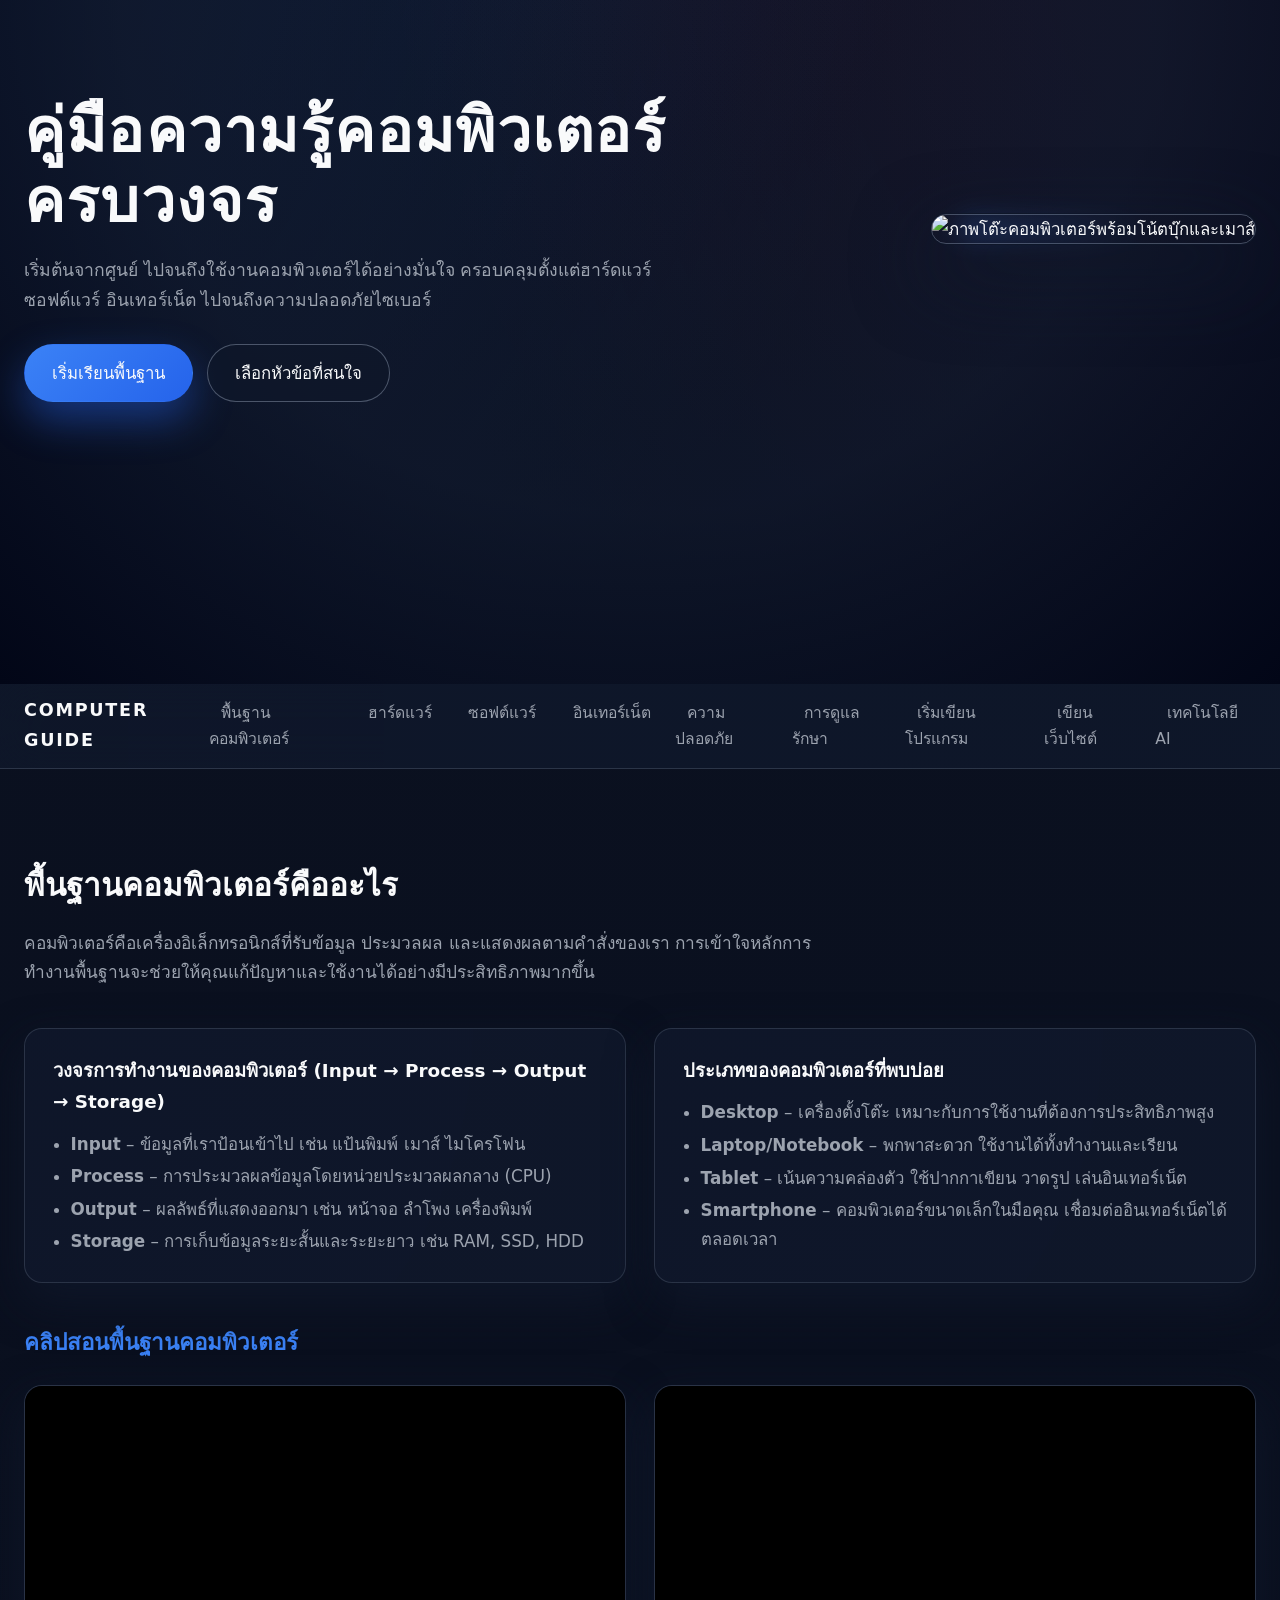
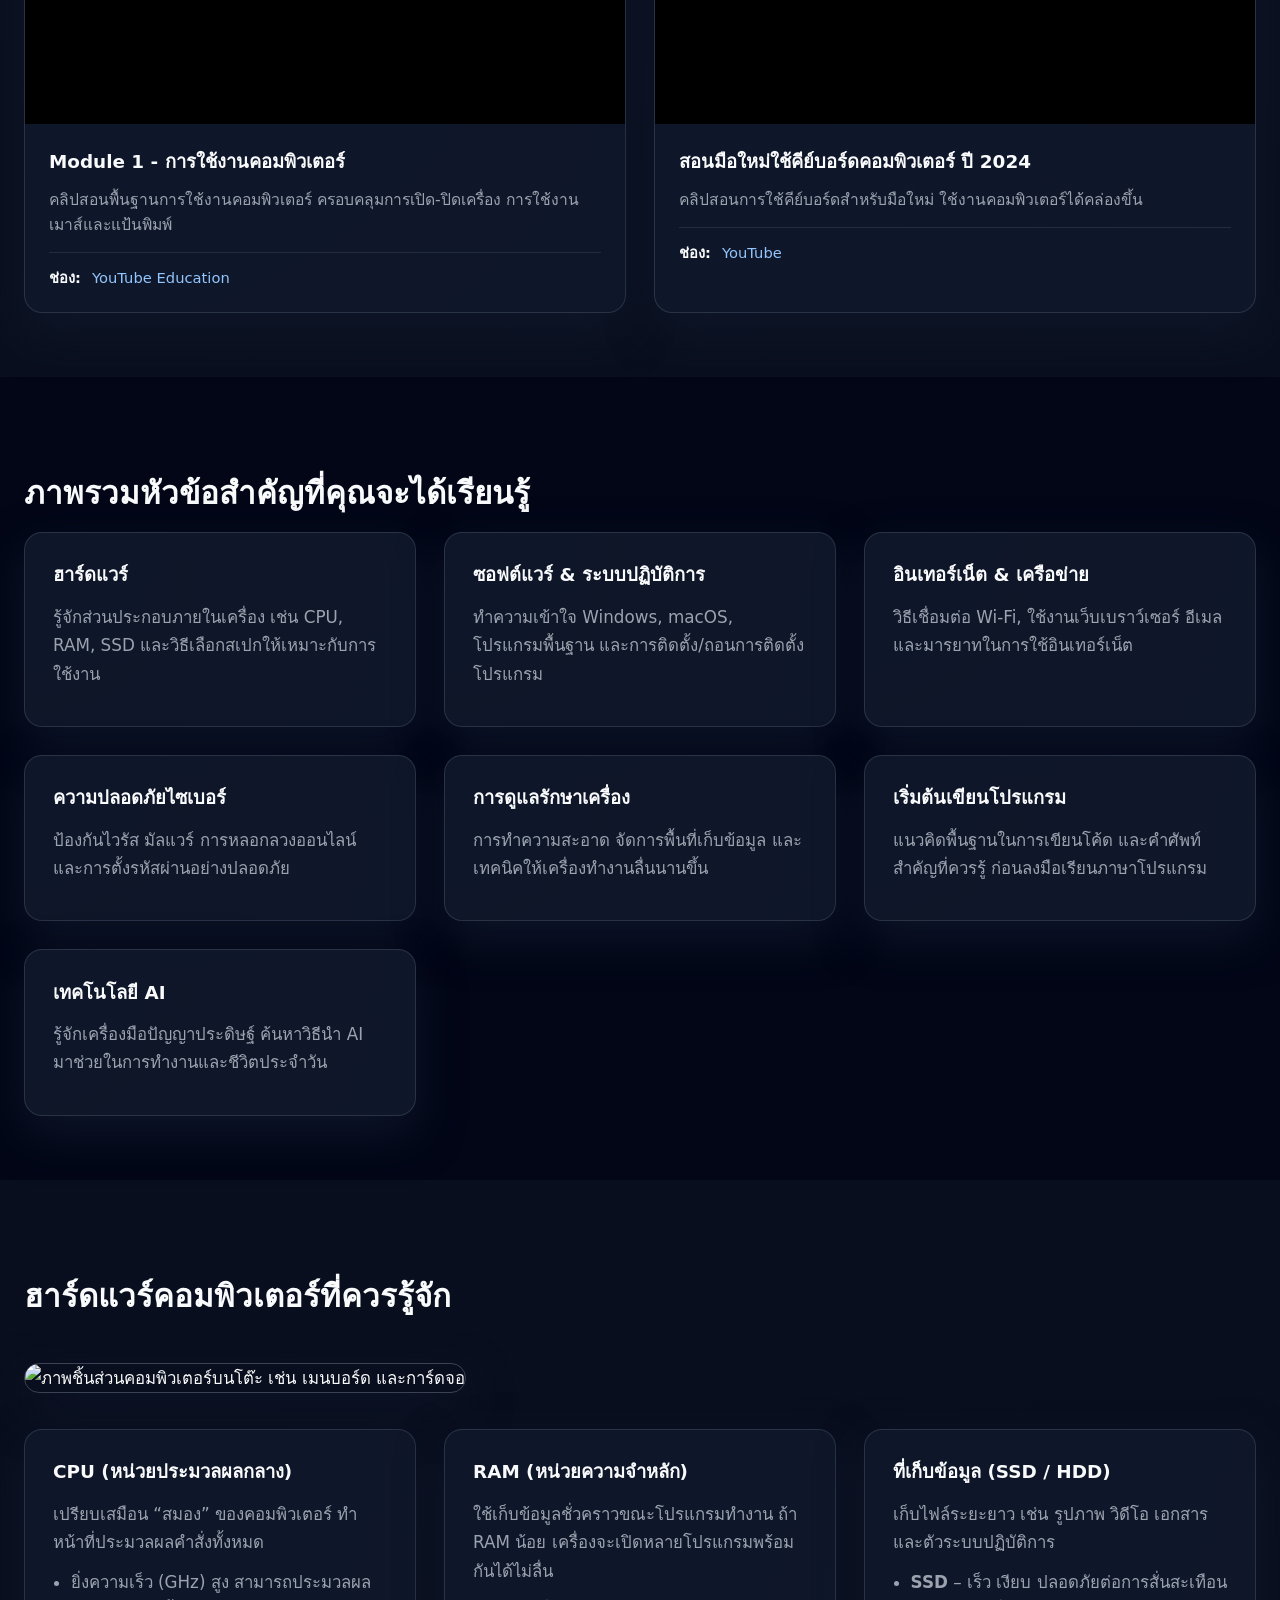
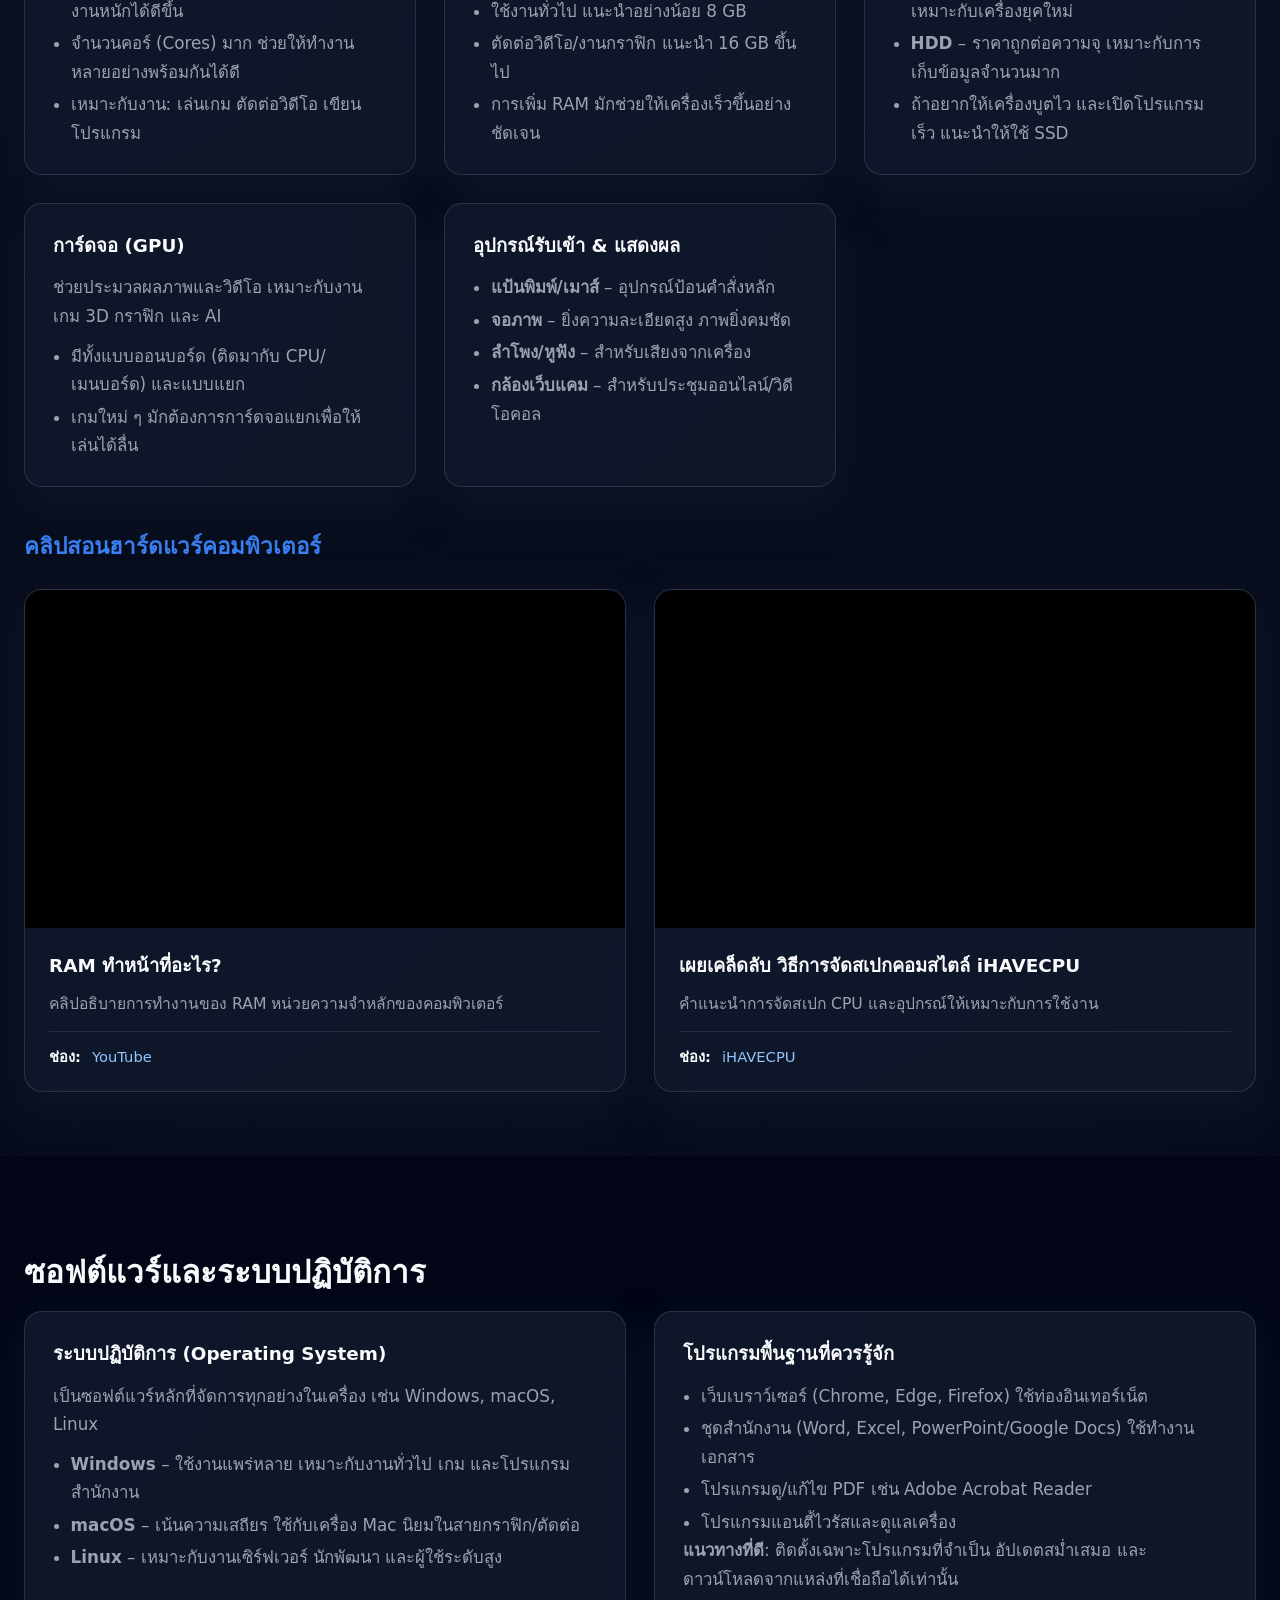
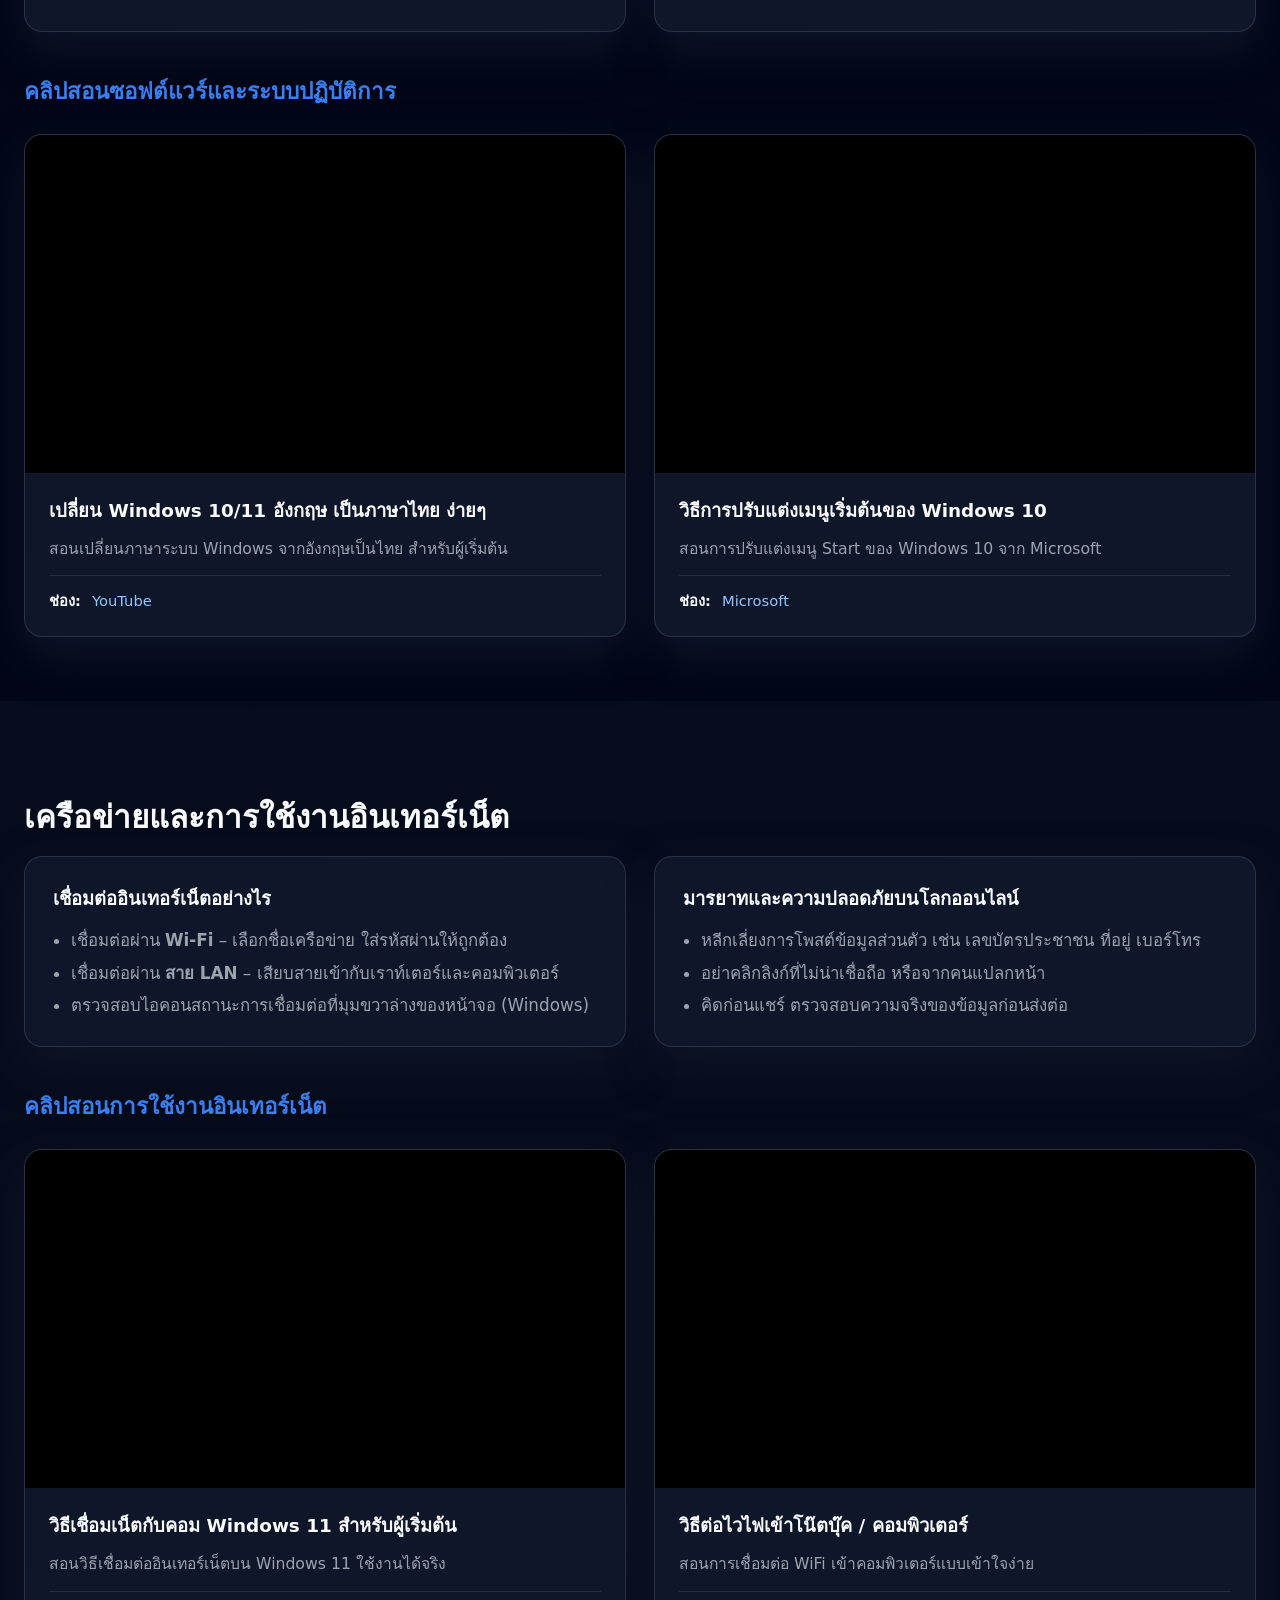
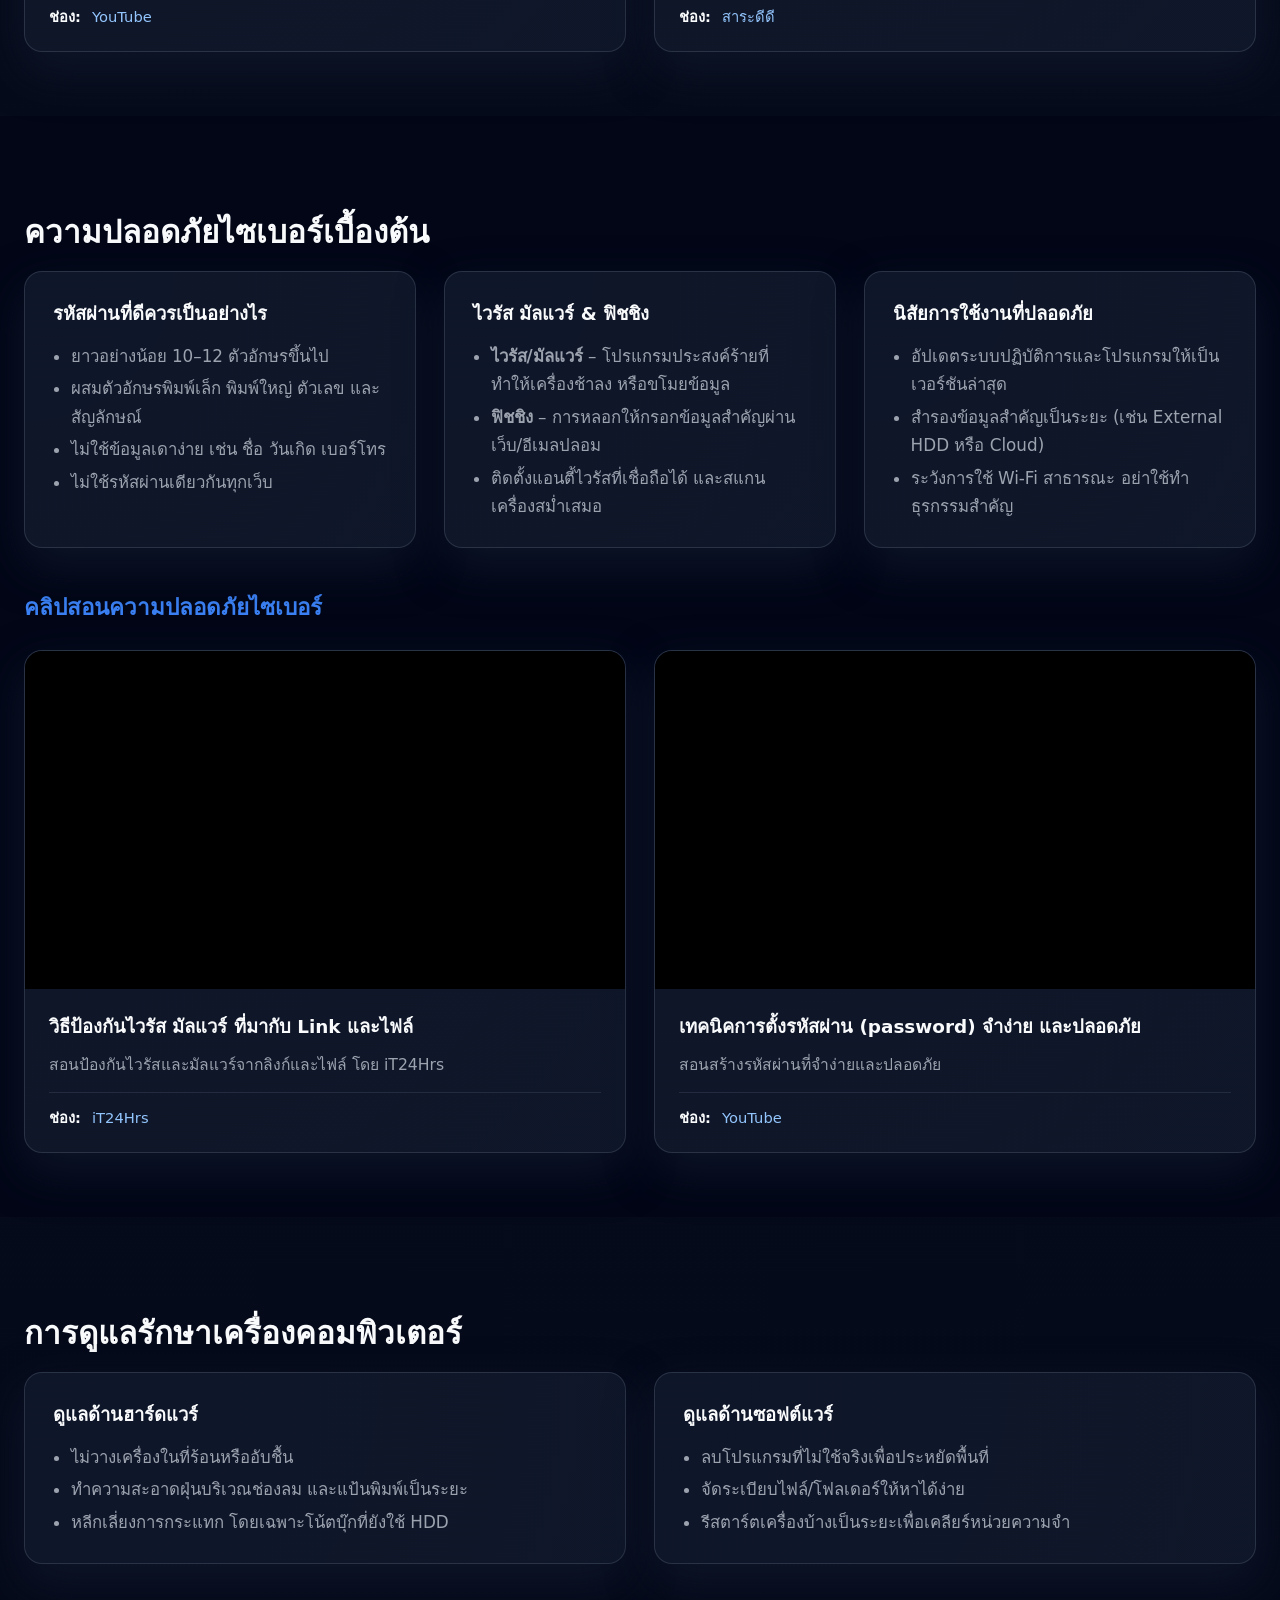
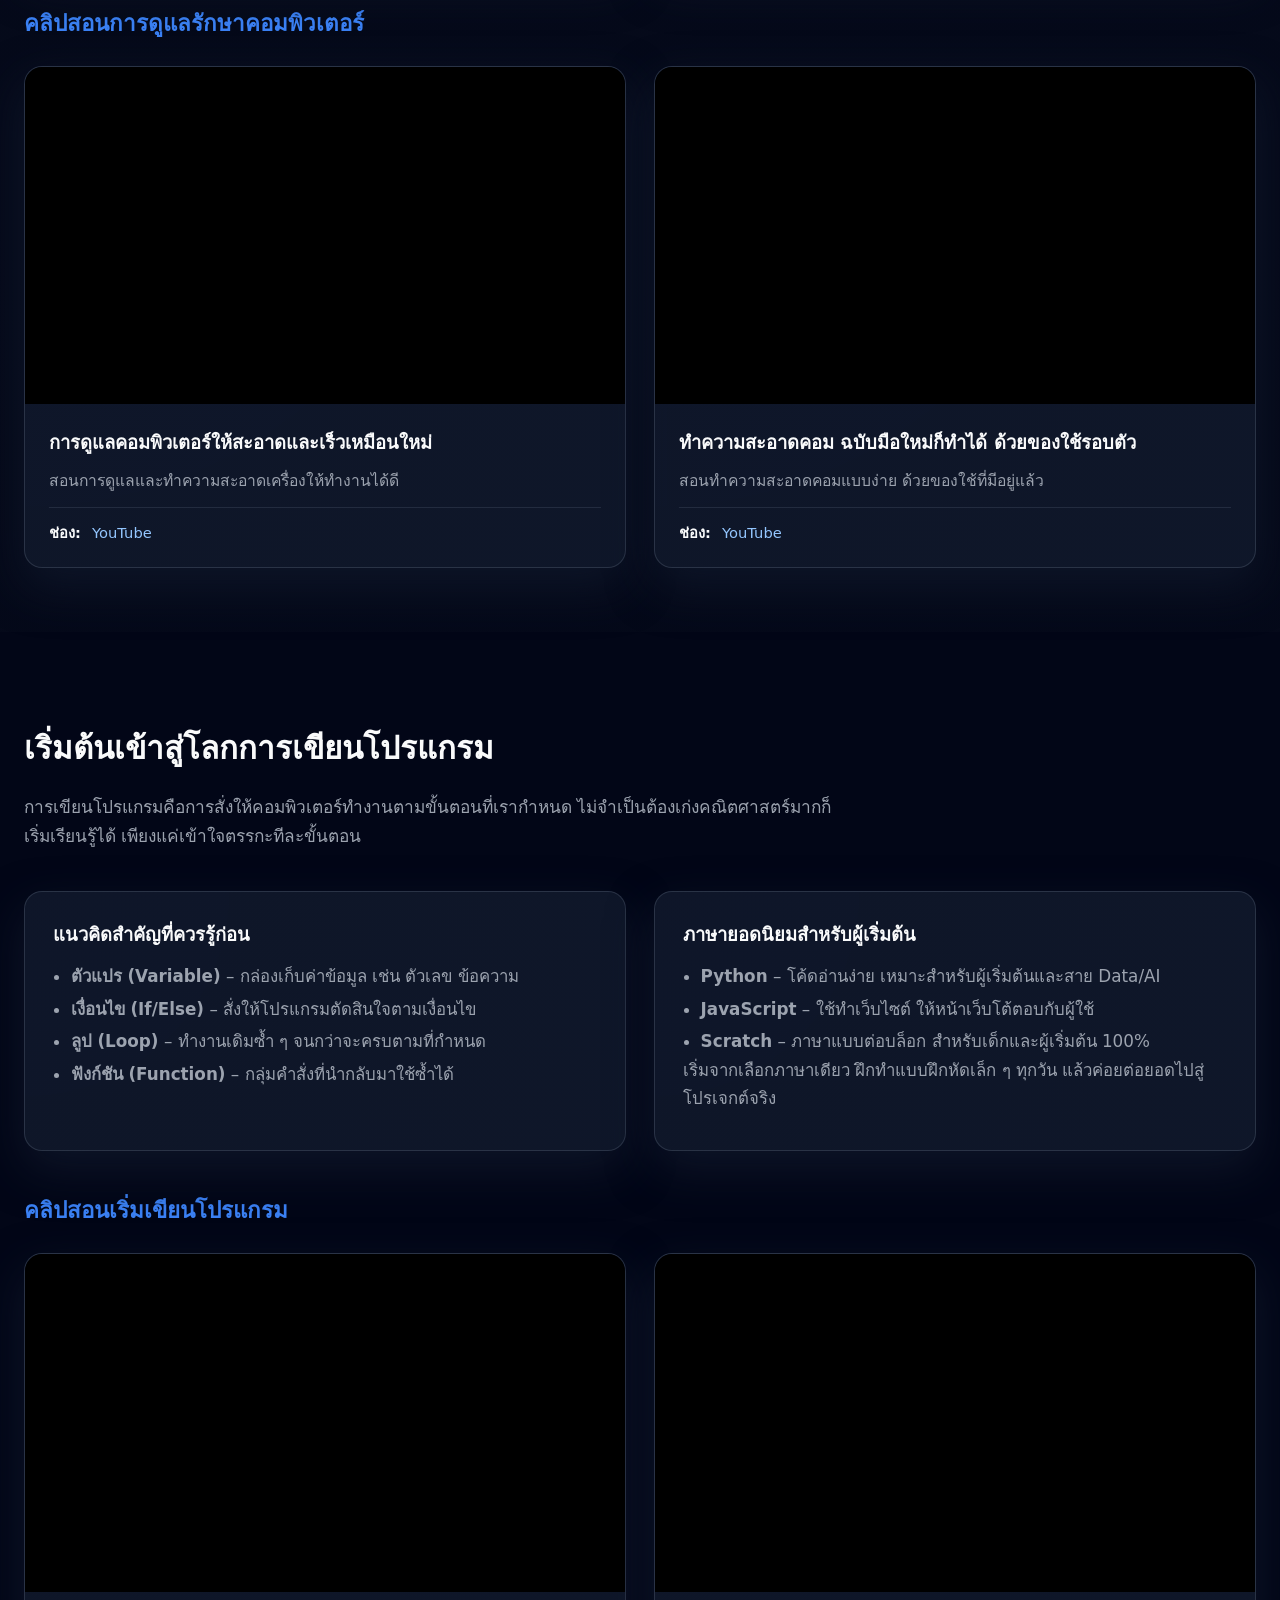
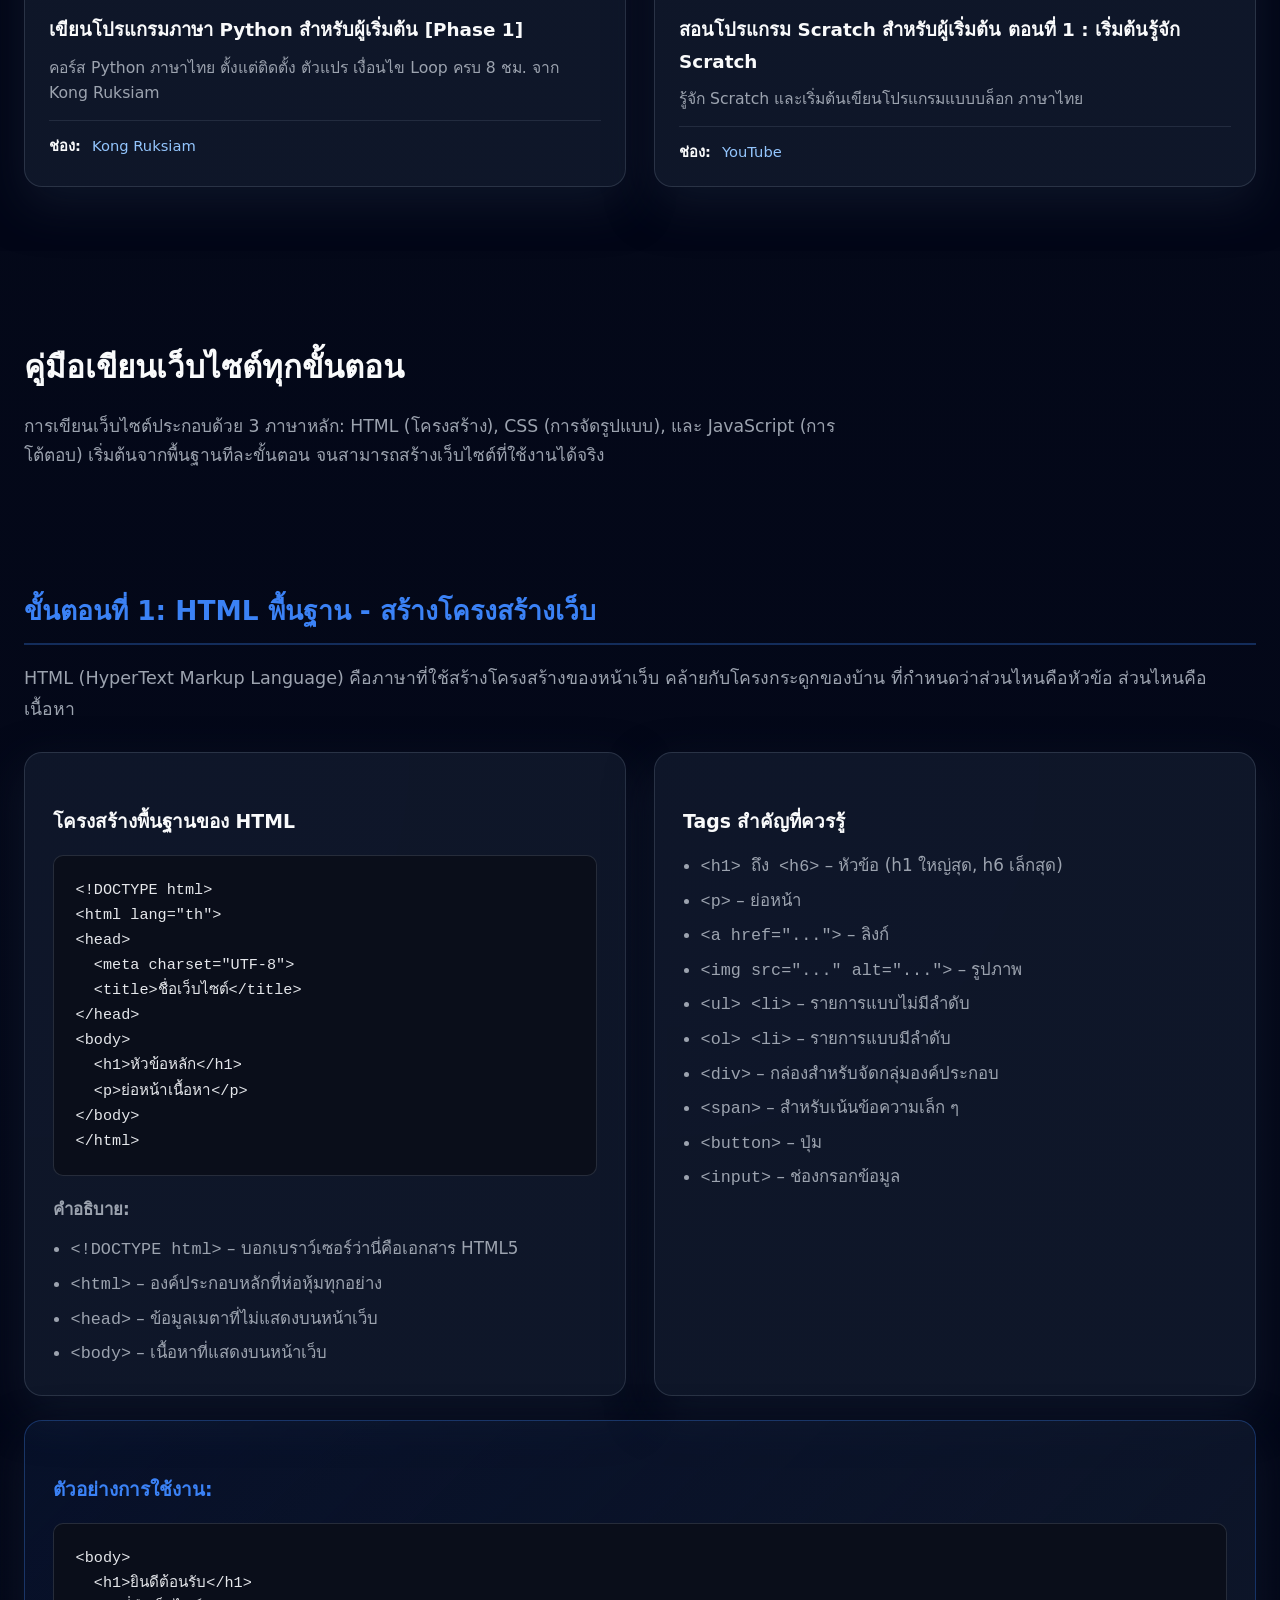
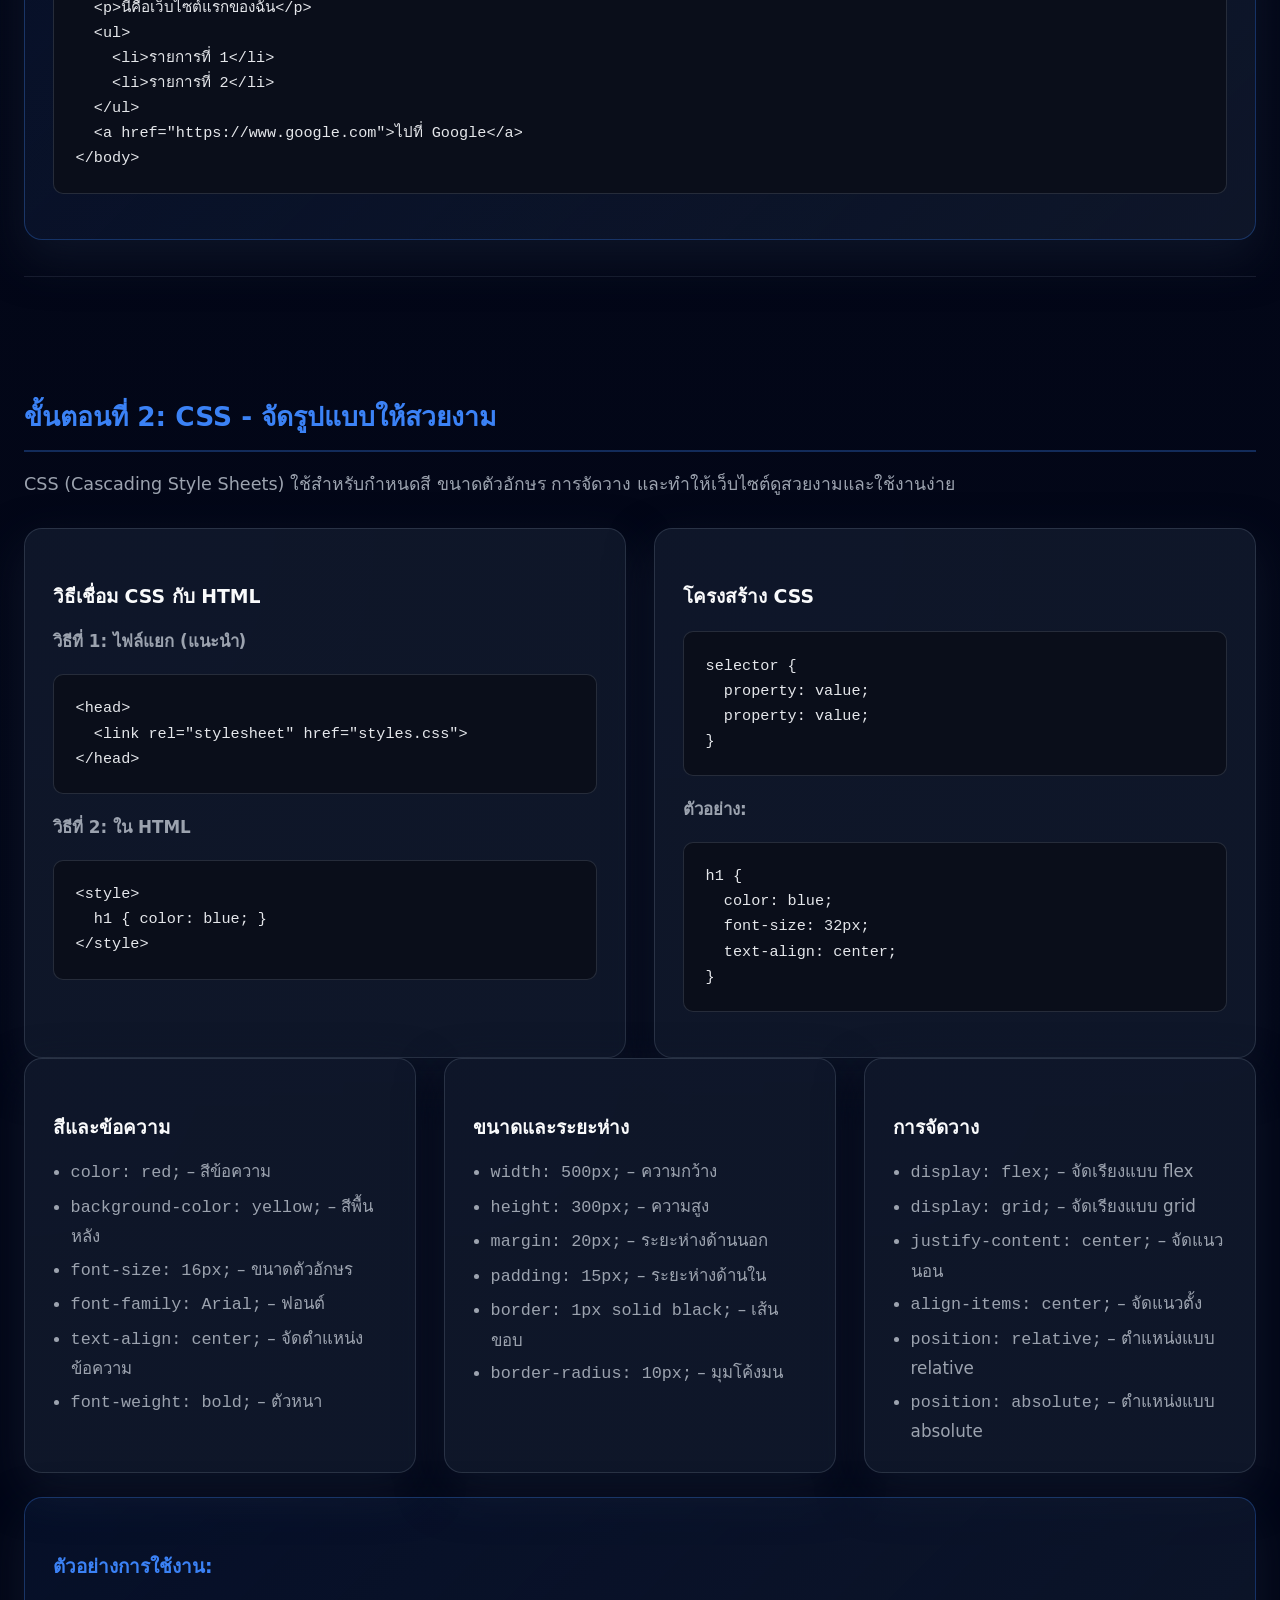
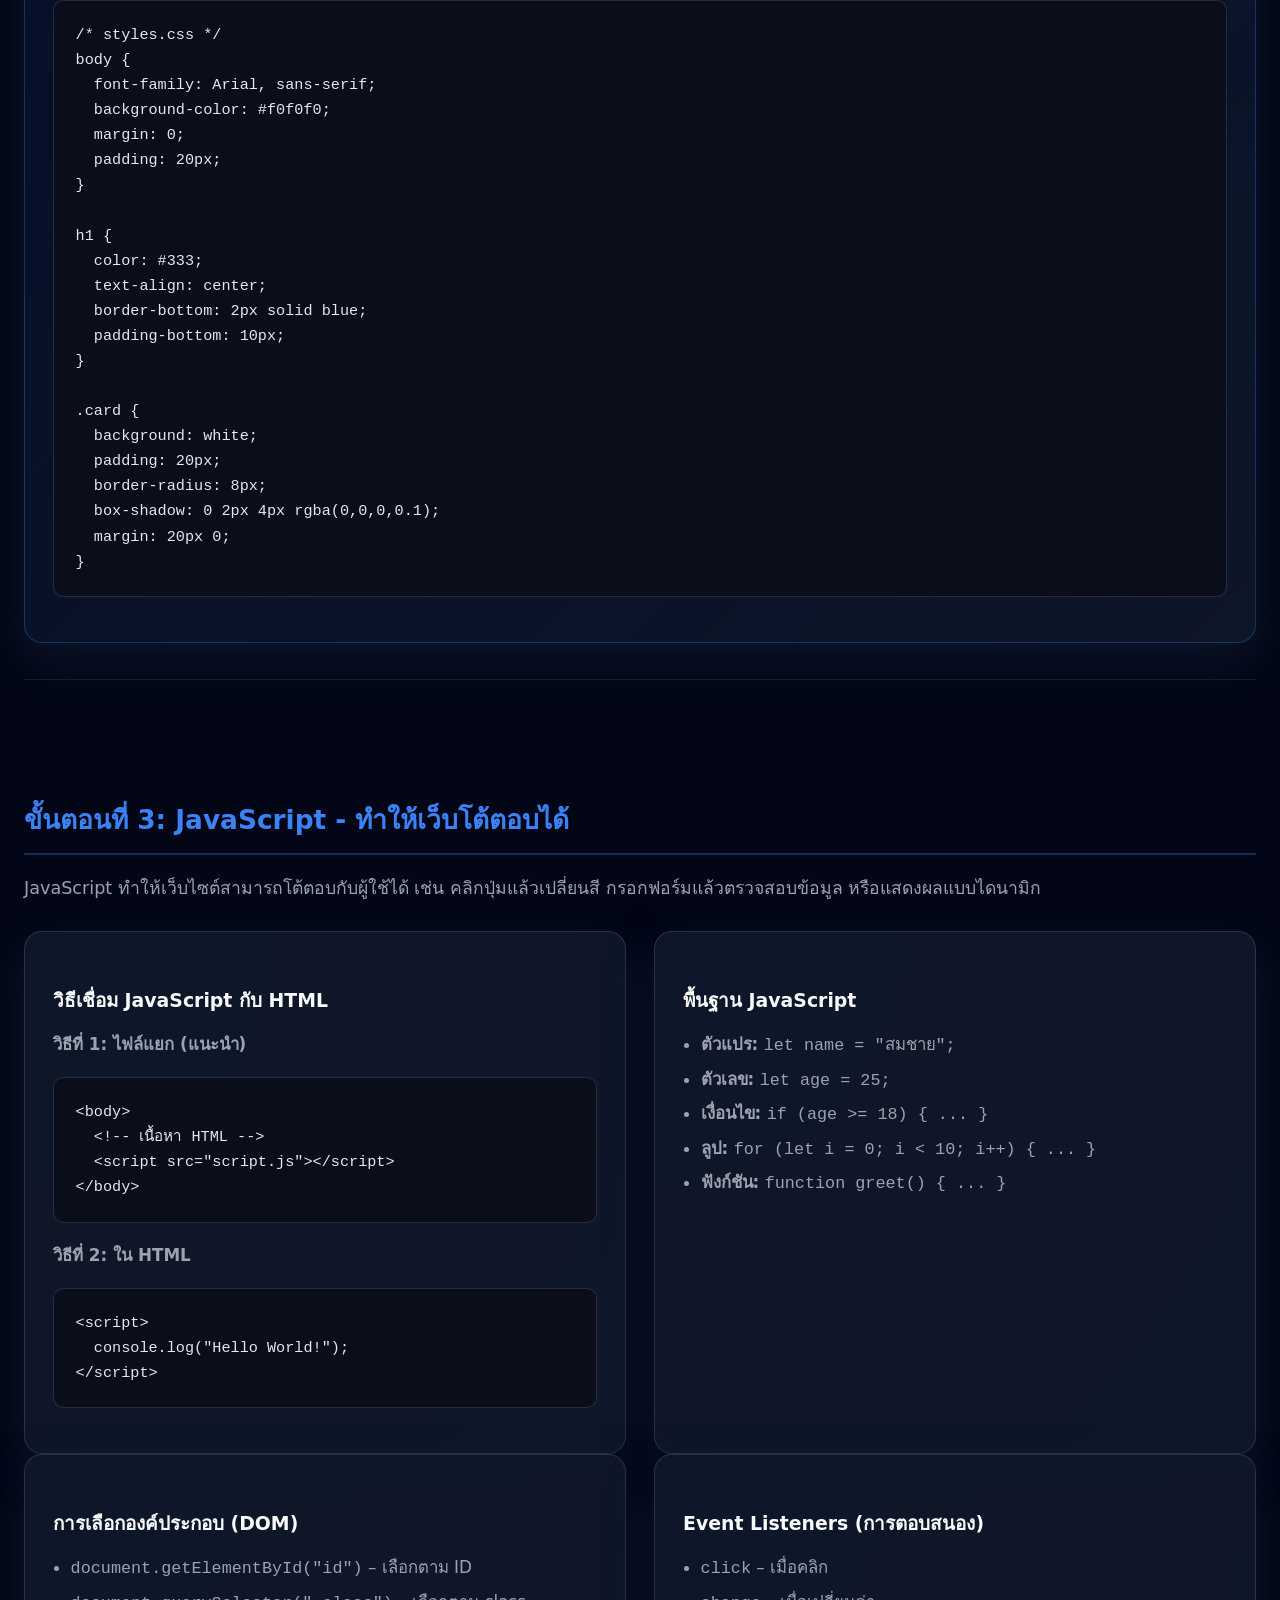
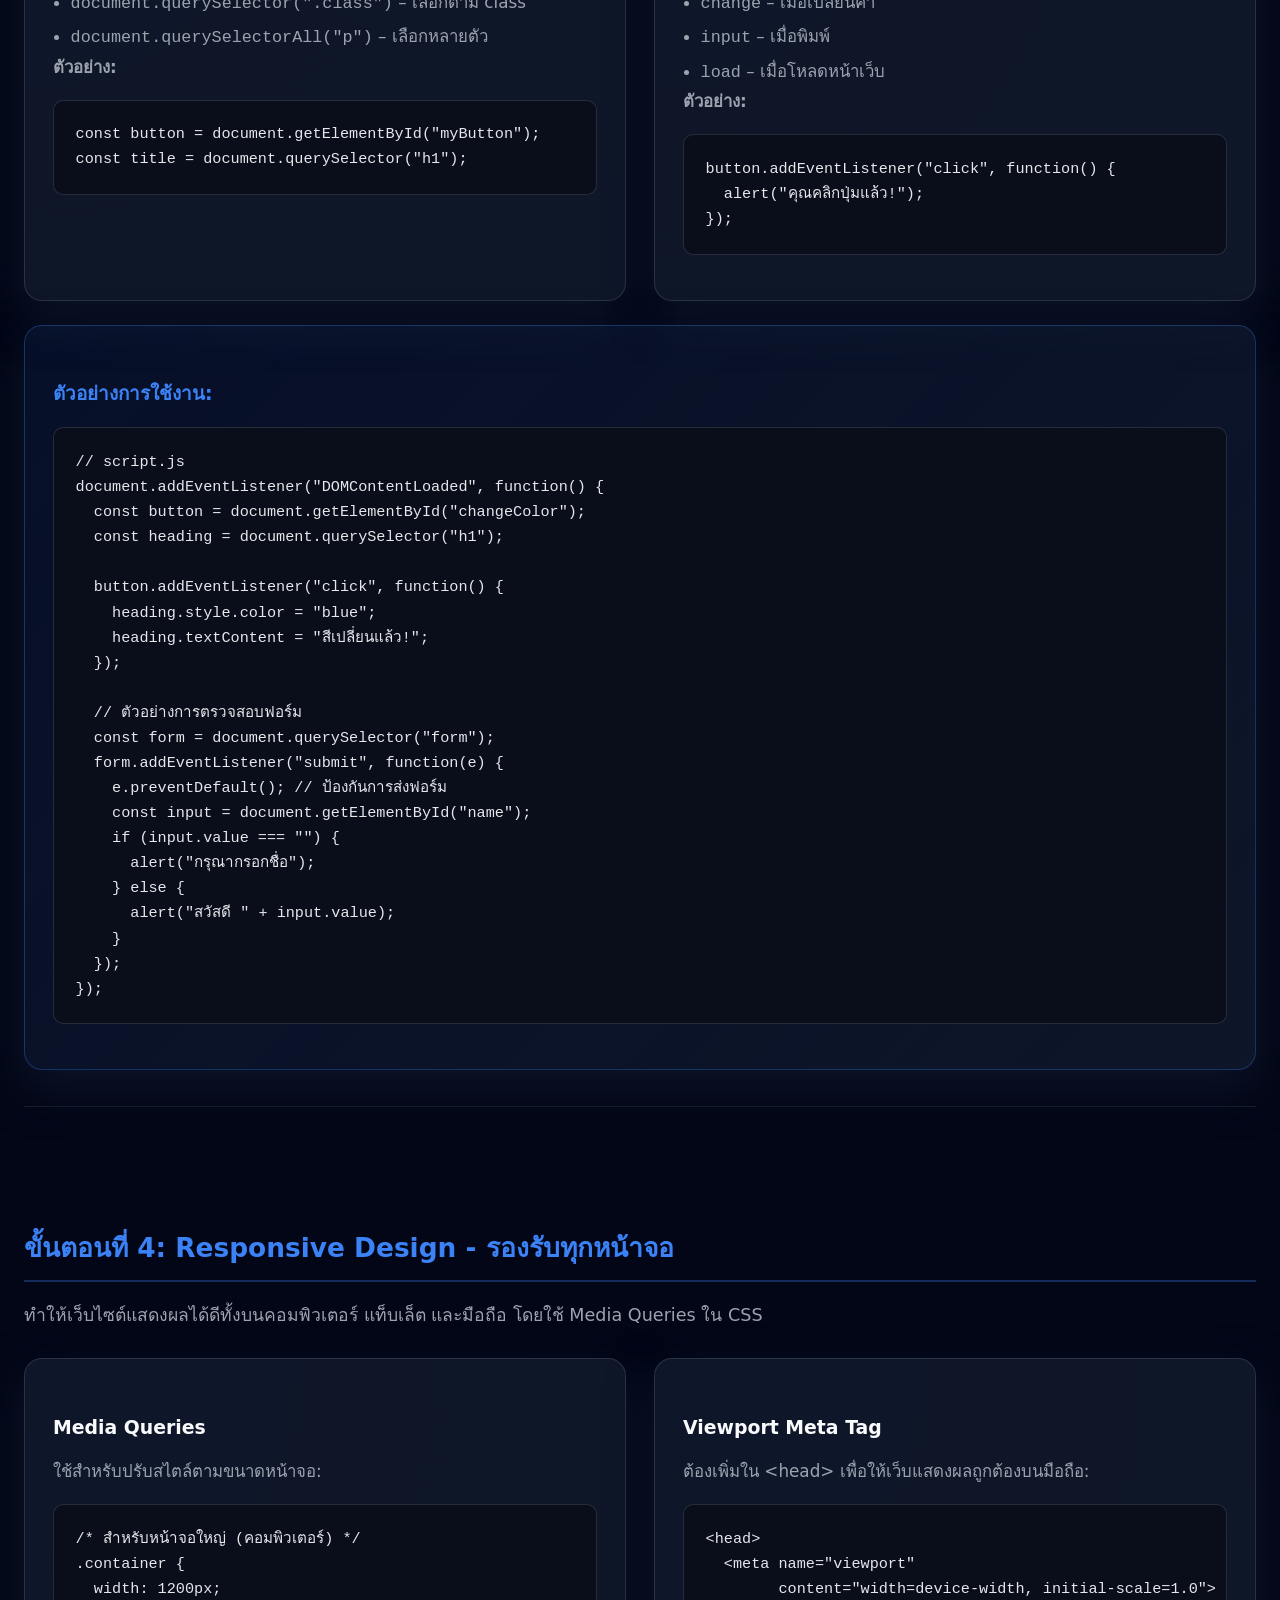
==== commit e2d3fbf5: "Add files via upload" ====
--- a/index.html
+++ b/index.html
@@ -1,29 +1,29 @@
 <!DOCTYPE html>
 <html lang="th">
+
 <head>
   <meta charset="UTF-8" />
   <meta name="viewport" content="width=device-width, initial-scale=1.0" />
   <title>คู่มือความรู้คอมพิวเตอร์ครบวงจร</title>
   <link rel="stylesheet" href="styles.css" />
 </head>
+
 <body>
   <header class="hero">
     <div class="hero-overlay"></div>
     <div class="container hero-layout">
       <div class="hero-content">
         <h1>คู่มือความรู้คอมพิวเตอร์ครบวงจร</h1>
-        <p>เริ่มต้นจากศูนย์ ไปจนถึงใช้งานคอมพิวเตอร์ได้อย่างมั่นใจ ครอบคลุมตั้งแต่ฮาร์ดแวร์ ซอฟต์แวร์ อินเทอร์เน็ต ไปจนถึงความปลอดภัยไซเบอร์</p>
+        <p>เริ่มต้นจากศูนย์ ไปจนถึงใช้งานคอมพิวเตอร์ได้อย่างมั่นใจ ครอบคลุมตั้งแต่ฮาร์ดแวร์ ซอฟต์แวร์ อินเทอร์เน็ต
+          ไปจนถึงความปลอดภัยไซเบอร์</p>
         <div class="hero-actions">
           <a href="#basics" class="btn btn-primary">เริ่มเรียนพื้นฐาน</a>
           <a href="#topics" class="btn btn-outline">เลือกหัวข้อที่สนใจ</a>
         </div>
       </div>
       <div class="hero-graphic">
-        <img
-          src="https://images.unsplash.com/photo-1518770660439-4636190af475?auto=format&fit=crop&w=1000&q=80"
-          alt="ภาพโต๊ะคอมพิวเตอร์พร้อมโน้ตบุ๊กและเมาส์"
-          loading="lazy"
-        />
+        <img src="https://images.unsplash.com/photo-1518770660439-4636190af475?auto=format&fit=crop&w=1000&q=80"
+          alt="ภาพโต๊ะคอมพิวเตอร์พร้อมโน้ตบุ๊กและเมาส์" loading="lazy" />
       </div>
     </div>
   </header>
@@ -40,6 +40,7 @@
         <li><a href="#care">การดูแลรักษา</a></li>
         <li><a href="#coding">เริ่มเขียนโปรแกรม</a></li>
         <li><a href="#webdev">เขียนเว็บไซต์</a></li>
+        <li><a href="#ai">เทคโนโลยี AI</a></li>
       </ul>
     </div>
   </nav>
@@ -79,22 +80,31 @@
           <div class="videos-grid">
             <article class="video-card">
               <div class="video-wrapper">
-                <iframe src="https://www.youtube.com/embed/lswRtzpM1XE" title="Module 1 - การใช้งานคอมพิวเตอร์" frameborder="0" allow="accelerometer; autoplay; clipboard-write; encrypted-media; gyroscope; picture-in-picture" allowfullscreen></iframe>
+                <iframe src="https://www.youtube.com/embed/lswRtzpM1XE" title="Module 1 - การใช้งานคอมพิวเตอร์"
+                  frameborder="0"
+                  allow="accelerometer; autoplay; clipboard-write; encrypted-media; gyroscope; picture-in-picture"
+                  allowfullscreen></iframe>
               </div>
               <div class="video-info">
                 <h4>Module 1 - การใช้งานคอมพิวเตอร์</h4>
-                <p class="video-description">คลิปสอนพื้นฐานการใช้งานคอมพิวเตอร์ ครอบคลุมการเปิด-ปิดเครื่อง การใช้งานเมาส์และแป้นพิมพ์</p>
-                <div class="video-credit"><strong>ช่อง:</strong> <a href="https://www.youtube.com" target="_blank" rel="noopener noreferrer">YouTube Education</a></div>
-              </div>
-            </article>
-            <article class="video-card">
-              <div class="video-wrapper">
-                <iframe src="https://www.youtube.com/embed/_HR3bsjapk4" title="สอนมือใหม่ใช้คีย์บอร์ดคอมพิวเตอร์" frameborder="0" allow="accelerometer; autoplay; clipboard-write; encrypted-media; gyroscope; picture-in-picture" allowfullscreen></iframe>
+                <p class="video-description">คลิปสอนพื้นฐานการใช้งานคอมพิวเตอร์ ครอบคลุมการเปิด-ปิดเครื่อง
+                  การใช้งานเมาส์และแป้นพิมพ์</p>
+                <div class="video-credit"><strong>ช่อง:</strong> <a href="https://www.youtube.com" target="_blank"
+                    rel="noopener noreferrer">YouTube Education</a></div>
+              </div>
+            </article>
+            <article class="video-card">
+              <div class="video-wrapper">
+                <iframe src="https://www.youtube.com/embed/_HR3bsjapk4" title="สอนมือใหม่ใช้คีย์บอร์ดคอมพิวเตอร์"
+                  frameborder="0"
+                  allow="accelerometer; autoplay; clipboard-write; encrypted-media; gyroscope; picture-in-picture"
+                  allowfullscreen></iframe>
               </div>
               <div class="video-info">
                 <h4>สอนมือใหม่ใช้คีย์บอร์ดคอมพิวเตอร์ ปี 2024</h4>
                 <p class="video-description">คลิปสอนการใช้คีย์บอร์ดสำหรับมือใหม่ ใช้งานคอมพิวเตอร์ได้คล่องขึ้น</p>
-                <div class="video-credit"><strong>ช่อง:</strong> <a href="https://www.youtube.com" target="_blank" rel="noopener noreferrer">YouTube</a></div>
+                <div class="video-credit"><strong>ช่อง:</strong> <a href="https://www.youtube.com" target="_blank"
+                    rel="noopener noreferrer">YouTube</a></div>
               </div>
             </article>
           </div>
@@ -130,6 +140,10 @@
             <h3>เริ่มต้นเขียนโปรแกรม</h3>
             <p>แนวคิดพื้นฐานในการเขียนโค้ด และคำศัพท์สำคัญที่ควรรู้ ก่อนลงมือเรียนภาษาโปรแกรม</p>
           </article>
+          <article class="topic-card">
+            <h3>เทคโนโลยี AI</h3>
+            <p>รู้จักเครื่องมือปัญญาประดิษฐ์ ค้นหาวิธีนำ AI มาช่วยในการทำงานและชีวิตประจำวัน</p>
+          </article>
         </div>
       </div>
     </section>
@@ -137,12 +151,9 @@
     <section id="hardware" class="section">
       <div class="container">
         <h2>ฮาร์ดแวร์คอมพิวเตอร์ที่ควรรู้จัก</h2>
-        <img
-          class="section-image"
+        <img class="section-image"
           src="https://images.unsplash.com/photo-1517336714731-489689fd1ca8?auto=format&fit=crop&w=1400&q=80"
-          alt="ภาพชิ้นส่วนคอมพิวเตอร์บนโต๊ะ เช่น เมนบอร์ด และการ์ดจอ"
-          loading="lazy"
-        />
+          alt="ภาพชิ้นส่วนคอมพิวเตอร์บนโต๊ะ เช่น เมนบอร์ด และการ์ดจอ" loading="lazy" />
         <div class="grid grid-3">
           <article class="card">
             <h3>CPU (หน่วยประมวลผลกลาง)</h3>
@@ -204,22 +215,28 @@
           <div class="videos-grid">
             <article class="video-card">
               <div class="video-wrapper">
-                <iframe src="https://www.youtube.com/embed/LfuJMDNiVcs" title="RAM ทำหน้าที่อะไร" frameborder="0" allow="accelerometer; autoplay; clipboard-write; encrypted-media; gyroscope; picture-in-picture" allowfullscreen></iframe>
+                <iframe src="https://www.youtube.com/embed/LfuJMDNiVcs" title="RAM ทำหน้าที่อะไร" frameborder="0"
+                  allow="accelerometer; autoplay; clipboard-write; encrypted-media; gyroscope; picture-in-picture"
+                  allowfullscreen></iframe>
               </div>
               <div class="video-info">
                 <h4>RAM ทำหน้าที่อะไร?</h4>
                 <p class="video-description">คลิปอธิบายการทำงานของ RAM หน่วยความจำหลักของคอมพิวเตอร์</p>
-                <div class="video-credit"><strong>ช่อง:</strong> <a href="https://www.youtube.com" target="_blank" rel="noopener noreferrer">YouTube</a></div>
-              </div>
-            </article>
-            <article class="video-card">
-              <div class="video-wrapper">
-                <iframe src="https://www.youtube.com/embed/0AY8SD-HfOo" title="จัดสเปกคอม iHAVECPU" frameborder="0" allow="accelerometer; autoplay; clipboard-write; encrypted-media; gyroscope; picture-in-picture" allowfullscreen></iframe>
+                <div class="video-credit"><strong>ช่อง:</strong> <a href="https://www.youtube.com" target="_blank"
+                    rel="noopener noreferrer">YouTube</a></div>
+              </div>
+            </article>
+            <article class="video-card">
+              <div class="video-wrapper">
+                <iframe src="https://www.youtube.com/embed/0AY8SD-HfOo" title="จัดสเปกคอม iHAVECPU" frameborder="0"
+                  allow="accelerometer; autoplay; clipboard-write; encrypted-media; gyroscope; picture-in-picture"
+                  allowfullscreen></iframe>
               </div>
               <div class="video-info">
                 <h4>เผยเคล็ดลับ วิธีการจัดสเปกคอมสไตล์ iHAVECPU</h4>
                 <p class="video-description">คำแนะนำการจัดสเปก CPU และอุปกรณ์ให้เหมาะกับการใช้งาน</p>
-                <div class="video-credit"><strong>ช่อง:</strong> <a href="https://www.youtube.com/@iHAVECPU" target="_blank" rel="noopener noreferrer">iHAVECPU</a></div>
+                <div class="video-credit"><strong>ช่อง:</strong> <a href="https://www.youtube.com/@iHAVECPU"
+                    target="_blank" rel="noopener noreferrer">iHAVECPU</a></div>
               </div>
             </article>
           </div>
@@ -250,32 +267,41 @@
               <li>โปรแกรมดู/แก้ไข PDF เช่น Adobe Acrobat Reader</li>
               <li>โปรแกรมแอนตี้ไวรัสและดูแลเครื่อง</li>
             </ul>
-            <p><strong>แนวทางที่ดี</strong>: ติดตั้งเฉพาะโปรแกรมที่จำเป็น อัปเดตสม่ำเสมอ และดาวน์โหลดจากแหล่งที่เชื่อถือได้เท่านั้น</p>
+            <p><strong>แนวทางที่ดี</strong>: ติดตั้งเฉพาะโปรแกรมที่จำเป็น อัปเดตสม่ำเสมอ
+              และดาวน์โหลดจากแหล่งที่เชื่อถือได้เท่านั้น</p>
           </article>
         </div>
 
         <!-- คลิปสอนซอฟต์แวร์ -->
         <div class="videos-section">
-          <h3 style="font-size: 1.4rem; margin: 2.5rem 0 1rem; color: var(--accent);">คลิปสอนซอฟต์แวร์และระบบปฏิบัติการ</h3>
+          <h3 style="font-size: 1.4rem; margin: 2.5rem 0 1rem; color: var(--accent);">คลิปสอนซอฟต์แวร์และระบบปฏิบัติการ
+          </h3>
           <div class="videos-grid">
             <article class="video-card">
               <div class="video-wrapper">
-                <iframe src="https://www.youtube.com/embed/0hzYzTexKdE" title="เปลี่ยน Windows เป็นภาษาไทย" frameborder="0" allow="accelerometer; autoplay; clipboard-write; encrypted-media; gyroscope; picture-in-picture" allowfullscreen></iframe>
+                <iframe src="https://www.youtube.com/embed/0hzYzTexKdE" title="เปลี่ยน Windows เป็นภาษาไทย"
+                  frameborder="0"
+                  allow="accelerometer; autoplay; clipboard-write; encrypted-media; gyroscope; picture-in-picture"
+                  allowfullscreen></iframe>
               </div>
               <div class="video-info">
                 <h4>เปลี่ยน Windows 10/11 อังกฤษ เป็นภาษาไทย ง่ายๆ</h4>
                 <p class="video-description">สอนเปลี่ยนภาษาระบบ Windows จากอังกฤษเป็นไทย สำหรับผู้เริ่มต้น</p>
-                <div class="video-credit"><strong>ช่อง:</strong> <a href="https://www.youtube.com" target="_blank" rel="noopener noreferrer">YouTube</a></div>
-              </div>
-            </article>
-            <article class="video-card">
-              <div class="video-wrapper">
-                <iframe src="https://www.youtube.com/embed/gWmIjT5TYtA" title="ปรับแต่งเมนู Windows 10" frameborder="0" allow="accelerometer; autoplay; clipboard-write; encrypted-media; gyroscope; picture-in-picture" allowfullscreen></iframe>
+                <div class="video-credit"><strong>ช่อง:</strong> <a href="https://www.youtube.com" target="_blank"
+                    rel="noopener noreferrer">YouTube</a></div>
+              </div>
+            </article>
+            <article class="video-card">
+              <div class="video-wrapper">
+                <iframe src="https://www.youtube.com/embed/gWmIjT5TYtA" title="ปรับแต่งเมนู Windows 10" frameborder="0"
+                  allow="accelerometer; autoplay; clipboard-write; encrypted-media; gyroscope; picture-in-picture"
+                  allowfullscreen></iframe>
               </div>
               <div class="video-info">
                 <h4>วิธีการปรับแต่งเมนูเริ่มต้นของ Windows 10</h4>
                 <p class="video-description">สอนการปรับแต่งเมนู Start ของ Windows 10 จาก Microsoft</p>
-                <div class="video-credit"><strong>ช่อง:</strong> <a href="https://www.youtube.com/@Microsoft" target="_blank" rel="noopener noreferrer">Microsoft</a></div>
+                <div class="video-credit"><strong>ช่อง:</strong> <a href="https://www.youtube.com/@Microsoft"
+                    target="_blank" rel="noopener noreferrer">Microsoft</a></div>
               </div>
             </article>
           </div>
@@ -311,22 +337,29 @@
           <div class="videos-grid">
             <article class="video-card">
               <div class="video-wrapper">
-                <iframe src="https://www.youtube.com/embed/Lt61qVk6xEo" title="วิธีเชื่อมเน็ตกับคอม Windows 11" frameborder="0" allow="accelerometer; autoplay; clipboard-write; encrypted-media; gyroscope; picture-in-picture" allowfullscreen></iframe>
+                <iframe src="https://www.youtube.com/embed/Lt61qVk6xEo" title="วิธีเชื่อมเน็ตกับคอม Windows 11"
+                  frameborder="0"
+                  allow="accelerometer; autoplay; clipboard-write; encrypted-media; gyroscope; picture-in-picture"
+                  allowfullscreen></iframe>
               </div>
               <div class="video-info">
                 <h4>วิธีเชื่อมเน็ตกับคอม Windows 11 สำหรับผู้เริ่มต้น</h4>
                 <p class="video-description">สอนวิธีเชื่อมต่ออินเทอร์เน็ตบน Windows 11 ใช้งานได้จริง</p>
-                <div class="video-credit"><strong>ช่อง:</strong> <a href="https://www.youtube.com" target="_blank" rel="noopener noreferrer">YouTube</a></div>
-              </div>
-            </article>
-            <article class="video-card">
-              <div class="video-wrapper">
-                <iframe src="https://www.youtube.com/embed/cIeCRpcgST4" title="วิธีต่อไวไฟเข้าโน๊ตบุ๊ค" frameborder="0" allow="accelerometer; autoplay; clipboard-write; encrypted-media; gyroscope; picture-in-picture" allowfullscreen></iframe>
+                <div class="video-credit"><strong>ช่อง:</strong> <a href="https://www.youtube.com" target="_blank"
+                    rel="noopener noreferrer">YouTube</a></div>
+              </div>
+            </article>
+            <article class="video-card">
+              <div class="video-wrapper">
+                <iframe src="https://www.youtube.com/embed/cIeCRpcgST4" title="วิธีต่อไวไฟเข้าโน๊ตบุ๊ค" frameborder="0"
+                  allow="accelerometer; autoplay; clipboard-write; encrypted-media; gyroscope; picture-in-picture"
+                  allowfullscreen></iframe>
               </div>
               <div class="video-info">
                 <h4>วิธีต่อไวไฟเข้าโน๊ตบุ๊ค / คอมพิวเตอร์</h4>
                 <p class="video-description">สอนการเชื่อมต่อ WiFi เข้าคอมพิวเตอร์แบบเข้าใจง่าย</p>
-                <div class="video-credit"><strong>ช่อง:</strong> <a href="https://www.youtube.com" target="_blank" rel="noopener noreferrer">สาระดีดี</a></div>
+                <div class="video-credit"><strong>ช่อง:</strong> <a href="https://www.youtube.com" target="_blank"
+                    rel="noopener noreferrer">สาระดีดี</a></div>
               </div>
             </article>
           </div>
@@ -371,22 +404,28 @@
           <div class="videos-grid">
             <article class="video-card">
               <div class="video-wrapper">
-                <iframe src="https://www.youtube.com/embed/lUcJnzCW6Hs" title="วิธีป้องกันไวรัส มัลแวร์" frameborder="0" allow="accelerometer; autoplay; clipboard-write; encrypted-media; gyroscope; picture-in-picture" allowfullscreen></iframe>
+                <iframe src="https://www.youtube.com/embed/lUcJnzCW6Hs" title="วิธีป้องกันไวรัส มัลแวร์" frameborder="0"
+                  allow="accelerometer; autoplay; clipboard-write; encrypted-media; gyroscope; picture-in-picture"
+                  allowfullscreen></iframe>
               </div>
               <div class="video-info">
                 <h4>วิธีป้องกันไวรัส มัลแวร์ ที่มากับ Link และไฟล์</h4>
                 <p class="video-description">สอนป้องกันไวรัสและมัลแวร์จากลิงก์และไฟล์ โดย iT24Hrs</p>
-                <div class="video-credit"><strong>ช่อง:</strong> <a href="https://www.youtube.com/@iT24Hrs" target="_blank" rel="noopener noreferrer">iT24Hrs</a></div>
-              </div>
-            </article>
-            <article class="video-card">
-              <div class="video-wrapper">
-                <iframe src="https://www.youtube.com/embed/UCTommSWwxw" title="เทคนิคการตั้งรหัสผ่าน" frameborder="0" allow="accelerometer; autoplay; clipboard-write; encrypted-media; gyroscope; picture-in-picture" allowfullscreen></iframe>
+                <div class="video-credit"><strong>ช่อง:</strong> <a href="https://www.youtube.com/@iT24Hrs"
+                    target="_blank" rel="noopener noreferrer">iT24Hrs</a></div>
+              </div>
+            </article>
+            <article class="video-card">
+              <div class="video-wrapper">
+                <iframe src="https://www.youtube.com/embed/UCTommSWwxw" title="เทคนิคการตั้งรหัสผ่าน" frameborder="0"
+                  allow="accelerometer; autoplay; clipboard-write; encrypted-media; gyroscope; picture-in-picture"
+                  allowfullscreen></iframe>
               </div>
               <div class="video-info">
                 <h4>เทคนิคการตั้งรหัสผ่าน (password) จำง่าย และปลอดภัย</h4>
                 <p class="video-description">สอนสร้างรหัสผ่านที่จำง่ายและปลอดภัย</p>
-                <div class="video-credit"><strong>ช่อง:</strong> <a href="https://www.youtube.com" target="_blank" rel="noopener noreferrer">YouTube</a></div>
+                <div class="video-credit"><strong>ช่อง:</strong> <a href="https://www.youtube.com" target="_blank"
+                    rel="noopener noreferrer">YouTube</a></div>
               </div>
             </article>
           </div>
@@ -418,26 +457,35 @@
 
         <!-- คลิปสอนการดูแลรักษา -->
         <div class="videos-section">
-          <h3 style="font-size: 1.4rem; margin: 2.5rem 0 1rem; color: var(--accent);">คลิปสอนการดูแลรักษาคอมพิวเตอร์</h3>
+          <h3 style="font-size: 1.4rem; margin: 2.5rem 0 1rem; color: var(--accent);">คลิปสอนการดูแลรักษาคอมพิวเตอร์
+          </h3>
           <div class="videos-grid">
             <article class="video-card">
               <div class="video-wrapper">
-                <iframe src="https://www.youtube.com/embed/un9qF4qjhF4" title="การดูแลคอมพิวเตอร์ให้สะอาดและเร็วเหมือนใหม่" frameborder="0" allow="accelerometer; autoplay; clipboard-write; encrypted-media; gyroscope; picture-in-picture" allowfullscreen></iframe>
+                <iframe src="https://www.youtube.com/embed/un9qF4qjhF4"
+                  title="การดูแลคอมพิวเตอร์ให้สะอาดและเร็วเหมือนใหม่" frameborder="0"
+                  allow="accelerometer; autoplay; clipboard-write; encrypted-media; gyroscope; picture-in-picture"
+                  allowfullscreen></iframe>
               </div>
               <div class="video-info">
                 <h4>การดูแลคอมพิวเตอร์ให้สะอาดและเร็วเหมือนใหม่</h4>
                 <p class="video-description">สอนการดูแลและทำความสะอาดเครื่องให้ทำงานได้ดี</p>
-                <div class="video-credit"><strong>ช่อง:</strong> <a href="https://www.youtube.com" target="_blank" rel="noopener noreferrer">YouTube</a></div>
-              </div>
-            </article>
-            <article class="video-card">
-              <div class="video-wrapper">
-                <iframe src="https://www.youtube.com/embed/qOg0FqD8_S4" title="ทำความสะอาดคอม ฉบับมือใหม่" frameborder="0" allow="accelerometer; autoplay; clipboard-write; encrypted-media; gyroscope; picture-in-picture" allowfullscreen></iframe>
+                <div class="video-credit"><strong>ช่อง:</strong> <a href="https://www.youtube.com" target="_blank"
+                    rel="noopener noreferrer">YouTube</a></div>
+              </div>
+            </article>
+            <article class="video-card">
+              <div class="video-wrapper">
+                <iframe src="https://www.youtube.com/embed/qOg0FqD8_S4" title="ทำความสะอาดคอม ฉบับมือใหม่"
+                  frameborder="0"
+                  allow="accelerometer; autoplay; clipboard-write; encrypted-media; gyroscope; picture-in-picture"
+                  allowfullscreen></iframe>
               </div>
               <div class="video-info">
                 <h4>ทำความสะอาดคอม ฉบับมือใหม่ก็ทำได้ ด้วยของใช้รอบตัว</h4>
                 <p class="video-description">สอนทำความสะอาดคอมแบบง่าย ด้วยของใช้ที่มีอยู่แล้ว</p>
-                <div class="video-credit"><strong>ช่อง:</strong> <a href="https://www.youtube.com" target="_blank" rel="noopener noreferrer">YouTube</a></div>
+                <div class="video-credit"><strong>ช่อง:</strong> <a href="https://www.youtube.com" target="_blank"
+                    rel="noopener noreferrer">YouTube</a></div>
               </div>
             </article>
           </div>
@@ -479,22 +527,31 @@
           <div class="videos-grid">
             <article class="video-card">
               <div class="video-wrapper">
-                <iframe src="https://www.youtube.com/embed/HEqxgFyK77I" title="เขียนโปรแกรมภาษา Python สำหรับผู้เริ่มต้น" frameborder="0" allow="accelerometer; autoplay; clipboard-write; encrypted-media; gyroscope; picture-in-picture" allowfullscreen></iframe>
+                <iframe src="https://www.youtube.com/embed/HEqxgFyK77I"
+                  title="เขียนโปรแกรมภาษา Python สำหรับผู้เริ่มต้น" frameborder="0"
+                  allow="accelerometer; autoplay; clipboard-write; encrypted-media; gyroscope; picture-in-picture"
+                  allowfullscreen></iframe>
               </div>
               <div class="video-info">
                 <h4>เขียนโปรแกรมภาษา Python สำหรับผู้เริ่มต้น [Phase 1]</h4>
-                <p class="video-description">คอร์ส Python ภาษาไทย ตั้งแต่ติดตั้ง ตัวแปร เงื่อนไข Loop ครบ 8 ชม. จาก Kong Ruksiam</p>
-                <div class="video-credit"><strong>ช่อง:</strong> <a href="https://www.youtube.com/@KongRuksiam" target="_blank" rel="noopener noreferrer">Kong Ruksiam</a></div>
-              </div>
-            </article>
-            <article class="video-card">
-              <div class="video-wrapper">
-                <iframe src="https://www.youtube.com/embed/ci7YWIf0hl8" title="สอนโปรแกรม Scratch สำหรับผู้เริ่มต้น ตอนที่ 1" frameborder="0" allow="accelerometer; autoplay; clipboard-write; encrypted-media; gyroscope; picture-in-picture" allowfullscreen></iframe>
+                <p class="video-description">คอร์ส Python ภาษาไทย ตั้งแต่ติดตั้ง ตัวแปร เงื่อนไข Loop ครบ 8 ชม. จาก Kong
+                  Ruksiam</p>
+                <div class="video-credit"><strong>ช่อง:</strong> <a href="https://www.youtube.com/@KongRuksiam"
+                    target="_blank" rel="noopener noreferrer">Kong Ruksiam</a></div>
+              </div>
+            </article>
+            <article class="video-card">
+              <div class="video-wrapper">
+                <iframe src="https://www.youtube.com/embed/ci7YWIf0hl8"
+                  title="สอนโปรแกรม Scratch สำหรับผู้เริ่มต้น ตอนที่ 1" frameborder="0"
+                  allow="accelerometer; autoplay; clipboard-write; encrypted-media; gyroscope; picture-in-picture"
+                  allowfullscreen></iframe>
               </div>
               <div class="video-info">
                 <h4>สอนโปรแกรม Scratch สำหรับผู้เริ่มต้น ตอนที่ 1 : เริ่มต้นรู้จัก Scratch</h4>
                 <p class="video-description">รู้จัก Scratch และเริ่มต้นเขียนโปรแกรมแบบบล็อก ภาษาไทย</p>
-                <div class="video-credit"><strong>ช่อง:</strong> <a href="https://www.youtube.com" target="_blank" rel="noopener noreferrer">YouTube</a></div>
+                <div class="video-credit"><strong>ช่อง:</strong> <a href="https://www.youtube.com" target="_blank"
+                    rel="noopener noreferrer">YouTube</a></div>
               </div>
             </article>
           </div>
@@ -517,7 +574,7 @@
             HTML (HyperText Markup Language) คือภาษาที่ใช้สร้างโครงสร้างของหน้าเว็บ
             คล้ายกับโครงกระดูกของบ้าน ที่กำหนดว่าส่วนไหนคือหัวข้อ ส่วนไหนคือเนื้อหา
           </p>
-          
+
           <div class="grid grid-2">
             <article class="card">
               <h4>โครงสร้างพื้นฐานของ HTML</h4>
@@ -587,7 +644,7 @@
               <pre class="code-block"><code>&lt;head&gt;
   &lt;link rel="stylesheet" href="styles.css"&gt;
 &lt;/head&gt;</code></pre>
-              
+
               <p><strong>วิธีที่ 2: ใน HTML</strong></p>
               <pre class="code-block"><code>&lt;style&gt;
   h1 { color: blue; }
@@ -690,7 +747,7 @@
   &lt;!-- เนื้อหา HTML --&gt;
   &lt;script src="script.js"&gt;&lt;/script&gt;
 &lt;/body&gt;</code></pre>
-              
+
               <p><strong>วิธีที่ 2: ใน HTML</strong></p>
               <pre class="code-block"><code>&lt;script&gt;
   console.log("Hello World!");
@@ -837,7 +894,7 @@
         <!-- ขั้นตอนที่ 5: เครื่องมือและเทคนิค -->
         <div class="webdev-step">
           <h3 class="step-title">ขั้นตอนที่ 5: เครื่องมือและเทคนิคที่ควรรู้</h3>
-          
+
           <div class="grid grid-3">
             <article class="card">
               <h4>เครื่องมือสำหรับเขียนโค้ด</h4>
@@ -873,7 +930,8 @@
           <div class="card example-card">
             <h4>โปรแกรมที่ใช้สอน (แบบละเอียด กดเพื่อดูทีละตัว)</h4>
             <p style="color: var(--text-muted); margin: 0;">
-              แนะนำให้ติดตั้งตามลำดับ: <strong>เบราว์เซอร์</strong> → <strong>VS Code</strong> → <strong>ส่วนเสริม (Extensions)</strong> → (เสริม) <strong>Git</strong> และ <strong>Node.js</strong>
+              แนะนำให้ติดตั้งตามลำดับ: <strong>เบราว์เซอร์</strong> → <strong>VS Code</strong> → <strong>ส่วนเสริม
+                (Extensions)</strong> → (เสริม) <strong>Git</strong> และ <strong>Node.js</strong>
             </p>
           </div>
 
@@ -882,10 +940,12 @@
               <summary>1) Visual Studio Code (VS Code) – โปรแกรมหลักสำหรับเขียนโค้ด</summary>
               <div class="program-body">
                 <p>
-                  ใช้สำหรับสร้าง/แก้ไขไฟล์ <code>.html</code>, <code>.css</code>, <code>.js</code> มีระบบช่วยเติมโค้ด และติดตั้งส่วนเสริมได้
+                  ใช้สำหรับสร้าง/แก้ไขไฟล์ <code>.html</code>, <code>.css</code>, <code>.js</code> มีระบบช่วยเติมโค้ด
+                  และติดตั้งส่วนเสริมได้
                 </p>
                 <ul>
-                  <li><strong>ดาวน์โหลด</strong>: <a href="https://code.visualstudio.com/" target="_blank" rel="noopener noreferrer">code.visualstudio.com</a></li>
+                  <li><strong>ดาวน์โหลด</strong>: <a href="https://code.visualstudio.com/" target="_blank"
+                      rel="noopener noreferrer">code.visualstudio.com</a></li>
                   <li><strong>ติดตั้ง (Windows)</strong>:
                     <ol class="program-steps">
                       <li>ดาวน์โหลดไฟล์ติดตั้ง แล้วดับเบิลคลิก</li>
@@ -900,7 +960,9 @@
                       <li>สร้างไฟล์ <code>index.html</code>, <code>styles.css</code>, <code>script.js</code></li>
                     </ol>
                   </li>
-                  <li><strong>คีย์ลัดที่ใช้บ่อย</strong>: <code>Ctrl+S</code> บันทึก, <code>Ctrl+P</code> ค้นหาไฟล์, <code>Ctrl+/</code> คอมเมนต์</li>
+                  <li><strong>คีย์ลัดที่ใช้บ่อย</strong>: <code>Ctrl+S</code> บันทึก, <code>Ctrl+P</code> ค้นหาไฟล์,
+                    <code>Ctrl+/</code> คอมเมนต์
+                  </li>
                 </ul>
               </div>
             </details>
@@ -924,7 +986,9 @@
                       <li>แก้ไฟล์แล้วกดบันทึก (<code>Ctrl+S</code>) หน้าเว็บจะอัปเดต</li>
                     </ol>
                   </li>
-                  <li><strong>ถ้าเปิดไม่ขึ้น</strong>: ปิด Go Live แล้วเปิดใหม่, ตรวจว่าไฟล์อยู่ในโฟลเดอร์ที่เปิดด้วย <strong>Open Folder</strong></li>
+                  <li><strong>ถ้าเปิดไม่ขึ้น</strong>: ปิด Go Live แล้วเปิดใหม่, ตรวจว่าไฟล์อยู่ในโฟลเดอร์ที่เปิดด้วย
+                    <strong>Open Folder</strong>
+                  </li>
                 </ul>
               </div>
             </details>
@@ -934,11 +998,13 @@
               <div class="program-body">
                 <p>ช่วยจัดย่อหน้า เว้นวรรค และรูปแบบโค้ดให้สม่ำเสมอ ลดปัญหา “โค้ดรกอ่านยาก”</p>
                 <ul>
-                  <li><strong>ติดตั้ง</strong>: VS Code → Extensions → ค้นหา <strong>Prettier - Code formatter</strong> → Install</li>
+                  <li><strong>ติดตั้ง</strong>: VS Code → Extensions → ค้นหา <strong>Prettier - Code formatter</strong>
+                    → Install</li>
                   <li><strong>ใช้งานเร็ว ๆ</strong>:
                     <ol class="program-steps">
                       <li>คลิกขวาในไฟล์ → <strong>Format Document</strong></li>
-                      <li>(แนะนำ) เปิด <strong>Format on Save</strong>: Settings → ค้นหา “format on save” → เปิดใช้งาน</li>
+                      <li>(แนะนำ) เปิด <strong>Format on Save</strong>: Settings → ค้นหา “format on save” → เปิดใช้งาน
+                      </li>
                     </ol>
                   </li>
                   <li><strong>ทิป</strong>: ถ้า Format ไม่ทำงาน ให้ตั้ง Default Formatter เป็น Prettier ใน Settings</li>
@@ -975,15 +1041,18 @@
               <div class="program-body">
                 <p>เหมาะมากเวลาฝึกทำโปรเจกต์: แก้พลาดสามารถย้อนกลับ และส่งงาน/แชร์งานได้</p>
                 <ul>
-                  <li><strong>ดาวน์โหลด Git</strong>: <a href="https://git-scm.com/" target="_blank" rel="noopener noreferrer">git-scm.com</a></li>
-                  <li><strong>ดาวน์โหลด GitHub Desktop</strong>: <a href="https://desktop.github.com/" target="_blank" rel="noopener noreferrer">desktop.github.com</a></li>
+                  <li><strong>ดาวน์โหลด Git</strong>: <a href="https://git-scm.com/" target="_blank"
+                      rel="noopener noreferrer">git-scm.com</a></li>
+                  <li><strong>ดาวน์โหลด GitHub Desktop</strong>: <a href="https://desktop.github.com/" target="_blank"
+                      rel="noopener noreferrer">desktop.github.com</a></li>
                   <li><strong>เริ่มต้นแบบง่าย (ในโฟลเดอร์โปรเจกต์)</strong>:
                     <ol class="program-steps">
                       <li>สร้าง repo ใหม่ใน GitHub Desktop</li>
                       <li>Commit ทุกครั้งที่ทำเสร็จเป็น “ช่วง ๆ” เช่น “ทำเมนูเสร็จ”</li>
                     </ol>
                   </li>
-                  <li><strong>คำศัพท์ที่ต้องรู้</strong>: repository (ที่เก็บงาน), commit (บันทึกจุดเปลี่ยน), history (ประวัติ)</li>
+                  <li><strong>คำศัพท์ที่ต้องรู้</strong>: repository (ที่เก็บงาน), commit (บันทึกจุดเปลี่ยน), history
+                    (ประวัติ)</li>
                 </ul>
               </div>
             </details>
@@ -993,8 +1062,11 @@
               <div class="program-body">
                 <p>ถ้าคุณเริ่มเรียน React/Vue หรือใช้เครื่องมือ build (เช่น Vite) จะต้องใช้ Node.js</p>
                 <ul>
-                  <li><strong>ดาวน์โหลด (แนะนำ LTS)</strong>: <a href="https://nodejs.org/" target="_blank" rel="noopener noreferrer">nodejs.org</a></li>
-                  <li><strong>ตรวจสอบติดตั้งสำเร็จ</strong> (เปิด PowerShell แล้วพิมพ์): <code>node -v</code> และ <code>npm -v</code></li>
+                  <li><strong>ดาวน์โหลด (แนะนำ LTS)</strong>: <a href="https://nodejs.org/" target="_blank"
+                      rel="noopener noreferrer">nodejs.org</a></li>
+                  <li><strong>ตรวจสอบติดตั้งสำเร็จ</strong> (เปิด PowerShell แล้วพิมพ์): <code>node -v</code> และ
+                    <code>npm -v</code>
+                  </li>
                   <li><strong>ใช้ทำอะไรได้บ้าง</strong>:
                     <ul>
                       <li>ติดตั้งไลบรารีด้วย <code>npm</code></li>
@@ -1011,8 +1083,10 @@
               <div class="program-body">
                 <p>ช่วยวางเลย์เอาต์ สี ฟอนต์ และโครงหน้าเว็บ ทำให้เขียนจริงได้เร็วขึ้น</p>
                 <ul>
-                  <li><strong>Figma</strong>: <a href="https://www.figma.com/" target="_blank" rel="noopener noreferrer">figma.com</a></li>
-                  <li><strong>Canva</strong>: <a href="https://www.canva.com/" target="_blank" rel="noopener noreferrer">canva.com</a></li>
+                  <li><strong>Figma</strong>: <a href="https://www.figma.com/" target="_blank"
+                      rel="noopener noreferrer">figma.com</a></li>
+                  <li><strong>Canva</strong>: <a href="https://www.canva.com/" target="_blank"
+                      rel="noopener noreferrer">canva.com</a></li>
                   <li><strong>วิธีใช้แบบสั้น</strong>:
                     <ol class="program-steps">
                       <li>เลือกขนาดเฟรม (Desktop/Mobile)</li>
@@ -1083,7 +1157,7 @@
 
           <div class="card example-card">
             <h4>โปรเจกต์: หน้า Landing Page แบบง่าย</h4>
-            
+
             <p><strong>1. สร้างไฟล์ index.html:</strong></p>
             <pre class="code-block"><code>&lt;!DOCTYPE html&gt;
 &lt;html lang="th"&gt;
@@ -1205,11 +1279,9 @@
           <div class="videos-grid">
             <article class="video-card">
               <div class="video-wrapper">
-                <iframe 
-                  src="https://www.youtube.com/embed/W5pI_wg0gCI" 
-                  title="สอน HTML CSS JavaScript สำหรับผู้เริ่มต้น"
-                  frameborder="0" 
-                  allow="accelerometer; autoplay; clipboard-write; encrypted-media; gyroscope; picture-in-picture" 
+                <iframe src="https://www.youtube.com/embed/W5pI_wg0gCI"
+                  title="สอน HTML CSS JavaScript สำหรับผู้เริ่มต้น" frameborder="0"
+                  allow="accelerometer; autoplay; clipboard-write; encrypted-media; gyroscope; picture-in-picture"
                   allowfullscreen>
                 </iframe>
               </div>
@@ -1219,7 +1291,7 @@
                   คลิปสอนพื้นฐาน HTML, CSS, และ JavaScript แบบครบวงจร 1 ชั่วโมง 38 นาที สร้างโปรเจกต์จริงตั้งแต่เริ่มต้น
                 </p>
                 <div class="video-credit">
-                  <strong>ช่อง:</strong> 
+                  <strong>ช่อง:</strong>
                   <a href="https://www.youtube.com/@BorntoDev" target="_blank" rel="noopener noreferrer">BorntoDev</a>
                 </div>
               </div>
@@ -1227,11 +1299,8 @@
 
             <article class="video-card">
               <div class="video-wrapper">
-                <iframe 
-                  src="https://www.youtube.com/embed/7MeQxBqchNU" 
-                  title="สอน HTML ตั้งแต่เริ่มต้น"
-                  frameborder="0" 
-                  allow="accelerometer; autoplay; clipboard-write; encrypted-media; gyroscope; picture-in-picture" 
+                <iframe src="https://www.youtube.com/embed/7MeQxBqchNU" title="สอน HTML ตั้งแต่เริ่มต้น" frameborder="0"
+                  allow="accelerometer; autoplay; clipboard-write; encrypted-media; gyroscope; picture-in-picture"
                   allowfullscreen>
                 </iframe>
               </div>
@@ -1241,7 +1310,7 @@
                   คลิปสอน HTML5 แบบละเอียด ครอบคลุม HTML Structure, Tags, CSS Implementation และ HTML Semantics
                 </p>
                 <div class="video-credit">
-                  <strong>ช่อง:</strong> 
+                  <strong>ช่อง:</strong>
                   <a href="https://www.youtube.com/@MilerDev" target="_blank" rel="noopener noreferrer">MilerDev</a>
                 </div>
               </div>
@@ -1249,11 +1318,9 @@
 
             <article class="video-card">
               <div class="video-wrapper">
-                <iframe 
-                  src="https://www.youtube.com/embed/OulQ9W2s6Z0" 
-                  title="สอน CSS สำหรับผู้เริ่มต้น"
-                  frameborder="0" 
-                  allow="accelerometer; autoplay; clipboard-write; encrypted-media; gyroscope; picture-in-picture" 
+                <iframe src="https://www.youtube.com/embed/OulQ9W2s6Z0" title="สอน CSS สำหรับผู้เริ่มต้น"
+                  frameborder="0"
+                  allow="accelerometer; autoplay; clipboard-write; encrypted-media; gyroscope; picture-in-picture"
                   allowfullscreen>
                 </iframe>
               </div>
@@ -1263,7 +1330,7 @@
                   สร้างโปรเจกต์ To-Do App ด้วย HTML, CSS และ JavaScript แบบเต็มรูปแบบ พร้อม Deploy จริง
                 </p>
                 <div class="video-credit">
-                  <strong>ช่อง:</strong> 
+                  <strong>ช่อง:</strong>
                   <a href="https://www.youtube.com/@BorntoDev" target="_blank" rel="noopener noreferrer">BorntoDev</a>
                 </div>
               </div>
@@ -1271,21 +1338,19 @@
 
             <article class="video-card">
               <div class="video-wrapper">
-                <iframe 
-                  src="https://www.youtube.com/embed/PGZ7QiKdumo" 
-                  title="สอน JavaScript พื้นฐาน"
-                  frameborder="0" 
-                  allow="accelerometer; autoplay; clipboard-write; encrypted-media; gyroscope; picture-in-picture" 
+                <iframe src="https://www.youtube.com/embed/PGZ7QiKdumo" title="สอน JavaScript พื้นฐาน" frameborder="0"
+                  allow="accelerometer; autoplay; clipboard-write; encrypted-media; gyroscope; picture-in-picture"
                   allowfullscreen>
                 </iframe>
               </div>
               <div class="video-info">
                 <h4>สอนพื้นฐาน JavaScript ทั้งหมดแบบจบในคลิปเดียว</h4>
                 <p class="video-description">
-                  คลิปสอน JavaScript แบบครบถ้วน ครอบคลุมตัวแปร Operator เงื่อนไข ลูป ฟังก์ชัน และ Event Driven Programming (1.3M+ views)
+                  คลิปสอน JavaScript แบบครบถ้วน ครอบคลุมตัวแปร Operator เงื่อนไข ลูป ฟังก์ชัน และ Event Driven
+                  Programming (1.3M+ views)
                 </p>
                 <div class="video-credit">
-                  <strong>ช่อง:</strong> 
+                  <strong>ช่อง:</strong>
                   <a href="https://www.youtube.com/@BorntoDev" target="_blank" rel="noopener noreferrer">BorntoDev</a>
                 </div>
               </div>
@@ -1293,11 +1358,9 @@
 
             <article class="video-card">
               <div class="video-wrapper">
-                <iframe 
-                  src="https://www.youtube.com/embed/HnynaGClq8I" 
-                  title="สอน Responsive Web Design"
-                  frameborder="0" 
-                  allow="accelerometer; autoplay; clipboard-write; encrypted-media; gyroscope; picture-in-picture" 
+                <iframe src="https://www.youtube.com/embed/HnynaGClq8I" title="สอน Responsive Web Design"
+                  frameborder="0"
+                  allow="accelerometer; autoplay; clipboard-write; encrypted-media; gyroscope; picture-in-picture"
                   allowfullscreen>
                 </iframe>
               </div>
@@ -1307,7 +1370,7 @@
                   คลิปสอนพื้นฐาน JavaScript สำหรับผู้เริ่มต้น ครอบคลุมการใช้งานเบื้องต้นและแนวคิดสำคัญ
                 </p>
                 <div class="video-credit">
-                  <strong>ช่อง:</strong> 
+                  <strong>ช่อง:</strong>
                   <a href="https://www.youtube.com/@BorntoDev" target="_blank" rel="noopener noreferrer">BorntoDev</a>
                 </div>
               </div>
@@ -1315,11 +1378,9 @@
 
             <article class="video-card">
               <div class="video-wrapper">
-                <iframe 
-                  src="https://www.youtube.com/embed/gzoifHuIsrI" 
-                  title="Build a Note Taking App with JavaScript"
-                  frameborder="0" 
-                  allow="accelerometer; autoplay; clipboard-write; encrypted-media; gyroscope; picture-in-picture" 
+                <iframe src="https://www.youtube.com/embed/gzoifHuIsrI" title="Build a Note Taking App with JavaScript"
+                  frameborder="0"
+                  allow="accelerometer; autoplay; clipboard-write; encrypted-media; gyroscope; picture-in-picture"
                   allowfullscreen>
                 </iframe>
               </div>
@@ -1329,7 +1390,7 @@
                   สร้างแอป Note Taking ด้วย JavaScript แบบง่ายๆ เหมาะสำหรับผู้เริ่มต้นที่ต้องการฝึกทำโปรเจกต์จริง
                 </p>
                 <div class="video-credit">
-                  <strong>ช่อง:</strong> 
+                  <strong>ช่อง:</strong>
                   <a href="https://www.youtube.com/@BorntoDev" target="_blank" rel="noopener noreferrer">BorntoDev</a>
                 </div>
               </div>
@@ -1359,10 +1420,105 @@
             <li><strong>ฝึกฝนบ่อย ๆ</strong> – ทำโปรเจกต์เล็ก ๆ หลายตัว</li>
           </ol>
           <p style="margin-top: 1rem; color: var(--text-muted);">
-            <strong>คำแนะนำ:</strong> อย่าพยายามจำทุกอย่างในครั้งเดียว 
-            เริ่มจากพื้นฐานแล้วค่อย ๆ เรียนรู้เพิ่มเติม 
+            <strong>คำแนะนำ:</strong> อย่าพยายามจำทุกอย่างในครั้งเดียว
+            เริ่มจากพื้นฐานแล้วค่อย ๆ เรียนรู้เพิ่มเติม
             การฝึกฝนด้วยการทำโปรเจกต์จริงจะช่วยให้จำและเข้าใจได้ดีที่สุด!
           </p>
+        </div>
+      </div>
+    </section>
+
+    <section id="ai" class="section section-muted">
+      <div class="container">
+        <h2>เทคโนโลยีปัญญาประดิษฐ์ (AI)</h2>
+        <p class="section-intro">
+          ปัญญาประดิษฐ์ (AI) เป็นเทคโนโลยีที่เข้ามามีบทบาทสำคัญในปัจจุบัน
+          ช่วยให้การทำงานรวดเร็วและมีประสิทธิภาพมากขึ้น ไม่ว่าจะเป็นการค้นหาข้อมูล เขียนบทความ สร้างภาพ หรือตอบคำถาม
+        </p>
+        <div class="grid grid-2">
+          <article class="card">
+            <h3>AI แชทบอทที่ควรรู้จัก</h3>
+            <ul>
+              <li><strong>ChatGPT</strong> – ผู้ช่วยอัจฉริยะที่สามารถตอบคำถาม เขียนโปรแกรม และให้คำแนะนำได้แทบทุกเรื่อง
+              </li>
+              <li><strong>Google Gemini</strong> – AI จาก Google ค้นหาข้อมูลได้รวดเร็วและเชื่อมต่อกับบริการอื่น ๆ ของ
+                Google</li>
+              <li><strong>Claude</strong> – AI ที่มีความโดดเด่นด้านการวิเคราะห์ข้อมูลและภาษาที่เป็นธรรมชาติ</li>
+              <li><strong>Copilot</strong> – ผู้ช่วย AI จาก Microsoft ที่ผนวกเข้ากับระบบปฏิบัติการ Windows และ Office
+              </li>
+            </ul>
+          </article>
+          <article class="card">
+            <h3>วิธีใช้งาน AI ให้เกิดประโยชน์สูงสุด</h3>
+            <ul>
+              <li><strong>ตั้งคำถามให้ชัดเจน (Prompt)</strong> – ระบุรายละเอียดของสิ่งที่ต้องการให้ครบถ้วน เพื่อให้ AI
+                ตอบได้ตรงประเด็น</li>
+              <li><strong>ใช้ช่วยคิดและวางโครงร่าง</strong> – ให้ AI ช่วยระดมไอเดีย หรือวางโครงสร้างงาน
+                ก่อนที่คุณจะนำมาเขียนต่อด้วยตัวเอง</li>
+              <li><strong>ตรวจสอบข้อมูลเสมอ</strong> – AI บางครั้งอาจให้ข้อมูลที่ผิดพลาด (Hallucination)
+                จึงควรตรวจสอบความถูกต้องจากแหล่งอ้างอิงเสมอ</li>
+            </ul>
+          </article>
+        </div>
+
+        <div class="grid grid-2" style="margin-top: 2rem;">
+          <article class="card">
+            <h3>AI สำหรับสร้างภาพและสื่อต่างๆ (Generative AI for Media)</h3>
+            <ul>
+              <li><strong>Midjourney</strong> – สร้างภาพศิลปะและภาพถ่ายที่สวยงามสมจริงจากคำบรรยาย (Prompt)</li>
+              <li><strong>DALL-E 3</strong> – เครื่องมือสร้างภาพของ OpenAI ใช้งานง่ายผ่าน ChatGPT</li>
+              <li><strong>Canva AI</strong> – มีระบบ Magic Studio ช่วยสร้างภาพและออกแบบกราฟิกได้ในพริบตา</li>
+              <li><strong>Sora / Runway</strong> – เครื่องมือ AI ที่สามารถสร้างวิดีโอหรือภาพเคลื่อนไหวจากข้อความได้</li>
+            </ul>
+            <p style="margin-top: 10px;"><strong>เคล็ดลับ:</strong> การระบุรายละเอียดเช่น สไตล์ภาพ (สมจริง, 3D, อนิเมะ)
+              สี และแสง จะช่วยให้ AI สร้างรูประดับมืออาชีพได้ง่ายขึ้น</p>
+          </article>
+          <article class="card">
+            <h3>ข้อควรระวังและจริยธรรมในการใช้ AI (AI Ethics)</h3>
+            <ul>
+              <li><strong>ข้อมูลส่วนบุคคล (Privacy)</strong> – ไม่ควรป้อนข้อมูลความลับ ข้อมูลลูกค้า
+                หรือข้อมูลสำคัญของบริษัทลงใน AI สาธารณะ</li>
+              <li><strong>การละเมิดลิขสิทธิ์ (Copyright)</strong> – ภาพหรือเนื้อหาที่ AI
+                สร้างอาจมีความคลุมเครือด้านลิขสิทธิ์ ควรใช้งานอย่างระมัดระวังในเชิงพาณิชย์</li>
+              <li><strong>ความน่าเชื่อถือของข้อมูล</strong> – AI อาจให้ข้อมูลที่ผิดพลาด (Hallucination)
+                จำเป็นต้องตรวจสอบความถูกต้องจากแหล่งอ้างอิงเสมอ</li>
+              <li><strong>อคติ (Bias)</strong> – AI เรียนรู้จากข้อมูลของมนุษย์ ซึ่งอาจมีความลำเอียงแฝงอยู่
+                ควรใช้วิจารณญาณพิจารณาเสมอ</li>
+            </ul>
+          </article>
+        </div>
+
+        <!-- คลิปสอน AI -->
+        <div class="videos-section">
+          <h3 style="font-size: 1.4rem; margin: 2.5rem 0 1rem; color: var(--accent);">คลิปแนะนำการใช้งาน AI</h3>
+          <div class="videos-grid">
+            <article class="video-card">
+              <div class="video-wrapper">
+                <iframe src="https://www.youtube.com/embed/nUIGXbB4r0I" title="สอนใช้ ChatGPT" frameborder="0"
+                  allow="accelerometer; autoplay; clipboard-write; encrypted-media; gyroscope; picture-in-picture"
+                  allowfullscreen></iframe>
+              </div>
+              <div class="video-info">
+                <h4>สอนใช้งาน ChatGPT เบื้องต้น เข้าใจง่าย</h4>
+                <p class="video-description">วิธีการสมัครและใช้งาน ChatGPT เบื้องต้น เพื่อช่วยลดเวลาการทำงาน</p>
+                <div class="video-credit"><strong>ช่อง:</strong> <a href="https://www.youtube.com" target="_blank"
+                    rel="noopener noreferrer">YouTube</a></div>
+              </div>
+            </article>
+            <article class="video-card">
+              <div class="video-wrapper">
+                <iframe src="https://www.youtube.com/embed/T-D1KkxaZQE" title="Prompt Engineering" frameborder="0"
+                  allow="accelerometer; autoplay; clipboard-write; encrypted-media; gyroscope; picture-in-picture"
+                  allowfullscreen></iframe>
+              </div>
+              <div class="video-info">
+                <h4>เทคนิคการเขียน Prompt สั่ง AI ให้ได้ผลลัพธ์ที่ดี</h4>
+                <p class="video-description">วิธีเขียนคำสั่งหรือ Prompt ให้ AI ตอบได้ตรงใจ นำไปใช้งานได้จริง</p>
+                <div class="video-credit"><strong>ช่อง:</strong> <a href="https://www.youtube.com" target="_blank"
+                    rel="noopener noreferrer">YouTube</a></div>
+              </div>
+            </article>
+          </div>
         </div>
       </div>
     </section>
@@ -1377,5 +1533,5 @@
 
   <script src="script.js"></script>
 </body>
-</html>
-
+
+</html>
